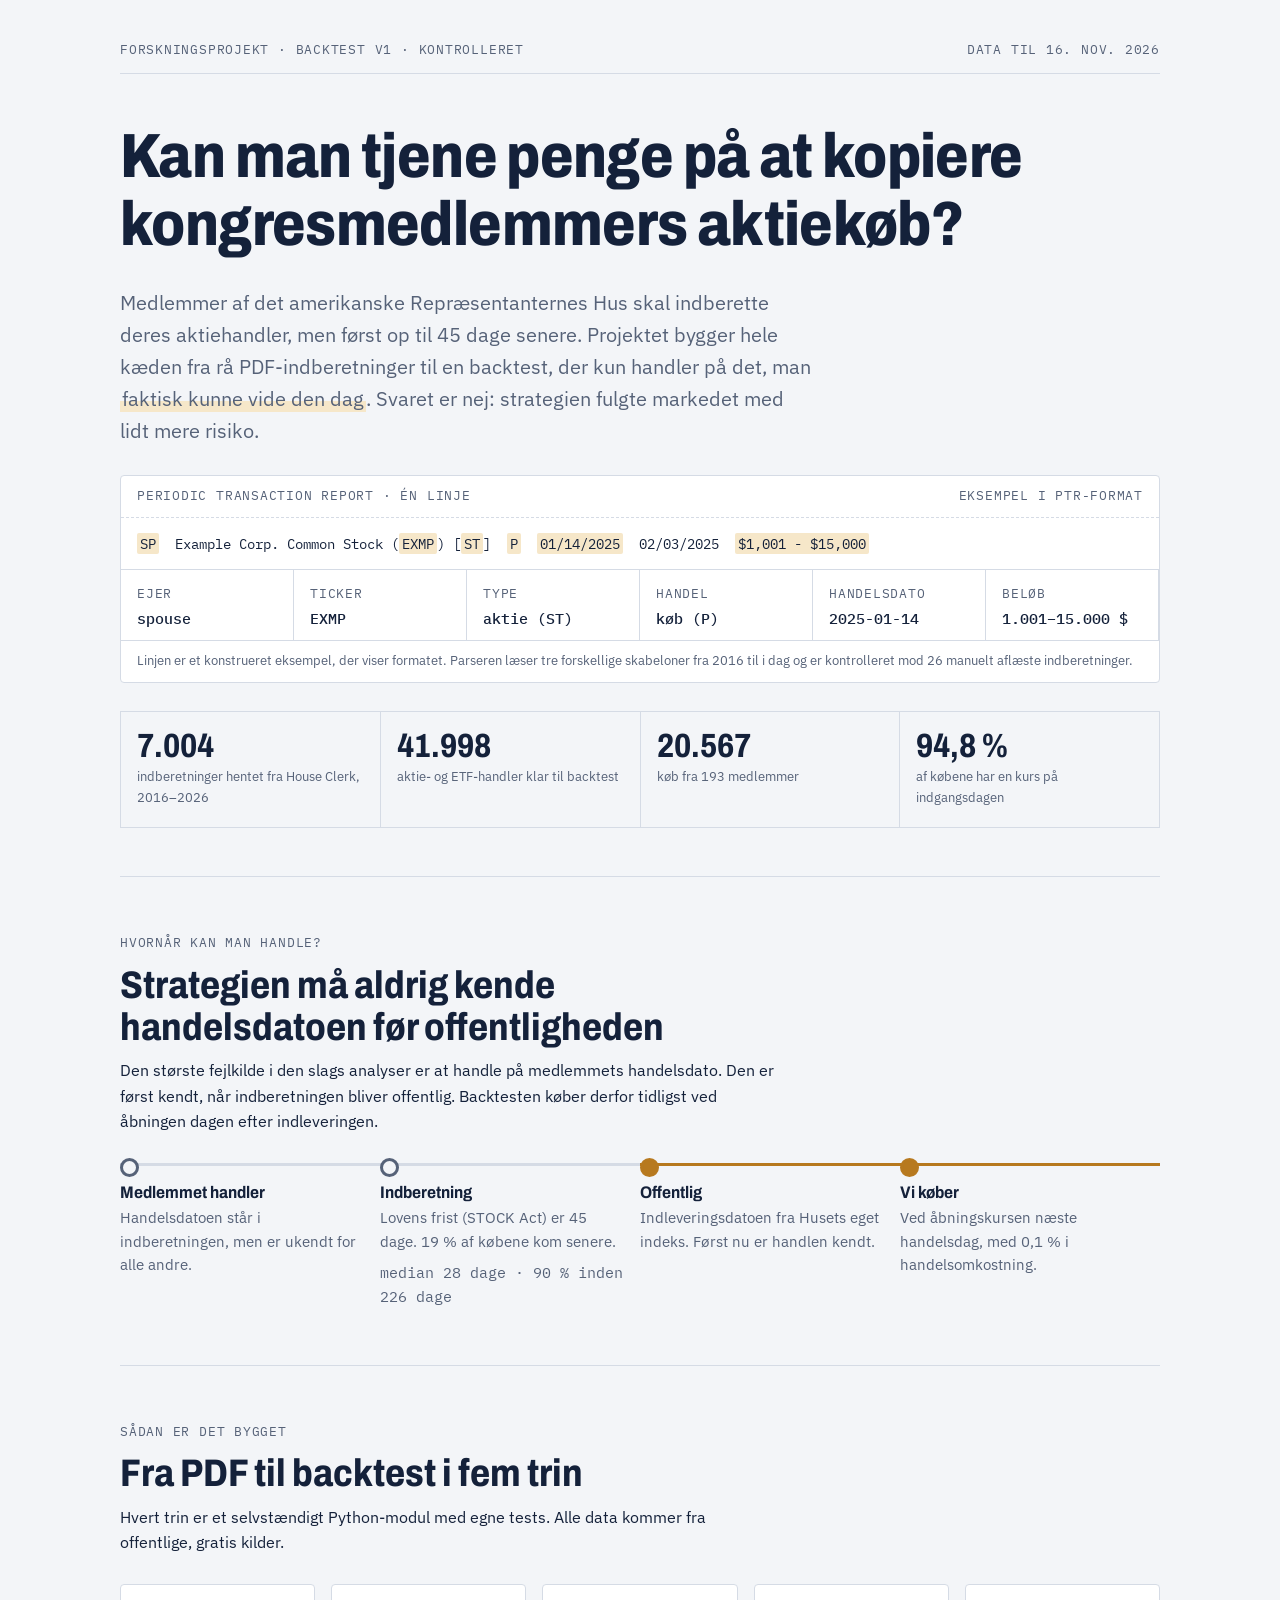
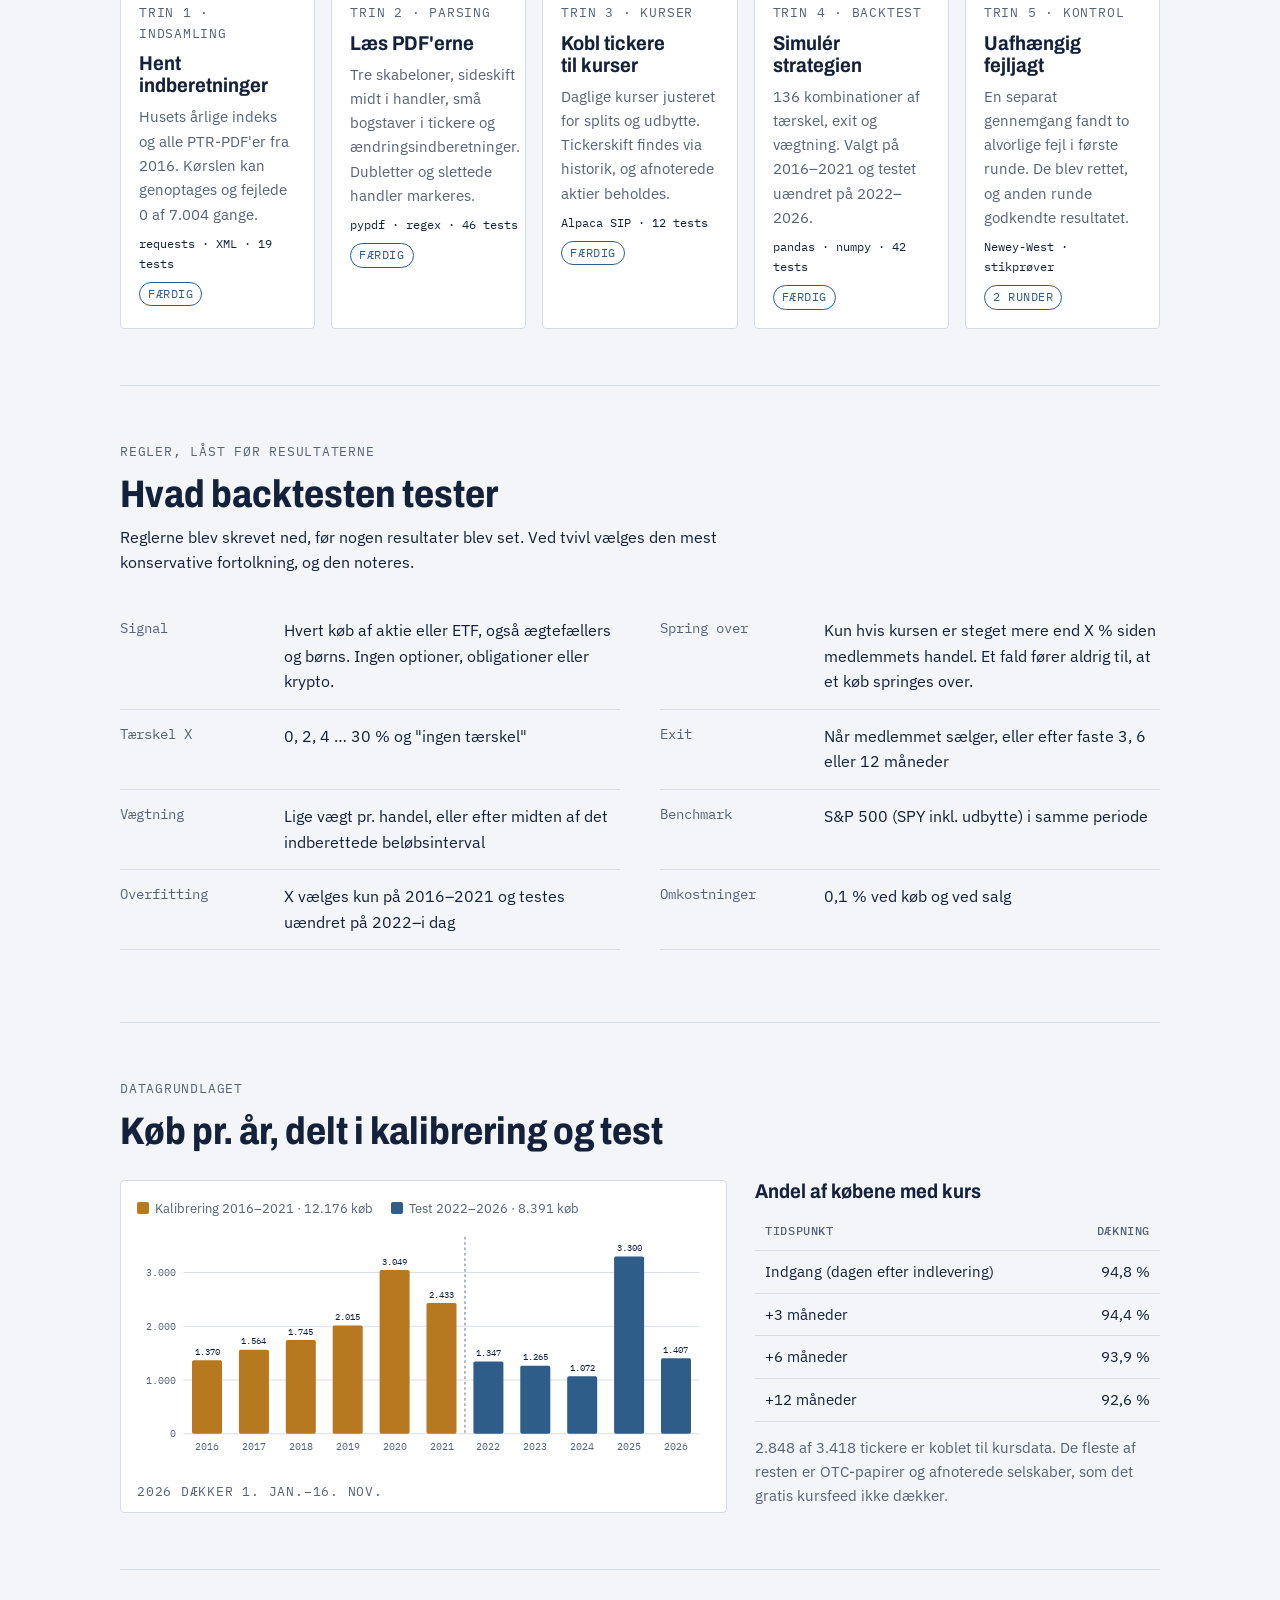
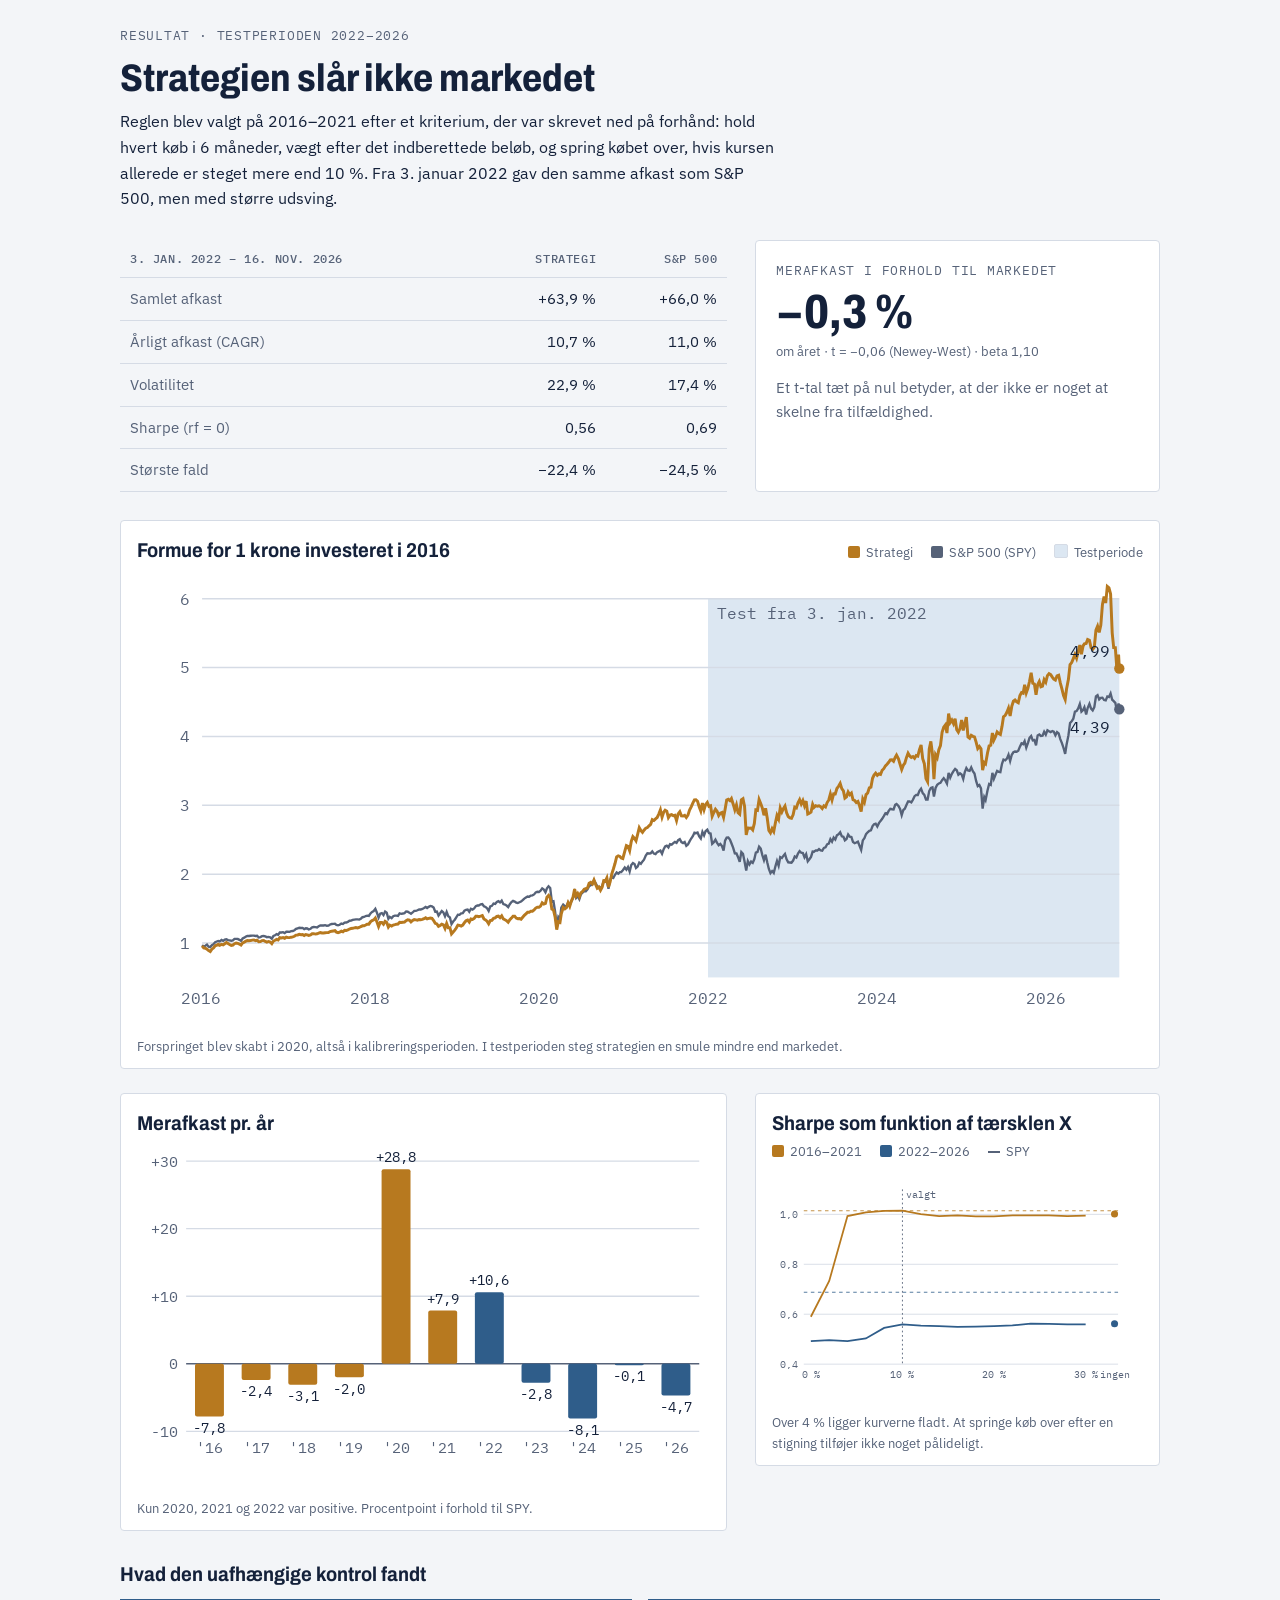
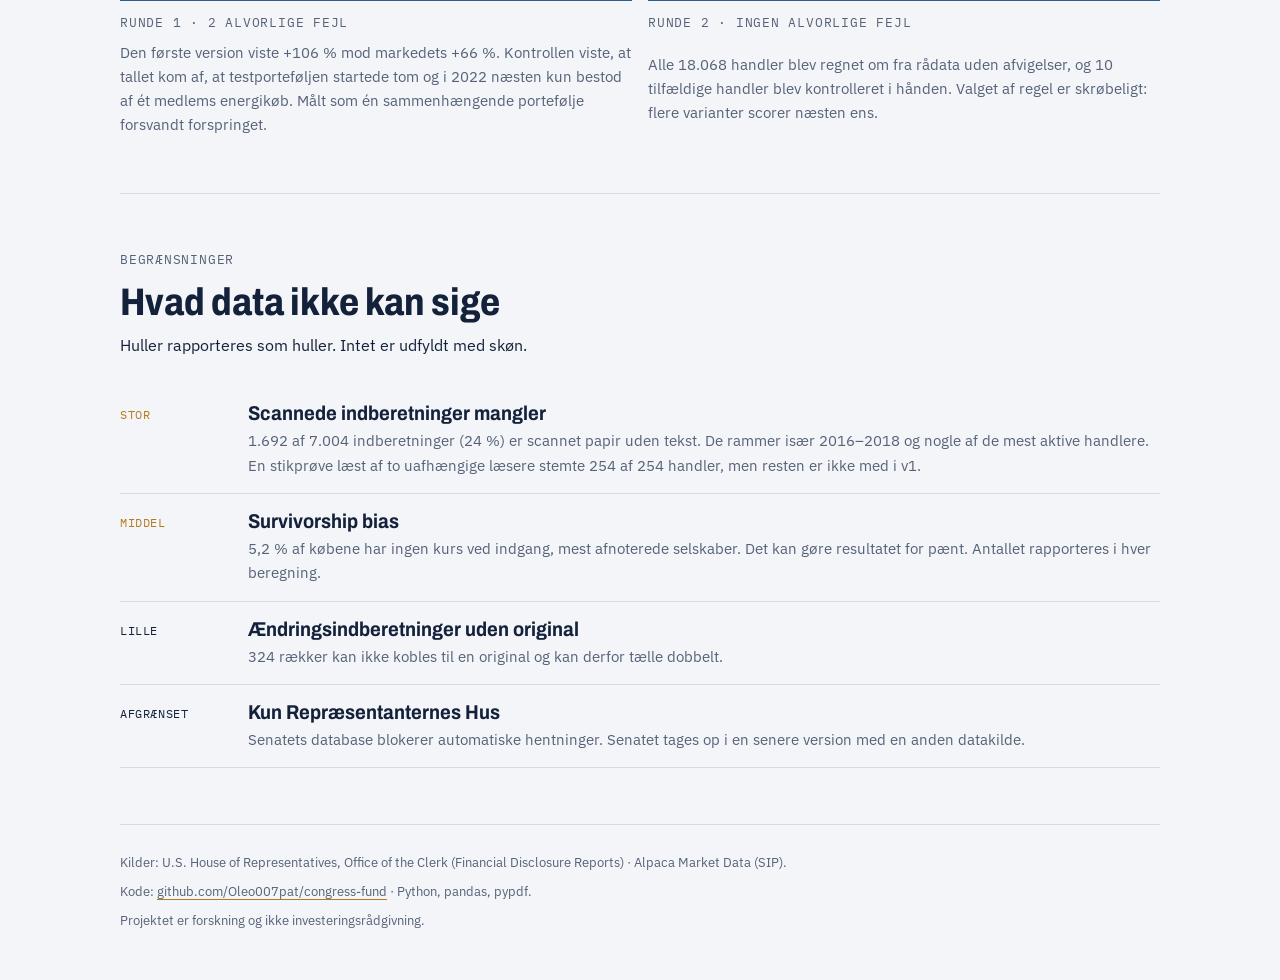
==== docs/index.html @ 3d56e8f2 "Backtest v1 færdig: rapport, figurer, RESUME.md, fejlkontrol runde 2 og hjemmeside - reports/backtes" ====
<!doctype html>
<html lang="da">
<head>
<meta charset="utf-8">
<meta name="viewport" content="width=device-width, initial-scale=1, viewport-fit=cover">
<style>:root{color-scheme:light}body{margin:0;font:14px system-ui,sans-serif}img{max-width:100%}[hidden]{display:none!important}</style>
</head>
<body>
<title>Congress Fund Backtest</title>
<meta name="claude:viewport-fit-sides" content="cover">
<meta name="description" content="Et datadrevet forskningsprojekt: kan man tjene penge ved at kopiere amerikanske kongresmedlemmers offentliggjorte aktiekøb?">
<link rel="preconnect" href="https://fonts.googleapis.com">
<link rel="preconnect" href="https://fonts.gstatic.com" crossorigin>
<link rel="stylesheet" href="https://fonts.googleapis.com/css2?family=Archivo:wdth,wght@75..100,500..800&family=IBM+Plex+Sans:wght@400;500;600&family=IBM+Plex+Mono:wght@400;500&display=swap">
<style>
/* Layout: one reading column on "form paper", with full-width data bands; a PTR record line is the signature element. */
:root{
  --paper:#F3F5F8; --sheet:#FFFFFF; --ink:#14213A; --muted:#566278; --rule:#D5DBE5;
  --accent:#B7791F; --accent-soft:#F6E7C9; --oos:#2F5D8A; --oos-soft:#DCE7F2;
  --display:"Archivo","Arial Narrow",system-ui,sans-serif;
  --body:"IBM Plex Sans",system-ui,-apple-system,"Segoe UI",sans-serif;
  --mono:"IBM Plex Mono",ui-monospace,"SFMono-Regular",Menlo,monospace;
  --step--1:.8125rem; --step0:1rem; --step1:1.25rem; --step2:1.6rem; --step3:2.4rem; --step4:clamp(2.3rem,6vw,3.9rem);
}
@media (prefers-color-scheme: dark){:root:not([data-theme="light"]){
  --paper:#0E1420; --sheet:#151D2C; --ink:#E4E9F2; --muted:#98A3B8; --rule:#2A3549;
  --accent:#E0A845; --accent-soft:#3A2E17; --oos:#7FAEDB; --oos-soft:#1C2C40; color-scheme:dark}}
:root[data-theme="dark"]{
  --paper:#0E1420; --sheet:#151D2C; --ink:#E4E9F2; --muted:#98A3B8; --rule:#2A3549;
  --accent:#E0A845; --accent-soft:#3A2E17; --oos:#7FAEDB; --oos-soft:#1C2C40; color-scheme:dark}

body{background:var(--paper);color:var(--ink);font-family:var(--body);font-size:var(--step0);line-height:1.6}
.wrap{max-width:1040px;margin:0 auto;padding-left:max(16px,env(safe-area-inset-left,0px));padding-right:max(16px,env(safe-area-inset-right,0px))}
.prose{max-width:66ch}
h1,h2,h3{font-family:var(--display);font-stretch:85%;line-height:1.1;text-wrap:balance;margin:0}
h1{font-size:var(--step4);font-weight:800;letter-spacing:-.01em}
h2{font-size:var(--step3);font-weight:750}
h3{font-size:var(--step1);font-weight:700;font-stretch:90%}
p{margin:0}
a{color:inherit;text-decoration-color:var(--accent);text-underline-offset:3px}
a:focus-visible,button:focus-visible{outline:2px solid var(--accent);outline-offset:3px}
.label{font-family:var(--mono);font-size:var(--step--1);letter-spacing:.06em;text-transform:uppercase;color:var(--muted)}
.num{font-variant-numeric:tabular-nums}

/* Header */
header{padding-block:40px 8px}
.topline{display:flex;flex-wrap:wrap;gap:8px 20px;justify-content:space-between;border-bottom:1px solid var(--rule);padding-bottom:12px}
.hero{display:grid;grid-template-columns:minmax(0,1fr);gap:28px;padding-block:40px 48px}
.hero .lede{font-size:var(--step1);color:var(--muted);max-width:58ch}
.hero mark{background:linear-gradient(transparent 58%,var(--accent-soft) 58%);color:inherit;padding:0 2px}

/* PTR record: the signature element */
.record{margin:0;min-width:0;background:var(--sheet);border:1px solid var(--rule);border-radius:4px;overflow:hidden}
.record-head{display:flex;flex-wrap:wrap;justify-content:space-between;gap:6px 16px;padding:10px 16px;border-bottom:1px dashed var(--rule)}
.record-line{overflow-x:auto;padding:14px 16px;font-family:var(--mono);font-size:.9rem;white-space:nowrap}
.record-line span{padding:1px 3px;border-radius:2px}
.hl{background:var(--accent-soft)}
.record-fields{display:grid;grid-template-columns:repeat(auto-fit,minmax(140px,1fr));border-top:1px solid var(--rule)}
.record-fields div{padding:10px 16px;border-right:1px solid var(--rule);border-bottom:1px solid var(--rule);min-width:0}
.record-fields b{display:block;font-family:var(--mono);font-weight:500;font-size:.95rem;overflow-wrap:anywhere}
.record-note{padding:10px 16px;font-size:var(--step--1);color:var(--muted)}

/* Figures */
.figures{display:grid;grid-template-columns:repeat(auto-fit,minmax(180px,1fr));gap:1px;background:var(--rule);border:1px solid var(--rule)}
.figures div{background:var(--paper);padding:18px 16px;display:grid;gap:4px;align-content:start}
.figures b{font-family:var(--display);font-stretch:80%;font-size:2.1rem;font-weight:750;line-height:1}
.figures span{font-size:var(--step--1);color:var(--muted)}

section{padding-block:56px;border-top:1px solid var(--rule)}
.sec-head{display:grid;gap:10px;margin-bottom:28px}

/* Timeline */
.timeline{display:grid;grid-template-columns:repeat(4,minmax(0,1fr));gap:0;margin-top:8px}
.tl-step{position:relative;padding:18px 14px 0 0;border-top:3px solid var(--rule)}
.tl-step::before{content:"";position:absolute;top:-8px;left:0;width:13px;height:13px;border-radius:50%;background:var(--paper);border:3px solid var(--muted)}
.tl-step.key{border-top-color:var(--accent)}
.tl-step.key::before{border-color:var(--accent);background:var(--accent)}
.tl-step h3{font-size:1.05rem;margin-bottom:4px}
.tl-step p{font-size:.92rem;color:var(--muted)}
.tl-gap{font-family:var(--mono);font-size:var(--step--1);color:var(--accent);margin-top:8px}
@media (max-width:720px){.timeline{grid-template-columns:1fr;gap:18px}.tl-step{border-top:0;border-left:3px solid var(--rule);padding:0 0 0 18px}.tl-step.key{border-left-color:var(--accent)}.tl-step::before{top:2px;left:-8px}}

/* Pipeline */
.pipeline{display:grid;grid-template-columns:repeat(auto-fit,minmax(176px,1fr));gap:16px;counter-reset:p}
.stage{background:var(--sheet);border:1px solid var(--rule);border-radius:4px;padding:18px;display:grid;gap:8px;align-content:start;counter-increment:p}
.stage .label::before{content:"Trin " counter(p) " · "}
.stage p{font-size:.95rem;color:var(--muted)}
.stage .tech{font-family:var(--mono);font-size:.78rem;color:var(--ink)}
.status{justify-self:start;font-family:var(--mono);font-size:.72rem;letter-spacing:.05em;text-transform:uppercase;padding:2px 8px;border-radius:99px;border:1px solid currentColor}
.status.done{color:var(--oos)}
.status.run{color:var(--accent)}

/* Rules */
.rules{display:grid;grid-template-columns:repeat(auto-fit,minmax(min(340px,100%),1fr));gap:0 40px}
.rule{display:grid;grid-template-columns:9.5rem 1fr;gap:12px;padding:14px 0;border-bottom:1px solid var(--rule)}
.rule dt{font-family:var(--mono);font-size:.85rem;color:var(--muted)}
.rule dd{margin:0;min-width:0}
@media (max-width:480px){.rule{grid-template-columns:1fr;gap:2px}}

/* Chart */
.chart-box{background:var(--sheet);border:1px solid var(--rule);border-radius:4px;padding:18px 16px 10px}
.chart-legend{display:flex;flex-wrap:wrap;gap:6px 18px;font-size:var(--step--1);color:var(--muted);margin-bottom:6px}
.chart-legend i{display:inline-block;width:12px;height:12px;border-radius:2px;margin-right:6px;vertical-align:-1px}
.chart-scroll{overflow-x:auto}
svg text{font-family:var(--mono);font-size:11px;fill:var(--muted)}
svg .val{fill:var(--ink);font-size:10.5px}
.two{display:grid;grid-template-columns:minmax(0,3fr) minmax(0,2fr);gap:28px;align-items:start}
@media (max-width:820px){.two{grid-template-columns:minmax(0,1fr)}}

table{border-collapse:collapse;width:100%;font-size:.93rem}
.table-scroll{overflow-x:auto}
th,td{text-align:left;padding:9px 10px;border-bottom:1px solid var(--rule)}
th{font-family:var(--mono);font-weight:500;font-size:.76rem;letter-spacing:.05em;text-transform:uppercase;color:var(--muted)}
td.r,th.r{text-align:right}

/* Gaps */
.gaps{display:grid;gap:0}
.gap{display:grid;grid-template-columns:7rem 1fr;gap:16px;padding:16px 0;border-bottom:1px solid var(--rule)}
.sev{font-family:var(--mono);font-size:.75rem;text-transform:uppercase;letter-spacing:.05em;padding-top:3px}
.sev.high{color:var(--accent)}
.gap p{color:var(--muted);font-size:.95rem;margin-top:4px}
@media (max-width:480px){.gap{grid-template-columns:1fr;gap:2px}}

/* Results pending */
.pending{background:var(--sheet);border:1px dashed var(--accent);border-radius:4px;padding:24px;display:grid;gap:14px}
.pending ul{margin:0;padding-left:1.2em;color:var(--muted);columns:2 220px;column-gap:32px}

.verdict{display:grid;grid-template-columns:minmax(0,3fr) minmax(0,2fr);gap:28px;align-items:stretch;margin-bottom:28px}
.alpha{background:var(--sheet);border:1px solid var(--rule);border-radius:4px;padding:20px;display:grid;gap:6px;align-content:start}
.alpha b{font-family:var(--display);font-stretch:80%;font-size:3rem;font-weight:800;line-height:1}
.alpha span:not(.label){color:var(--muted);font-size:var(--step--1)}
.alpha p{font-size:.92rem;color:var(--muted);margin-top:8px}
table.cmp td:first-child{color:var(--muted)}
table.cmp td.r,table.cmp th.r{white-space:nowrap}
.fig{margin:0 0 24px;display:grid;gap:8px}
.fig-head{display:flex;flex-wrap:wrap;justify-content:space-between;gap:8px 20px;align-items:baseline}
.fig figcaption{font-size:var(--step--1);color:var(--muted)}
.chart-legend i.shade{background:var(--oos-soft);border:1px solid var(--rule)}
.chart-legend i.dash{height:0;border-top:2px dashed var(--muted);border-radius:0;vertical-align:3px}
.review{display:grid;gap:14px;margin-top:8px}
.review-grid{display:grid;grid-template-columns:repeat(auto-fit,minmax(min(300px,100%),1fr));gap:16px}
.review-grid div{border-top:2px solid var(--oos);padding-top:12px;display:grid;gap:6px}
.review-grid p{color:var(--muted);font-size:.95rem}
@media (max-width:820px){.verdict{grid-template-columns:minmax(0,1fr)}}
footer{border-top:1px solid var(--rule);padding-block:28px 48px;color:var(--muted);font-size:var(--step--1);display:grid;gap:8px}
@media (prefers-reduced-motion:no-preference){.hl{transition:background .2s}}
</style>

<div class="wrap">
<header>
  <div class="topline">
    <span class="label">Forskningsprojekt · Backtest v1 · Kontrolleret</span>
    <span class="label num">Data til 16. nov. 2026</span>
  </div>
</header>

<div class="hero">
  <h1>Kan man tjene penge på at kopiere kongresmedlemmers aktiekøb?</h1>
  <p class="lede">Medlemmer af det amerikanske Repræsentanternes Hus skal indberette deres aktiehandler, men først op til 45 dage senere. Projektet bygger hele kæden fra rå PDF-indberetninger til en backtest, der kun handler på det, man <mark>faktisk kunne vide den dag</mark>. Svaret er nej: strategien fulgte markedet med lidt mere risiko.</p>

  <figure class="record" aria-label="Eksempel på en indberetningslinje og de felter, parseren udleder">
    <div class="record-head"><span class="label">Periodic Transaction Report · én linje</span><span class="label">Eksempel i PTR-format</span></div>
    <div class="record-line"><span class="hl">SP</span> &nbsp;Example Corp. Common Stock (<span class="hl">EXMP</span>) [<span class="hl">ST</span>] &nbsp;<span class="hl">P</span> &nbsp;<span class="hl">01/14/2025</span> &nbsp;02/03/2025 &nbsp;<span class="hl">$1,001 - $15,000</span></div>
    <div class="record-fields">
      <div><span class="label">Ejer</span><b>spouse</b></div>
      <div><span class="label">Ticker</span><b>EXMP</b></div>
      <div><span class="label">Type</span><b>aktie (ST)</b></div>
      <div><span class="label">Handel</span><b>køb (P)</b></div>
      <div><span class="label">Handelsdato</span><b class="num">2025-01-14</b></div>
      <div><span class="label">Beløb</span><b class="num">1.001–15.000 $</b></div>
    </div>
    <p class="record-note">Linjen er et konstrueret eksempel, der viser formatet. Parseren læser tre forskellige skabeloner fra 2016 til i dag og er kontrolleret mod 26 manuelt aflæste indberetninger.</p>
  </figure>

  <div class="figures">
    <div><b class="num">7.004</b><span>indberetninger hentet fra House Clerk, 2016–2026</span></div>
    <div><b class="num">41.998</b><span>aktie- og ETF-handler klar til backtest</span></div>
    <div><b class="num">20.567</b><span>køb fra 193 medlemmer</span></div>
    <div><b class="num">94,8 %</b><span>af købene har en kurs på indgangsdagen</span></div>
  </div>
</div>

<section aria-labelledby="h-time">
  <div class="sec-head prose">
    <span class="label">Hvornår kan man handle?</span>
    <h2 id="h-time">Strategien må aldrig kende handelsdatoen før offentligheden</h2>
    <p>Den største fejlkilde i den slags analyser er at handle på medlemmets handelsdato. Den er først kendt, når indberetningen bliver offentlig. Backtesten køber derfor tidligst ved åbningen dagen efter indleveringen.</p>
  </div>
  <div class="timeline">
    <div class="tl-step"><h3>Medlemmet handler</h3><p>Handelsdatoen står i indberetningen, men er ukendt for alle andre.</p></div>
    <div class="tl-step"><h3>Indberetning</h3><p>Lovens frist (STOCK Act) er 45 dage. 19 % af købene kom senere.</p><p class="tl-gap num">median 28 dage · 90 % inden 226 dage</p></div>
    <div class="tl-step key"><h3>Offentlig</h3><p>Indleveringsdatoen fra Husets eget indeks. Først nu er handlen kendt.</p></div>
    <div class="tl-step key"><h3>Vi køber</h3><p>Ved åbningskursen næste handelsdag, med 0,1 % i handelsomkostning.</p></div>
  </div>
</section>

<section aria-labelledby="h-pipe">
  <div class="sec-head prose">
    <span class="label">Sådan er det bygget</span>
    <h2 id="h-pipe">Fra PDF til backtest i fem trin</h2>
    <p>Hvert trin er et selvstændigt Python-modul med egne tests. Alle data kommer fra offentlige, gratis kilder.</p>
  </div>
  <div class="pipeline">
    <article class="stage"><span class="label">Indsamling</span><h3>Hent indberetninger</h3><p>Husets årlige indeks og alle PTR-PDF'er fra 2016. Kørslen kan genoptages og fejlede 0 af 7.004 gange.</p><span class="tech">requests · XML · 19 tests</span><span class="status done">Færdig</span></article>
    <article class="stage"><span class="label">Parsing</span><h3>Læs PDF'erne</h3><p>Tre skabeloner, sideskift midt i handler, små bogstaver i tickere og ændringsindberetninger. Dubletter og slettede handler markeres.</p><span class="tech">pypdf · regex · 46 tests</span><span class="status done">Færdig</span></article>
    <article class="stage"><span class="label">Kurser</span><h3>Kobl tickere til kurser</h3><p>Daglige kurser justeret for splits og udbytte. Tickerskift findes via historik, og afnoterede aktier beholdes.</p><span class="tech">Alpaca SIP · 12 tests</span><span class="status done">Færdig</span></article>
    <article class="stage"><span class="label">Backtest</span><h3>Simulér strategien</h3><p>136 kombinationer af tærskel, exit og vægtning. Valgt på 2016–2021 og testet uændret på 2022–2026.</p><span class="tech">pandas · numpy · 42 tests</span><span class="status done">Færdig</span></article>
    <article class="stage"><span class="label">Kontrol</span><h3>Uafhængig fejljagt</h3><p>En separat gennemgang fandt to alvorlige fejl i første runde. De blev rettet, og anden runde godkendte resultatet.</p><span class="tech">Newey-West · stikprøver</span><span class="status done">2 runder</span></article>
  </div>
</section>

<section aria-labelledby="h-rules">
  <div class="sec-head prose">
    <span class="label">Regler, låst før resultaterne</span>
    <h2 id="h-rules">Hvad backtesten tester</h2>
    <p>Reglerne blev skrevet ned, før nogen resultater blev set. Ved tvivl vælges den mest konservative fortolkning, og den noteres.</p>
  </div>
  <dl class="rules">
    <div class="rule"><dt>Signal</dt><dd>Hvert køb af aktie eller ETF, også ægtefællers og børns. Ingen optioner, obligationer eller krypto.</dd></div>
    <div class="rule"><dt>Spring over</dt><dd>Kun hvis kursen er steget mere end X % siden medlemmets handel. Et fald fører aldrig til, at et køb springes over.</dd></div>
    <div class="rule"><dt>Tærskel X</dt><dd class="num">0, 2, 4 … 30 % og "ingen tærskel"</dd></div>
    <div class="rule"><dt>Exit</dt><dd>Når medlemmet sælger, eller efter faste 3, 6 eller 12 måneder</dd></div>
    <div class="rule"><dt>Vægtning</dt><dd>Lige vægt pr. handel, eller efter midten af det indberettede beløbsinterval</dd></div>
    <div class="rule"><dt>Benchmark</dt><dd>S&amp;P 500 (SPY inkl. udbytte) i samme periode</dd></div>
    <div class="rule"><dt>Overfitting</dt><dd>X vælges kun på 2016–2021 og testes uændret på 2022–i dag</dd></div>
    <div class="rule"><dt>Omkostninger</dt><dd class="num">0,1 % ved køb og ved salg</dd></div>
  </dl>
</section>

<section aria-labelledby="h-data">
  <div class="sec-head prose">
    <span class="label">Datagrundlaget</span>
    <h2 id="h-data">Køb pr. år, delt i kalibrering og test</h2>
  </div>
  <div class="two">
    <figure class="chart-box" style="margin:0">
      <div class="chart-legend"><span><i style="background:var(--accent)"></i>Kalibrering 2016–2021 · 12.176 køb</span><span><i style="background:var(--oos)"></i>Test 2022–2026 · 8.391 køb</span></div>
      <div class="chart-scroll"><svg id="buys" viewBox="0 0 640 270" role="img" aria-label="Søjlediagram over antal køb pr. indleveringsår 2016 til 2026" style="width:100%;min-width:520px;height:auto"></svg></div>
      <p class="label" style="margin-top:6px">2026 dækker 1. jan.–16. nov.</p>
    </figure>
    <div>
      <h3 style="margin-bottom:10px">Andel af købene med kurs</h3>
      <div class="table-scroll"><table>
        <thead><tr><th>Tidspunkt</th><th class="r">Dækning</th></tr></thead>
        <tbody class="num">
          <tr><td>Indgang (dagen efter indlevering)</td><td class="r">94,8 %</td></tr>
          <tr><td>+3 måneder</td><td class="r">94,4 %</td></tr>
          <tr><td>+6 måneder</td><td class="r">93,9 %</td></tr>
          <tr><td>+12 måneder</td><td class="r">92,6 %</td></tr>
        </tbody>
      </table></div>
      <p style="margin-top:14px;color:var(--muted);font-size:.93rem">2.848 af 3.418 tickere er koblet til kursdata. De fleste af resten er OTC-papirer og afnoterede selskaber, som det gratis kursfeed ikke dækker.</p>
    </div>
  </div>
</section>

<section aria-labelledby="h-res">
  <div class="sec-head prose">
    <span class="label">Resultat · testperioden 2022–2026</span>
    <h2 id="h-res">Strategien slår ikke markedet</h2>
    <p>Reglen blev valgt på 2016–2021 efter et kriterium, der var skrevet ned på forhånd: hold hvert køb i 6 måneder, vægt efter det indberettede beløb, og spring købet over, hvis kursen allerede er steget mere end 10 %. Fra 3. januar 2022 gav den samme afkast som S&amp;P 500, men med større udsving.</p>
  </div>
  <div class="verdict">
    <div class="table-scroll"><table class="cmp">
      <thead><tr><th>3. jan. 2022 – 16. nov. 2026</th><th class="r">Strategi</th><th class="r">S&amp;P 500</th></tr></thead>
      <tbody class="num">
        <tr><td>Samlet afkast</td><td class="r">+63,9 %</td><td class="r">+66,0 %</td></tr>
        <tr><td>Årligt afkast (CAGR)</td><td class="r">10,7 %</td><td class="r">11,0 %</td></tr>
        <tr><td>Volatilitet</td><td class="r">22,9 %</td><td class="r">17,4 %</td></tr>
        <tr><td>Sharpe (rf = 0)</td><td class="r">0,56</td><td class="r">0,69</td></tr>
        <tr><td>Største fald</td><td class="r">−22,4 %</td><td class="r">−24,5 %</td></tr>
      </tbody>
    </table></div>
    <div class="alpha">
      <span class="label">Merafkast i forhold til markedet</span>
      <b class="num">−0,3 %</b>
      <span>om året · t = −0,06 (Newey-West) · beta 1,10</span>
      <p>Et t-tal tæt på nul betyder, at der ikke er noget at skelne fra tilfældighed.</p>
    </div>
  </div>

  <figure class="chart-box fig">
    <div class="fig-head"><h3>Formue for 1 krone investeret i 2016</h3>
      <div class="chart-legend"><span><i style="background:var(--accent)"></i>Strategi</span><span><i style="background:var(--muted)"></i>S&amp;P 500 (SPY)</span><span><i class="shade"></i>Testperiode</span></div></div>
    <div class="chart-scroll"><svg id="equity" viewBox="0 0 680 300" role="img" aria-label="Formuekurve for strategien og S&amp;P 500 fra 2016 til 2026" style="width:100%;min-width:520px;height:auto"></svg></div>
    <figcaption>Forspringet blev skabt i 2020, altså i kalibreringsperioden. I testperioden steg strategien en smule mindre end markedet.</figcaption>
  </figure>

  <div class="two">
    <figure class="chart-box fig">
      <h3>Merafkast pr. år</h3>
      <div class="chart-scroll"><svg id="yearly" viewBox="0 0 420 250" role="img" aria-label="Søjler med strategiens merafkast i forhold til SPY pr. år 2016 til 2026" style="width:100%;min-width:360px;height:auto"></svg></div>
      <figcaption>Kun 2020, 2021 og 2022 var positive. Procentpoint i forhold til SPY.</figcaption>
    </figure>
    <figure class="chart-box fig">
      <h3>Sharpe som funktion af tærsklen X</h3>
      <div class="chart-legend"><span><i style="background:var(--accent)"></i>2016–2021</span><span><i style="background:var(--oos)"></i>2022–2026</span><span><i class="dash"></i>SPY</span></div>
      <div class="chart-scroll"><svg id="xchart" viewBox="0 0 420 250" role="img" aria-label="Sharpe-ratio for hver tærskel X i begge perioder" style="width:100%;min-width:360px;height:auto"></svg></div>
      <figcaption>Over 4 % ligger kurverne fladt. At springe køb over efter en stigning tilføjer ikke noget pålideligt.</figcaption>
    </figure>
  </div>

  <div class="review">
    <h3>Hvad den uafhængige kontrol fandt</h3>
    <div class="review-grid">
      <div><span class="label">Runde 1 · 2 alvorlige fejl</span><p>Den første version viste +106 % mod markedets +66 %. Kontrollen viste, at tallet kom af, at testporteføljen startede tom og i 2022 næsten kun bestod af ét medlems energikøb. Målt som én sammenhængende portefølje forsvandt forspringet.</p></div>
      <div><span class="label">Runde 2 · ingen alvorlige fejl</span><p>Alle 18.068 handler blev regnet om fra rådata uden afvigelser, og 10 tilfældige handler blev kontrolleret i hånden. Valget af regel er skrøbeligt: flere varianter scorer næsten ens.</p></div>
    </div>
  </div>
</section>

<section aria-labelledby="h-gaps">
  <div class="sec-head prose">
    <span class="label">Begrænsninger</span>
    <h2 id="h-gaps">Hvad data ikke kan sige</h2>
    <p>Huller rapporteres som huller. Intet er udfyldt med skøn.</p>
  </div>
  <div class="gaps">
    <div class="gap"><span class="sev high">Stor</span><div><h3>Scannede indberetninger mangler</h3><p>1.692 af 7.004 indberetninger (24 %) er scannet papir uden tekst. De rammer især 2016–2018 og nogle af de mest aktive handlere. En stikprøve læst af to uafhængige læsere stemte 254 af 254 handler, men resten er ikke med i v1.</p></div></div>
    <div class="gap"><span class="sev high">Middel</span><div><h3>Survivorship bias</h3><p>5,2 % af købene har ingen kurs ved indgang, mest afnoterede selskaber. Det kan gøre resultatet for pænt. Antallet rapporteres i hver beregning.</p></div></div>
    <div class="gap"><span class="sev">Lille</span><div><h3>Ændringsindberetninger uden original</h3><p>324 rækker kan ikke kobles til en original og kan derfor tælle dobbelt.</p></div></div>
    <div class="gap"><span class="sev">Afgrænset</span><div><h3>Kun Repræsentanternes Hus</h3><p>Senatets database blokerer automatiske hentninger. Senatet tages op i en senere version med en anden datakilde.</p></div></div>
  </div>
</section>

<footer>
  <span>Kilder: U.S. House of Representatives, Office of the Clerk (Financial Disclosure Reports) · Alpaca Market Data (SIP).</span>
  <span>Kode: <a href="https://github.com/Oleo007pat/congress-fund">github.com/Oleo007pat/congress-fund</a> · Python, pandas, pypdf.</span>
  <span>Projektet er forskning og ikke investeringsrådgivning.</span>
</footer>
</div>

<script>
(function(){
  var data=[[2016,1370],[2017,1564],[2018,1745],[2019,2015],[2020,3049],[2021,2433],[2022,1347],[2023,1265],[2024,1072],[2025,3300],[2026,1407]];
  var svg=document.getElementById('buys'); if(!svg) return;
  var NS='http://www.w3.org/2000/svg';
  var L=52,R=628,T=22,B=232,max=3500;
  function el(n,a,t){var e=document.createElementNS(NS,n);for(var k in a)e.setAttribute(k,a[k]);if(t!=null)e.textContent=t;svg.appendChild(e);return e;}
  function y(v){return B-(v/max)*(B-T);}
  [0,1000,2000,3000].forEach(function(v){
    el('line',{x1:L,x2:R,y1:y(v),y2:y(v),stroke:'var(--rule)','stroke-width':1});
    el('text',{x:L-8,y:y(v)+4,'text-anchor':'end'},v.toLocaleString('da-DK'));
  });
  var slot=(R-L)/data.length,bw=slot*0.64;
  data.forEach(function(d,i){
    var x=L+i*slot+(slot-bw)/2, oos=d[0]>=2022;
    el('rect',{x:x,y:y(d[1]),width:bw,height:B-y(d[1]),fill:oos?'var(--oos)':'var(--accent)',rx:2});
    el('text',{x:x+bw/2,y:y(d[1])-6,'text-anchor':'middle','class':'val'},d[1].toLocaleString('da-DK'));
    el('text',{x:x+bw/2,y:B+18,'text-anchor':'middle'},d[0]);
  });
  var split=L+6*slot;
  el('line',{x1:split,x2:split,y1:T-10,y2:B,stroke:'var(--muted)','stroke-dasharray':'3 3'});
})();
</script>
<script id="res-data" type="application/json">{"dates":["2016-01-08","2016-01-15","2016-01-22","2016-01-29","2016-02-05","2016-02-12","2016-02-19","2016-02-26","2016-03-04","2016-03-11","2016-03-18","2016-03-24","2016-04-01","2016-04-08","2016-04-15","2016-04-22","2016-04-29","2016-05-06","2016-05-13","2016-05-20","2016-05-27","2016-06-03","2016-06-10","2016-06-17","2016-06-24","2016-07-01","2016-07-08","2016-07-15","2016-07-22","2016-07-29","2016-08-05","2016-08-12","2016-08-19","2016-08-26","2016-09-02","2016-09-09","2016-09-16","2016-09-23","2016-09-30","2016-10-07","2016-10-14","2016-10-21","2016-10-28","2016-11-04","2016-11-11","2016-11-18","2016-11-25","2016-12-02","2016-12-09","2016-12-16","2016-12-23","2016-12-30","2017-01-06","2017-01-13","2017-01-20","2017-01-27","2017-02-03","2017-02-10","2017-02-17","2017-02-24","2017-03-03","2017-03-10","2017-03-17","2017-03-24","2017-03-31","2017-04-07","2017-04-13","2017-04-21","2017-04-28","2017-05-05","2017-05-12","2017-05-19","2017-05-26","2017-06-02","2017-06-09","2017-06-16","2017-06-23","2017-06-30","2017-07-07","2017-07-14","2017-07-21","2017-07-28","2017-08-04","2017-08-11","2017-08-18","2017-08-25","2017-09-01","2017-09-08","2017-09-15","2017-09-22","2017-09-29","2017-10-06","2017-10-13","2017-10-20","2017-10-27","2017-11-03","2017-11-10","2017-11-17","2017-11-24","2017-12-01","2017-12-08","2017-12-15","2017-12-22","2017-12-29","2018-01-05","2018-01-12","2018-01-19","2018-01-26","2018-02-02","2018-02-09","2018-02-16","2018-02-23","2018-03-02","2018-03-09","2018-03-16","2018-03-23","2018-03-29","2018-04-06","2018-04-13","2018-04-20","2018-04-27","2018-05-04","2018-05-11","2018-05-18","2018-05-25","2018-06-01","2018-06-08","2018-06-15","2018-06-22","2018-06-29","2018-07-06","2018-07-13","2018-07-20","2018-07-27","2018-08-03","2018-08-10","2018-08-17","2018-08-24","2018-08-31","2018-09-07","2018-09-14","2018-09-21","2018-09-28","2018-10-05","2018-10-12","2018-10-19","2018-10-26","2018-11-02","2018-11-09","2018-11-16","2018-11-23","2018-11-30","2018-12-07","2018-12-14","2018-12-21","2018-12-28","2019-01-04","2019-01-11","2019-01-18","2019-01-25","2019-02-01","2019-02-08","2019-02-15","2019-02-22","2019-03-01","2019-03-08","2019-03-15","2019-03-22","2019-03-29","2019-04-05","2019-04-12","2019-04-18","2019-04-26","2019-05-03","2019-05-10","2019-05-17","2019-05-24","2019-05-31","2019-06-07","2019-06-14","2019-06-21","2019-06-28","2019-07-05","2019-07-12","2019-07-19","2019-07-26","2019-08-02","2019-08-09","2019-08-16","2019-08-23","2019-08-30","2019-09-06","2019-09-13","2019-09-20","2019-09-27","2019-10-04","2019-10-11","2019-10-18","2019-10-25","2019-11-01","2019-11-08","2019-11-15","2019-11-22","2019-11-29","2019-12-06","2019-12-13","2019-12-20","2019-12-27","2020-01-03","2020-01-10","2020-01-17","2020-01-24","2020-01-31","2020-02-07","2020-02-14","2020-02-21","2020-02-28","2020-03-06","2020-03-13","2020-03-20","2020-03-27","2020-04-03","2020-04-09","2020-04-17","2020-04-24","2020-05-01","2020-05-08","2020-05-15","2020-05-22","2020-05-29","2020-06-05","2020-06-12","2020-06-19","2020-06-26","2020-07-02","2020-07-10","2020-07-17","2020-07-24","2020-07-31","2020-08-07","2020-08-14","2020-08-21","2020-08-28","2020-09-04","2020-09-11","2020-09-18","2020-09-25","2020-10-02","2020-10-09","2020-10-16","2020-10-23","2020-10-30","2020-11-06","2020-11-13","2020-11-20","2020-11-27","2020-12-04","2020-12-11","2020-12-18","2020-12-24","2020-12-31","2021-01-08","2021-01-15","2021-01-22","2021-01-29","2021-02-05","2021-02-12","2021-02-19","2021-02-26","2021-03-05","2021-03-12","2021-03-19","2021-03-26","2021-04-01","2021-04-09","2021-04-16","2021-04-23","2021-04-30","2021-05-07","2021-05-14","2021-05-21","2021-05-28","2021-06-04","2021-06-11","2021-06-18","2021-06-25","2021-07-02","2021-07-09","2021-07-16","2021-07-23","2021-07-30","2021-08-06","2021-08-13","2021-08-20","2021-08-27","2021-09-03","2021-09-10","2021-09-17","2021-09-24","2021-10-01","2021-10-08","2021-10-15","2021-10-22","2021-10-29","2021-11-05","2021-11-12","2021-11-19","2021-11-26","2021-12-03","2021-12-10","2021-12-17","2021-12-23","2021-12-31","2022-01-07","2022-01-14","2022-01-21","2022-01-28","2022-02-04","2022-02-11","2022-02-18","2022-02-25","2022-03-04","2022-03-11","2022-03-18","2022-03-25","2022-04-01","2022-04-08","2022-04-14","2022-04-22","2022-04-29","2022-05-06","2022-05-13","2022-05-20","2022-05-27","2022-06-03","2022-06-10","2022-06-17","2022-06-24","2022-07-01","2022-07-08","2022-07-15","2022-07-22","2022-07-29","2022-08-05","2022-08-12","2022-08-19","2022-08-26","2022-09-02","2022-09-09","2022-09-16","2022-09-23","2022-09-30","2022-10-07","2022-10-14","2022-10-21","2022-10-28","2022-11-04","2022-11-11","2022-11-18","2022-11-25","2022-12-02","2022-12-09","2022-12-16","2022-12-23","2022-12-30","2023-01-06","2023-01-13","2023-01-20","2023-01-27","2023-02-03","2023-02-10","2023-02-17","2023-02-24","2023-03-03","2023-03-10","2023-03-17","2023-03-24","2023-03-31","2023-04-06","2023-04-14","2023-04-21","2023-04-28","2023-05-05","2023-05-12","2023-05-19","2023-05-26","2023-06-02","2023-06-09","2023-06-16","2023-06-23","2023-06-30","2023-07-07","2023-07-14","2023-07-21","2023-07-28","2023-08-04","2023-08-11","2023-08-18","2023-08-25","2023-09-01","2023-09-08","2023-09-15","2023-09-22","2023-09-29","2023-10-06","2023-10-13","2023-10-20","2023-10-27","2023-11-03","2023-11-10","2023-11-17","2023-11-24","2023-12-01","2023-12-08","2023-12-15","2023-12-22","2023-12-29","2024-01-05","2024-01-12","2024-01-19","2024-01-26","2024-02-02","2024-02-09","2024-02-16","2024-02-23","2024-03-01","2024-03-08","2024-03-15","2024-03-22","2024-03-28","2024-04-05","2024-04-12","2024-04-19","2024-04-26","2024-05-03","2024-05-10","2024-05-17","2024-05-24","2024-05-31","2024-06-07","2024-06-14","2024-06-21","2024-06-28","2024-07-05","2024-07-12","2024-07-19","2024-07-26","2024-08-02","2024-08-09","2024-08-16","2024-08-23","2024-08-30","2024-09-06","2024-09-13","2024-09-20","2024-09-27","2024-10-04","2024-10-11","2024-10-18","2024-10-25","2024-11-01","2024-11-08","2024-11-15","2024-11-22","2024-11-29","2024-12-06","2024-12-13","2024-12-20","2024-12-27","2025-01-03","2025-01-10","2025-01-17","2025-01-24","2025-01-31","2025-02-07","2025-02-14","2025-02-21","2025-02-28","2025-03-07","2025-03-14","2025-03-21","2025-03-28","2025-04-04","2025-04-11","2025-04-17","2025-04-25","2025-05-02","2025-05-09","2025-05-16","2025-05-23","2025-05-30","2025-06-06","2025-06-13","2025-06-20","2025-06-27","2025-07-03","2025-07-11","2025-07-18","2025-07-25","2025-08-01","2025-08-08","2025-08-15","2025-08-22","2025-08-29","2025-09-05","2025-09-12","2025-09-19","2025-09-26","2025-10-03","2025-10-10","2025-10-17","2025-10-24","2025-10-31","2025-11-07","2025-11-14","2025-11-21","2025-11-28","2025-12-05","2025-12-12","2025-12-19","2025-12-26","2026-01-02","2026-01-09","2026-01-16","2026-01-23","2026-01-30","2026-02-06","2026-02-13","2026-02-20","2026-02-27","2026-03-06","2026-03-13","2026-03-20","2026-03-27","2026-04-02","2026-04-10","2026-04-17","2026-04-24","2026-05-01","2026-05-08","2026-05-15","2026-05-22","2026-05-29","2026-06-05","2026-06-12","2026-06-18","2026-06-26","2026-07-02","2026-07-10","2026-07-17","2026-07-24","2026-07-31","2026-08-07","2026-08-14","2026-08-21","2026-08-28","2026-09-04","2026-09-11","2026-09-18","2026-09-25","2026-10-02","2026-10-09","2026-10-16","2026-10-23","2026-10-30","2026-11-06","2026-11-13","2026-11-16"],"s":[0.9569,0.9277,0.9233,0.911,0.8882,0.8767,0.91,0.9271,0.9602,0.9691,0.9808,0.9672,0.9782,0.9723,0.9904,1.0076,0.9913,0.9764,0.9648,0.9699,0.9896,0.9976,0.9933,0.9863,0.9715,1.0035,1.0128,1.0273,1.0342,1.0318,1.0346,1.0406,1.0433,1.0332,1.0414,1.0167,1.0197,1.0359,1.0373,1.0226,1.0129,1.0225,1.013,0.99,1.0287,1.0399,1.053,1.0441,1.0773,1.0736,1.0776,1.0675,1.085,1.0771,1.0783,1.0847,1.0878,1.0977,1.1135,1.1176,1.1262,1.1199,1.1235,1.1083,1.1235,1.1186,1.1097,1.1171,1.1342,1.135,1.1302,1.1337,1.143,1.1506,1.1451,1.1446,1.149,1.1516,1.151,1.166,1.17,1.1753,1.1788,1.1577,1.1487,1.1576,1.173,1.1626,1.1823,1.1812,1.1898,1.2032,1.2115,1.2141,1.2204,1.2247,1.2199,1.226,1.2382,1.2498,1.249,1.2606,1.2736,1.2741,1.3068,1.3258,1.336,1.3631,1.305,1.239,1.2979,1.2967,1.2707,1.3132,1.2994,1.2326,1.2597,1.2455,1.2612,1.2664,1.2725,1.2761,1.3006,1.296,1.3022,1.3028,1.3257,1.3387,1.3338,1.3048,1.3266,1.3397,1.3358,1.3314,1.3415,1.3376,1.3418,1.3539,1.3652,1.3498,1.3583,1.3617,1.3572,1.3279,1.2866,1.2771,1.2409,1.2544,1.2745,1.262,1.2114,1.2847,1.2219,1.2217,1.1315,1.1603,1.1869,1.2173,1.2604,1.2552,1.2452,1.2597,1.2952,1.3223,1.3327,1.3039,1.3494,1.342,1.3582,1.3868,1.388,1.382,1.3885,1.3989,1.3494,1.3356,1.3161,1.2808,1.3249,1.33,1.3565,1.3636,1.3844,1.3893,1.369,1.3936,1.3499,1.3373,1.326,1.3016,1.3374,1.3621,1.389,1.3885,1.3608,1.3526,1.3554,1.3461,1.3748,1.4029,1.423,1.4451,1.4457,1.4631,1.4618,1.4799,1.5084,1.5202,1.518,1.5357,1.5859,1.5646,1.575,1.6673,1.6933,1.6563,1.4935,1.4805,1.3792,1.1934,1.3078,1.2991,1.423,1.515,1.4955,1.5146,1.5844,1.5324,1.6083,1.6615,1.7822,1.6848,1.72,1.6701,1.7285,1.7513,1.7806,1.7905,1.7993,1.8668,1.8809,1.8585,1.9134,1.8501,1.7948,1.8126,1.7653,1.8115,1.9045,1.897,1.9466,1.8101,1.8872,2.001,2.0742,2.1546,2.2509,2.2663,2.2573,2.2353,2.2279,2.3299,2.4137,2.4032,2.3412,2.475,2.5444,2.5199,2.4847,2.5776,2.6749,2.6339,2.607,2.637,2.6673,2.6762,2.7032,2.723,2.7933,2.7788,2.8035,2.8228,2.8724,2.9334,2.8257,2.8994,2.928,2.9153,2.8196,2.8565,2.8628,2.8475,2.8538,2.7763,2.8767,2.9055,2.8459,2.8433,2.8537,2.8219,2.8577,2.9297,2.9772,3.0309,3.0775,3.08,3.0581,2.9803,2.9165,3.0308,2.9359,3.0083,3.0422,2.9862,2.9945,2.8425,2.8952,2.9429,2.9123,2.8513,2.8839,2.8958,2.8251,2.9384,3.077,3.0865,3.0681,3.0964,3.0167,2.9322,3.0059,2.8932,2.8724,3.0799,3.0943,2.9816,2.5701,2.6724,2.6687,2.67,2.6412,2.7368,2.9352,2.9276,3.0845,3.0265,2.9597,2.8557,2.9552,2.8154,2.6366,2.5999,2.6599,2.618,2.7431,2.8519,2.8009,2.9617,2.9027,2.9528,2.9888,2.8908,2.8362,2.8152,2.8113,2.8603,2.9728,2.9629,3.0383,3.0832,3.0191,3.0695,2.993,3.0619,2.875,2.8851,2.9008,3.0138,2.9692,2.9943,2.9858,2.9922,2.9793,2.9533,2.992,2.9744,3.039,3.0787,3.1645,3.076,3.1667,3.1636,3.2426,3.2761,3.3174,3.2409,3.2084,3.1043,3.1237,3.193,3.1527,3.1778,3.0792,3.0692,3.0388,3.0554,2.9929,2.9079,3.0938,3.0442,3.1565,3.1782,3.2544,3.2639,3.3921,3.44,3.4671,3.4356,3.4566,3.4486,3.5069,3.5324,3.5721,3.596,3.6231,3.659,3.6595,3.6395,3.6943,3.7287,3.6763,3.595,3.5198,3.5822,3.6109,3.6932,3.7579,3.7167,3.695,3.7075,3.6808,3.722,3.7135,3.8069,3.8759,3.6752,3.6047,3.388,3.3434,3.8155,3.9297,3.7435,3.3787,3.7334,3.6899,3.8075,3.8659,4.061,4.1323,4.1647,4.0487,4.333,4.2009,4.2388,4.1849,4.2581,4.0978,4.063,4.1143,4.2386,4.0851,4.1801,4.2804,3.9922,3.974,4.0173,4.0027,3.9929,3.9184,3.8236,3.8533,3.8191,3.5095,3.6186,3.6027,3.7593,3.8619,3.8735,4.0496,3.9463,3.9955,4.0634,4.0408,4.0271,4.1457,4.2854,4.3079,4.351,4.4104,4.2974,4.4364,4.5113,4.5286,4.503,4.4901,4.5959,4.636,4.6278,4.7511,4.6308,4.6976,4.8007,4.924,4.7724,4.7606,4.6053,4.7504,4.7961,4.7218,4.7296,4.8279,4.7879,4.8823,4.9107,4.8982,4.8623,4.8336,4.8185,4.8798,4.8896,4.7782,4.6899,4.5934,4.5358,4.686,4.83,5.0418,5.0709,5.1291,5.1894,5.1335,5.2312,5.328,5.1937,5.3156,5.3438,5.3522,5.4072,5.3954,5.2871,5.2657,5.2963,5.5418,5.6013,5.5097,5.6172,5.917,6.033,5.9368,6.1787,6.16,6.0695,5.5017,5.291,5.2884,4.9604,5.1911,4.9863],"m":[0.9677,0.947,0.9606,0.9768,0.9477,0.941,0.9681,0.9837,1.0106,1.0223,1.0305,1.0242,1.0434,1.0311,1.0477,1.0537,1.0404,1.0373,1.0324,1.0361,1.0601,1.0603,1.0592,1.0467,1.0301,1.064,1.0778,1.0939,1.1011,1.1005,1.1058,1.1073,1.1077,1.1013,1.1068,1.081,1.0869,1.1004,1.1021,1.0954,1.0853,1.0896,1.0825,1.0624,1.1026,1.113,1.1285,1.1187,1.1539,1.1532,1.1565,1.1453,1.1644,1.1634,1.1618,1.1733,1.1752,1.1862,1.2043,1.2132,1.2217,1.2178,1.2202,1.2036,1.2129,1.2103,1.1969,1.2073,1.2254,1.2335,1.2302,1.2262,1.244,1.2564,1.2532,1.2548,1.2575,1.2504,1.252,1.2697,1.2764,1.2768,1.2794,1.2624,1.2552,1.2645,1.2815,1.275,1.2953,1.2964,1.3053,1.3223,1.3247,1.336,1.3392,1.3432,1.3414,1.3402,1.3532,1.3744,1.3797,1.3922,1.3973,1.3944,1.4282,1.4519,1.4647,1.4969,1.4392,1.3672,1.4269,1.4347,1.4056,1.4561,1.4382,1.3532,1.3816,1.362,1.3904,1.3985,1.3981,1.3946,1.4299,1.4231,1.4276,1.435,1.4592,1.4529,1.441,1.4231,1.4441,1.4662,1.467,1.4762,1.4875,1.4851,1.4948,1.5079,1.5224,1.508,1.5257,1.5386,1.5308,1.5163,1.4541,1.455,1.3973,1.4319,1.4636,1.4421,1.3873,1.4524,1.389,1.3728,1.275,1.3127,1.3374,1.3715,1.4118,1.4084,1.4312,1.4336,1.4699,1.4793,1.4859,1.4545,1.4974,1.4868,1.5034,1.5357,1.5442,1.5434,1.5617,1.5647,1.533,1.5219,1.506,1.4656,1.5306,1.5394,1.5724,1.5676,1.5952,1.608,1.5898,1.615,1.5651,1.5596,1.5446,1.5236,1.5641,1.5941,1.6098,1.6016,1.5873,1.5813,1.5918,1.6016,1.6205,1.645,1.6599,1.6753,1.6711,1.6889,1.6916,1.7048,1.7325,1.7432,1.741,1.7583,1.7927,1.7751,1.7373,1.7939,1.8229,1.8005,1.5996,1.606,1.4589,1.2459,1.3795,1.3466,1.5111,1.5563,1.5364,1.5361,1.5887,1.5549,1.6048,1.6537,1.7347,1.6531,1.6831,1.637,1.703,1.7328,1.7549,1.7506,1.7806,1.8251,1.8375,1.8517,1.9124,1.8676,1.8225,1.8116,1.8004,1.8286,1.899,1.9023,1.8929,1.7892,1.9179,1.9613,1.9462,1.992,2.0252,2.0053,2.0304,2.0298,2.0585,2.0972,2.0663,2.1056,2.0359,2.1321,2.1601,2.1454,2.0901,2.1097,2.1671,2.1498,2.1848,2.2107,2.2707,2.3026,2.2997,2.3028,2.3294,2.2988,2.29,2.3187,2.3311,2.3415,2.2971,2.3618,2.4012,2.4112,2.388,2.4357,2.4278,2.4498,2.4687,2.4546,2.4927,2.5084,2.4661,2.4516,2.4655,2.4118,2.4319,2.4764,2.5167,2.5507,2.6022,2.5952,2.6043,2.5491,2.5183,2.6145,2.5632,2.623,2.6472,2.5978,2.5902,2.4411,2.4633,2.5009,2.455,2.4202,2.4399,2.4088,2.3413,2.4853,2.531,2.5323,2.5023,2.4477,2.382,2.3035,2.2998,2.246,2.1784,2.3217,2.2953,2.1793,2.0543,2.1903,2.1407,2.1824,2.1625,2.2185,2.3134,2.3217,2.3982,2.3703,2.2758,2.2024,2.2831,2.1738,2.0746,2.0138,2.0455,2.0164,2.1103,2.1934,2.1219,2.2469,2.2329,2.2684,2.2942,2.2174,2.1709,2.1688,2.1661,2.1981,2.2571,2.2423,2.2978,2.3356,2.3112,2.3067,2.2451,2.2893,2.1858,2.2174,2.2501,2.3276,2.3265,2.3451,2.3436,2.3649,2.3461,2.3402,2.3801,2.3881,2.433,2.4443,2.5079,2.4722,2.5297,2.5027,2.5639,2.5805,2.6076,2.5499,2.5433,2.491,2.5108,2.5749,2.5425,2.5392,2.465,2.4481,2.4599,2.4712,2.4121,2.3519,2.4895,2.5234,2.5816,2.6075,2.6293,2.6355,2.6987,2.7236,2.7331,2.6906,2.741,2.774,2.8027,2.8426,2.882,2.8723,2.9202,2.949,2.9425,2.9407,3.0064,3.0171,2.9903,2.9466,2.8561,2.9316,2.9491,3.0042,3.0539,3.0538,3.0419,3.0802,3.1308,3.1509,3.1492,3.2095,3.2405,3.1768,3.1505,3.0837,3.0842,3.2076,3.2529,3.2618,3.1268,3.2522,3.2984,3.317,3.3258,3.3641,3.3932,3.3609,3.3145,3.4721,3.3999,3.4566,3.4974,3.5279,3.507,3.4428,3.4653,3.4475,3.3807,3.4803,3.5408,3.505,3.4988,3.5509,3.494,3.4604,3.3541,3.2777,3.2944,3.2459,2.9515,3.1189,3.075,3.2165,3.3107,3.2966,3.471,3.3828,3.4429,3.4999,3.4873,3.4817,3.6026,3.6637,3.6536,3.6768,3.7326,3.6424,3.7331,3.7697,3.7807,3.7791,3.792,3.8515,3.8992,3.8882,3.9316,3.8365,3.9033,3.9788,4.0071,3.9419,3.9476,3.8718,4.0148,4.0284,4.0053,4.0102,4.0675,4.0254,4.0897,4.0755,4.0612,4.0773,4.0694,4.017,4.0624,4.042,3.9619,3.9024,3.8322,3.7466,3.8751,4.0147,4.196,4.2184,4.2581,4.3583,4.3675,4.4057,4.4698,4.3579,4.3827,4.4236,4.3184,4.412,4.4722,4.4032,4.3773,4.4253,4.5807,4.599,4.536,4.5575,4.5625,4.5276,4.5234,4.5807,4.5706,4.6236,4.5326,4.5132,4.4879,4.3666,4.4799,4.3943],"oos":"2022-01-03","yearly":[[2016,-7.8,"in_sample"],[2017,-2.4,"in_sample"],[2018,-3.1,"in_sample"],[2019,-2.0,"in_sample"],[2020,28.8,"in_sample"],[2021,7.9,"in_sample"],[2022,10.6,"oos"],[2023,-2.8,"oos"],[2024,-8.1,"oos"],[2025,-0.1,"oos"],[2026,-4.7,"oos"]],"x_is":[["0",0.59],["2",0.733],["4",0.993],["6",1.008],["8",1.014],["10",1.015],["12",1.001],["14",0.993],["16",0.996],["18",0.992],["20",0.992],["22",0.996],["24",0.996],["26",0.996],["28",0.993],["30",0.995],["none",1.001]],"x_oos":[["0",0.492],["2",0.496],["4",0.492],["6",0.503],["8",0.545],["10",0.559],["12",0.554],["14",0.552],["16",0.549],["18",0.55],["20",0.552],["22",0.555],["24",0.562],["26",0.561],["28",0.559],["30",0.559],["none",0.562]],"spy_is":1.014,"spy_oos":0.688}</script>
<script>
(function(){
  var D=JSON.parse(document.getElementById('res-data').textContent), NS='http://www.w3.org/2000/svg';
  function mk(svg,n,a,t){var e=document.createElementNS(NS,n);for(var k in a)e.setAttribute(k,a[k]);if(t!=null)e.textContent=t;svg.appendChild(e);return e;}
  function fmt(v,d){return v.toLocaleString('da-DK',{minimumFractionDigits:d,maximumFractionDigits:d});}
  // equity
  var sv=document.getElementById('equity');
  if(sv){var L=44,R=664,T=14,B=270,n=D.dates.length,max=6,min=0.5;
    var t0=Date.parse(D.dates[0]),t1=Date.parse(D.dates[n-1]);
    var X=function(d){return L+(Date.parse(d)-t0)/(t1-t0)*(R-L)}, Y=function(v){return B-(v-min)/(max-min)*(B-T)};
    var xo=X(D.oos);mk(sv,'rect',{x:xo,y:T,width:R-xo,height:B-T,fill:'var(--oos-soft)'});
    [1,2,3,4,5,6].forEach(function(v){mk(sv,'line',{x1:L,x2:R,y1:Y(v),y2:Y(v),stroke:'var(--rule)'});mk(sv,'text',{x:L-8,y:Y(v)+4,'text-anchor':'end'},fmt(v,0));});
    for(var yr=2016;yr<=2026;yr+=2){var x=X(yr+'-01-04');mk(sv,'text',{x:x,y:B+18,'text-anchor':'middle'},yr);}
    function path(arr){return arr.map(function(v,i){return (i?'L':'M')+X(D.dates[i]).toFixed(1)+' '+Y(v).toFixed(1)}).join('');}
    mk(sv,'path',{d:path(D.m),fill:'none',stroke:'var(--muted)','stroke-width':1.6});
    mk(sv,'path',{d:path(D.s),fill:'none',stroke:'var(--accent)','stroke-width':2});
    mk(sv,'text',{x:xo+6,y:T+14},'Test fra 3. jan. 2022');
    var ls=D.s[n-1],lm=D.m[n-1];
    mk(sv,'circle',{cx:R,cy:Y(ls),r:3.5,fill:'var(--accent)'});mk(sv,'circle',{cx:R,cy:Y(lm),r:3.5,fill:'var(--muted)'});
    mk(sv,'text',{x:R-6,y:Y(ls)-8,'text-anchor':'end','class':'val'},fmt(ls,2));
    mk(sv,'text',{x:R-6,y:Y(lm)+16,'text-anchor':'end','class':'val'},fmt(lm,2));
  }
  // yearly excess
  var sy=document.getElementById('yearly');
  if(sy){var L=36,R=412,T=14,B=212,lo=-10,hi=30,Y=function(v){return B-(v-lo)/(hi-lo)*(B-T)};
    [-10,0,10,20,30].forEach(function(v){mk(sy,'line',{x1:L,x2:R,y1:Y(v),y2:Y(v),stroke:v===0?'var(--muted)':'var(--rule)'});mk(sy,'text',{x:L-6,y:Y(v)+4,'text-anchor':'end'},(v>0?'+':'')+v);});
    var slot=(R-L)/D.yearly.length,bw=slot*0.62;
    D.yearly.forEach(function(r,i){var x=L+i*slot+(slot-bw)/2,v=r[1],y0=Y(0),y1=Y(v);
      mk(sy,'rect',{x:x,y:Math.min(y0,y1),width:bw,height:Math.max(1,Math.abs(y1-y0)),fill:r[2]==='oos'?'var(--oos)':'var(--accent)',rx:1.5});
      mk(sy,'text',{x:x+bw/2,y:v>=0?y1-5:y1+12,'text-anchor':'middle','class':'val'},(v>0?'+':'')+fmt(v,1));
      mk(sy,'text',{x:x+bw/2,y:B+16,'text-anchor':'middle'},"'"+String(r[0]).slice(2));});
  }
  // sharpe vs X
  var sx=document.getElementById('xchart');
  if(sx){var L=36,R=392,T=14,B=212,lo=0.4,hi=1.1,Y=function(v){return B-(v-lo)/(hi-lo)*(B-T)};
    var labs=D.x_is.map(function(p){return p[0]}),slot=(R-L-24)/(labs.length-1),Xp=function(i){return L+8+i*slot+(i===labs.length-1?12:0)};
    [0.4,0.6,0.8,1.0].forEach(function(v){mk(sx,'line',{x1:L,x2:R,y1:Y(v),y2:Y(v),stroke:'var(--rule)'});mk(sx,'text',{x:L-6,y:Y(v)+4,'text-anchor':'end'},fmt(v,1));});
    [[D.spy_is,'var(--accent)'],[D.spy_oos,'var(--oos)']].forEach(function(r){mk(sx,'line',{x1:L,x2:R,y1:Y(r[0]),y2:Y(r[0]),stroke:r[1],'stroke-dasharray':'4 4','stroke-width':1.2,opacity:.8});});
    [[D.x_is,'var(--accent)'],[D.x_oos,'var(--oos)']].forEach(function(r){
      var pts=r[0].slice(0,-1).map(function(p,i){return (i?'L':'M')+Xp(i).toFixed(1)+' '+Y(p[1]).toFixed(1)}).join('');
      mk(sx,'path',{d:pts,fill:'none',stroke:r[1],'stroke-width':2});
      var last=r[0][r[0].length-1];mk(sx,'circle',{cx:Xp(labs.length-1),cy:Y(last[1]),r:4,fill:r[1]});});
    labs.forEach(function(l,i){if(l==='none'||(+l)%10===0)mk(sx,'text',{x:Xp(i),y:B+16,'text-anchor':'middle'},l==='none'?'ingen':l+' %');});
    var ci=labs.indexOf('10');mk(sx,'line',{x1:Xp(ci),x2:Xp(ci),y1:T,y2:B,stroke:'var(--muted)','stroke-dasharray':'2 3'});
    mk(sx,'text',{x:Xp(ci)+4,y:T+10},'valgt');
  }
})();
</script>

</body>
</html>
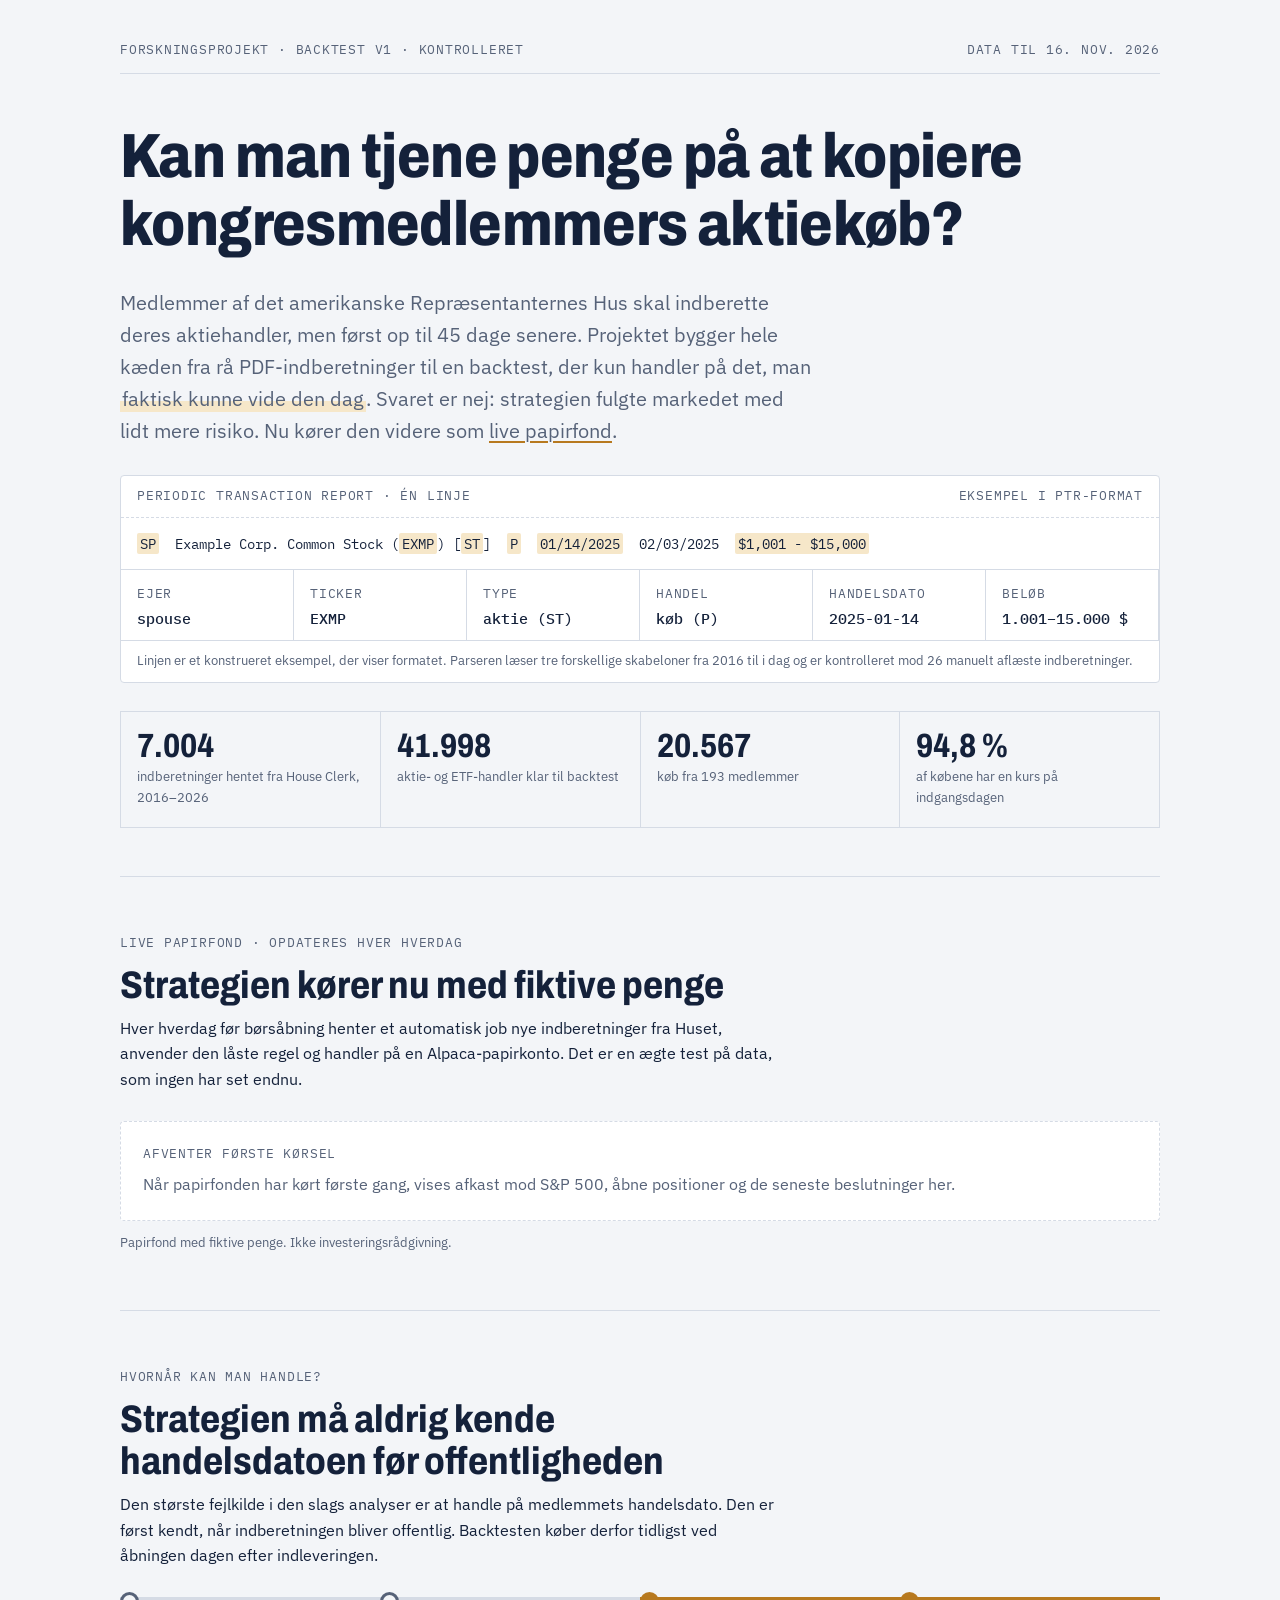
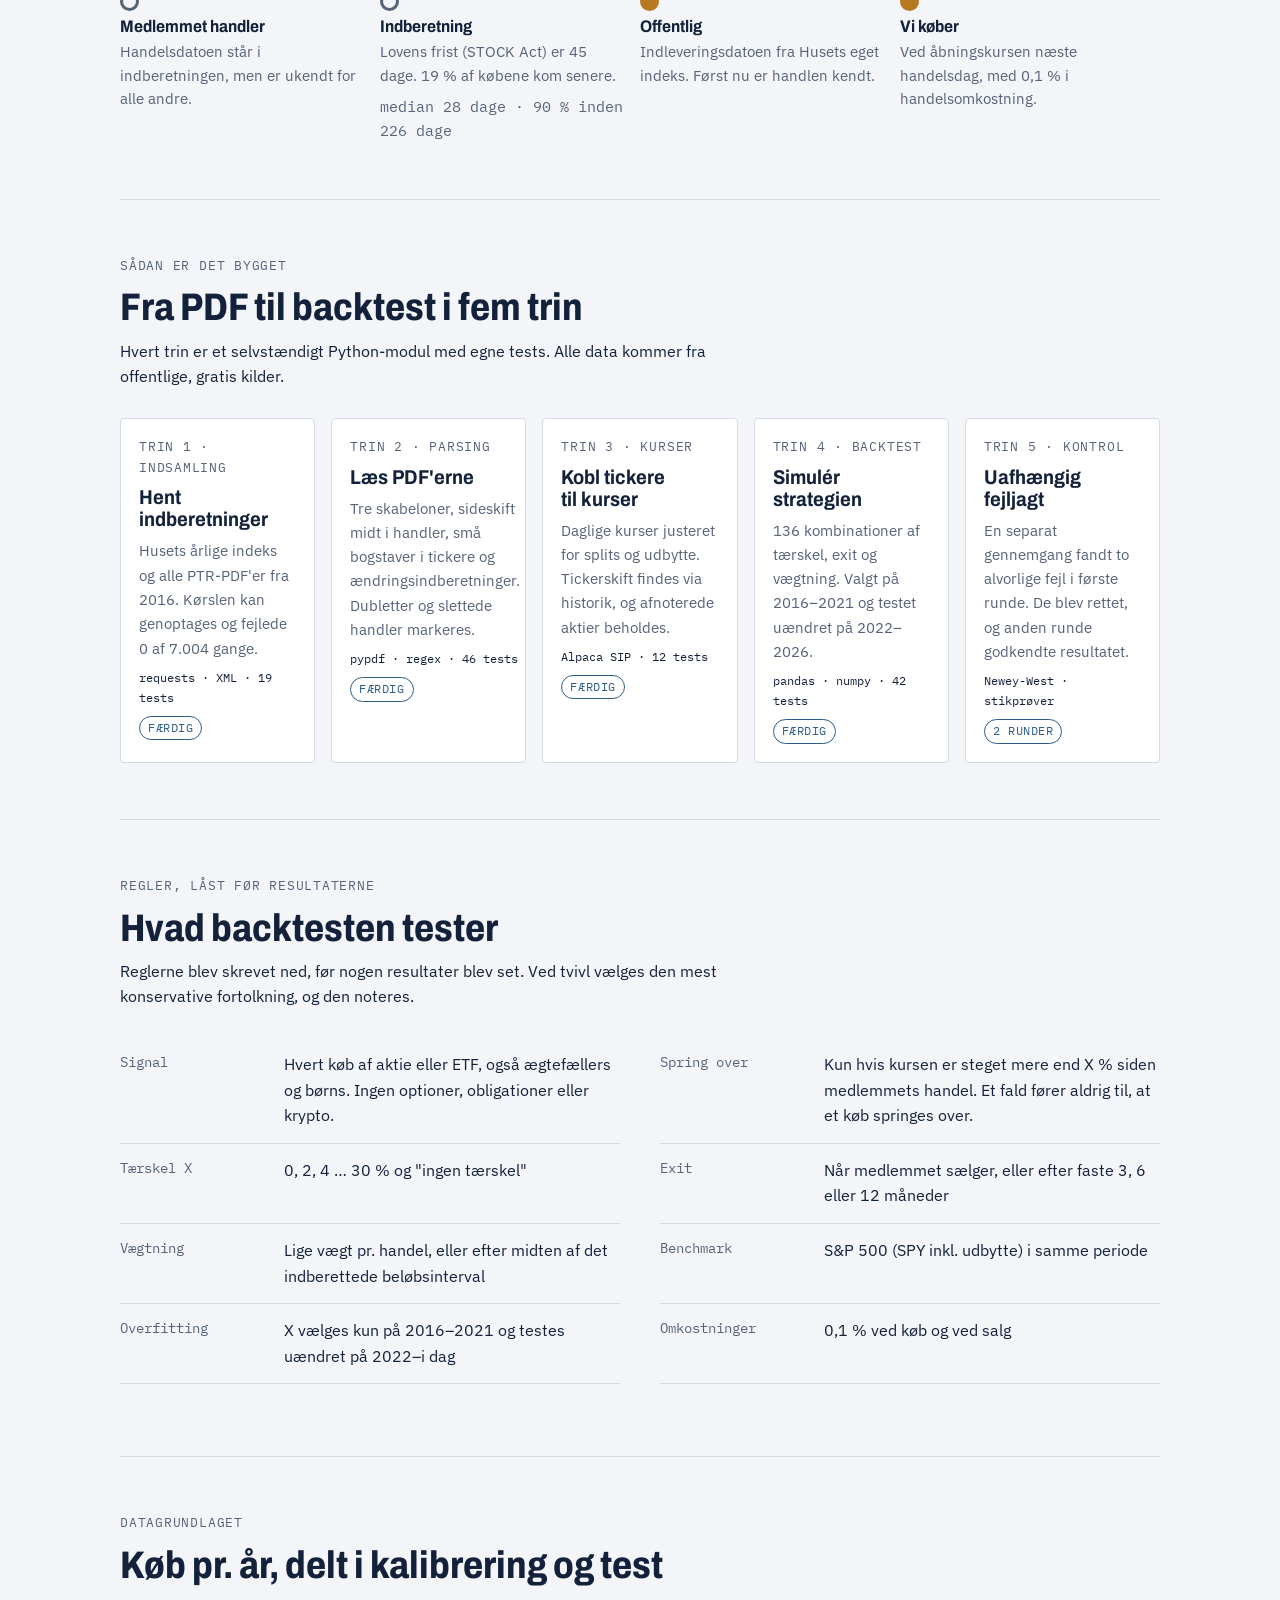
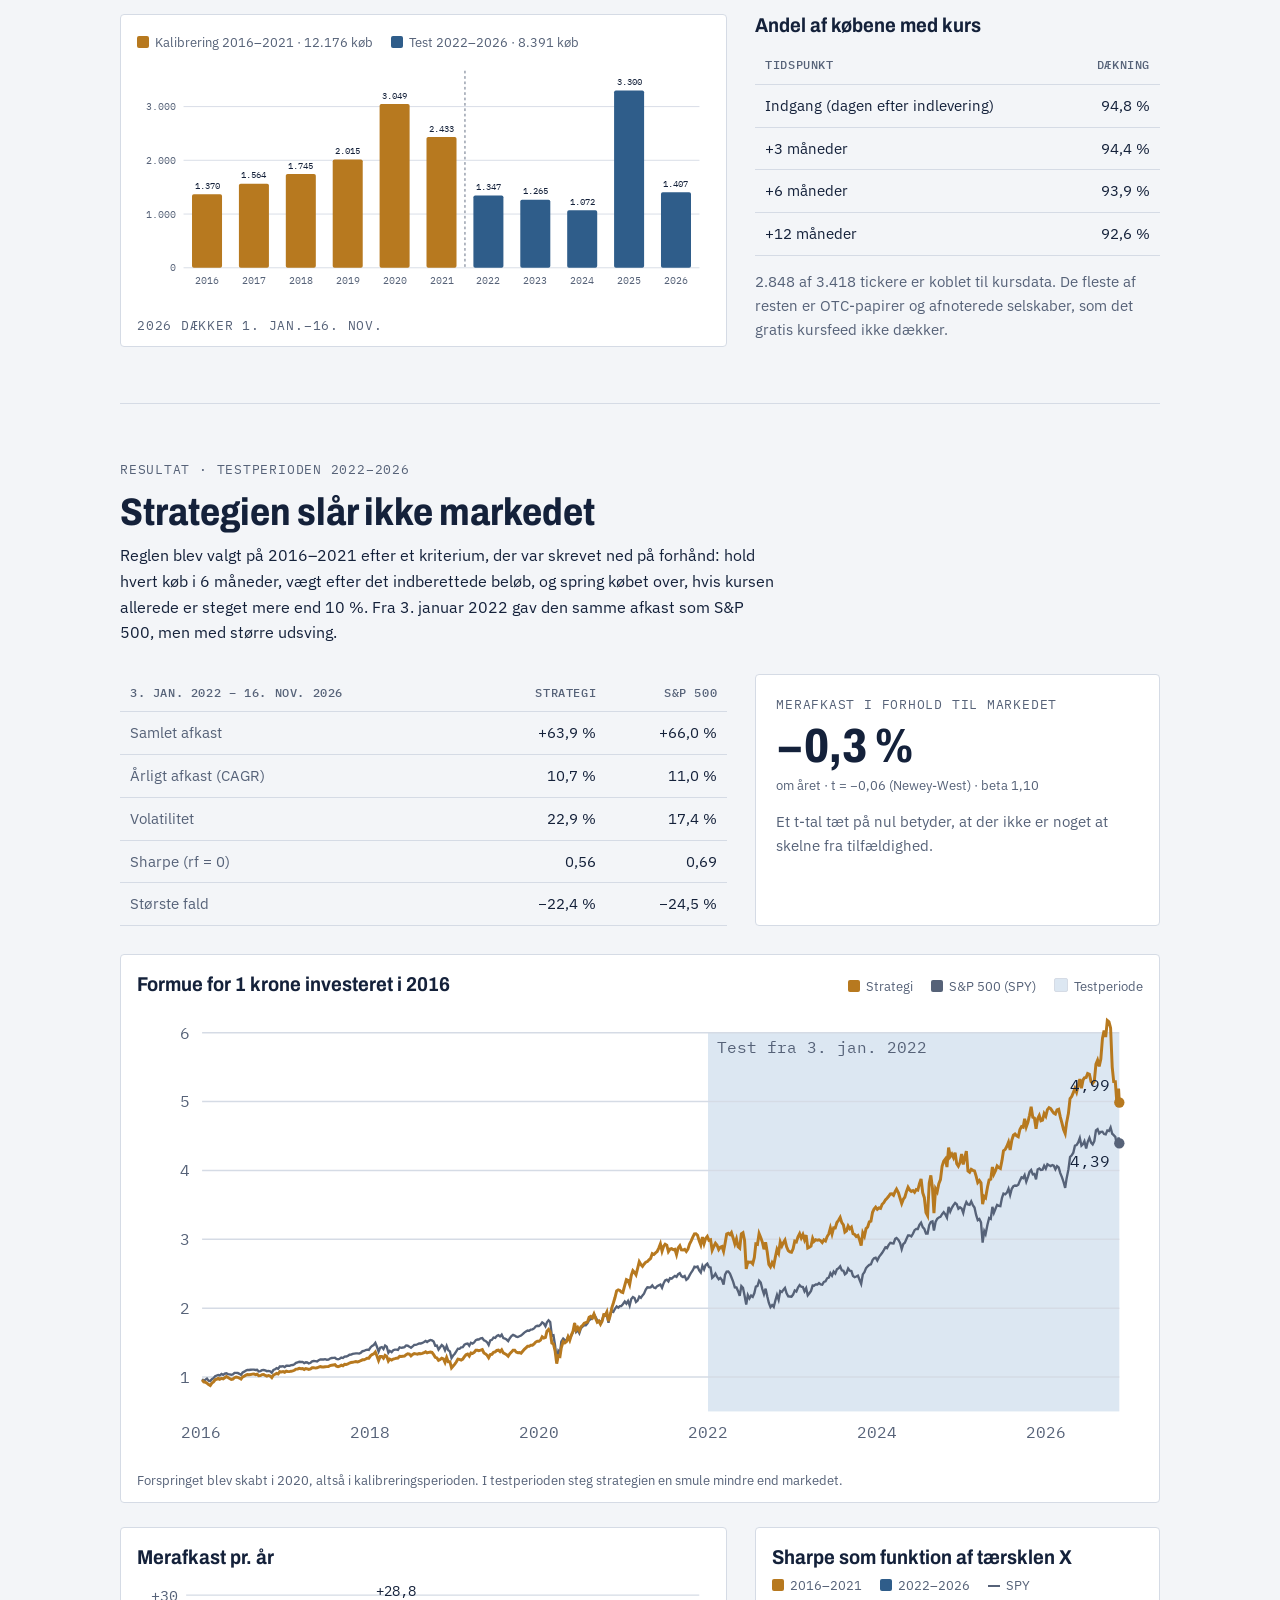
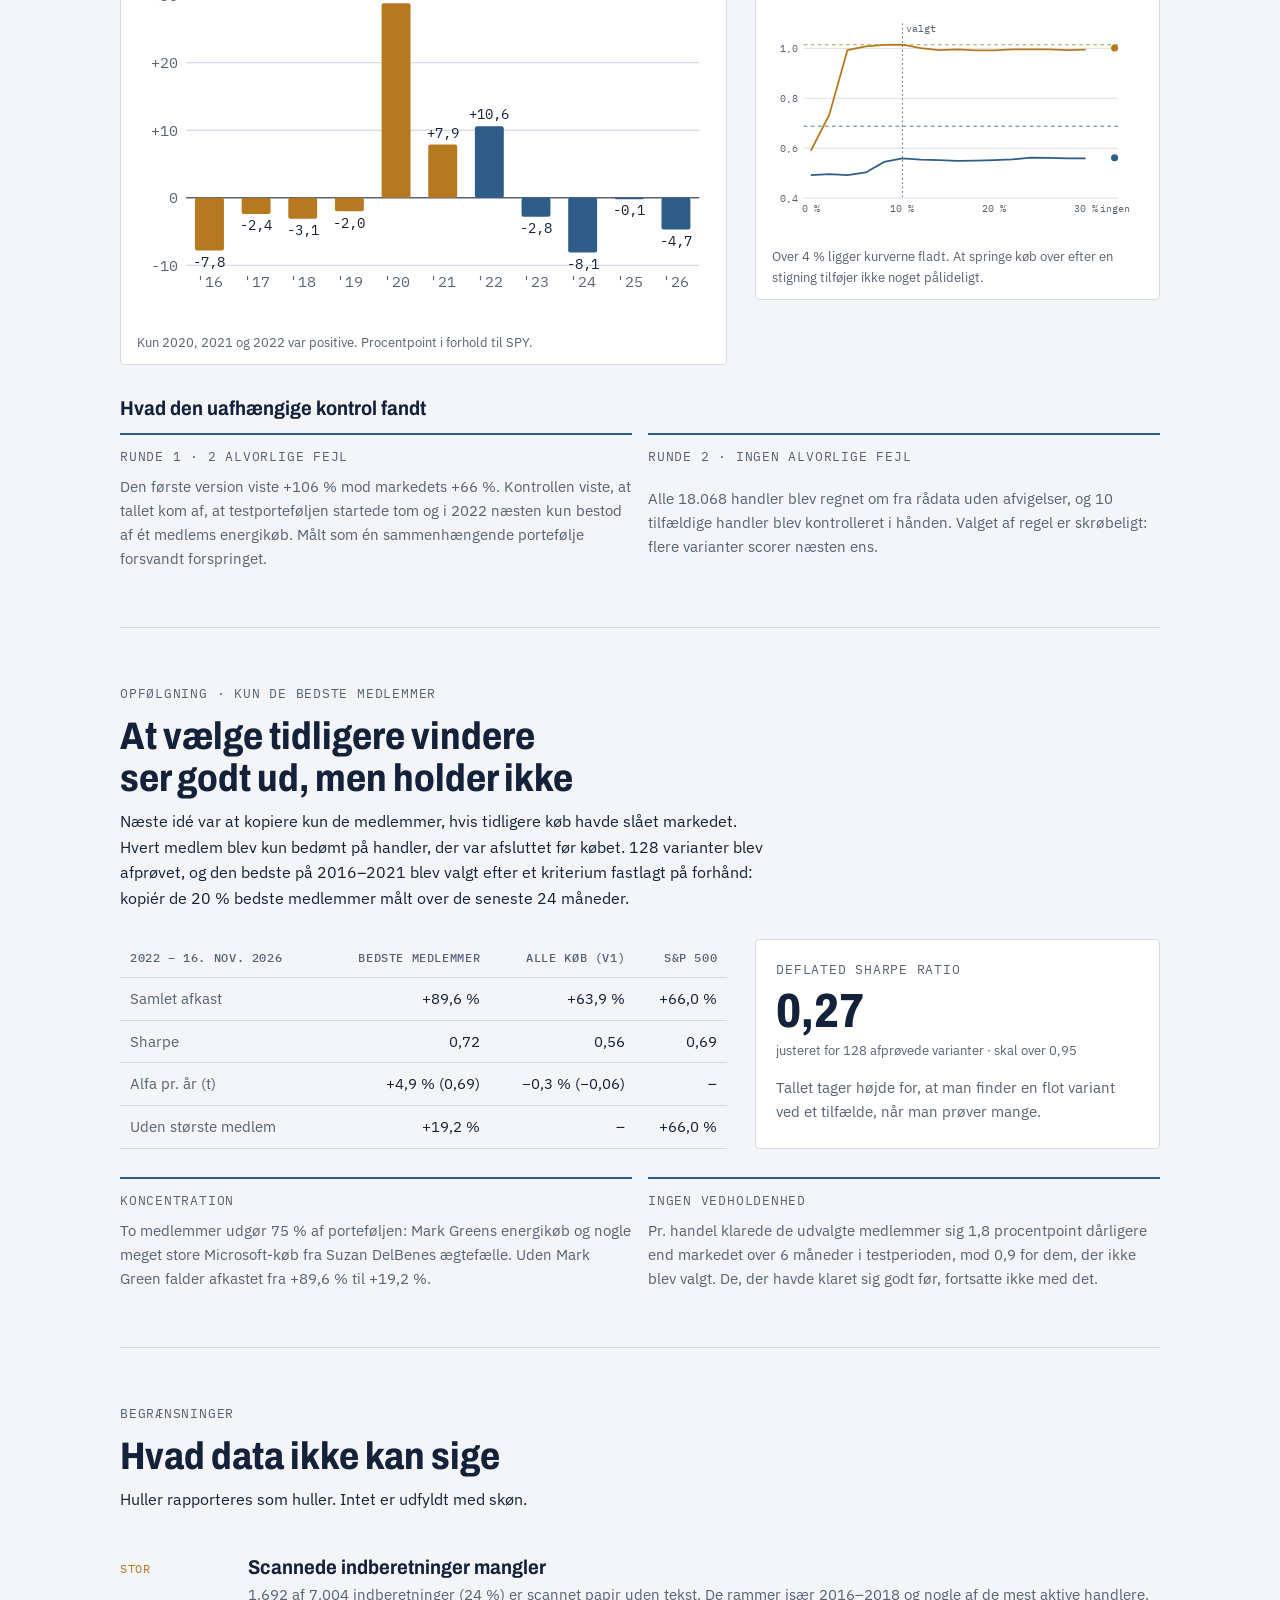
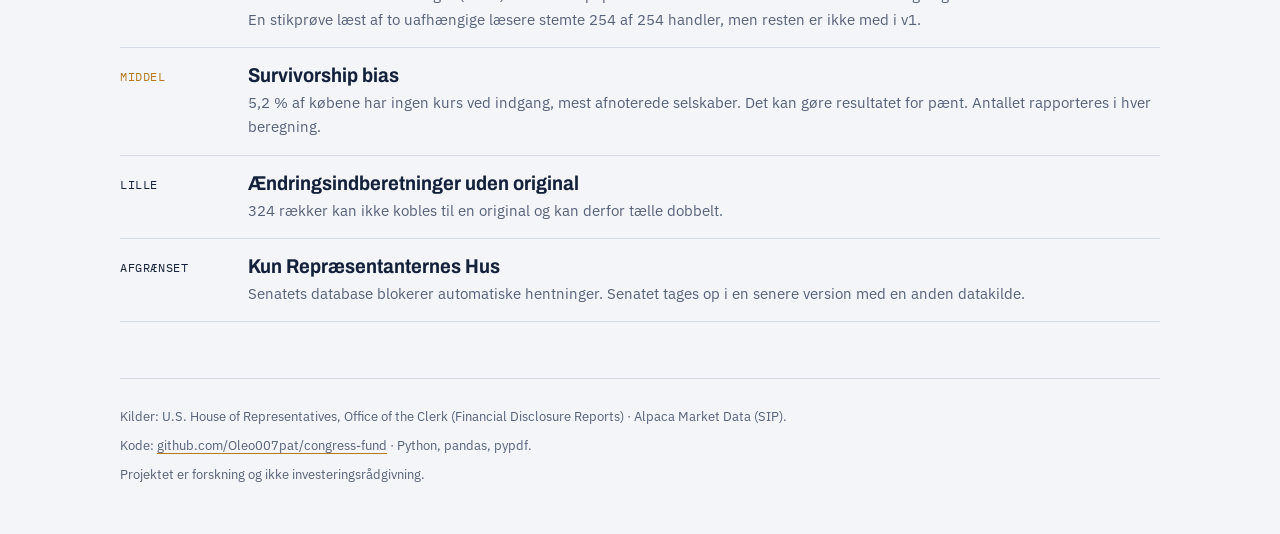
==== commit 42f4293f: "Live papirfond, test af bedste medlemmer og opdateret hjemmeside - live/: daglig papirfond på Alpaca" ====
--- a/docs/index.html
+++ b/docs/index.html
@@ -142,6 +142,16 @@
 .review-grid div{border-top:2px solid var(--oos);padding-top:12px;display:grid;gap:6px}
 .review-grid p{color:var(--muted);font-size:.95rem}
 @media (max-width:820px){.verdict{grid-template-columns:minmax(0,1fr)}}
+.live{display:grid;gap:20px}
+.live-empty{background:var(--sheet);border:1px dashed var(--rule);border-radius:4px;padding:22px;display:grid;gap:8px}
+.live-empty p{color:var(--muted)}
+.live-kpis{display:grid;grid-template-columns:repeat(auto-fit,minmax(160px,1fr));gap:1px;background:var(--rule);border:1px solid var(--rule)}
+.live-kpis div{background:var(--paper);padding:14px 16px;display:grid;gap:4px}
+.live-kpis b{font-family:var(--display);font-stretch:80%;font-size:1.9rem;font-weight:750;line-height:1}
+.live-kpis span{font-size:var(--step--1);color:var(--muted)}
+.pill{display:inline-block;font-family:var(--mono);font-size:.72rem;text-transform:uppercase;letter-spacing:.04em;padding:1px 7px;border-radius:99px;border:1px solid currentColor}
+.pill.taken{color:var(--oos)} .pill.skipped{color:var(--accent)} .pill.ignored{color:var(--muted)}
+.live-note{font-size:var(--step--1);color:var(--muted);margin-top:12px}
 footer{border-top:1px solid var(--rule);padding-block:28px 48px;color:var(--muted);font-size:var(--step--1);display:grid;gap:8px}
 @media (prefers-reduced-motion:no-preference){.hl{transition:background .2s}}
 </style>
@@ -156,7 +166,7 @@
 
 <div class="hero">
   <h1>Kan man tjene penge på at kopiere kongresmedlemmers aktiekøb?</h1>
-  <p class="lede">Medlemmer af det amerikanske Repræsentanternes Hus skal indberette deres aktiehandler, men først op til 45 dage senere. Projektet bygger hele kæden fra rå PDF-indberetninger til en backtest, der kun handler på det, man <mark>faktisk kunne vide den dag</mark>. Svaret er nej: strategien fulgte markedet med lidt mere risiko.</p>
+  <p class="lede">Medlemmer af det amerikanske Repræsentanternes Hus skal indberette deres aktiehandler, men først op til 45 dage senere. Projektet bygger hele kæden fra rå PDF-indberetninger til en backtest, der kun handler på det, man <mark>faktisk kunne vide den dag</mark>. Svaret er nej: strategien fulgte markedet med lidt mere risiko. Nu kører den videre som <a href="#live">live papirfond</a>.</p>
 
   <figure class="record" aria-label="Eksempel på en indberetningslinje og de felter, parseren udleder">
     <div class="record-head"><span class="label">Periodic Transaction Report · én linje</span><span class="label">Eksempel i PTR-format</span></div>
@@ -179,6 +189,18 @@
     <div><b class="num">94,8 %</b><span>af købene har en kurs på indgangsdagen</span></div>
   </div>
 </div>
+
+<section aria-labelledby="h-live" id="live">
+  <div class="sec-head prose">
+    <span class="label">Live papirfond · opdateres hver hverdag</span>
+    <h2 id="h-live">Strategien kører nu med fiktive penge</h2>
+    <p>Hver hverdag før børsåbning henter et automatisk job nye indberetninger fra Huset, anvender den låste regel og handler på en Alpaca-papirkonto. Det er en ægte test på data, som ingen har set endnu.</p>
+  </div>
+  <div id="live-root" class="live">
+    <div class="live-empty"><span class="label">Afventer første kørsel</span><p>Når papirfonden har kørt første gang, vises afkast mod S&amp;P 500, åbne positioner og de seneste beslutninger her.</p></div>
+  </div>
+  <p class="live-note">Papirfond med fiktive penge. Ikke investeringsrådgivning.</p>
+</section>
 
 <section aria-labelledby="h-time">
   <div class="sec-head prose">
@@ -306,6 +328,35 @@
       <div><span class="label">Runde 1 · 2 alvorlige fejl</span><p>Den første version viste +106 % mod markedets +66 %. Kontrollen viste, at tallet kom af, at testporteføljen startede tom og i 2022 næsten kun bestod af ét medlems energikøb. Målt som én sammenhængende portefølje forsvandt forspringet.</p></div>
       <div><span class="label">Runde 2 · ingen alvorlige fejl</span><p>Alle 18.068 handler blev regnet om fra rådata uden afvigelser, og 10 tilfældige handler blev kontrolleret i hånden. Valget af regel er skrøbeligt: flere varianter scorer næsten ens.</p></div>
     </div>
+  </div>
+</section>
+
+<section aria-labelledby="h-ms">
+  <div class="sec-head prose">
+    <span class="label">Opfølgning · kun de bedste medlemmer</span>
+    <h2 id="h-ms">At vælge tidligere vindere ser godt ud, men holder ikke</h2>
+    <p>Næste idé var at kopiere kun de medlemmer, hvis tidligere køb havde slået markedet. Hvert medlem blev kun bedømt på handler, der var afsluttet før købet. 128 varianter blev afprøvet, og den bedste på 2016–2021 blev valgt efter et kriterium fastlagt på forhånd: kopiér de 20 % bedste medlemmer målt over de seneste 24 måneder.</p>
+  </div>
+  <div class="verdict">
+    <div class="table-scroll"><table class="cmp">
+      <thead><tr><th>2022 – 16. nov. 2026</th><th class="r">Bedste medlemmer</th><th class="r">Alle køb (v1)</th><th class="r">S&amp;P 500</th></tr></thead>
+      <tbody class="num">
+        <tr><td>Samlet afkast</td><td class="r">+89,6 %</td><td class="r">+63,9 %</td><td class="r">+66,0 %</td></tr>
+        <tr><td>Sharpe</td><td class="r">0,72</td><td class="r">0,56</td><td class="r">0,69</td></tr>
+        <tr><td>Alfa pr. år (t)</td><td class="r">+4,9 % (0,69)</td><td class="r">−0,3 % (−0,06)</td><td class="r">–</td></tr>
+        <tr><td>Uden største medlem</td><td class="r">+19,2 %</td><td class="r">–</td><td class="r">+66,0 %</td></tr>
+      </tbody>
+    </table></div>
+    <div class="alpha">
+      <span class="label">Deflated Sharpe ratio</span>
+      <b class="num">0,27</b>
+      <span>justeret for 128 afprøvede varianter · skal over 0,95</span>
+      <p>Tallet tager højde for, at man finder en flot variant ved et tilfælde, når man prøver mange.</p>
+    </div>
+  </div>
+  <div class="review-grid">
+    <div><span class="label">Koncentration</span><p>To medlemmer udgør 75 % af porteføljen: Mark Greens energikøb og nogle meget store Microsoft-køb fra Suzan DelBenes ægtefælle. Uden Mark Green falder afkastet fra +89,6 % til +19,2 %.</p></div>
+    <div><span class="label">Ingen vedholdenhed</span><p>Pr. handel klarede de udvalgte medlemmer sig 1,8 procentpoint dårligere end markedet over 6 måneder i testperioden, mod 0,9 for dem, der ikke blev valgt. De, der havde klaret sig godt før, fortsatte ikke med det.</p></div>
   </div>
 </section>
 
@@ -402,6 +453,46 @@
   }
 })();
 </script>
+<script>
+(function(){
+  var root=document.getElementById('live-root'); if(!root||!window.fetch) return;
+  fetch('data/live.json',{cache:'no-store'}).then(function(r){if(!r.ok)throw 0;return r.json();}).then(render).catch(function(){});
+  function esc(t){return String(t==null?'':t).replace(/[&<>"]/g,function(c){return {'&':'&amp;','<':'&lt;','>':'&gt;','"':'&quot;'}[c];});}
+  function pct(v,d){if(v==null||isNaN(v))return '–';return (v>0?'+':'')+Number(v).toLocaleString('da-DK',{minimumFractionDigits:d==null?1:d,maximumFractionDigits:d==null?1:d})+' %';}
+  function render(D){
+    if(!D||!D.curve||!D.curve.dates||!D.curve.dates.length) {
+      if(D&&D.last_run){root.querySelector('.live-empty p').textContent='Seneste kørsel: '+(D.last_run.time_utc||'')+' · status: '+(D.last_run.status||'')+'. '+(D.last_run.message||'');}
+      return;}
+    var tr=D.total_return||{}, lr=D.last_run||{}, h='';
+    h+='<div class="live-kpis">'+
+      '<div><b class="num">'+pct(tr.fund_pct)+'</b><span>papirfonden siden '+esc(D.start_date)+'</span></div>'+
+      '<div><b class="num">'+pct(tr.spy_pct)+'</b><span>S&amp;P 500 (SPY) i samme periode</span></div>'+
+      '<div><b class="num">'+(D.positions?D.positions.length:0)+'</b><span>åbne positioner</span></div>'+
+      '<div><b class="num" style="font-size:1.1rem;font-family:var(--mono);font-stretch:100%">'+esc((lr.time_utc||'').slice(0,16).replace('T',' '))+'</b><span>seneste kørsel (UTC) · '+esc(lr.status)+'</span></div></div>';
+    h+='<figure class="chart-box fig"><div class="fig-head"><h3>Værdi, indeks 100 ved start</h3><div class="chart-legend"><span><i style="background:var(--accent)"></i>Papirfond</span><span><i style="background:var(--muted)"></i>S&amp;P 500</span></div></div><div class="chart-scroll"><svg id="livechart" viewBox="0 0 680 240" role="img" aria-label="Papirfondens værdi mod S&amp;P 500" style="width:100%;min-width:480px;height:auto"></svg></div></figure>';
+    if(D.positions&&D.positions.length){
+      h+='<div><h3 style="margin-bottom:8px">Åbne positioner</h3><div class="table-scroll"><table><thead><tr><th>Ticker</th><th>Medlem</th><th>Indberettet</th><th>Købt</th><th class="r">Afkast</th><th>Planlagt salg</th></tr></thead><tbody class="num">';
+      D.positions.forEach(function(p){h+='<tr><td><b>'+esc(p.ticker)+'</b></td><td>'+esc(p.member)+'</td><td>'+esc(p.filed)+'</td><td>'+esc(p.entered)+'</td><td class="r">'+pct(p.return_pct)+'</td><td>'+esc(p.planned_exit)+'</td></tr>';});
+      h+='</tbody></table></div></div>';}
+    if(D.decisions&&D.decisions.length){
+      var lbl={taken:'købt',skipped:'sprunget over',ignored:'ikke med'};
+      h+='<div><h3 style="margin-bottom:8px">Seneste beslutninger</h3><div class="table-scroll"><table><thead><tr><th>Medlem</th><th>Ticker</th><th>Indberettet</th><th>Beslutning</th><th>Årsag</th></tr></thead><tbody>';
+      D.decisions.slice(0,12).forEach(function(d){h+='<tr><td>'+esc(d.member)+'</td><td><b>'+esc(d.ticker)+'</b></td><td class="num">'+esc(d.filed)+'</td><td><span class="pill '+esc(d.decision)+'">'+esc(lbl[d.decision]||d.decision)+'</span></td><td style="color:var(--muted)">'+esc(d.reason)+'</td></tr>';});
+      h+='</tbody></table></div></div>';}
+    root.innerHTML=h;
+    var sv=document.getElementById('livechart'),NS='http://www.w3.org/2000/svg',c=D.curve;
+    function mk(n,a,t){var e=document.createElementNS(NS,n);for(var k in a)e.setAttribute(k,a[k]);if(t!=null)e.textContent=t;sv.appendChild(e);return e;}
+    var all=c.fund.concat(c.spy).filter(function(v){return v!=null}),lo=Math.min.apply(null,all),hi=Math.max.apply(null,all),pad=Math.max(1,(hi-lo)*0.15);lo-=pad;hi+=pad;
+    var L=44,R=664,T=12,B=212,n=c.dates.length,X=function(i){return n<2?(L+R)/2:L+i*(R-L)/(n-1)},Y=function(v){return B-(v-lo)/(hi-lo)*(B-T)};
+    [lo+pad,100,hi-pad].forEach(function(v){mk('line',{x1:L,x2:R,y1:Y(v),y2:Y(v),stroke:v===100?'var(--muted)':'var(--rule)'});mk('text',{x:L-6,y:Y(v)+4,'text-anchor':'end'},(hi-lo<12?v.toFixed(1):Math.round(v)).toString().replace('.',','));});
+    mk('text',{x:L,y:B+18},c.dates[0]);mk('text',{x:R,y:B+18,'text-anchor':'end'},c.dates[n-1]);
+    function path(a){var d='';a.forEach(function(v,i){if(v==null)return;d+=(d?'L':'M')+X(i).toFixed(1)+' '+Y(v).toFixed(1);});return d;}
+    mk('path',{d:path(c.spy),fill:'none',stroke:'var(--muted)','stroke-width':1.6});
+    mk('path',{d:path(c.fund),fill:'none',stroke:'var(--accent)','stroke-width':2});
+    if(n===1){mk('circle',{cx:X(0),cy:Y(c.fund[0]),r:4,fill:'var(--accent)'});}
+  }
+})();
+</script>
 
 </body>
 </html>
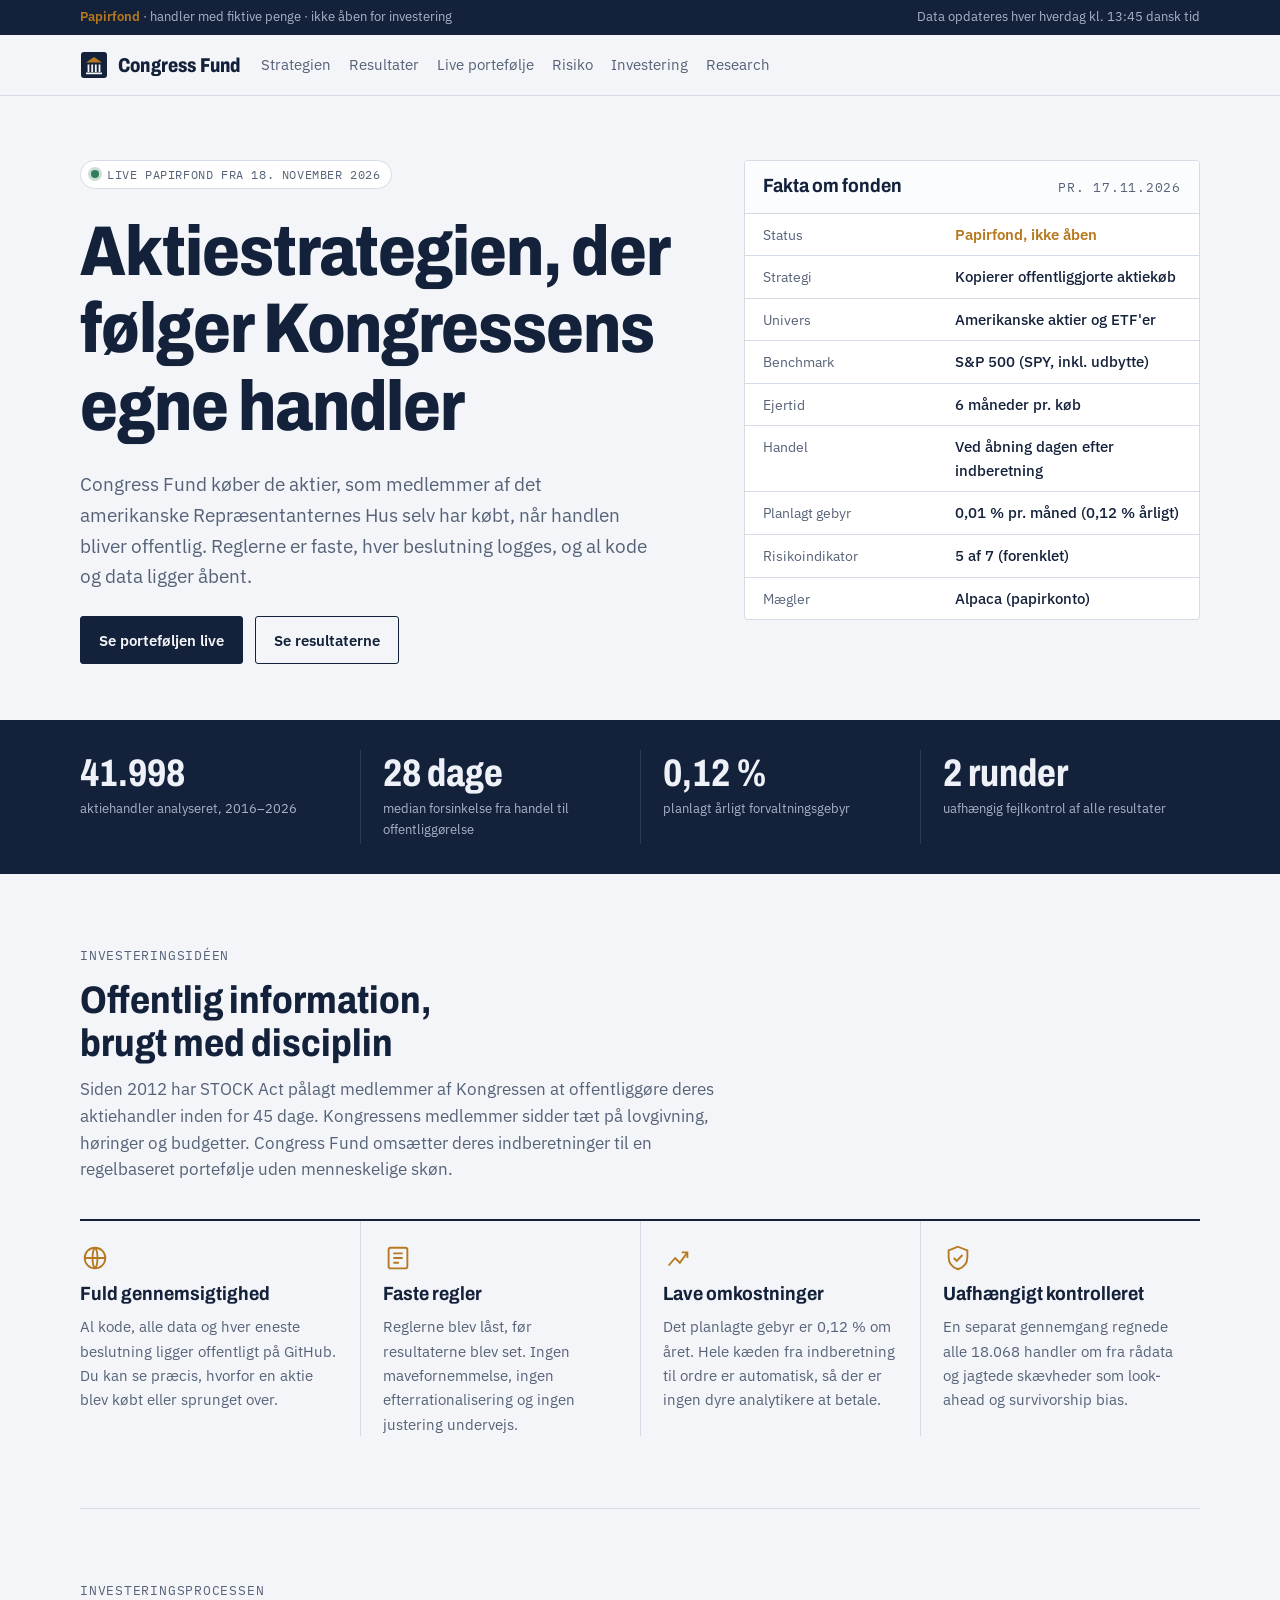
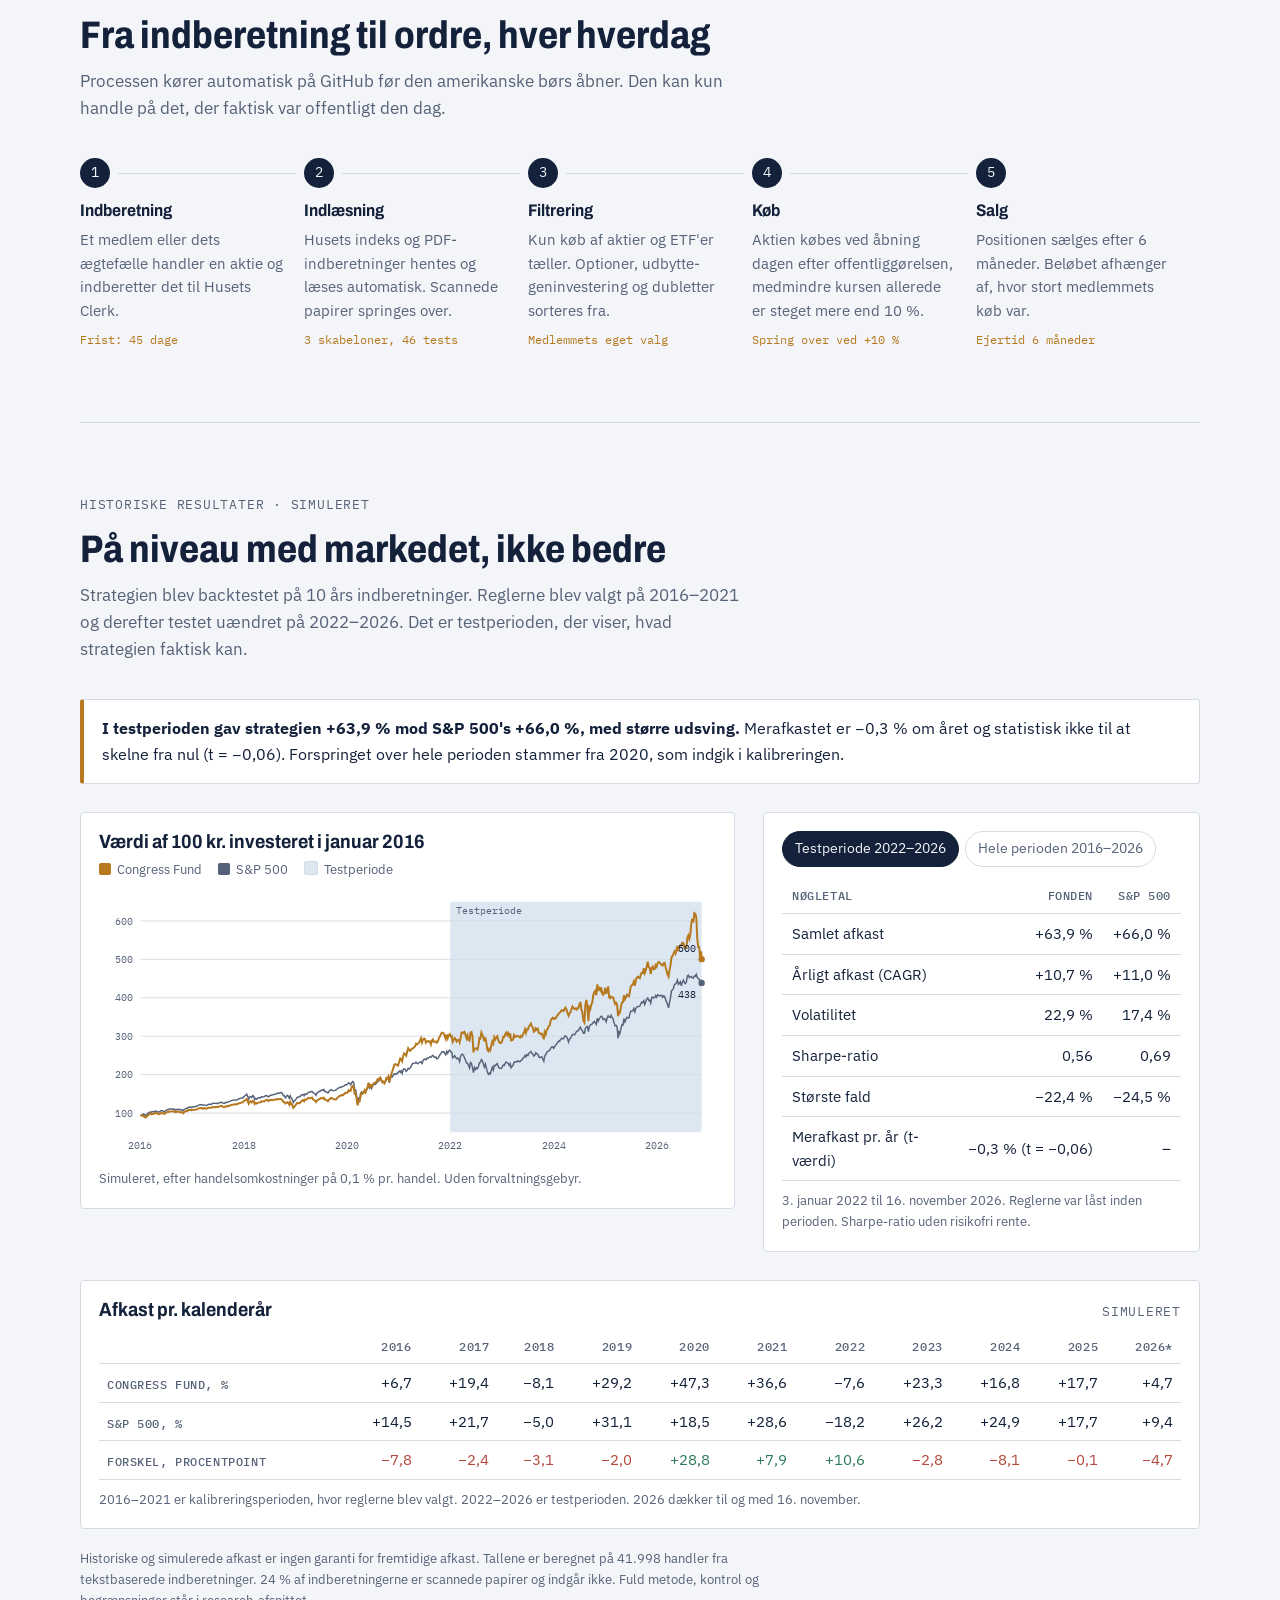
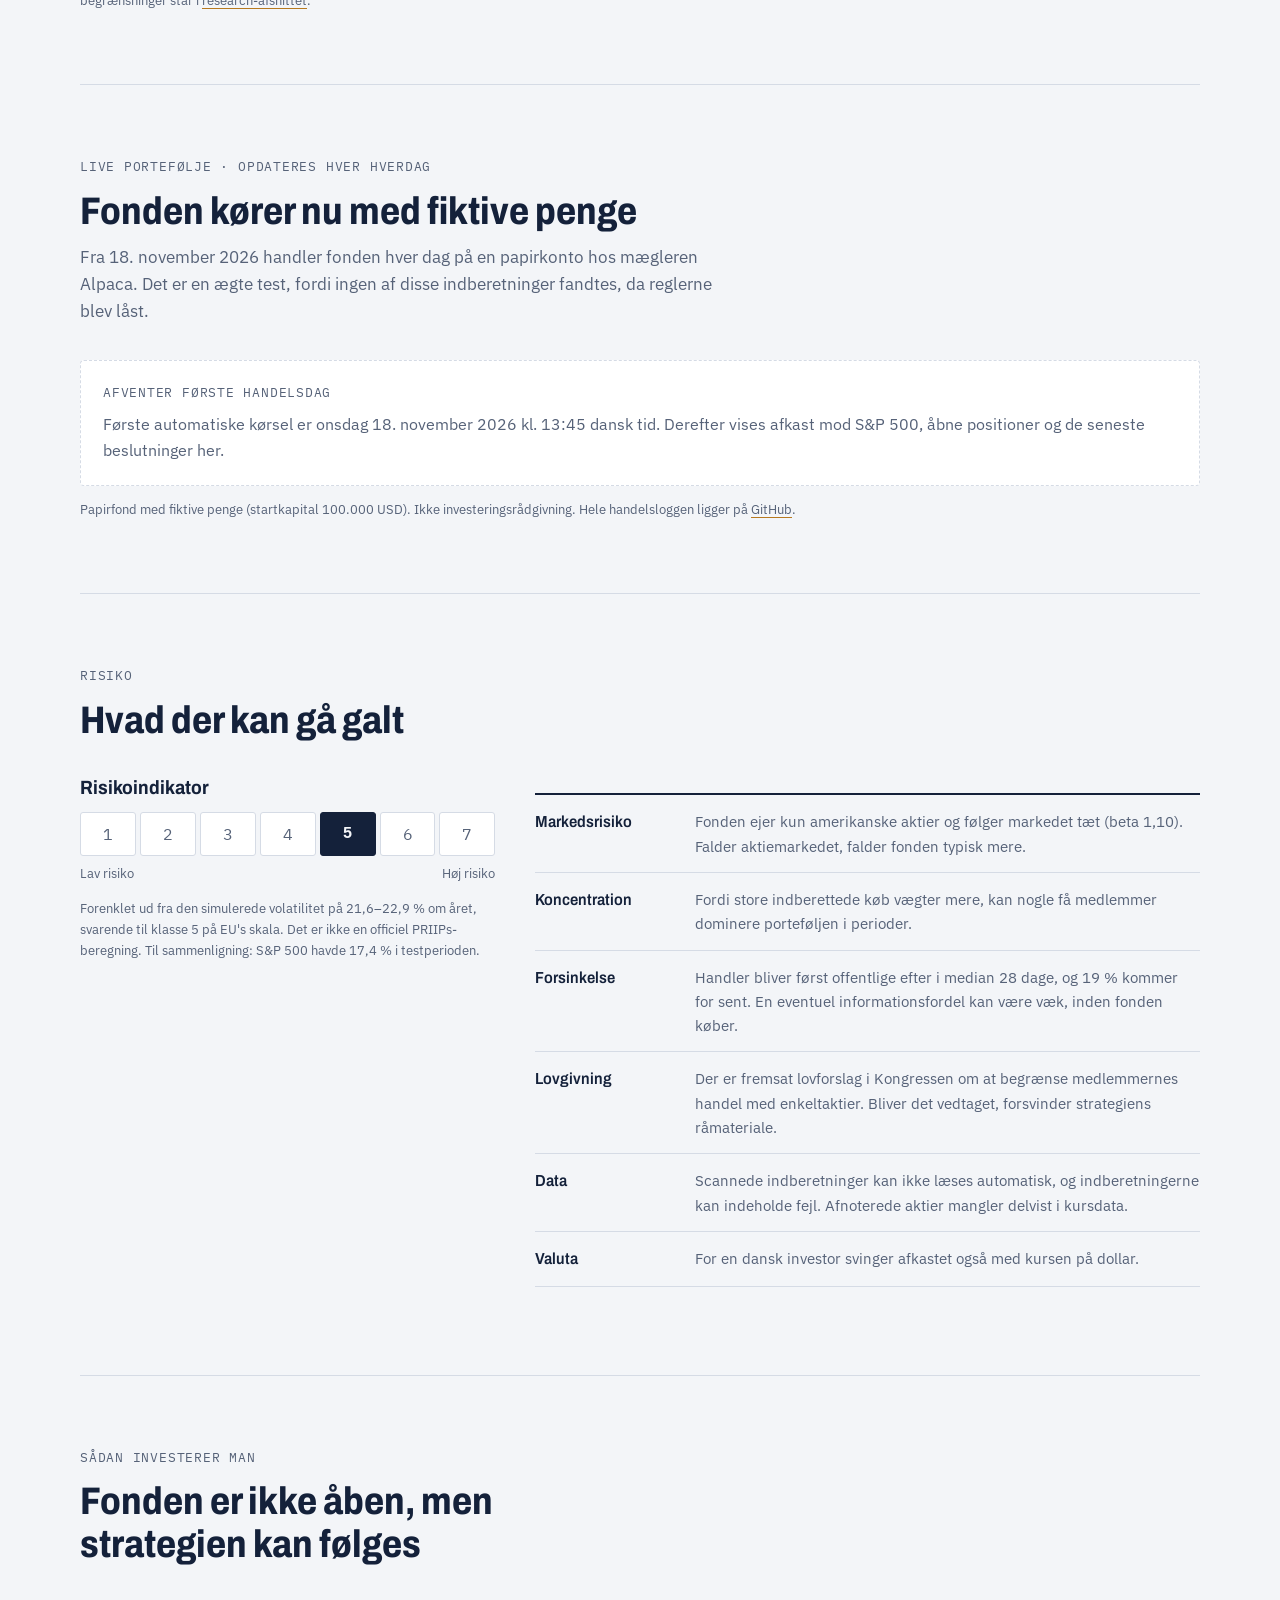
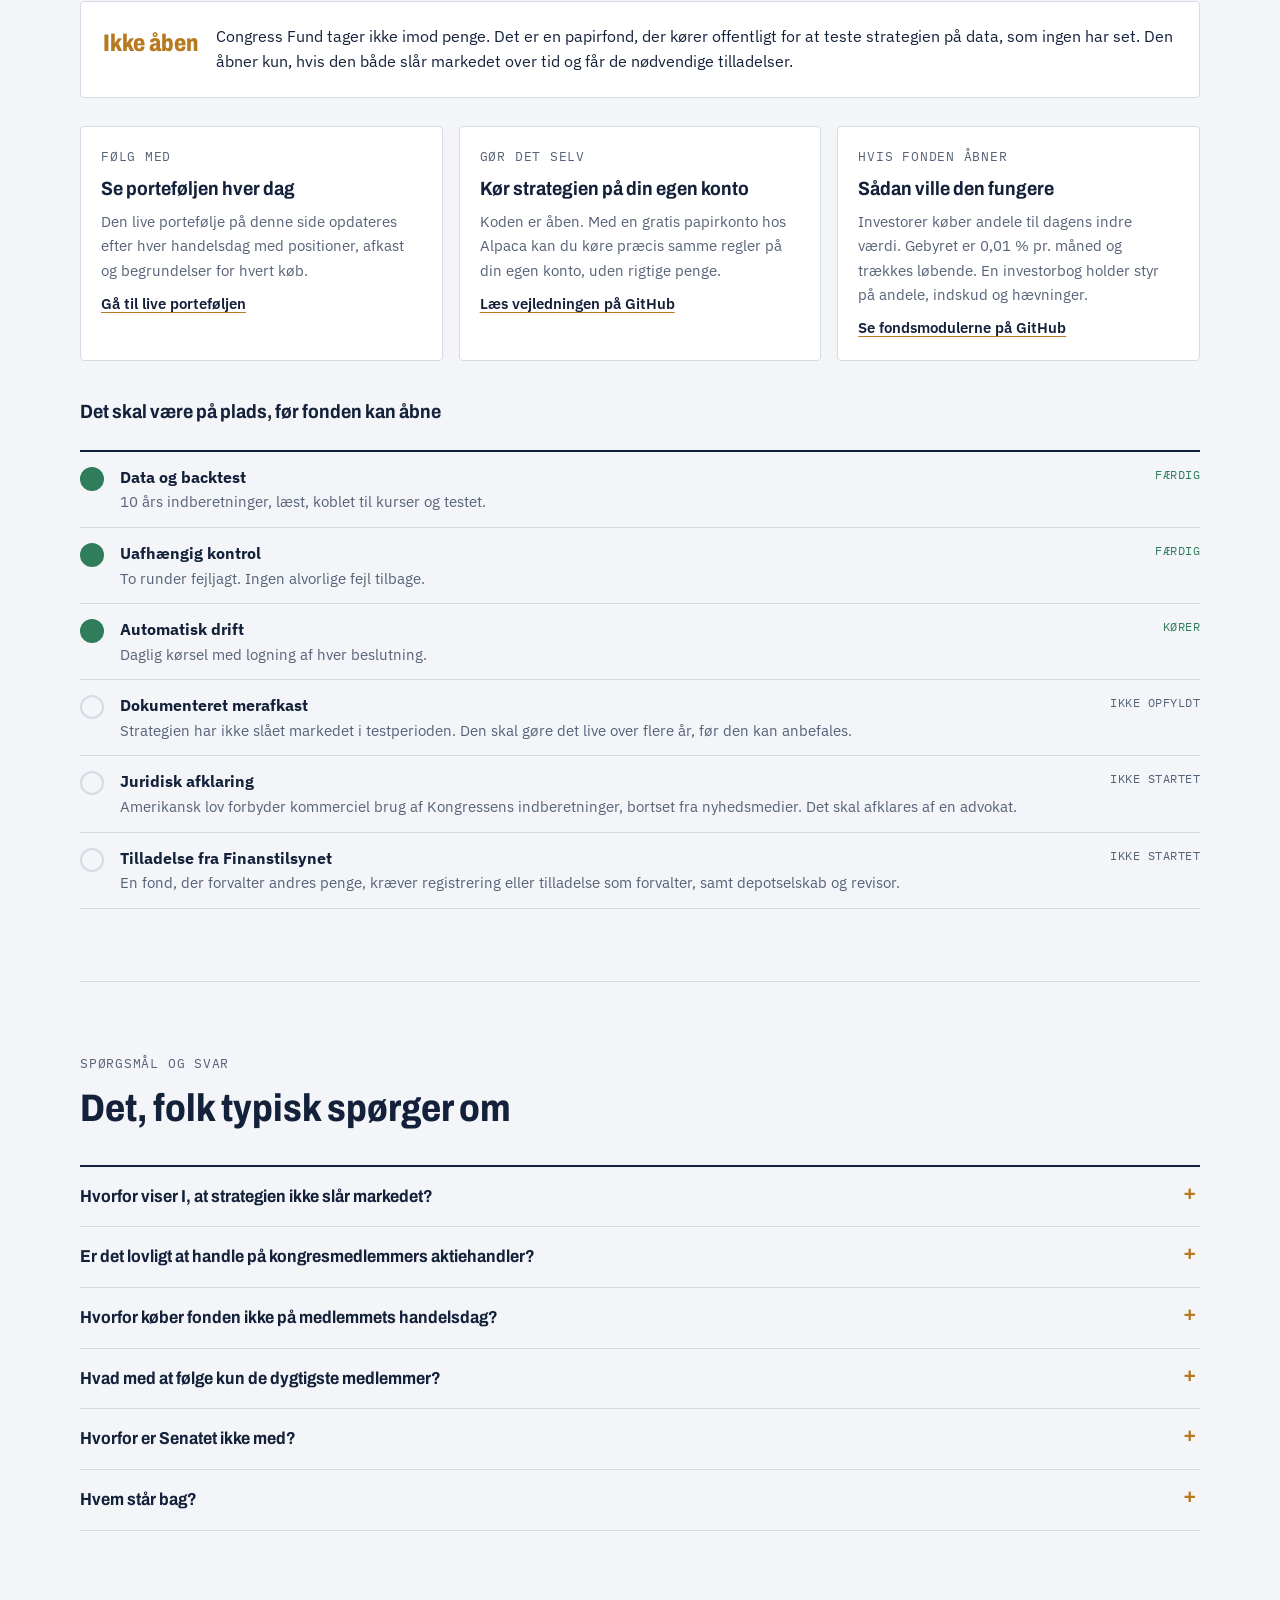
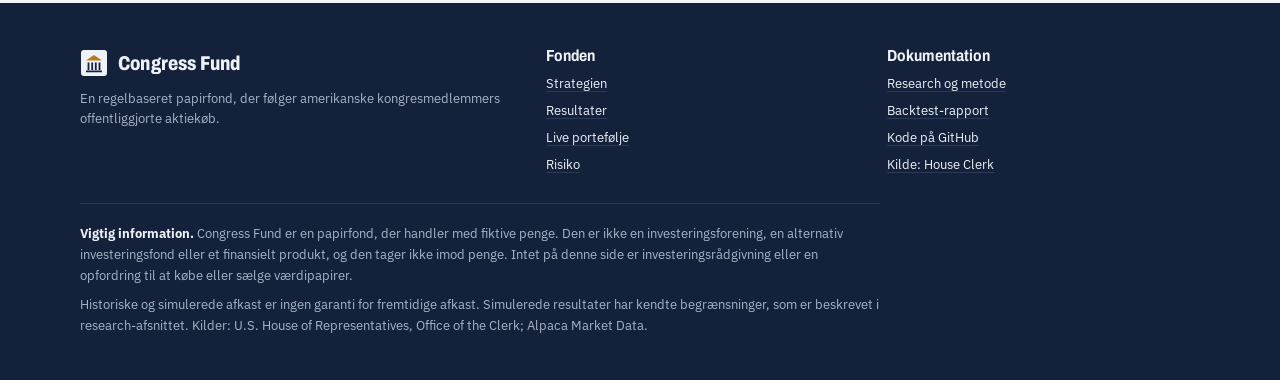
==== commit be467394: "Ny fondshjemmeside: forside i kapitalforvalter-stil og research-side - docs/index.html: strategi, re" ====
--- a/docs/index.html
+++ b/docs/index.html
@@ -3,454 +3,522 @@
 <head>
 <meta charset="utf-8">
 <meta name="viewport" content="width=device-width, initial-scale=1, viewport-fit=cover">
-<style>:root{color-scheme:light}body{margin:0;font:14px system-ui,sans-serif}img{max-width:100%}[hidden]{display:none!important}</style>
-</head>
-<body>
-<title>Congress Fund Backtest</title>
-<meta name="claude:viewport-fit-sides" content="cover">
-<meta name="description" content="Et datadrevet forskningsprojekt: kan man tjene penge ved at kopiere amerikanske kongresmedlemmers offentliggjorte aktiekøb?">
+<title>Congress Fund</title>
+<meta name="description" content="En regelbaseret papirfond, der følger amerikanske kongresmedlemmers offentliggjorte aktiekøb. Ærlige resultater, åben kode og en live portefølje.">
+<meta property="og:type" content="website">
+<meta property="og:title" content="Congress Fund">
+<meta property="og:description" content="En regelbaseret papirfond, der følger amerikanske kongresmedlemmers offentliggjorte aktiekøb. Ærlige resultater, åben kode og en live portefølje.">
+<meta property="og:url" content="https://oleo007pat.github.io/congress-fund/">
+<meta property="og:image" content="https://oleo007pat.github.io/congress-fund/assets/og.png">
+<meta name="twitter:card" content="summary_large_image">
+<link rel="icon" href="data:image/svg+xml,%3Csvg xmlns='http://www.w3.org/2000/svg' viewBox='0 0 28 28'%3E%3Crect x='1' y='1' width='26' height='26' rx='4' fill='%2314213A'/%3E%3Cpath d='M6 11.5 14 6l8 5.5z' fill='%23B7791F'/%3E%3Cpath d='M8.5 13.5v7.5M12.2 13.5v7.5M15.8 13.5v7.5M19.5 13.5v7.5M6 22.4h16' stroke='white' stroke-width='1.8'/%3E%3C/svg%3E">
 <link rel="preconnect" href="https://fonts.googleapis.com">
 <link rel="preconnect" href="https://fonts.gstatic.com" crossorigin>
 <link rel="stylesheet" href="https://fonts.googleapis.com/css2?family=Archivo:wdth,wght@75..100,500..800&family=IBM+Plex+Sans:wght@400;500;600&family=IBM+Plex+Mono:wght@400;500&display=swap">
 <style>
-/* Layout: one reading column on "form paper", with full-width data bands; a PTR record line is the signature element. */
+:root{color-scheme:light}body{margin:0}img{max-width:100%}[hidden]{display:none!important}
+/* Layout: asset-manager front page; a fact-sheet card beside the hero, full-width bands for numbers, a single reading column for prose. */
 :root{
   --paper:#F3F5F8; --sheet:#FFFFFF; --ink:#14213A; --muted:#566278; --rule:#D5DBE5;
+  --band:#14213A; --band-ink:#EEF2F8; --band-muted:#A9B4C8; --band-rule:#2B3A57;
   --accent:#B7791F; --accent-soft:#F6E7C9; --oos:#2F5D8A; --oos-soft:#DCE7F2;
+  --good:#2F7D5B; --warn:#B7791F; --bad:#B4483C;
   --display:"Archivo","Arial Narrow",system-ui,sans-serif;
   --body:"IBM Plex Sans",system-ui,-apple-system,"Segoe UI",sans-serif;
   --mono:"IBM Plex Mono",ui-monospace,"SFMono-Regular",Menlo,monospace;
-  --step--1:.8125rem; --step0:1rem; --step1:1.25rem; --step2:1.6rem; --step3:2.4rem; --step4:clamp(2.3rem,6vw,3.9rem);
+  --step--1:.8125rem; --step0:1rem; --step1:1.2rem; --step2:1.6rem; --step3:clamp(1.8rem,3.6vw,2.4rem); --step4:clamp(2.4rem,6.4vw,4.4rem);
 }
 @media (prefers-color-scheme: dark){:root:not([data-theme="light"]){
   --paper:#0E1420; --sheet:#151D2C; --ink:#E4E9F2; --muted:#98A3B8; --rule:#2A3549;
-  --accent:#E0A845; --accent-soft:#3A2E17; --oos:#7FAEDB; --oos-soft:#1C2C40; color-scheme:dark}}
+  --band:#0A0F18; --band-ink:#E4E9F2; --band-muted:#98A3B8; --band-rule:#243049;
+  --accent:#E0A845; --accent-soft:#3A2E17; --oos:#7FAEDB; --oos-soft:#1C2C40;
+  --good:#5DB58D; --warn:#E0A845; --bad:#E07A6C; color-scheme:dark}}
 :root[data-theme="dark"]{
   --paper:#0E1420; --sheet:#151D2C; --ink:#E4E9F2; --muted:#98A3B8; --rule:#2A3549;
-  --accent:#E0A845; --accent-soft:#3A2E17; --oos:#7FAEDB; --oos-soft:#1C2C40; color-scheme:dark}
-
-body{background:var(--paper);color:var(--ink);font-family:var(--body);font-size:var(--step0);line-height:1.6}
-.wrap{max-width:1040px;margin:0 auto;padding-left:max(16px,env(safe-area-inset-left,0px));padding-right:max(16px,env(safe-area-inset-right,0px))}
+  --band:#0A0F18; --band-ink:#E4E9F2; --band-muted:#98A3B8; --band-rule:#243049;
+  --accent:#E0A845; --accent-soft:#3A2E17; --oos:#7FAEDB; --oos-soft:#1C2C40;
+  --good:#5DB58D; --warn:#E0A845; --bad:#E07A6C; color-scheme:dark}
+
+html{scroll-behavior:smooth;scroll-padding-top:72px}
+@media (prefers-reduced-motion:reduce){html{scroll-behavior:auto}}
+body{background:var(--paper);color:var(--ink);font-family:var(--body);font-size:var(--step0);line-height:1.6;margin:0}
+.wrap{max-width:1120px;margin:0 auto;padding-left:max(20px,env(safe-area-inset-left,0px));padding-right:max(20px,env(safe-area-inset-right,0px))}
 .prose{max-width:66ch}
-h1,h2,h3{font-family:var(--display);font-stretch:85%;line-height:1.1;text-wrap:balance;margin:0}
-h1{font-size:var(--step4);font-weight:800;letter-spacing:-.01em}
+h1,h2,h3,h4{font-family:var(--display);font-stretch:85%;line-height:1.1;text-wrap:balance;margin:0}
+h1{font-size:var(--step4);font-weight:800;letter-spacing:-.015em}
 h2{font-size:var(--step3);font-weight:750}
 h3{font-size:var(--step1);font-weight:700;font-stretch:90%}
 p{margin:0}
 a{color:inherit;text-decoration-color:var(--accent);text-underline-offset:3px}
-a:focus-visible,button:focus-visible{outline:2px solid var(--accent);outline-offset:3px}
+a:focus-visible,button:focus-visible,summary:focus-visible{outline:2px solid var(--accent);outline-offset:3px}
 .label{font-family:var(--mono);font-size:var(--step--1);letter-spacing:.06em;text-transform:uppercase;color:var(--muted)}
 .num{font-variant-numeric:tabular-nums}
-
-/* Header */
-header{padding-block:40px 8px}
-.topline{display:flex;flex-wrap:wrap;gap:8px 20px;justify-content:space-between;border-bottom:1px solid var(--rule);padding-bottom:12px}
-.hero{display:grid;grid-template-columns:minmax(0,1fr);gap:28px;padding-block:40px 48px}
-.hero .lede{font-size:var(--step1);color:var(--muted);max-width:58ch}
-.hero mark{background:linear-gradient(transparent 58%,var(--accent-soft) 58%);color:inherit;padding:0 2px}
-
-/* PTR record: the signature element */
-.record{margin:0;min-width:0;background:var(--sheet);border:1px solid var(--rule);border-radius:4px;overflow:hidden}
-.record-head{display:flex;flex-wrap:wrap;justify-content:space-between;gap:6px 16px;padding:10px 16px;border-bottom:1px dashed var(--rule)}
-.record-line{overflow-x:auto;padding:14px 16px;font-family:var(--mono);font-size:.9rem;white-space:nowrap}
-.record-line span{padding:1px 3px;border-radius:2px}
-.hl{background:var(--accent-soft)}
-.record-fields{display:grid;grid-template-columns:repeat(auto-fit,minmax(140px,1fr));border-top:1px solid var(--rule)}
-.record-fields div{padding:10px 16px;border-right:1px solid var(--rule);border-bottom:1px solid var(--rule);min-width:0}
-.record-fields b{display:block;font-family:var(--mono);font-weight:500;font-size:.95rem;overflow-wrap:anywhere}
-.record-note{padding:10px 16px;font-size:var(--step--1);color:var(--muted)}
-
-/* Figures */
-.figures{display:grid;grid-template-columns:repeat(auto-fit,minmax(180px,1fr));gap:1px;background:var(--rule);border:1px solid var(--rule)}
-.figures div{background:var(--paper);padding:18px 16px;display:grid;gap:4px;align-content:start}
-.figures b{font-family:var(--display);font-stretch:80%;font-size:2.1rem;font-weight:750;line-height:1}
-.figures span{font-size:var(--step--1);color:var(--muted)}
-
-section{padding-block:56px;border-top:1px solid var(--rule)}
-.sec-head{display:grid;gap:10px;margin-bottom:28px}
-
-/* Timeline */
-.timeline{display:grid;grid-template-columns:repeat(4,minmax(0,1fr));gap:0;margin-top:8px}
-.tl-step{position:relative;padding:18px 14px 0 0;border-top:3px solid var(--rule)}
-.tl-step::before{content:"";position:absolute;top:-8px;left:0;width:13px;height:13px;border-radius:50%;background:var(--paper);border:3px solid var(--muted)}
-.tl-step.key{border-top-color:var(--accent)}
-.tl-step.key::before{border-color:var(--accent);background:var(--accent)}
-.tl-step h3{font-size:1.05rem;margin-bottom:4px}
-.tl-step p{font-size:.92rem;color:var(--muted)}
-.tl-gap{font-family:var(--mono);font-size:var(--step--1);color:var(--accent);margin-top:8px}
-@media (max-width:720px){.timeline{grid-template-columns:1fr;gap:18px}.tl-step{border-top:0;border-left:3px solid var(--rule);padding:0 0 0 18px}.tl-step.key{border-left-color:var(--accent)}.tl-step::before{top:2px;left:-8px}}
-
-/* Pipeline */
-.pipeline{display:grid;grid-template-columns:repeat(auto-fit,minmax(176px,1fr));gap:16px;counter-reset:p}
-.stage{background:var(--sheet);border:1px solid var(--rule);border-radius:4px;padding:18px;display:grid;gap:8px;align-content:start;counter-increment:p}
-.stage .label::before{content:"Trin " counter(p) " · "}
-.stage p{font-size:.95rem;color:var(--muted)}
-.stage .tech{font-family:var(--mono);font-size:.78rem;color:var(--ink)}
-.status{justify-self:start;font-family:var(--mono);font-size:.72rem;letter-spacing:.05em;text-transform:uppercase;padding:2px 8px;border-radius:99px;border:1px solid currentColor}
-.status.done{color:var(--oos)}
-.status.run{color:var(--accent)}
-
-/* Rules */
-.rules{display:grid;grid-template-columns:repeat(auto-fit,minmax(min(340px,100%),1fr));gap:0 40px}
-.rule{display:grid;grid-template-columns:9.5rem 1fr;gap:12px;padding:14px 0;border-bottom:1px solid var(--rule)}
-.rule dt{font-family:var(--mono);font-size:.85rem;color:var(--muted)}
-.rule dd{margin:0;min-width:0}
-@media (max-width:480px){.rule{grid-template-columns:1fr;gap:2px}}
-
-/* Chart */
-.chart-box{background:var(--sheet);border:1px solid var(--rule);border-radius:4px;padding:18px 16px 10px}
-.chart-legend{display:flex;flex-wrap:wrap;gap:6px 18px;font-size:var(--step--1);color:var(--muted);margin-bottom:6px}
-.chart-legend i{display:inline-block;width:12px;height:12px;border-radius:2px;margin-right:6px;vertical-align:-1px}
+.muted{color:var(--muted)}
+
+/* Status strip and navigation */
+.strip{background:var(--band);color:var(--band-ink);font-size:var(--step--1)}
+.strip .wrap{display:flex;flex-wrap:wrap;gap:4px 18px;justify-content:space-between;padding-block:7px}
+.strip b{color:var(--accent);font-weight:600}
+.strip span{color:var(--band-muted)}
+body::before{content:"";position:fixed;inset:0 0 auto;height:env(safe-area-inset-top,0px);z-index:30;background:var(--paper)}
+.nav{position:sticky;top:env(safe-area-inset-top,0px);z-index:20;background:color-mix(in srgb,var(--paper) 92%,transparent);backdrop-filter:saturate(1.4) blur(8px);-webkit-backdrop-filter:saturate(1.4) blur(8px);border-bottom:1px solid var(--rule)}
+.nav .wrap{display:flex;align-items:center;gap:20px;min-height:60px}
+.brand{display:flex;align-items:center;gap:10px;text-decoration:none;font-family:var(--display);font-stretch:80%;font-weight:800;font-size:1.25rem;letter-spacing:.01em;white-space:nowrap}
+.brand svg{width:28px;height:28px;flex:none}
+.nav ul{list-style:none;margin:0 0 0 auto;padding:0;display:flex;gap:4px 18px;flex-wrap:wrap;justify-content:flex-end}
+.nav li a{text-decoration:none;font-size:.92rem;color:var(--muted);padding:6px 0;display:inline-block}
+.nav li a:hover,.nav li a[aria-current="page"]{color:var(--ink)}
+.nav .cta{color:var(--ink);font-weight:600}
+@media (max-width:860px){.nav .hide-sm{display:none}}
+@media (max-width:560px){.nav .wrap{flex-wrap:wrap;gap:4px 16px;padding-block:8px}.nav ul{margin:0;justify-content:flex-start;gap:2px 14px}}
+
+/* Buttons */
+.btns{display:flex;flex-wrap:wrap;gap:12px}
+.btn{display:inline-flex;align-items:center;gap:8px;text-decoration:none;font-weight:600;font-size:.95rem;padding:11px 18px;border-radius:3px;border:1px solid var(--ink);transition:background .15s,color .15s}
+.btn.primary{background:var(--ink);color:var(--paper)}
+.btn.primary:hover{background:color-mix(in srgb,var(--ink) 85%,var(--accent))}
+.btn.ghost{color:var(--ink)}
+.btn.ghost:hover{background:var(--sheet)}
+
+/* Hero */
+.hero{display:grid;grid-template-columns:minmax(0,1.35fr) minmax(0,1fr);gap:48px;align-items:start;padding-block:64px 56px}
+.hero-copy{display:grid;gap:24px;align-content:start}
+.hero .lede{font-size:var(--step1);color:var(--muted);max-width:52ch}
+.pill{display:inline-flex;align-items:center;gap:8px;justify-self:start;font-family:var(--mono);font-size:.75rem;letter-spacing:.05em;text-transform:uppercase;padding:4px 10px;border-radius:99px;border:1px solid var(--rule);background:var(--sheet);color:var(--muted)}
+.pill i{width:8px;height:8px;border-radius:50%;background:var(--good);box-shadow:0 0 0 3px color-mix(in srgb,var(--good) 25%,transparent)}
+@media (max-width:900px){.hero{grid-template-columns:minmax(0,1fr);gap:32px;padding-block:44px 40px}}
+
+/* Fact sheet */
+.facts{background:var(--sheet);border:1px solid var(--rule);border-radius:4px;overflow:hidden}
+.facts-head{display:flex;justify-content:space-between;gap:12px;align-items:baseline;padding:14px 18px;border-bottom:1px solid var(--rule);background:color-mix(in srgb,var(--sheet) 70%,var(--paper))}
+.facts dl{margin:0;display:grid}
+.facts dl div{display:grid;grid-template-columns:minmax(0,1fr) minmax(0,1.25fr);gap:12px;padding:9px 18px;border-bottom:1px solid var(--rule)}
+.facts dl div:last-child{border-bottom:0}
+.facts dt{color:var(--muted);font-size:.9rem}
+.facts dd{margin:0;font-size:.92rem;font-weight:500;min-width:0}
+.facts .status{color:var(--warn);font-weight:600}
+
+/* Key-figure band */
+.band{background:var(--band);color:var(--band-ink)}
+.band .wrap{padding-block:30px}
+.kpis{display:grid;grid-template-columns:repeat(4,minmax(0,1fr));gap:0}
+.kpis div{padding:4px 22px;border-left:1px solid var(--band-rule);display:grid;gap:6px;align-content:start}
+.kpis div:first-child{border-left:0;padding-left:0}
+.kpis b{font-family:var(--display);font-stretch:78%;font-weight:750;font-size:2.4rem;line-height:1}
+.kpis span{color:var(--band-muted);font-size:var(--step--1)}
+@media (max-width:820px){.kpis{grid-template-columns:repeat(2,minmax(0,1fr));gap:24px 0}.kpis div:nth-child(3){border-left:0;padding-left:0}}
+@media (max-width:480px){.kpis b{font-size:1.7rem}.kpis div{padding:4px 14px}}
+
+/* Sections */
+section{padding-block:72px;border-top:1px solid var(--rule)}
+section.first{border-top:0}
+.sec-head{display:grid;gap:12px;margin-bottom:36px}
+.sec-head p{color:var(--muted);font-size:1.05rem}
+
+/* Pillars */
+.pillars{display:grid;grid-template-columns:repeat(4,minmax(0,1fr));gap:0;border-top:2px solid var(--ink)}
+.pillar{padding:22px 22px 0 0;display:grid;gap:10px;align-content:start}
+.pillar + .pillar{padding-left:22px;border-left:1px solid var(--rule)}
+.pillar svg{width:30px;height:30px;color:var(--accent)}
+.pillar p{color:var(--muted);font-size:.95rem}
+@media (max-width:900px){.pillars{grid-template-columns:repeat(2,minmax(0,1fr))}.pillar:nth-child(3){padding-left:0;border-left:0}.pillar{padding-bottom:22px}}
+@media (max-width:520px){.pillars{grid-template-columns:minmax(0,1fr)}.pillar + .pillar{padding-left:0;border-left:0;border-top:1px solid var(--rule)}}
+
+/* Process */
+.process{list-style:none;margin:0;padding:0;display:grid;grid-template-columns:repeat(5,minmax(0,1fr));gap:0;counter-reset:s}
+.process li{counter-increment:s;position:relative;padding:44px 18px 0 0;display:grid;gap:8px;align-content:start}
+.process li::before{content:counter(s);position:absolute;top:0;left:0;width:30px;height:30px;border-radius:50%;background:var(--ink);color:var(--paper);font-family:var(--mono);font-size:.85rem;display:grid;place-items:center}
+.process li::after{content:"";position:absolute;top:15px;left:38px;right:8px;height:1px;background:var(--rule)}
+.process li:last-child::after{display:none}
+.process h3{font-size:1.05rem}
+.process p{color:var(--muted);font-size:.92rem}
+.process .rule-tag{font-family:var(--mono);font-size:.78rem;color:var(--accent)}
+@media (max-width:900px){.process{grid-template-columns:minmax(0,1fr);gap:22px}.process li{padding:0 0 0 46px}.process li::after{display:none}}
+
+/* Performance */
+.verdict-line{display:flex;gap:14px;align-items:flex-start;background:var(--sheet);border:1px solid var(--rule);border-left:4px solid var(--warn);border-radius:3px;padding:16px 18px;margin-bottom:28px}
+.verdict-line p{font-size:1rem}
+.perf{display:grid;grid-template-columns:minmax(0,1.5fr) minmax(0,1fr);gap:28px;align-items:start}
+@media (max-width:900px){.perf{grid-template-columns:minmax(0,1fr)}}
+.card{background:var(--sheet);border:1px solid var(--rule);border-radius:4px;padding:18px}
+.card-head{display:flex;flex-wrap:wrap;justify-content:space-between;gap:8px 18px;align-items:baseline;margin-bottom:8px}
+.legend{display:flex;flex-wrap:wrap;gap:6px 16px;font-size:var(--step--1);color:var(--muted)}
+.legend i{display:inline-block;width:12px;height:12px;border-radius:2px;margin-right:6px;vertical-align:-1px}
+.legend i.shade{background:var(--oos-soft);border:1px solid var(--rule)}
 .chart-scroll{overflow-x:auto}
 svg text{font-family:var(--mono);font-size:11px;fill:var(--muted)}
 svg .val{fill:var(--ink);font-size:10.5px}
-.two{display:grid;grid-template-columns:minmax(0,3fr) minmax(0,2fr);gap:28px;align-items:start}
-@media (max-width:820px){.two{grid-template-columns:minmax(0,1fr)}}
-
-table{border-collapse:collapse;width:100%;font-size:.93rem}
+figcaption,.note{font-size:var(--step--1);color:var(--muted)}
 .table-scroll{overflow-x:auto}
-th,td{text-align:left;padding:9px 10px;border-bottom:1px solid var(--rule)}
-th{font-family:var(--mono);font-weight:500;font-size:.76rem;letter-spacing:.05em;text-transform:uppercase;color:var(--muted)}
-td.r,th.r{text-align:right}
-
-/* Gaps */
-.gaps{display:grid;gap:0}
-.gap{display:grid;grid-template-columns:7rem 1fr;gap:16px;padding:16px 0;border-bottom:1px solid var(--rule)}
-.sev{font-family:var(--mono);font-size:.75rem;text-transform:uppercase;letter-spacing:.05em;padding-top:3px}
-.sev.high{color:var(--accent)}
-.gap p{color:var(--muted);font-size:.95rem;margin-top:4px}
-@media (max-width:480px){.gap{grid-template-columns:1fr;gap:2px}}
-
-/* Results pending */
-.pending{background:var(--sheet);border:1px dashed var(--accent);border-radius:4px;padding:24px;display:grid;gap:14px}
-.pending ul{margin:0;padding-left:1.2em;color:var(--muted);columns:2 220px;column-gap:32px}
-
-.verdict{display:grid;grid-template-columns:minmax(0,3fr) minmax(0,2fr);gap:28px;align-items:stretch;margin-bottom:28px}
-.alpha{background:var(--sheet);border:1px solid var(--rule);border-radius:4px;padding:20px;display:grid;gap:6px;align-content:start}
-.alpha b{font-family:var(--display);font-stretch:80%;font-size:3rem;font-weight:800;line-height:1}
-.alpha span:not(.label){color:var(--muted);font-size:var(--step--1)}
-.alpha p{font-size:.92rem;color:var(--muted);margin-top:8px}
-table.cmp td:first-child{color:var(--muted)}
-table.cmp td.r,table.cmp th.r{white-space:nowrap}
-.fig{margin:0 0 24px;display:grid;gap:8px}
-.fig-head{display:flex;flex-wrap:wrap;justify-content:space-between;gap:8px 20px;align-items:baseline}
-.fig figcaption{font-size:var(--step--1);color:var(--muted)}
-.chart-legend i.shade{background:var(--oos-soft);border:1px solid var(--rule)}
-.chart-legend i.dash{height:0;border-top:2px dashed var(--muted);border-radius:0;vertical-align:3px}
-.review{display:grid;gap:14px;margin-top:8px}
-.review-grid{display:grid;grid-template-columns:repeat(auto-fit,minmax(min(300px,100%),1fr));gap:16px}
-.review-grid div{border-top:2px solid var(--oos);padding-top:12px;display:grid;gap:6px}
-.review-grid p{color:var(--muted);font-size:.95rem}
-@media (max-width:820px){.verdict{grid-template-columns:minmax(0,1fr)}}
+table{border-collapse:collapse;width:100%;font-size:.92rem}
+th,td{text-align:left;padding:8px 10px;border-bottom:1px solid var(--rule)}
+th{font-family:var(--mono);font-weight:500;font-size:.72rem;letter-spacing:.05em;text-transform:uppercase;color:var(--muted);vertical-align:bottom}
+td.r,th.r{text-align:right;white-space:nowrap}
+tr.sub th{padding-top:2px}
+th.grp{text-align:center;border-bottom:1px solid var(--rule)}
+td.pos{color:var(--good)} td.neg{color:var(--bad)}
+.years td,.years th{padding:7px 8px}
+.tabs{display:flex;gap:6px;margin-bottom:12px;flex-wrap:wrap}
+.tabs button{font:inherit;font-size:.85rem;padding:6px 12px;border-radius:99px;border:1px solid var(--rule);background:transparent;color:var(--muted);cursor:pointer}
+.tabs button[aria-pressed="true"]{background:var(--ink);border-color:var(--ink);color:var(--paper)}
+.disclaimer{margin-top:20px;font-size:var(--step--1);color:var(--muted);max-width:90ch}
+
+/* Live */
 .live{display:grid;gap:20px}
 .live-empty{background:var(--sheet);border:1px dashed var(--rule);border-radius:4px;padding:22px;display:grid;gap:8px}
-.live-empty p{color:var(--muted)}
-.live-kpis{display:grid;grid-template-columns:repeat(auto-fit,minmax(160px,1fr));gap:1px;background:var(--rule);border:1px solid var(--rule)}
+.live-kpis{display:grid;grid-template-columns:repeat(auto-fit,minmax(170px,1fr));gap:1px;background:var(--rule);border:1px solid var(--rule)}
 .live-kpis div{background:var(--paper);padding:14px 16px;display:grid;gap:4px}
 .live-kpis b{font-family:var(--display);font-stretch:80%;font-size:1.9rem;font-weight:750;line-height:1}
 .live-kpis span{font-size:var(--step--1);color:var(--muted)}
-.pill{display:inline-block;font-family:var(--mono);font-size:.72rem;text-transform:uppercase;letter-spacing:.04em;padding:1px 7px;border-radius:99px;border:1px solid currentColor}
-.pill.taken{color:var(--oos)} .pill.skipped{color:var(--accent)} .pill.ignored{color:var(--muted)}
-.live-note{font-size:var(--step--1);color:var(--muted);margin-top:12px}
-footer{border-top:1px solid var(--rule);padding-block:28px 48px;color:var(--muted);font-size:var(--step--1);display:grid;gap:8px}
-@media (prefers-reduced-motion:no-preference){.hl{transition:background .2s}}
+.tag{display:inline-block;font-family:var(--mono);font-size:.72rem;text-transform:uppercase;letter-spacing:.04em;padding:1px 7px;border-radius:99px;border:1px solid currentColor;white-space:nowrap}
+.tag.taken{color:var(--oos)} .tag.skipped{color:var(--accent)} .tag.ignored{color:var(--muted)}
+
+/* Risk */
+.risk{display:grid;grid-template-columns:minmax(0,1fr) minmax(0,1.6fr);gap:40px;align-items:start}
+@media (max-width:900px){.risk{grid-template-columns:minmax(0,1fr)}}
+.scale{display:grid;grid-template-columns:repeat(7,minmax(0,1fr));gap:4px;margin:14px 0 8px}
+.scale span{display:grid;place-items:center;height:42px;border:1px solid var(--rule);border-radius:3px;font-family:var(--mono);color:var(--muted);background:var(--sheet)}
+.scale span.on{background:var(--ink);border-color:var(--ink);color:var(--paper);font-weight:600}
+.scale-ends{display:flex;justify-content:space-between;font-size:var(--step--1);color:var(--muted)}
+.risks{display:grid;gap:0}
+.risks div{display:grid;grid-template-columns:9rem minmax(0,1fr);gap:16px;padding:14px 0;border-bottom:1px solid var(--rule)}
+.risks div:first-child{border-top:2px solid var(--ink)}
+.risks dt{font-weight:600;font-family:var(--display);font-stretch:90%}
+.risks dd{margin:0;color:var(--muted);font-size:.95rem}
+@media (max-width:520px){.risks div{grid-template-columns:minmax(0,1fr);gap:2px}}
+
+/* Invest */
+.status-box{display:grid;grid-template-columns:auto minmax(0,1fr);gap:18px;align-items:start;background:var(--sheet);border:1px solid var(--rule);border-radius:4px;padding:22px;margin-bottom:28px}
+.status-box .big{font-family:var(--display);font-stretch:80%;font-weight:800;font-size:1.5rem;color:var(--warn);white-space:nowrap}
+@media (max-width:620px){.status-box{grid-template-columns:minmax(0,1fr)}}
+.ways{display:grid;grid-template-columns:repeat(3,minmax(0,1fr));gap:16px}
+@media (max-width:900px){.ways{grid-template-columns:minmax(0,1fr)}}
+.way{background:var(--sheet);border:1px solid var(--rule);border-radius:4px;padding:20px;display:grid;gap:10px;align-content:start}
+.way p{color:var(--muted);font-size:.95rem}
+.way a.more{font-weight:600;font-size:.92rem;text-decoration-thickness:1px}
+.checklist{list-style:none;margin:28px 0 0;padding:0;display:grid;gap:0;border-top:2px solid var(--ink)}
+.checklist li{display:grid;grid-template-columns:28px minmax(0,1fr) auto;gap:12px;align-items:start;padding:13px 0;border-bottom:1px solid var(--rule)}
+.checklist .mark{width:20px;height:20px;border-radius:50%;border:2px solid var(--rule);margin-top:2px}
+.checklist .mark.done{background:var(--good);border-color:var(--good)}
+.checklist .st{font-family:var(--mono);font-size:.75rem;text-transform:uppercase;letter-spacing:.04em;color:var(--muted);white-space:nowrap}
+.checklist .st.done{color:var(--good)}
+.checklist p{color:var(--muted);font-size:.92rem}
+@media (max-width:520px){.checklist li{grid-template-columns:28px minmax(0,1fr)}.checklist .st{grid-column:2}}
+
+/* FAQ */
+.faq{display:grid;gap:0;border-top:2px solid var(--ink)}
+.faq details{border-bottom:1px solid var(--rule)}
+.faq summary{cursor:pointer;list-style:none;padding:16px 36px 16px 0;position:relative;font-family:var(--display);font-stretch:90%;font-weight:700;font-size:1.08rem}
+.faq summary::-webkit-details-marker{display:none}
+.faq summary::after{content:"+";position:absolute;right:4px;top:12px;font-family:var(--mono);font-size:1.3rem;color:var(--accent)}
+.faq details[open] summary::after{content:"–"}
+.faq .ans{padding:0 0 18px;color:var(--muted);max-width:72ch;display:grid;gap:10px}
+
+/* Footer */
+footer{background:var(--band);color:var(--band-muted);font-size:var(--step--1)}
+footer .wrap{padding-block:44px;display:grid;gap:28px}
+.foot-grid{display:grid;grid-template-columns:minmax(0,1.4fr) repeat(2,minmax(0,1fr));gap:28px}
+@media (max-width:760px){.foot-grid{grid-template-columns:minmax(0,1fr)}}
+footer h4{color:var(--band-ink);font-size:1rem;margin-bottom:10px}
+footer ul{list-style:none;margin:0;padding:0;display:grid;gap:6px}
+footer a{color:var(--band-ink);text-decoration-color:var(--band-rule)}
+footer .brand{color:var(--band-ink)}
+.legal{border-top:1px solid var(--band-rule);padding-top:20px;display:grid;gap:8px;max-width:100ch}
+
+.mk-bg{fill:var(--ink)}.mk-roof{fill:var(--accent)}.mk-col{stroke:var(--paper);stroke-width:1.8;fill:none}footer .mk-bg{fill:var(--band-ink)}footer .mk-col{stroke:var(--band)}
 </style>
-
+</head>
+<body>
+<div class="strip"><div class="wrap"><span><b>Papirfond</b> · handler med fiktive penge · ikke åben for investering</span><span>Data opdateres hver hverdag kl. 13:45 dansk tid</span></div></div>
+
+<header class="nav">
+  <div class="wrap">
+    <a class="brand" href="index.html" aria-label="Congress Fund, forside"><svg viewBox="0 0 28 28" aria-hidden="true"><rect class="mk-bg" x="1" y="1" width="26" height="26" rx="3"/><path class="mk-roof" d="M6 11.5 14 6l8 5.5z"/><path class="mk-col" d="M8.5 13.5v7.5M12.2 13.5v7.5M15.8 13.5v7.5M19.5 13.5v7.5M6 22.4h16"/></svg>Congress Fund</a>
+    <nav aria-label="Hovedmenu"><ul>
+      <li><a href="#strategi">Strategien</a></li>
+      <li><a href="#resultater">Resultater</a></li>
+      <li><a href="#live">Live portefølje</a></li>
+      <li class="hide-sm"><a href="#risiko">Risiko</a></li>
+      <li><a href="#investering">Investering</a></li>
+      <li class="hide-sm"><a href="research.html">Research</a></li>
+    </ul></nav>
+  </div>
+</header>
+
+<main>
 <div class="wrap">
-<header>
-  <div class="topline">
-    <span class="label">Forskningsprojekt · Backtest v1 · Kontrolleret</span>
-    <span class="label num">Data til 16. nov. 2026</span>
-  </div>
-</header>
-
-<div class="hero">
-  <h1>Kan man tjene penge på at kopiere kongresmedlemmers aktiekøb?</h1>
-  <p class="lede">Medlemmer af det amerikanske Repræsentanternes Hus skal indberette deres aktiehandler, men først op til 45 dage senere. Projektet bygger hele kæden fra rå PDF-indberetninger til en backtest, der kun handler på det, man <mark>faktisk kunne vide den dag</mark>. Svaret er nej: strategien fulgte markedet med lidt mere risiko. Nu kører den videre som <a href="#live">live papirfond</a>.</p>
-
-  <figure class="record" aria-label="Eksempel på en indberetningslinje og de felter, parseren udleder">
-    <div class="record-head"><span class="label">Periodic Transaction Report · én linje</span><span class="label">Eksempel i PTR-format</span></div>
-    <div class="record-line"><span class="hl">SP</span> &nbsp;Example Corp. Common Stock (<span class="hl">EXMP</span>) [<span class="hl">ST</span>] &nbsp;<span class="hl">P</span> &nbsp;<span class="hl">01/14/2025</span> &nbsp;02/03/2025 &nbsp;<span class="hl">$1,001 - $15,000</span></div>
-    <div class="record-fields">
-      <div><span class="label">Ejer</span><b>spouse</b></div>
-      <div><span class="label">Ticker</span><b>EXMP</b></div>
-      <div><span class="label">Type</span><b>aktie (ST)</b></div>
-      <div><span class="label">Handel</span><b>køb (P)</b></div>
-      <div><span class="label">Handelsdato</span><b class="num">2025-01-14</b></div>
-      <div><span class="label">Beløb</span><b class="num">1.001–15.000 $</b></div>
-    </div>
-    <p class="record-note">Linjen er et konstrueret eksempel, der viser formatet. Parseren læser tre forskellige skabeloner fra 2016 til i dag og er kontrolleret mod 26 manuelt aflæste indberetninger.</p>
-  </figure>
-
-  <div class="figures">
-    <div><b class="num">7.004</b><span>indberetninger hentet fra House Clerk, 2016–2026</span></div>
-    <div><b class="num">41.998</b><span>aktie- og ETF-handler klar til backtest</span></div>
-    <div><b class="num">20.567</b><span>køb fra 193 medlemmer</span></div>
-    <div><b class="num">94,8 %</b><span>af købene har en kurs på indgangsdagen</span></div>
+  <div class="hero">
+    <div class="hero-copy">
+      <span class="pill"><i></i>Live papirfond fra 18. november 2026</span>
+      <h1>Aktiestrategien, der følger Kongressens egne handler</h1>
+      <p class="lede">Congress Fund køber de aktier, som medlemmer af det amerikanske Repræsentanternes Hus selv har købt, når handlen bliver offentlig. Reglerne er faste, hver beslutning logges, og al kode og data ligger åbent.</p>
+      <div class="btns">
+        <a class="btn primary" href="#live">Se porteføljen live</a>
+        <a class="btn ghost" href="#resultater">Se resultaterne</a>
+      </div>
+    </div>
+    <aside class="facts" aria-label="Nøgletal for fonden">
+      <div class="facts-head"><h3>Fakta om fonden</h3><span class="label">Pr. 17.11.2026</span></div>
+      <dl>
+        <div><dt>Status</dt><dd class="status">Papirfond, ikke åben</dd></div>
+        <div><dt>Strategi</dt><dd>Kopierer offentliggjorte aktiekøb</dd></div>
+        <div><dt>Univers</dt><dd>Amerikanske aktier og ETF'er</dd></div>
+        <div><dt>Benchmark</dt><dd>S&amp;P 500 (SPY, inkl. udbytte)</dd></div>
+        <div><dt>Ejertid</dt><dd>6 måneder pr. køb</dd></div>
+        <div><dt>Handel</dt><dd>Ved åbning dagen efter indberetning</dd></div>
+        <div><dt>Planlagt gebyr</dt><dd class="num">0,01 % pr. måned (0,12 % årligt)</dd></div>
+        <div><dt>Risikoindikator</dt><dd class="num">5 af 7 (forenklet)</dd></div>
+        <div><dt>Mægler</dt><dd>Alpaca (papirkonto)</dd></div>
+      </dl>
+    </aside>
   </div>
 </div>
 
-<section aria-labelledby="h-live" id="live">
-  <div class="sec-head prose">
-    <span class="label">Live papirfond · opdateres hver hverdag</span>
-    <h2 id="h-live">Strategien kører nu med fiktive penge</h2>
-    <p>Hver hverdag før børsåbning henter et automatisk job nye indberetninger fra Huset, anvender den låste regel og handler på en Alpaca-papirkonto. Det er en ægte test på data, som ingen har set endnu.</p>
+<div class="band" aria-label="Fonden i tal">
+  <div class="wrap">
+    <div class="kpis">
+      <div><b class="num">41.998</b><span>aktiehandler analyseret, 2016–2026</span></div>
+      <div><b class="num">28 dage</b><span>median forsinkelse fra handel til offentliggørelse</span></div>
+      <div><b class="num">0,12 %</b><span>planlagt årligt forvaltningsgebyr</span></div>
+      <div><b class="num">2 runder</b><span>uafhængig fejlkontrol af alle resultater</span></div>
+    </div>
+  </div>
+</div>
+
+<div class="wrap">
+<section class="first" id="ide" aria-labelledby="h-ide">
+  <div class="sec-head prose">
+    <span class="label">Investeringsidéen</span>
+    <h2 id="h-ide">Offentlig information, brugt med disciplin</h2>
+    <p>Siden 2012 har STOCK Act pålagt medlemmer af Kongressen at offentliggøre deres aktiehandler inden for 45 dage. Kongressens medlemmer sidder tæt på lovgivning, høringer og budgetter. Congress Fund omsætter deres indberetninger til en regelbaseret portefølje uden menneskelige skøn.</p>
+  </div>
+  <div class="pillars">
+    <div class="pillar">
+      <svg viewBox="0 0 32 32" fill="none" stroke="currentColor" stroke-width="2" aria-hidden="true"><circle cx="16" cy="16" r="11"/><path d="M5 16h22M16 5c3.5 3.2 3.5 18.8 0 22M16 5c-3.5 3.2-3.5 18.8 0 22"/></svg>
+      <h3>Fuld gennemsigtighed</h3>
+      <p>Al kode, alle data og hver eneste beslutning ligger offentligt på GitHub. Du kan se præcis, hvorfor en aktie blev købt eller sprunget over.</p>
+    </div>
+    <div class="pillar">
+      <svg viewBox="0 0 32 32" fill="none" stroke="currentColor" stroke-width="2" aria-hidden="true"><rect x="6" y="5" width="20" height="22" rx="2"/><path d="M11 11h10M11 16h10M11 21h6"/></svg>
+      <h3>Faste regler</h3>
+      <p>Reglerne blev låst, før resultaterne blev set. Ingen mavefornemmelse, ingen efterrationalisering og ingen justering undervejs.</p>
+    </div>
+    <div class="pillar">
+      <svg viewBox="0 0 32 32" fill="none" stroke="currentColor" stroke-width="2" aria-hidden="true"><path d="M6 24l7-8 5 5 8-11"/><path d="M20 10h6v6"/></svg>
+      <h3>Lave omkostninger</h3>
+      <p>Det planlagte gebyr er 0,12 % om året. Hele kæden fra indberetning til ordre er automatisk, så der er ingen dyre analytikere at betale.</p>
+    </div>
+    <div class="pillar">
+      <svg viewBox="0 0 32 32" fill="none" stroke="currentColor" stroke-width="2" aria-hidden="true"><path d="M16 4l10 4v7c0 6.5-4.3 11.2-10 13-5.7-1.8-10-6.5-10-13V8z"/><path d="M11.5 16l3.2 3.2 6-6.4"/></svg>
+      <h3>Uafhængigt kontrolleret</h3>
+      <p>En separat gennemgang regnede alle 18.068 handler om fra rådata og jagtede skævheder som look-ahead og survivorship bias.</p>
+    </div>
+  </div>
+</section>
+
+<section id="strategi" aria-labelledby="h-strategi">
+  <div class="sec-head prose">
+    <span class="label">Investeringsprocessen</span>
+    <h2 id="h-strategi">Fra indberetning til ordre, hver hverdag</h2>
+    <p>Processen kører automatisk på GitHub før den amerikanske børs åbner. Den kan kun handle på det, der faktisk var offentligt den dag.</p>
+  </div>
+  <ol class="process">
+    <li><h3>Indberetning</h3><p>Et medlem eller dets ægtefælle handler en aktie og indberetter det til Husets Clerk.</p><span class="rule-tag">Frist: 45 dage</span></li>
+    <li><h3>Indlæsning</h3><p>Husets indeks og PDF-indberetninger hentes og læses automatisk. Scannede papirer springes over.</p><span class="rule-tag">3 skabeloner, 46 tests</span></li>
+    <li><h3>Filtrering</h3><p>Kun køb af aktier og ETF'er tæller. Optioner, udbytte-geninvestering og dubletter sorteres fra.</p><span class="rule-tag">Medlemmets eget valg</span></li>
+    <li><h3>Køb</h3><p>Aktien købes ved åbning dagen efter offentliggørelsen, medmindre kursen allerede er steget mere end 10 %.</p><span class="rule-tag">Spring over ved +10 %</span></li>
+    <li><h3>Salg</h3><p>Positionen sælges efter 6 måneder. Beløbet afhænger af, hvor stort medlemmets køb var.</p><span class="rule-tag">Ejertid 6 måneder</span></li>
+  </ol>
+</section>
+
+<section id="resultater" aria-labelledby="h-res">
+  <div class="sec-head prose">
+    <span class="label">Historiske resultater · simuleret</span>
+    <h2 id="h-res">På niveau med markedet, ikke bedre</h2>
+    <p>Strategien blev backtestet på 10 års indberetninger. Reglerne blev valgt på 2016–2021 og derefter testet uændret på 2022–2026. Det er testperioden, der viser, hvad strategien faktisk kan.</p>
+  </div>
+  <div class="verdict-line"><p><b>I testperioden gav strategien +63,9 % mod S&amp;P 500's +66,0 %, med større udsving.</b> Merafkastet er −0,3 % om året og statistisk ikke til at skelne fra nul (t = −0,06). Forspringet over hele perioden stammer fra 2020, som indgik i kalibreringen.</p></div>
+
+  <div class="perf">
+    <figure class="card" style="margin:0">
+      <div class="card-head"><h3>Værdi af 100 kr. investeret i januar 2016</h3>
+        <div class="legend"><span><i style="background:var(--accent)"></i>Congress Fund</span><span><i style="background:var(--muted)"></i>S&amp;P 500</span><span><i class="shade"></i>Testperiode</span></div></div>
+      <div class="chart-scroll"><svg id="eq" viewBox="0 0 680 300" role="img" aria-label="Simuleret værdi af Congress Fund og S&amp;P 500 fra 2016 til 2026" style="width:100%;min-width:520px;height:auto"></svg></div>
+      <figcaption>Simuleret, efter handelsomkostninger på 0,1 % pr. handel. Uden forvaltningsgebyr.</figcaption>
+    </figure>
+    <div class="card">
+      <div class="tabs" role="group" aria-label="Vælg periode">
+        <button type="button" id="tab-oos" aria-pressed="true">Testperiode 2022–2026</button>
+        <button type="button" id="tab-all" aria-pressed="false">Hele perioden 2016–2026</button>
+      </div>
+      <div class="table-scroll"><table id="metrics">
+        <thead><tr><th>Nøgletal</th><th class="r">Fonden</th><th class="r">S&amp;P 500</th></tr></thead>
+        <tbody class="num"></tbody>
+      </table></div>
+      <p class="note" id="metrics-note" style="margin-top:10px"></p>
+    </div>
+  </div>
+
+  <div class="card" style="margin-top:28px">
+    <div class="card-head"><h3>Afkast pr. kalenderår</h3><span class="label">Simuleret</span></div>
+    <div class="table-scroll"><table class="years">
+      <thead><tr><th></th><th class="r">2016</th><th class="r">2017</th><th class="r">2018</th><th class="r">2019</th><th class="r">2020</th><th class="r">2021</th><th class="r">2022</th><th class="r">2023</th><th class="r">2024</th><th class="r">2025</th><th class="r">2026*</th></tr></thead>
+      <tbody class="num"><tr><th>Congress Fund, %</th><td class="r">+6,7</td><td class="r">+19,4</td><td class="r">−8,1</td><td class="r">+29,2</td><td class="r">+47,3</td><td class="r">+36,6</td><td class="r">−7,6</td><td class="r">+23,3</td><td class="r">+16,8</td><td class="r">+17,7</td><td class="r">+4,7</td></tr><tr><th>S&amp;P 500, %</th><td class="r">+14,5</td><td class="r">+21,7</td><td class="r">−5,0</td><td class="r">+31,1</td><td class="r">+18,5</td><td class="r">+28,6</td><td class="r">−18,2</td><td class="r">+26,2</td><td class="r">+24,9</td><td class="r">+17,7</td><td class="r">+9,4</td></tr><tr><th>Forskel, procentpoint</th><td class="r neg">−7,8</td><td class="r neg">−2,4</td><td class="r neg">−3,1</td><td class="r neg">−2,0</td><td class="r pos">+28,8</td><td class="r pos">+7,9</td><td class="r pos">+10,6</td><td class="r neg">−2,8</td><td class="r neg">−8,1</td><td class="r neg">−0,1</td><td class="r neg">−4,7</td></tr></tbody>
+    </table></div>
+    <p class="note" style="margin-top:10px">2016–2021 er kalibreringsperioden, hvor reglerne blev valgt. 2022–2026 er testperioden. 2026 dækker til og med 16. november.</p>
+  </div>
+  <p class="disclaimer">Historiske og simulerede afkast er ingen garanti for fremtidige afkast. Tallene er beregnet på 41.998 handler fra tekstbaserede indberetninger. 24 % af indberetningerne er scannede papirer og indgår ikke. Fuld metode, kontrol og begrænsninger står i <a href="research.html">research-afsnittet</a>.</p>
+</section>
+
+<section id="live" aria-labelledby="h-live">
+  <div class="sec-head prose">
+    <span class="label">Live portefølje · opdateres hver hverdag</span>
+    <h2 id="h-live">Fonden kører nu med fiktive penge</h2>
+    <p>Fra 18. november 2026 handler fonden hver dag på en papirkonto hos mægleren Alpaca. Det er en ægte test, fordi ingen af disse indberetninger fandtes, da reglerne blev låst.</p>
   </div>
   <div id="live-root" class="live">
-    <div class="live-empty"><span class="label">Afventer første kørsel</span><p>Når papirfonden har kørt første gang, vises afkast mod S&amp;P 500, åbne positioner og de seneste beslutninger her.</p></div>
-  </div>
-  <p class="live-note">Papirfond med fiktive penge. Ikke investeringsrådgivning.</p>
-</section>
-
-<section aria-labelledby="h-time">
-  <div class="sec-head prose">
-    <span class="label">Hvornår kan man handle?</span>
-    <h2 id="h-time">Strategien må aldrig kende handelsdatoen før offentligheden</h2>
-    <p>Den største fejlkilde i den slags analyser er at handle på medlemmets handelsdato. Den er først kendt, når indberetningen bliver offentlig. Backtesten køber derfor tidligst ved åbningen dagen efter indleveringen.</p>
-  </div>
-  <div class="timeline">
-    <div class="tl-step"><h3>Medlemmet handler</h3><p>Handelsdatoen står i indberetningen, men er ukendt for alle andre.</p></div>
-    <div class="tl-step"><h3>Indberetning</h3><p>Lovens frist (STOCK Act) er 45 dage. 19 % af købene kom senere.</p><p class="tl-gap num">median 28 dage · 90 % inden 226 dage</p></div>
-    <div class="tl-step key"><h3>Offentlig</h3><p>Indleveringsdatoen fra Husets eget indeks. Først nu er handlen kendt.</p></div>
-    <div class="tl-step key"><h3>Vi køber</h3><p>Ved åbningskursen næste handelsdag, med 0,1 % i handelsomkostning.</p></div>
-  </div>
-</section>
-
-<section aria-labelledby="h-pipe">
-  <div class="sec-head prose">
-    <span class="label">Sådan er det bygget</span>
-    <h2 id="h-pipe">Fra PDF til backtest i fem trin</h2>
-    <p>Hvert trin er et selvstændigt Python-modul med egne tests. Alle data kommer fra offentlige, gratis kilder.</p>
-  </div>
-  <div class="pipeline">
-    <article class="stage"><span class="label">Indsamling</span><h3>Hent indberetninger</h3><p>Husets årlige indeks og alle PTR-PDF'er fra 2016. Kørslen kan genoptages og fejlede 0 af 7.004 gange.</p><span class="tech">requests · XML · 19 tests</span><span class="status done">Færdig</span></article>
-    <article class="stage"><span class="label">Parsing</span><h3>Læs PDF'erne</h3><p>Tre skabeloner, sideskift midt i handler, små bogstaver i tickere og ændringsindberetninger. Dubletter og slettede handler markeres.</p><span class="tech">pypdf · regex · 46 tests</span><span class="status done">Færdig</span></article>
-    <article class="stage"><span class="label">Kurser</span><h3>Kobl tickere til kurser</h3><p>Daglige kurser justeret for splits og udbytte. Tickerskift findes via historik, og afnoterede aktier beholdes.</p><span class="tech">Alpaca SIP · 12 tests</span><span class="status done">Færdig</span></article>
-    <article class="stage"><span class="label">Backtest</span><h3>Simulér strategien</h3><p>136 kombinationer af tærskel, exit og vægtning. Valgt på 2016–2021 og testet uændret på 2022–2026.</p><span class="tech">pandas · numpy · 42 tests</span><span class="status done">Færdig</span></article>
-    <article class="stage"><span class="label">Kontrol</span><h3>Uafhængig fejljagt</h3><p>En separat gennemgang fandt to alvorlige fejl i første runde. De blev rettet, og anden runde godkendte resultatet.</p><span class="tech">Newey-West · stikprøver</span><span class="status done">2 runder</span></article>
-  </div>
-</section>
-
-<section aria-labelledby="h-rules">
-  <div class="sec-head prose">
-    <span class="label">Regler, låst før resultaterne</span>
-    <h2 id="h-rules">Hvad backtesten tester</h2>
-    <p>Reglerne blev skrevet ned, før nogen resultater blev set. Ved tvivl vælges den mest konservative fortolkning, og den noteres.</p>
-  </div>
-  <dl class="rules">
-    <div class="rule"><dt>Signal</dt><dd>Hvert køb af aktie eller ETF, også ægtefællers og børns. Ingen optioner, obligationer eller krypto.</dd></div>
-    <div class="rule"><dt>Spring over</dt><dd>Kun hvis kursen er steget mere end X % siden medlemmets handel. Et fald fører aldrig til, at et køb springes over.</dd></div>
-    <div class="rule"><dt>Tærskel X</dt><dd class="num">0, 2, 4 … 30 % og "ingen tærskel"</dd></div>
-    <div class="rule"><dt>Exit</dt><dd>Når medlemmet sælger, eller efter faste 3, 6 eller 12 måneder</dd></div>
-    <div class="rule"><dt>Vægtning</dt><dd>Lige vægt pr. handel, eller efter midten af det indberettede beløbsinterval</dd></div>
-    <div class="rule"><dt>Benchmark</dt><dd>S&amp;P 500 (SPY inkl. udbytte) i samme periode</dd></div>
-    <div class="rule"><dt>Overfitting</dt><dd>X vælges kun på 2016–2021 og testes uændret på 2022–i dag</dd></div>
-    <div class="rule"><dt>Omkostninger</dt><dd class="num">0,1 % ved køb og ved salg</dd></div>
-  </dl>
-</section>
-
-<section aria-labelledby="h-data">
-  <div class="sec-head prose">
-    <span class="label">Datagrundlaget</span>
-    <h2 id="h-data">Køb pr. år, delt i kalibrering og test</h2>
-  </div>
-  <div class="two">
-    <figure class="chart-box" style="margin:0">
-      <div class="chart-legend"><span><i style="background:var(--accent)"></i>Kalibrering 2016–2021 · 12.176 køb</span><span><i style="background:var(--oos)"></i>Test 2022–2026 · 8.391 køb</span></div>
-      <div class="chart-scroll"><svg id="buys" viewBox="0 0 640 270" role="img" aria-label="Søjlediagram over antal køb pr. indleveringsår 2016 til 2026" style="width:100%;min-width:520px;height:auto"></svg></div>
-      <p class="label" style="margin-top:6px">2026 dækker 1. jan.–16. nov.</p>
-    </figure>
+    <div class="live-empty"><span class="label">Afventer første handelsdag</span><p class="muted">Første automatiske kørsel er onsdag 18. november 2026 kl. 13:45 dansk tid. Derefter vises afkast mod S&amp;P 500, åbne positioner og de seneste beslutninger her.</p></div>
+  </div>
+  <p class="note" style="margin-top:14px">Papirfond med fiktive penge (startkapital 100.000 USD). Ikke investeringsrådgivning. Hele handelsloggen ligger på <a href="https://github.com/Oleo007pat/congress-fund/tree/main/data/live">GitHub</a>.</p>
+</section>
+
+<section id="risiko" aria-labelledby="h-risk">
+  <div class="sec-head prose">
+    <span class="label">Risiko</span>
+    <h2 id="h-risk">Hvad der kan gå galt</h2>
+  </div>
+  <div class="risk">
     <div>
-      <h3 style="margin-bottom:10px">Andel af købene med kurs</h3>
-      <div class="table-scroll"><table>
-        <thead><tr><th>Tidspunkt</th><th class="r">Dækning</th></tr></thead>
-        <tbody class="num">
-          <tr><td>Indgang (dagen efter indlevering)</td><td class="r">94,8 %</td></tr>
-          <tr><td>+3 måneder</td><td class="r">94,4 %</td></tr>
-          <tr><td>+6 måneder</td><td class="r">93,9 %</td></tr>
-          <tr><td>+12 måneder</td><td class="r">92,6 %</td></tr>
-        </tbody>
-      </table></div>
-      <p style="margin-top:14px;color:var(--muted);font-size:.93rem">2.848 af 3.418 tickere er koblet til kursdata. De fleste af resten er OTC-papirer og afnoterede selskaber, som det gratis kursfeed ikke dækker.</p>
-    </div>
-  </div>
-</section>
-
-<section aria-labelledby="h-res">
-  <div class="sec-head prose">
-    <span class="label">Resultat · testperioden 2022–2026</span>
-    <h2 id="h-res">Strategien slår ikke markedet</h2>
-    <p>Reglen blev valgt på 2016–2021 efter et kriterium, der var skrevet ned på forhånd: hold hvert køb i 6 måneder, vægt efter det indberettede beløb, og spring købet over, hvis kursen allerede er steget mere end 10 %. Fra 3. januar 2022 gav den samme afkast som S&amp;P 500, men med større udsving.</p>
-  </div>
-  <div class="verdict">
-    <div class="table-scroll"><table class="cmp">
-      <thead><tr><th>3. jan. 2022 – 16. nov. 2026</th><th class="r">Strategi</th><th class="r">S&amp;P 500</th></tr></thead>
-      <tbody class="num">
-        <tr><td>Samlet afkast</td><td class="r">+63,9 %</td><td class="r">+66,0 %</td></tr>
-        <tr><td>Årligt afkast (CAGR)</td><td class="r">10,7 %</td><td class="r">11,0 %</td></tr>
-        <tr><td>Volatilitet</td><td class="r">22,9 %</td><td class="r">17,4 %</td></tr>
-        <tr><td>Sharpe (rf = 0)</td><td class="r">0,56</td><td class="r">0,69</td></tr>
-        <tr><td>Største fald</td><td class="r">−22,4 %</td><td class="r">−24,5 %</td></tr>
-      </tbody>
-    </table></div>
-    <div class="alpha">
-      <span class="label">Merafkast i forhold til markedet</span>
-      <b class="num">−0,3 %</b>
-      <span>om året · t = −0,06 (Newey-West) · beta 1,10</span>
-      <p>Et t-tal tæt på nul betyder, at der ikke er noget at skelne fra tilfældighed.</p>
-    </div>
-  </div>
-
-  <figure class="chart-box fig">
-    <div class="fig-head"><h3>Formue for 1 krone investeret i 2016</h3>
-      <div class="chart-legend"><span><i style="background:var(--accent)"></i>Strategi</span><span><i style="background:var(--muted)"></i>S&amp;P 500 (SPY)</span><span><i class="shade"></i>Testperiode</span></div></div>
-    <div class="chart-scroll"><svg id="equity" viewBox="0 0 680 300" role="img" aria-label="Formuekurve for strategien og S&amp;P 500 fra 2016 til 2026" style="width:100%;min-width:520px;height:auto"></svg></div>
-    <figcaption>Forspringet blev skabt i 2020, altså i kalibreringsperioden. I testperioden steg strategien en smule mindre end markedet.</figcaption>
-  </figure>
-
-  <div class="two">
-    <figure class="chart-box fig">
-      <h3>Merafkast pr. år</h3>
-      <div class="chart-scroll"><svg id="yearly" viewBox="0 0 420 250" role="img" aria-label="Søjler med strategiens merafkast i forhold til SPY pr. år 2016 til 2026" style="width:100%;min-width:360px;height:auto"></svg></div>
-      <figcaption>Kun 2020, 2021 og 2022 var positive. Procentpoint i forhold til SPY.</figcaption>
-    </figure>
-    <figure class="chart-box fig">
-      <h3>Sharpe som funktion af tærsklen X</h3>
-      <div class="chart-legend"><span><i style="background:var(--accent)"></i>2016–2021</span><span><i style="background:var(--oos)"></i>2022–2026</span><span><i class="dash"></i>SPY</span></div>
-      <div class="chart-scroll"><svg id="xchart" viewBox="0 0 420 250" role="img" aria-label="Sharpe-ratio for hver tærskel X i begge perioder" style="width:100%;min-width:360px;height:auto"></svg></div>
-      <figcaption>Over 4 % ligger kurverne fladt. At springe køb over efter en stigning tilføjer ikke noget pålideligt.</figcaption>
-    </figure>
-  </div>
-
-  <div class="review">
-    <h3>Hvad den uafhængige kontrol fandt</h3>
-    <div class="review-grid">
-      <div><span class="label">Runde 1 · 2 alvorlige fejl</span><p>Den første version viste +106 % mod markedets +66 %. Kontrollen viste, at tallet kom af, at testporteføljen startede tom og i 2022 næsten kun bestod af ét medlems energikøb. Målt som én sammenhængende portefølje forsvandt forspringet.</p></div>
-      <div><span class="label">Runde 2 · ingen alvorlige fejl</span><p>Alle 18.068 handler blev regnet om fra rådata uden afvigelser, og 10 tilfældige handler blev kontrolleret i hånden. Valget af regel er skrøbeligt: flere varianter scorer næsten ens.</p></div>
-    </div>
-  </div>
-</section>
-
-<section aria-labelledby="h-ms">
-  <div class="sec-head prose">
-    <span class="label">Opfølgning · kun de bedste medlemmer</span>
-    <h2 id="h-ms">At vælge tidligere vindere ser godt ud, men holder ikke</h2>
-    <p>Næste idé var at kopiere kun de medlemmer, hvis tidligere køb havde slået markedet. Hvert medlem blev kun bedømt på handler, der var afsluttet før købet. 128 varianter blev afprøvet, og den bedste på 2016–2021 blev valgt efter et kriterium fastlagt på forhånd: kopiér de 20 % bedste medlemmer målt over de seneste 24 måneder.</p>
-  </div>
-  <div class="verdict">
-    <div class="table-scroll"><table class="cmp">
-      <thead><tr><th>2022 – 16. nov. 2026</th><th class="r">Bedste medlemmer</th><th class="r">Alle køb (v1)</th><th class="r">S&amp;P 500</th></tr></thead>
-      <tbody class="num">
-        <tr><td>Samlet afkast</td><td class="r">+89,6 %</td><td class="r">+63,9 %</td><td class="r">+66,0 %</td></tr>
-        <tr><td>Sharpe</td><td class="r">0,72</td><td class="r">0,56</td><td class="r">0,69</td></tr>
-        <tr><td>Alfa pr. år (t)</td><td class="r">+4,9 % (0,69)</td><td class="r">−0,3 % (−0,06)</td><td class="r">–</td></tr>
-        <tr><td>Uden største medlem</td><td class="r">+19,2 %</td><td class="r">–</td><td class="r">+66,0 %</td></tr>
-      </tbody>
-    </table></div>
-    <div class="alpha">
-      <span class="label">Deflated Sharpe ratio</span>
-      <b class="num">0,27</b>
-      <span>justeret for 128 afprøvede varianter · skal over 0,95</span>
-      <p>Tallet tager højde for, at man finder en flot variant ved et tilfælde, når man prøver mange.</p>
-    </div>
-  </div>
-  <div class="review-grid">
-    <div><span class="label">Koncentration</span><p>To medlemmer udgør 75 % af porteføljen: Mark Greens energikøb og nogle meget store Microsoft-køb fra Suzan DelBenes ægtefælle. Uden Mark Green falder afkastet fra +89,6 % til +19,2 %.</p></div>
-    <div><span class="label">Ingen vedholdenhed</span><p>Pr. handel klarede de udvalgte medlemmer sig 1,8 procentpoint dårligere end markedet over 6 måneder i testperioden, mod 0,9 for dem, der ikke blev valgt. De, der havde klaret sig godt før, fortsatte ikke med det.</p></div>
-  </div>
-</section>
-
-<section aria-labelledby="h-gaps">
-  <div class="sec-head prose">
-    <span class="label">Begrænsninger</span>
-    <h2 id="h-gaps">Hvad data ikke kan sige</h2>
-    <p>Huller rapporteres som huller. Intet er udfyldt med skøn.</p>
-  </div>
-  <div class="gaps">
-    <div class="gap"><span class="sev high">Stor</span><div><h3>Scannede indberetninger mangler</h3><p>1.692 af 7.004 indberetninger (24 %) er scannet papir uden tekst. De rammer især 2016–2018 og nogle af de mest aktive handlere. En stikprøve læst af to uafhængige læsere stemte 254 af 254 handler, men resten er ikke med i v1.</p></div></div>
-    <div class="gap"><span class="sev high">Middel</span><div><h3>Survivorship bias</h3><p>5,2 % af købene har ingen kurs ved indgang, mest afnoterede selskaber. Det kan gøre resultatet for pænt. Antallet rapporteres i hver beregning.</p></div></div>
-    <div class="gap"><span class="sev">Lille</span><div><h3>Ændringsindberetninger uden original</h3><p>324 rækker kan ikke kobles til en original og kan derfor tælle dobbelt.</p></div></div>
-    <div class="gap"><span class="sev">Afgrænset</span><div><h3>Kun Repræsentanternes Hus</h3><p>Senatets database blokerer automatiske hentninger. Senatet tages op i en senere version med en anden datakilde.</p></div></div>
-  </div>
-</section>
+      <h3>Risikoindikator</h3>
+      <div class="scale" role="img" aria-label="Risikoindikator 5 på en skala fra 1 til 7"><span>1</span><span>2</span><span>3</span><span>4</span><span class="on">5</span><span>6</span><span>7</span></div>
+      <div class="scale-ends"><span>Lav risiko</span><span>Høj risiko</span></div>
+      <p class="note" style="margin-top:14px">Forenklet ud fra den simulerede volatilitet på 21,6–22,9 % om året, svarende til klasse 5 på EU's skala. Det er ikke en officiel PRIIPs-beregning. Til sammenligning: S&amp;P 500 havde 17,4 % i testperioden.</p>
+    </div>
+    <dl class="risks">
+      <div><dt>Markedsrisiko</dt><dd>Fonden ejer kun amerikanske aktier og følger markedet tæt (beta 1,10). Falder aktiemarkedet, falder fonden typisk mere.</dd></div>
+      <div><dt>Koncentration</dt><dd>Fordi store indberettede køb vægter mere, kan nogle få medlemmer dominere porteføljen i perioder.</dd></div>
+      <div><dt>Forsinkelse</dt><dd>Handler bliver først offentlige efter i median 28 dage, og 19 % kommer for sent. En eventuel informationsfordel kan være væk, inden fonden køber.</dd></div>
+      <div><dt>Lovgivning</dt><dd>Der er fremsat lovforslag i Kongressen om at begrænse medlemmernes handel med enkeltaktier. Bliver det vedtaget, forsvinder strategiens råmateriale.</dd></div>
+      <div><dt>Data</dt><dd>Scannede indberetninger kan ikke læses automatisk, og indberetningerne kan indeholde fejl. Afnoterede aktier mangler delvist i kursdata.</dd></div>
+      <div><dt>Valuta</dt><dd>For en dansk investor svinger afkastet også med kursen på dollar.</dd></div>
+    </dl>
+  </div>
+</section>
+
+<section id="investering" aria-labelledby="h-inv">
+  <div class="sec-head prose">
+    <span class="label">Sådan investerer man</span>
+    <h2 id="h-inv">Fonden er ikke åben, men strategien kan følges</h2>
+  </div>
+  <div class="status-box">
+    <span class="big">Ikke åben</span>
+    <p>Congress Fund tager ikke imod penge. Det er en papirfond, der kører offentligt for at teste strategien på data, som ingen har set. Den åbner kun, hvis den både slår markedet over tid og får de nødvendige tilladelser.</p>
+  </div>
+  <div class="ways">
+    <article class="way">
+      <span class="label">Følg med</span>
+      <h3>Se porteføljen hver dag</h3>
+      <p>Den live portefølje på denne side opdateres efter hver handelsdag med positioner, afkast og begrundelser for hvert køb.</p>
+      <a class="more" href="#live">Gå til live porteføljen</a>
+    </article>
+    <article class="way">
+      <span class="label">Gør det selv</span>
+      <h3>Kør strategien på din egen konto</h3>
+      <p>Koden er åben. Med en gratis papirkonto hos Alpaca kan du køre præcis samme regler på din egen konto, uden rigtige penge.</p>
+      <a class="more" href="https://github.com/Oleo007pat/congress-fund/blob/main/live/README.md">Læs vejledningen på GitHub</a>
+    </article>
+    <article class="way">
+      <span class="label">Hvis fonden åbner</span>
+      <h3>Sådan ville den fungere</h3>
+      <p>Investorer køber andele til dagens indre værdi. Gebyret er 0,01 % pr. måned og trækkes løbende. En investorbog holder styr på andele, indskud og hævninger.</p>
+      <a class="more" href="https://github.com/Oleo007pat/congress-fund/tree/main/fund">Se fondsmodulerne på GitHub</a>
+    </article>
+  </div>
+  <h3 style="margin-top:40px">Det skal være på plads, før fonden kan åbne</h3>
+  <ol class="checklist">
+    <li><span class="mark done" aria-hidden="true"></span><div><b>Data og backtest</b><p>10 års indberetninger, læst, koblet til kurser og testet.</p></div><span class="st done">Færdig</span></li>
+    <li><span class="mark done" aria-hidden="true"></span><div><b>Uafhængig kontrol</b><p>To runder fejljagt. Ingen alvorlige fejl tilbage.</p></div><span class="st done">Færdig</span></li>
+    <li><span class="mark done" aria-hidden="true"></span><div><b>Automatisk drift</b><p>Daglig kørsel med logning af hver beslutning.</p></div><span class="st done">Kører</span></li>
+    <li><span class="mark" aria-hidden="true"></span><div><b>Dokumenteret merafkast</b><p>Strategien har ikke slået markedet i testperioden. Den skal gøre det live over flere år, før den kan anbefales.</p></div><span class="st">Ikke opfyldt</span></li>
+    <li><span class="mark" aria-hidden="true"></span><div><b>Juridisk afklaring</b><p>Amerikansk lov forbyder kommerciel brug af Kongressens indberetninger, bortset fra nyhedsmedier. Det skal afklares af en advokat.</p></div><span class="st">Ikke startet</span></li>
+    <li><span class="mark" aria-hidden="true"></span><div><b>Tilladelse fra Finanstilsynet</b><p>En fond, der forvalter andres penge, kræver registrering eller tilladelse som forvalter, samt depotselskab og revisor.</p></div><span class="st">Ikke startet</span></li>
+  </ol>
+</section>
+
+<section id="faq" aria-labelledby="h-faq">
+  <div class="sec-head prose">
+    <span class="label">Spørgsmål og svar</span>
+    <h2 id="h-faq">Det, folk typisk spørger om</h2>
+  </div>
+  <div class="faq">
+    <details><summary>Hvorfor viser I, at strategien ikke slår markedet?</summary><div class="ans"><p>Fordi det er resultatet. Første version af backtesten viste +106 % mod markedets +66 %. Den uafhængige kontrol fandt, at tallet skyldtes en målefejl: testporteføljen startede tom. Rettet gav strategien det samme som markedet. En fond, der skjuler den slags, fortjener ingen tillid.</p></div></details>
+    <details><summary>Er det lovligt at handle på kongresmedlemmers aktiehandler?</summary><div class="ans"><p>Indberetningerne er offentlige, og enhver kan læse dem og handle på dem for egen regning. Amerikansk lov forbyder dog at bruge selve indberetningerne til kommercielle formål, bortset fra nyhedsmedier. Derfor er Congress Fund en papirfond og ikke et kommercielt produkt. Dette er ikke juridisk rådgivning.</p></div></details>
+    <details><summary>Hvorfor køber fonden ikke på medlemmets handelsdag?</summary><div class="ans"><p>Fordi handlen først er kendt, når indberetningen bliver offentlig, i median 28 dage senere. At bruge handelsdatoen i en backtest ville give et kunstigt godt resultat, som ingen kunne have opnået.</p></div></details>
+    <details><summary>Hvad med at følge kun de dygtigste medlemmer?</summary><div class="ans"><p>Det er testet. Hvis man kun kopierer de 20 % af medlemmerne med de bedste tidligere resultater, får man +89,6 % i testperioden. Men 75 % af porteføljen kom fra to medlemmer, og uden det største af dem faldt afkastet til +19,2 %. Justeret for de 128 varianter, der blev prøvet, forsvinder fordelen. Tidligere vindere fortsatte ikke med at vinde.</p></div></details>
+    <details><summary>Hvorfor er Senatet ikke med?</summary><div class="ans"><p>Senatets database blokerer automatiske hentninger. Senatet kommer med i en senere version, hvis der findes en lovlig datakilde.</p></div></details>
+    <details><summary>Hvem står bag?</summary><div class="ans"><p>Congress Fund er et uafhængigt forskningsprojekt. Det er bygget i Python med offentlige data fra Repræsentanternes Hus og kurser fra Alpaca. Det har ingen tilknytning til Kongressen eller til nogen kapitalforvalter.</p></div></details>
+  </div>
+</section>
+</div>
+</main>
 
 <footer>
-  <span>Kilder: U.S. House of Representatives, Office of the Clerk (Financial Disclosure Reports) · Alpaca Market Data (SIP).</span>
-  <span>Kode: <a href="https://github.com/Oleo007pat/congress-fund">github.com/Oleo007pat/congress-fund</a> · Python, pandas, pypdf.</span>
-  <span>Projektet er forskning og ikke investeringsrådgivning.</span>
+  <div class="wrap">
+    <div class="foot-grid">
+      <div style="display:grid;gap:10px;align-content:start">
+        <a class="brand" href="index.html"><svg viewBox="0 0 28 28" aria-hidden="true"><rect class="mk-bg" x="1" y="1" width="26" height="26" rx="3"/><path class="mk-roof" d="M6 11.5 14 6l8 5.5z"/><path class="mk-col" d="M8.5 13.5v7.5M12.2 13.5v7.5M15.8 13.5v7.5M19.5 13.5v7.5M6 22.4h16"/></svg>Congress Fund</a>
+        <p>En regelbaseret papirfond, der følger amerikanske kongresmedlemmers offentliggjorte aktiekøb.</p>
+      </div>
+      <div><h4>Fonden</h4><ul><li><a href="#strategi">Strategien</a></li><li><a href="#resultater">Resultater</a></li><li><a href="#live">Live portefølje</a></li><li><a href="#risiko">Risiko</a></li></ul></div>
+      <div><h4>Dokumentation</h4><ul><li><a href="research.html">Research og metode</a></li><li><a href="https://github.com/Oleo007pat/congress-fund/blob/main/reports/backtest_v1.md">Backtest-rapport</a></li><li><a href="https://github.com/Oleo007pat/congress-fund">Kode på GitHub</a></li><li><a href="https://disclosures-clerk.house.gov/FinancialDisclosure">Kilde: House Clerk</a></li></ul></div>
+    </div>
+    <div class="legal">
+      <p><b style="color:var(--band-ink)">Vigtig information.</b> Congress Fund er en papirfond, der handler med fiktive penge. Den er ikke en investeringsforening, en alternativ investeringsfond eller et finansielt produkt, og den tager ikke imod penge. Intet på denne side er investeringsrådgivning eller en opfordring til at købe eller sælge værdipapirer.</p>
+      <p>Historiske og simulerede afkast er ingen garanti for fremtidige afkast. Simulerede resultater har kendte begrænsninger, som er beskrevet i research-afsnittet. Kilder: U.S. House of Representatives, Office of the Clerk; Alpaca Market Data.</p>
+    </div>
+  </div>
 </footer>
-</div>
-
+
+<script id="fund-data" type="application/json">{"dates":["2016-01-08","2016-01-15","2016-01-22","2016-01-29","2016-02-05","2016-02-12","2016-02-19","2016-02-26","2016-03-04","2016-03-11","2016-03-18","2016-03-24","2016-04-01","2016-04-08","2016-04-15","2016-04-22","2016-04-29","2016-05-06","2016-05-13","2016-05-20","2016-05-27","2016-06-03","2016-06-10","2016-06-17","2016-06-24","2016-07-01","2016-07-08","2016-07-15","2016-07-22","2016-07-29","2016-08-05","2016-08-12","2016-08-19","2016-08-26","2016-09-02","2016-09-09","2016-09-16","2016-09-23","2016-09-30","2016-10-07","2016-10-14","2016-10-21","2016-10-28","2016-11-04","2016-11-11","2016-11-18","2016-11-25","2016-12-02","2016-12-09","2016-12-16","2016-12-23","2016-12-30","2017-01-06","2017-01-13","2017-01-20","2017-01-27","2017-02-03","2017-02-10","2017-02-17","2017-02-24","2017-03-03","2017-03-10","2017-03-17","2017-03-24","2017-03-31","2017-04-07","2017-04-13","2017-04-21","2017-04-28","2017-05-05","2017-05-12","2017-05-19","2017-05-26","2017-06-02","2017-06-09","2017-06-16","2017-06-23","2017-06-30","2017-07-07","2017-07-14","2017-07-21","2017-07-28","2017-08-04","2017-08-11","2017-08-18","2017-08-25","2017-09-01","2017-09-08","2017-09-15","2017-09-22","2017-09-29","2017-10-06","2017-10-13","2017-10-20","2017-10-27","2017-11-03","2017-11-10","2017-11-17","2017-11-24","2017-12-01","2017-12-08","2017-12-15","2017-12-22","2017-12-29","2018-01-05","2018-01-12","2018-01-19","2018-01-26","2018-02-02","2018-02-09","2018-02-16","2018-02-23","2018-03-02","2018-03-09","2018-03-16","2018-03-23","2018-03-29","2018-04-06","2018-04-13","2018-04-20","2018-04-27","2018-05-04","2018-05-11","2018-05-18","2018-05-25","2018-06-01","2018-06-08","2018-06-15","2018-06-22","2018-06-29","2018-07-06","2018-07-13","2018-07-20","2018-07-27","2018-08-03","2018-08-10","2018-08-17","2018-08-24","2018-08-31","2018-09-07","2018-09-14","2018-09-21","2018-09-28","2018-10-05","2018-10-12","2018-10-19","2018-10-26","2018-11-02","2018-11-09","2018-11-16","2018-11-23","2018-11-30","2018-12-07","2018-12-14","2018-12-21","2018-12-28","2019-01-04","2019-01-11","2019-01-18","2019-01-25","2019-02-01","2019-02-08","2019-02-15","2019-02-22","2019-03-01","2019-03-08","2019-03-15","2019-03-22","2019-03-29","2019-04-05","2019-04-12","2019-04-18","2019-04-26","2019-05-03","2019-05-10","2019-05-17","2019-05-24","2019-05-31","2019-06-07","2019-06-14","2019-06-21","2019-06-28","2019-07-05","2019-07-12","2019-07-19","2019-07-26","2019-08-02","2019-08-09","2019-08-16","2019-08-23","2019-08-30","2019-09-06","2019-09-13","2019-09-20","2019-09-27","2019-10-04","2019-10-11","2019-10-18","2019-10-25","2019-11-01","2019-11-08","2019-11-15","2019-11-22","2019-11-29","2019-12-06","2019-12-13","2019-12-20","2019-12-27","2020-01-03","2020-01-10","2020-01-17","2020-01-24","2020-01-31","2020-02-07","2020-02-14","2020-02-21","2020-02-28","2020-03-06","2020-03-13","2020-03-20","2020-03-27","2020-04-03","2020-04-09","2020-04-17","2020-04-24","2020-05-01","2020-05-08","2020-05-15","2020-05-22","2020-05-29","2020-06-05","2020-06-12","2020-06-19","2020-06-26","2020-07-02","2020-07-10","2020-07-17","2020-07-24","2020-07-31","2020-08-07","2020-08-14","2020-08-21","2020-08-28","2020-09-04","2020-09-11","2020-09-18","2020-09-25","2020-10-02","2020-10-09","2020-10-16","2020-10-23","2020-10-30","2020-11-06","2020-11-13","2020-11-20","2020-11-27","2020-12-04","2020-12-11","2020-12-18","2020-12-24","2020-12-31","2021-01-08","2021-01-15","2021-01-22","2021-01-29","2021-02-05","2021-02-12","2021-02-19","2021-02-26","2021-03-05","2021-03-12","2021-03-19","2021-03-26","2021-04-01","2021-04-09","2021-04-16","2021-04-23","2021-04-30","2021-05-07","2021-05-14","2021-05-21","2021-05-28","2021-06-04","2021-06-11","2021-06-18","2021-06-25","2021-07-02","2021-07-09","2021-07-16","2021-07-23","2021-07-30","2021-08-06","2021-08-13","2021-08-20","2021-08-27","2021-09-03","2021-09-10","2021-09-17","2021-09-24","2021-10-01","2021-10-08","2021-10-15","2021-10-22","2021-10-29","2021-11-05","2021-11-12","2021-11-19","2021-11-26","2021-12-03","2021-12-10","2021-12-17","2021-12-23","2021-12-31","2022-01-07","2022-01-14","2022-01-21","2022-01-28","2022-02-04","2022-02-11","2022-02-18","2022-02-25","2022-03-04","2022-03-11","2022-03-18","2022-03-25","2022-04-01","2022-04-08","2022-04-14","2022-04-22","2022-04-29","2022-05-06","2022-05-13","2022-05-20","2022-05-27","2022-06-03","2022-06-10","2022-06-17","2022-06-24","2022-07-01","2022-07-08","2022-07-15","2022-07-22","2022-07-29","2022-08-05","2022-08-12","2022-08-19","2022-08-26","2022-09-02","2022-09-09","2022-09-16","2022-09-23","2022-09-30","2022-10-07","2022-10-14","2022-10-21","2022-10-28","2022-11-04","2022-11-11","2022-11-18","2022-11-25","2022-12-02","2022-12-09","2022-12-16","2022-12-23","2022-12-30","2023-01-06","2023-01-13","2023-01-20","2023-01-27","2023-02-03","2023-02-10","2023-02-17","2023-02-24","2023-03-03","2023-03-10","2023-03-17","2023-03-24","2023-03-31","2023-04-06","2023-04-14","2023-04-21","2023-04-28","2023-05-05","2023-05-12","2023-05-19","2023-05-26","2023-06-02","2023-06-09","2023-06-16","2023-06-23","2023-06-30","2023-07-07","2023-07-14","2023-07-21","2023-07-28","2023-08-04","2023-08-11","2023-08-18","2023-08-25","2023-09-01","2023-09-08","2023-09-15","2023-09-22","2023-09-29","2023-10-06","2023-10-13","2023-10-20","2023-10-27","2023-11-03","2023-11-10","2023-11-17","2023-11-24","2023-12-01","2023-12-08","2023-12-15","2023-12-22","2023-12-29","2024-01-05","2024-01-12","2024-01-19","2024-01-26","2024-02-02","2024-02-09","2024-02-16","2024-02-23","2024-03-01","2024-03-08","2024-03-15","2024-03-22","2024-03-28","2024-04-05","2024-04-12","2024-04-19","2024-04-26","2024-05-03","2024-05-10","2024-05-17","2024-05-24","2024-05-31","2024-06-07","2024-06-14","2024-06-21","2024-06-28","2024-07-05","2024-07-12","2024-07-19","2024-07-26","2024-08-02","2024-08-09","2024-08-16","2024-08-23","2024-08-30","2024-09-06","2024-09-13","2024-09-20","2024-09-27","2024-10-04","2024-10-11","2024-10-18","2024-10-25","2024-11-01","2024-11-08","2024-11-15","2024-11-22","2024-11-29","2024-12-06","2024-12-13","2024-12-20","2024-12-27","2025-01-03","2025-01-10","2025-01-17","2025-01-24","2025-01-31","2025-02-07","2025-02-14","2025-02-21","2025-02-28","2025-03-07","2025-03-14","2025-03-21","2025-03-28","2025-04-04","2025-04-11","2025-04-17","2025-04-25","2025-05-02","2025-05-09","2025-05-16","2025-05-23","2025-05-30","2025-06-06","2025-06-13","2025-06-20","2025-06-27","2025-07-03","2025-07-11","2025-07-18","2025-07-25","2025-08-01","2025-08-08","2025-08-15","2025-08-22","2025-08-29","2025-09-05","2025-09-12","2025-09-19","2025-09-26","2025-10-03","2025-10-10","2025-10-17","2025-10-24","2025-10-31","2025-11-07","2025-11-14","2025-11-21","2025-11-28","2025-12-05","2025-12-12","2025-12-19","2025-12-26","2026-01-02","2026-01-09","2026-01-16","2026-01-23","2026-01-30","2026-02-06","2026-02-13","2026-02-20","2026-02-27","2026-03-06","2026-03-13","2026-03-20","2026-03-27","2026-04-02","2026-04-10","2026-04-17","2026-04-24","2026-05-01","2026-05-08","2026-05-15","2026-05-22","2026-05-29","2026-06-05","2026-06-12","2026-06-18","2026-06-26","2026-07-02","2026-07-10","2026-07-17","2026-07-24","2026-07-31","2026-08-07","2026-08-14","2026-08-21","2026-08-28","2026-09-04","2026-09-11","2026-09-18","2026-09-25","2026-10-02","2026-10-09","2026-10-16","2026-10-23","2026-10-30","2026-11-06","2026-11-13","2026-11-16"],"s":[0.9604,0.9311,0.9267,0.9143,0.8915,0.8799,0.9133,0.9304,0.9637,0.9726,0.9844,0.9707,0.9818,0.9759,0.994,1.0112,0.9949,0.9799,0.9683,0.9735,0.9932,1.0012,0.9969,0.9899,0.9751,1.0071,1.0165,1.0311,1.038,1.0356,1.0383,1.0444,1.0471,1.0369,1.0452,1.0204,1.0234,1.0397,1.0411,1.0263,1.0166,1.0262,1.0167,0.9936,1.0325,1.0437,1.0568,1.0479,1.0812,1.0775,1.0815,1.0713,1.089,1.081,1.0822,1.0886,1.0917,1.1017,1.1175,1.1217,1.1303,1.124,1.1276,1.1123,1.1276,1.1227,1.1138,1.1212,1.1384,1.1392,1.1344,1.1378,1.1472,1.1548,1.1493,1.1488,1.1532,1.1558,1.1552,1.1702,1.1743,1.1796,1.1831,1.162,1.1529,1.1618,1.1773,1.1669,1.1866,1.1855,1.1941,1.2076,1.2159,1.2185,1.2249,1.2292,1.2243,1.2305,1.2427,1.2543,1.2536,1.2652,1.2783,1.2787,1.3116,1.3306,1.3409,1.368,1.3098,1.2435,1.3027,1.3014,1.2753,1.318,1.3042,1.2371,1.2642,1.25,1.2658,1.271,1.2772,1.2808,1.3053,1.3007,1.307,1.3076,1.3306,1.3436,1.3386,1.3095,1.3314,1.3446,1.3407,1.3363,1.3464,1.3425,1.3467,1.3588,1.3702,1.3548,1.3632,1.3666,1.3621,1.3328,1.2913,1.2818,1.2454,1.259,1.2792,1.2666,1.2159,1.2893,1.2263,1.2261,1.1356,1.1645,1.1912,1.2218,1.265,1.2598,1.2498,1.2643,1.2999,1.3271,1.3376,1.3087,1.3544,1.3468,1.3632,1.3919,1.393,1.387,1.3936,1.404,1.3543,1.3405,1.3209,1.2855,1.3297,1.3348,1.3614,1.3686,1.3894,1.3944,1.374,1.3987,1.3548,1.3421,1.3308,1.3063,1.3423,1.3671,1.394,1.3936,1.3658,1.3575,1.3603,1.351,1.3798,1.4081,1.4282,1.4504,1.451,1.4685,1.4672,1.4853,1.5139,1.5257,1.5235,1.5413,1.5917,1.5704,1.5808,1.6734,1.6995,1.6624,1.499,1.4859,1.3842,1.1977,1.3126,1.3038,1.4282,1.5205,1.5009,1.5201,1.5902,1.538,1.6142,1.6676,1.7887,1.6909,1.7262,1.6762,1.7349,1.7577,1.7871,1.7971,1.8059,1.8736,1.8878,1.8653,1.9204,1.8569,1.8014,1.8192,1.7718,1.8181,1.9115,1.9039,1.9537,1.8167,1.8941,2.0083,2.0818,2.1625,2.2591,2.2745,2.2655,2.2434,2.236,2.3384,2.4225,2.412,2.3498,2.4841,2.5537,2.5291,2.4938,2.587,2.6846,2.6435,2.6165,2.6466,2.677,2.686,2.7131,2.7329,2.8035,2.7889,2.8137,2.8331,2.8829,2.9441,2.836,2.9099,2.9386,2.926,2.8299,2.8669,2.8733,2.8578,2.8642,2.7865,2.8872,2.9161,2.8562,2.8537,2.8642,2.8322,2.8681,2.9404,2.9881,3.0419,3.0888,3.0913,3.0693,2.9912,2.9272,3.0419,2.9466,3.0192,3.0533,2.9971,3.0055,2.8529,2.9058,2.9537,2.9229,2.8617,2.8944,2.9064,2.8354,2.9491,3.0882,3.0978,3.0793,3.1077,3.0277,2.9429,3.0168,2.9037,2.8828,3.0911,3.1056,2.9924,2.5794,2.6822,2.6784,2.6797,2.6508,2.7468,2.946,2.9382,3.0958,3.0376,2.9705,2.8662,2.966,2.8257,2.6462,2.6094,2.6696,2.6276,2.7531,2.8623,2.8111,2.9725,2.9133,2.9636,2.9997,2.9014,2.8466,2.8254,2.8216,2.8707,2.9837,2.9737,3.0494,3.0944,3.0301,3.0807,3.0039,3.073,2.8854,2.8957,2.9113,3.0248,2.98,3.0052,2.9967,3.0031,2.9902,2.9641,3.003,2.9852,3.0501,3.09,3.1761,3.0872,3.1783,3.1752,3.2544,3.288,3.3295,3.2527,3.2201,3.1156,3.1351,3.2047,3.1642,3.1894,3.0904,3.0804,3.0499,3.0665,3.0038,2.9185,3.1051,3.0553,3.168,3.1898,3.2663,3.2758,3.4044,3.4525,3.4798,3.4481,3.4692,3.4612,3.5197,3.5453,3.5851,3.6091,3.6363,3.6724,3.6729,3.6527,3.7078,3.7423,3.6897,3.6081,3.5327,3.5953,3.624,3.7067,3.7716,3.7303,3.7084,3.721,3.6942,3.7355,3.727,3.8208,3.8901,3.6886,3.6179,3.4004,3.3556,3.8295,3.9441,3.7572,3.3911,3.747,3.7034,3.8214,3.88,4.0758,4.1473,4.1798,4.0634,4.3488,4.2162,4.2543,4.2002,4.2736,4.1128,4.0778,4.1293,4.2541,4.1,4.1953,4.296,4.0068,3.9885,4.0319,4.0173,4.0075,3.9327,3.8375,3.8674,3.833,3.5223,3.6318,3.6159,3.773,3.876,3.8876,4.0644,3.9607,4.0101,4.0783,4.0556,4.0417,4.1608,4.301,4.3236,4.3668,4.4265,4.3131,4.4526,4.5277,4.5451,4.5194,4.5065,4.6127,4.6529,4.6447,4.7684,4.6477,4.7147,4.8182,4.942,4.7898,4.7779,4.6221,4.7678,4.8136,4.739,4.7468,4.8455,4.8053,4.9001,4.9286,4.9161,4.8801,4.8512,4.8361,4.8976,4.9075,4.7956,4.707,4.6101,4.5523,4.7031,4.8477,5.0602,5.0894,5.1478,5.2083,5.1523,5.2503,5.3474,5.2126,5.335,5.3632,5.3717,5.427,5.415,5.3063,5.2849,5.3156,5.5621,5.6217,5.5298,5.6377,5.9386,6.055,5.9585,6.2013,6.1825,6.0916,5.5218,5.3103,5.3077,4.9784,5.2101,5.0044],"m":[0.9653,0.9446,0.9582,0.9743,0.9453,0.9387,0.9657,0.9812,1.0081,1.0198,1.028,1.0216,1.0408,1.0286,1.0451,1.0511,1.0378,1.0347,1.0299,1.0335,1.0575,1.0576,1.0566,1.0441,1.0275,1.0613,1.0751,1.0912,1.0983,1.0977,1.1031,1.1045,1.1049,1.0986,1.104,1.0783,1.0842,1.0977,1.0993,1.0926,1.0826,1.0868,1.0798,1.0598,1.0999,1.1102,1.1256,1.1159,1.1511,1.1503,1.1536,1.1425,1.1615,1.1605,1.1589,1.1704,1.1723,1.1832,1.2014,1.2102,1.2187,1.2147,1.2172,1.2006,1.2099,1.2073,1.1939,1.2043,1.2224,1.2304,1.2272,1.2232,1.2409,1.2533,1.2501,1.2517,1.2544,1.2473,1.2489,1.2665,1.2733,1.2736,1.2762,1.2593,1.2521,1.2614,1.2784,1.2718,1.292,1.2932,1.3021,1.319,1.3214,1.3327,1.3359,1.3398,1.338,1.3368,1.3498,1.371,1.3763,1.3888,1.3938,1.3909,1.4246,1.4483,1.4611,1.4932,1.4356,1.3638,1.4234,1.4311,1.4021,1.4525,1.4346,1.3498,1.3781,1.3586,1.3869,1.3951,1.3946,1.3911,1.4263,1.4195,1.4241,1.4314,1.4555,1.4493,1.4374,1.4195,1.4406,1.4625,1.4634,1.4725,1.4838,1.4814,1.4911,1.5042,1.5186,1.5042,1.5219,1.5347,1.527,1.5125,1.4505,1.4514,1.3938,1.4284,1.46,1.4385,1.3838,1.4488,1.3856,1.3694,1.2718,1.3095,1.3341,1.368,1.4083,1.4049,1.4276,1.4301,1.4662,1.4756,1.4822,1.4509,1.4937,1.4831,1.4996,1.5318,1.5404,1.5396,1.5578,1.5608,1.5292,1.5181,1.5022,1.462,1.5268,1.5356,1.5685,1.5637,1.5913,1.604,1.5859,1.611,1.5612,1.5557,1.5408,1.5198,1.5602,1.5901,1.6058,1.5976,1.5833,1.5773,1.5878,1.5977,1.6164,1.641,1.6558,1.6712,1.667,1.6847,1.6874,1.7006,1.7282,1.7389,1.7366,1.7539,1.7882,1.7707,1.733,1.7895,1.8183,1.796,1.5956,1.602,1.4553,1.2428,1.3761,1.3433,1.5073,1.5524,1.5326,1.5323,1.5847,1.551,1.6008,1.6496,1.7304,1.649,1.6789,1.633,1.6988,1.7285,1.7505,1.7462,1.7761,1.8206,1.8329,1.8471,1.9076,1.8629,1.818,1.8071,1.7959,1.8241,1.8943,1.8975,1.8882,1.7848,1.9132,1.9564,1.9414,1.987,2.0202,2.0004,2.0254,2.0247,2.0534,2.092,2.0611,2.1003,2.0308,2.1268,2.1547,2.14,2.0849,2.1044,2.1617,2.1444,2.1793,2.2052,2.2651,2.2968,2.2939,2.2971,2.3236,2.2931,2.2843,2.313,2.3253,2.3356,2.2914,2.356,2.3952,2.4052,2.3821,2.4296,2.4217,2.4437,2.4626,2.4485,2.4865,2.5022,2.46,2.4455,2.4594,2.4058,2.4259,2.4702,2.5104,2.5443,2.5958,2.5888,2.5978,2.5428,2.5121,2.608,2.5568,2.6164,2.6407,2.5914,2.5837,2.435,2.4571,2.4946,2.4488,2.4142,2.4338,2.4028,2.3355,2.4791,2.5247,2.526,2.4961,2.4416,2.376,2.2977,2.2941,2.2404,2.173,2.3159,2.2896,2.1739,2.0492,2.1849,2.1354,2.177,2.1572,2.213,2.3076,2.3159,2.3922,2.3644,2.2702,2.197,2.2774,2.1684,2.0694,2.0088,2.0404,2.0114,2.105,2.1879,2.1166,2.2413,2.2273,2.2628,2.2885,2.2118,2.1655,2.1634,2.1607,2.1926,2.2515,2.2367,2.2921,2.3298,2.3054,2.301,2.2396,2.2836,2.1804,2.2118,2.2445,2.3218,2.3207,2.3393,2.3378,2.359,2.3403,2.3343,2.3742,2.3821,2.427,2.4382,2.5017,2.4661,2.5234,2.4965,2.5575,2.5741,2.6011,2.5435,2.5369,2.4848,2.5046,2.5684,2.5362,2.5328,2.4589,2.442,2.4538,2.465,2.4061,2.3461,2.4833,2.5171,2.5752,2.601,2.6227,2.629,2.692,2.7168,2.7263,2.6839,2.7341,2.7671,2.7957,2.8355,2.8748,2.8651,2.913,2.9417,2.9351,2.9334,2.9989,3.0096,2.9829,2.9393,2.849,2.9244,2.9418,2.9967,3.0463,3.0462,3.0343,3.0725,3.123,3.1431,3.1413,3.2015,3.2324,3.1689,3.1426,3.076,3.0765,3.1996,3.2448,3.2537,3.1191,3.2441,3.2901,3.3087,3.3175,3.3557,3.3848,3.3526,3.3063,3.4635,3.3914,3.448,3.4887,3.5192,3.4983,3.4342,3.4567,3.4389,3.3723,3.4716,3.532,3.4962,3.4901,3.542,3.4853,3.4518,3.3458,3.2696,3.2862,3.2378,2.9442,3.1112,3.0674,3.2085,3.3025,3.2884,3.4624,3.3744,3.4343,3.4911,3.4786,3.473,3.5936,3.6546,3.6445,3.6677,3.7233,3.6334,3.7238,3.7603,3.7713,3.7697,3.7825,3.842,3.8895,3.8785,3.9218,3.8269,3.8935,3.9689,3.9971,3.9321,3.9377,3.8622,4.0049,4.0184,3.9953,4.0002,4.0574,4.0154,4.0795,4.0653,4.0511,4.0672,4.0592,4.007,4.0522,4.032,3.952,3.8927,3.8226,3.7373,3.8654,4.0047,4.1855,4.2079,4.2475,4.3475,4.3566,4.3948,4.4587,4.3471,4.3718,4.4126,4.3077,4.401,4.4611,4.3922,4.3664,4.4143,4.5693,4.5875,4.5247,4.5462,4.5512,4.5163,4.5121,4.5693,4.5592,4.6121,4.5214,4.5019,4.4767,4.3557,4.4688,4.3833],"oos":"2022-01-03","metrics":{"oos":{"fund":{"total":0.6390348168487134,"cagr":0.10677036633268222,"vol":0.2294624123763801,"sharpe":0.5587196863166036,"mdd":-0.223554578854677},"spy":{"total":0.6599367386768966,"cagr":0.10965360324550821,"vol":0.1736512816171211,"sharpe":0.6880473765793591,"mdd":-0.24496487119437893},"extra":"\u22120,3 % (t = \u22120,06)","note":"3. januar 2022 til 16. november 2026. Reglerne var l\u00e5st inden perioden. Sharpe-ratio uden risikofri rente."},"all":{"fund":{"total":4.004443375866527,"cagr":0.15982149060735407,"vol":0.21551145448380016,"sharpe":0.7977987220571335,"mdd":-0.3095554315328013},"spy":{"total":3.383330371423483,"cagr":0.14575630962283004,"vol":0.17476751835905383,"sharpe":0.8680748084099633,"mdd":-0.3379388816644995},"note":"6. januar 2016 til 16. november 2026. Perioden indeholder 2016\u20132021, hvor reglerne blev valgt, og tallene er derfor for optimistiske."}}}</script>
 <script>
 (function(){
-  var data=[[2016,1370],[2017,1564],[2018,1745],[2019,2015],[2020,3049],[2021,2433],[2022,1347],[2023,1265],[2024,1072],[2025,3300],[2026,1407]];
-  var svg=document.getElementById('buys'); if(!svg) return;
-  var NS='http://www.w3.org/2000/svg';
-  var L=52,R=628,T=22,B=232,max=3500;
-  function el(n,a,t){var e=document.createElementNS(NS,n);for(var k in a)e.setAttribute(k,a[k]);if(t!=null)e.textContent=t;svg.appendChild(e);return e;}
-  function y(v){return B-(v/max)*(B-T);}
-  [0,1000,2000,3000].forEach(function(v){
-    el('line',{x1:L,x2:R,y1:y(v),y2:y(v),stroke:'var(--rule)','stroke-width':1});
-    el('text',{x:L-8,y:y(v)+4,'text-anchor':'end'},v.toLocaleString('da-DK'));
-  });
-  var slot=(R-L)/data.length,bw=slot*0.64;
-  data.forEach(function(d,i){
-    var x=L+i*slot+(slot-bw)/2, oos=d[0]>=2022;
-    el('rect',{x:x,y:y(d[1]),width:bw,height:B-y(d[1]),fill:oos?'var(--oos)':'var(--accent)',rx:2});
-    el('text',{x:x+bw/2,y:y(d[1])-6,'text-anchor':'middle','class':'val'},d[1].toLocaleString('da-DK'));
-    el('text',{x:x+bw/2,y:B+18,'text-anchor':'middle'},d[0]);
-  });
-  var split=L+6*slot;
-  el('line',{x1:split,x2:split,y1:T-10,y2:B,stroke:'var(--muted)','stroke-dasharray':'3 3'});
-})();
-</script>
-<script id="res-data" type="application/json">{"dates":["2016-01-08","2016-01-15","2016-01-22","2016-01-29","2016-02-05","2016-02-12","2016-02-19","2016-02-26","2016-03-04","2016-03-11","2016-03-18","2016-03-24","2016-04-01","2016-04-08","2016-04-15","2016-04-22","2016-04-29","2016-05-06","2016-05-13","2016-05-20","2016-05-27","2016-06-03","2016-06-10","2016-06-17","2016-06-24","2016-07-01","2016-07-08","2016-07-15","2016-07-22","2016-07-29","2016-08-05","2016-08-12","2016-08-19","2016-08-26","2016-09-02","2016-09-09","2016-09-16","2016-09-23","2016-09-30","2016-10-07","2016-10-14","2016-10-21","2016-10-28","2016-11-04","2016-11-11","2016-11-18","2016-11-25","2016-12-02","2016-12-09","2016-12-16","2016-12-23","2016-12-30","2017-01-06","2017-01-13","2017-01-20","2017-01-27","2017-02-03","2017-02-10","2017-02-17","2017-02-24","2017-03-03","2017-03-10","2017-03-17","2017-03-24","2017-03-31","2017-04-07","2017-04-13","2017-04-21","2017-04-28","2017-05-05","2017-05-12","2017-05-19","2017-05-26","2017-06-02","2017-06-09","2017-06-16","2017-06-23","2017-06-30","2017-07-07","2017-07-14","2017-07-21","2017-07-28","2017-08-04","2017-08-11","2017-08-18","2017-08-25","2017-09-01","2017-09-08","2017-09-15","2017-09-22","2017-09-29","2017-10-06","2017-10-13","2017-10-20","2017-10-27","2017-11-03","2017-11-10","2017-11-17","2017-11-24","2017-12-01","2017-12-08","2017-12-15","2017-12-22","2017-12-29","2018-01-05","2018-01-12","2018-01-19","2018-01-26","2018-02-02","2018-02-09","2018-02-16","2018-02-23","2018-03-02","2018-03-09","2018-03-16","2018-03-23","2018-03-29","2018-04-06","2018-04-13","2018-04-20","2018-04-27","2018-05-04","2018-05-11","2018-05-18","2018-05-25","2018-06-01","2018-06-08","2018-06-15","2018-06-22","2018-06-29","2018-07-06","2018-07-13","2018-07-20","2018-07-27","2018-08-03","2018-08-10","2018-08-17","2018-08-24","2018-08-31","2018-09-07","2018-09-14","2018-09-21","2018-09-28","2018-10-05","2018-10-12","2018-10-19","2018-10-26","2018-11-02","2018-11-09","2018-11-16","2018-11-23","2018-11-30","2018-12-07","2018-12-14","2018-12-21","2018-12-28","2019-01-04","2019-01-11","2019-01-18","2019-01-25","2019-02-01","2019-02-08","2019-02-15","2019-02-22","2019-03-01","2019-03-08","2019-03-15","2019-03-22","2019-03-29","2019-04-05","2019-04-12","2019-04-18","2019-04-26","2019-05-03","2019-05-10","2019-05-17","2019-05-24","2019-05-31","2019-06-07","2019-06-14","2019-06-21","2019-06-28","2019-07-05","2019-07-12","2019-07-19","2019-07-26","2019-08-02","2019-08-09","2019-08-16","2019-08-23","2019-08-30","2019-09-06","2019-09-13","2019-09-20","2019-09-27","2019-10-04","2019-10-11","2019-10-18","2019-10-25","2019-11-01","2019-11-08","2019-11-15","2019-11-22","2019-11-29","2019-12-06","2019-12-13","2019-12-20","2019-12-27","2020-01-03","2020-01-10","2020-01-17","2020-01-24","2020-01-31","2020-02-07","2020-02-14","2020-02-21","2020-02-28","2020-03-06","2020-03-13","2020-03-20","2020-03-27","2020-04-03","2020-04-09","2020-04-17","2020-04-24","2020-05-01","2020-05-08","2020-05-15","2020-05-22","2020-05-29","2020-06-05","2020-06-12","2020-06-19","2020-06-26","2020-07-02","2020-07-10","2020-07-17","2020-07-24","2020-07-31","2020-08-07","2020-08-14","2020-08-21","2020-08-28","2020-09-04","2020-09-11","2020-09-18","2020-09-25","2020-10-02","2020-10-09","2020-10-16","2020-10-23","2020-10-30","2020-11-06","2020-11-13","2020-11-20","2020-11-27","2020-12-04","2020-12-11","2020-12-18","2020-12-24","2020-12-31","2021-01-08","2021-01-15","2021-01-22","2021-01-29","2021-02-05","2021-02-12","2021-02-19","2021-02-26","2021-03-05","2021-03-12","2021-03-19","2021-03-26","2021-04-01","2021-04-09","2021-04-16","2021-04-23","2021-04-30","2021-05-07","2021-05-14","2021-05-21","2021-05-28","2021-06-04","2021-06-11","2021-06-18","2021-06-25","2021-07-02","2021-07-09","2021-07-16","2021-07-23","2021-07-30","2021-08-06","2021-08-13","2021-08-20","2021-08-27","2021-09-03","2021-09-10","2021-09-17","2021-09-24","2021-10-01","2021-10-08","2021-10-15","2021-10-22","2021-10-29","2021-11-05","2021-11-12","2021-11-19","2021-11-26","2021-12-03","2021-12-10","2021-12-17","2021-12-23","2021-12-31","2022-01-07","2022-01-14","2022-01-21","2022-01-28","2022-02-04","2022-02-11","2022-02-18","2022-02-25","2022-03-04","2022-03-11","2022-03-18","2022-03-25","2022-04-01","2022-04-08","2022-04-14","2022-04-22","2022-04-29","2022-05-06","2022-05-13","2022-05-20","2022-05-27","2022-06-03","2022-06-10","2022-06-17","2022-06-24","2022-07-01","2022-07-08","2022-07-15","2022-07-22","2022-07-29","2022-08-05","2022-08-12","2022-08-19","2022-08-26","2022-09-02","2022-09-09","2022-09-16","2022-09-23","2022-09-30","2022-10-07","2022-10-14","2022-10-21","2022-10-28","2022-11-04","2022-11-11","2022-11-18","2022-11-25","2022-12-02","2022-12-09","2022-12-16","2022-12-23","2022-12-30","2023-01-06","2023-01-13","2023-01-20","2023-01-27","2023-02-03","2023-02-10","2023-02-17","2023-02-24","2023-03-03","2023-03-10","2023-03-17","2023-03-24","2023-03-31","2023-04-06","2023-04-14","2023-04-21","2023-04-28","2023-05-05","2023-05-12","2023-05-19","2023-05-26","2023-06-02","2023-06-09","2023-06-16","2023-06-23","2023-06-30","2023-07-07","2023-07-14","2023-07-21","2023-07-28","2023-08-04","2023-08-11","2023-08-18","2023-08-25","2023-09-01","2023-09-08","2023-09-15","2023-09-22","2023-09-29","2023-10-06","2023-10-13","2023-10-20","2023-10-27","2023-11-03","2023-11-10","2023-11-17","2023-11-24","2023-12-01","2023-12-08","2023-12-15","2023-12-22","2023-12-29","2024-01-05","2024-01-12","2024-01-19","2024-01-26","2024-02-02","2024-02-09","2024-02-16","2024-02-23","2024-03-01","2024-03-08","2024-03-15","2024-03-22","2024-03-28","2024-04-05","2024-04-12","2024-04-19","2024-04-26","2024-05-03","2024-05-10","2024-05-17","2024-05-24","2024-05-31","2024-06-07","2024-06-14","2024-06-21","2024-06-28","2024-07-05","2024-07-12","2024-07-19","2024-07-26","2024-08-02","2024-08-09","2024-08-16","2024-08-23","2024-08-30","2024-09-06","2024-09-13","2024-09-20","2024-09-27","2024-10-04","2024-10-11","2024-10-18","2024-10-25","2024-11-01","2024-11-08","2024-11-15","2024-11-22","2024-11-29","2024-12-06","2024-12-13","2024-12-20","2024-12-27","2025-01-03","2025-01-10","2025-01-17","2025-01-24","2025-01-31","2025-02-07","2025-02-14","2025-02-21","2025-02-28","2025-03-07","2025-03-14","2025-03-21","2025-03-28","2025-04-04","2025-04-11","2025-04-17","2025-04-25","2025-05-02","2025-05-09","2025-05-16","2025-05-23","2025-05-30","2025-06-06","2025-06-13","2025-06-20","2025-06-27","2025-07-03","2025-07-11","2025-07-18","2025-07-25","2025-08-01","2025-08-08","2025-08-15","2025-08-22","2025-08-29","2025-09-05","2025-09-12","2025-09-19","2025-09-26","2025-10-03","2025-10-10","2025-10-17","2025-10-24","2025-10-31","2025-11-07","2025-11-14","2025-11-21","2025-11-28","2025-12-05","2025-12-12","2025-12-19","2025-12-26","2026-01-02","2026-01-09","2026-01-16","2026-01-23","2026-01-30","2026-02-06","2026-02-13","2026-02-20","2026-02-27","2026-03-06","2026-03-13","2026-03-20","2026-03-27","2026-04-02","2026-04-10","2026-04-17","2026-04-24","2026-05-01","2026-05-08","2026-05-15","2026-05-22","2026-05-29","2026-06-05","2026-06-12","2026-06-18","2026-06-26","2026-07-02","2026-07-10","2026-07-17","2026-07-24","2026-07-31","2026-08-07","2026-08-14","2026-08-21","2026-08-28","2026-09-04","2026-09-11","2026-09-18","2026-09-25","2026-10-02","2026-10-09","2026-10-16","2026-10-23","2026-10-30","2026-11-06","2026-11-13","2026-11-16"],"s":[0.9569,0.9277,0.9233,0.911,0.8882,0.8767,0.91,0.9271,0.9602,0.9691,0.9808,0.9672,0.9782,0.9723,0.9904,1.0076,0.9913,0.9764,0.9648,0.9699,0.9896,0.9976,0.9933,0.9863,0.9715,1.0035,1.0128,1.0273,1.0342,1.0318,1.0346,1.0406,1.0433,1.0332,1.0414,1.0167,1.0197,1.0359,1.0373,1.0226,1.0129,1.0225,1.013,0.99,1.0287,1.0399,1.053,1.0441,1.0773,1.0736,1.0776,1.0675,1.085,1.0771,1.0783,1.0847,1.0878,1.0977,1.1135,1.1176,1.1262,1.1199,1.1235,1.1083,1.1235,1.1186,1.1097,1.1171,1.1342,1.135,1.1302,1.1337,1.143,1.1506,1.1451,1.1446,1.149,1.1516,1.151,1.166,1.17,1.1753,1.1788,1.1577,1.1487,1.1576,1.173,1.1626,1.1823,1.1812,1.1898,1.2032,1.2115,1.2141,1.2204,1.2247,1.2199,1.226,1.2382,1.2498,1.249,1.2606,1.2736,1.2741,1.3068,1.3258,1.336,1.3631,1.305,1.239,1.2979,1.2967,1.2707,1.3132,1.2994,1.2326,1.2597,1.2455,1.2612,1.2664,1.2725,1.2761,1.3006,1.296,1.3022,1.3028,1.3257,1.3387,1.3338,1.3048,1.3266,1.3397,1.3358,1.3314,1.3415,1.3376,1.3418,1.3539,1.3652,1.3498,1.3583,1.3617,1.3572,1.3279,1.2866,1.2771,1.2409,1.2544,1.2745,1.262,1.2114,1.2847,1.2219,1.2217,1.1315,1.1603,1.1869,1.2173,1.2604,1.2552,1.2452,1.2597,1.2952,1.3223,1.3327,1.3039,1.3494,1.342,1.3582,1.3868,1.388,1.382,1.3885,1.3989,1.3494,1.3356,1.3161,1.2808,1.3249,1.33,1.3565,1.3636,1.3844,1.3893,1.369,1.3936,1.3499,1.3373,1.326,1.3016,1.3374,1.3621,1.389,1.3885,1.3608,1.3526,1.3554,1.3461,1.3748,1.4029,1.423,1.4451,1.4457,1.4631,1.4618,1.4799,1.5084,1.5202,1.518,1.5357,1.5859,1.5646,1.575,1.6673,1.6933,1.6563,1.4935,1.4805,1.3792,1.1934,1.3078,1.2991,1.423,1.515,1.4955,1.5146,1.5844,1.5324,1.6083,1.6615,1.7822,1.6848,1.72,1.6701,1.7285,1.7513,1.7806,1.7905,1.7993,1.8668,1.8809,1.8585,1.9134,1.8501,1.7948,1.8126,1.7653,1.8115,1.9045,1.897,1.9466,1.8101,1.8872,2.001,2.0742,2.1546,2.2509,2.2663,2.2573,2.2353,2.2279,2.3299,2.4137,2.4032,2.3412,2.475,2.5444,2.5199,2.4847,2.5776,2.6749,2.6339,2.607,2.637,2.6673,2.6762,2.7032,2.723,2.7933,2.7788,2.8035,2.8228,2.8724,2.9334,2.8257,2.8994,2.928,2.9153,2.8196,2.8565,2.8628,2.8475,2.8538,2.7763,2.8767,2.9055,2.8459,2.8433,2.8537,2.8219,2.8577,2.9297,2.9772,3.0309,3.0775,3.08,3.0581,2.9803,2.9165,3.0308,2.9359,3.0083,3.0422,2.9862,2.9945,2.8425,2.8952,2.9429,2.9123,2.8513,2.8839,2.8958,2.8251,2.9384,3.077,3.0865,3.0681,3.0964,3.0167,2.9322,3.0059,2.8932,2.8724,3.0799,3.0943,2.9816,2.5701,2.6724,2.6687,2.67,2.6412,2.7368,2.9352,2.9276,3.0845,3.0265,2.9597,2.8557,2.9552,2.8154,2.6366,2.5999,2.6599,2.618,2.7431,2.8519,2.8009,2.9617,2.9027,2.9528,2.9888,2.8908,2.8362,2.8152,2.8113,2.8603,2.9728,2.9629,3.0383,3.0832,3.0191,3.0695,2.993,3.0619,2.875,2.8851,2.9008,3.0138,2.9692,2.9943,2.9858,2.9922,2.9793,2.9533,2.992,2.9744,3.039,3.0787,3.1645,3.076,3.1667,3.1636,3.2426,3.2761,3.3174,3.2409,3.2084,3.1043,3.1237,3.193,3.1527,3.1778,3.0792,3.0692,3.0388,3.0554,2.9929,2.9079,3.0938,3.0442,3.1565,3.1782,3.2544,3.2639,3.3921,3.44,3.4671,3.4356,3.4566,3.4486,3.5069,3.5324,3.5721,3.596,3.6231,3.659,3.6595,3.6395,3.6943,3.7287,3.6763,3.595,3.5198,3.5822,3.6109,3.6932,3.7579,3.7167,3.695,3.7075,3.6808,3.722,3.7135,3.8069,3.8759,3.6752,3.6047,3.388,3.3434,3.8155,3.9297,3.7435,3.3787,3.7334,3.6899,3.8075,3.8659,4.061,4.1323,4.1647,4.0487,4.333,4.2009,4.2388,4.1849,4.2581,4.0978,4.063,4.1143,4.2386,4.0851,4.1801,4.2804,3.9922,3.974,4.0173,4.0027,3.9929,3.9184,3.8236,3.8533,3.8191,3.5095,3.6186,3.6027,3.7593,3.8619,3.8735,4.0496,3.9463,3.9955,4.0634,4.0408,4.0271,4.1457,4.2854,4.3079,4.351,4.4104,4.2974,4.4364,4.5113,4.5286,4.503,4.4901,4.5959,4.636,4.6278,4.7511,4.6308,4.6976,4.8007,4.924,4.7724,4.7606,4.6053,4.7504,4.7961,4.7218,4.7296,4.8279,4.7879,4.8823,4.9107,4.8982,4.8623,4.8336,4.8185,4.8798,4.8896,4.7782,4.6899,4.5934,4.5358,4.686,4.83,5.0418,5.0709,5.1291,5.1894,5.1335,5.2312,5.328,5.1937,5.3156,5.3438,5.3522,5.4072,5.3954,5.2871,5.2657,5.2963,5.5418,5.6013,5.5097,5.6172,5.917,6.033,5.9368,6.1787,6.16,6.0695,5.5017,5.291,5.2884,4.9604,5.1911,4.9863],"m":[0.9677,0.947,0.9606,0.9768,0.9477,0.941,0.9681,0.9837,1.0106,1.0223,1.0305,1.0242,1.0434,1.0311,1.0477,1.0537,1.0404,1.0373,1.0324,1.0361,1.0601,1.0603,1.0592,1.0467,1.0301,1.064,1.0778,1.0939,1.1011,1.1005,1.1058,1.1073,1.1077,1.1013,1.1068,1.081,1.0869,1.1004,1.1021,1.0954,1.0853,1.0896,1.0825,1.0624,1.1026,1.113,1.1285,1.1187,1.1539,1.1532,1.1565,1.1453,1.1644,1.1634,1.1618,1.1733,1.1752,1.1862,1.2043,1.2132,1.2217,1.2178,1.2202,1.2036,1.2129,1.2103,1.1969,1.2073,1.2254,1.2335,1.2302,1.2262,1.244,1.2564,1.2532,1.2548,1.2575,1.2504,1.252,1.2697,1.2764,1.2768,1.2794,1.2624,1.2552,1.2645,1.2815,1.275,1.2953,1.2964,1.3053,1.3223,1.3247,1.336,1.3392,1.3432,1.3414,1.3402,1.3532,1.3744,1.3797,1.3922,1.3973,1.3944,1.4282,1.4519,1.4647,1.4969,1.4392,1.3672,1.4269,1.4347,1.4056,1.4561,1.4382,1.3532,1.3816,1.362,1.3904,1.3985,1.3981,1.3946,1.4299,1.4231,1.4276,1.435,1.4592,1.4529,1.441,1.4231,1.4441,1.4662,1.467,1.4762,1.4875,1.4851,1.4948,1.5079,1.5224,1.508,1.5257,1.5386,1.5308,1.5163,1.4541,1.455,1.3973,1.4319,1.4636,1.4421,1.3873,1.4524,1.389,1.3728,1.275,1.3127,1.3374,1.3715,1.4118,1.4084,1.4312,1.4336,1.4699,1.4793,1.4859,1.4545,1.4974,1.4868,1.5034,1.5357,1.5442,1.5434,1.5617,1.5647,1.533,1.5219,1.506,1.4656,1.5306,1.5394,1.5724,1.5676,1.5952,1.608,1.5898,1.615,1.5651,1.5596,1.5446,1.5236,1.5641,1.5941,1.6098,1.6016,1.5873,1.5813,1.5918,1.6016,1.6205,1.645,1.6599,1.6753,1.6711,1.6889,1.6916,1.7048,1.7325,1.7432,1.741,1.7583,1.7927,1.7751,1.7373,1.7939,1.8229,1.8005,1.5996,1.606,1.4589,1.2459,1.3795,1.3466,1.5111,1.5563,1.5364,1.5361,1.5887,1.5549,1.6048,1.6537,1.7347,1.6531,1.6831,1.637,1.703,1.7328,1.7549,1.7506,1.7806,1.8251,1.8375,1.8517,1.9124,1.8676,1.8225,1.8116,1.8004,1.8286,1.899,1.9023,1.8929,1.7892,1.9179,1.9613,1.9462,1.992,2.0252,2.0053,2.0304,2.0298,2.0585,2.0972,2.0663,2.1056,2.0359,2.1321,2.1601,2.1454,2.0901,2.1097,2.1671,2.1498,2.1848,2.2107,2.2707,2.3026,2.2997,2.3028,2.3294,2.2988,2.29,2.3187,2.3311,2.3415,2.2971,2.3618,2.4012,2.4112,2.388,2.4357,2.4278,2.4498,2.4687,2.4546,2.4927,2.5084,2.4661,2.4516,2.4655,2.4118,2.4319,2.4764,2.5167,2.5507,2.6022,2.5952,2.6043,2.5491,2.5183,2.6145,2.5632,2.623,2.6472,2.5978,2.5902,2.4411,2.4633,2.5009,2.455,2.4202,2.4399,2.4088,2.3413,2.4853,2.531,2.5323,2.5023,2.4477,2.382,2.3035,2.2998,2.246,2.1784,2.3217,2.2953,2.1793,2.0543,2.1903,2.1407,2.1824,2.1625,2.2185,2.3134,2.3217,2.3982,2.3703,2.2758,2.2024,2.2831,2.1738,2.0746,2.0138,2.0455,2.0164,2.1103,2.1934,2.1219,2.2469,2.2329,2.2684,2.2942,2.2174,2.1709,2.1688,2.1661,2.1981,2.2571,2.2423,2.2978,2.3356,2.3112,2.3067,2.2451,2.2893,2.1858,2.2174,2.2501,2.3276,2.3265,2.3451,2.3436,2.3649,2.3461,2.3402,2.3801,2.3881,2.433,2.4443,2.5079,2.4722,2.5297,2.5027,2.5639,2.5805,2.6076,2.5499,2.5433,2.491,2.5108,2.5749,2.5425,2.5392,2.465,2.4481,2.4599,2.4712,2.4121,2.3519,2.4895,2.5234,2.5816,2.6075,2.6293,2.6355,2.6987,2.7236,2.7331,2.6906,2.741,2.774,2.8027,2.8426,2.882,2.8723,2.9202,2.949,2.9425,2.9407,3.0064,3.0171,2.9903,2.9466,2.8561,2.9316,2.9491,3.0042,3.0539,3.0538,3.0419,3.0802,3.1308,3.1509,3.1492,3.2095,3.2405,3.1768,3.1505,3.0837,3.0842,3.2076,3.2529,3.2618,3.1268,3.2522,3.2984,3.317,3.3258,3.3641,3.3932,3.3609,3.3145,3.4721,3.3999,3.4566,3.4974,3.5279,3.507,3.4428,3.4653,3.4475,3.3807,3.4803,3.5408,3.505,3.4988,3.5509,3.494,3.4604,3.3541,3.2777,3.2944,3.2459,2.9515,3.1189,3.075,3.2165,3.3107,3.2966,3.471,3.3828,3.4429,3.4999,3.4873,3.4817,3.6026,3.6637,3.6536,3.6768,3.7326,3.6424,3.7331,3.7697,3.7807,3.7791,3.792,3.8515,3.8992,3.8882,3.9316,3.8365,3.9033,3.9788,4.0071,3.9419,3.9476,3.8718,4.0148,4.0284,4.0053,4.0102,4.0675,4.0254,4.0897,4.0755,4.0612,4.0773,4.0694,4.017,4.0624,4.042,3.9619,3.9024,3.8322,3.7466,3.8751,4.0147,4.196,4.2184,4.2581,4.3583,4.3675,4.4057,4.4698,4.3579,4.3827,4.4236,4.3184,4.412,4.4722,4.4032,4.3773,4.4253,4.5807,4.599,4.536,4.5575,4.5625,4.5276,4.5234,4.5807,4.5706,4.6236,4.5326,4.5132,4.4879,4.3666,4.4799,4.3943],"oos":"2022-01-03","yearly":[[2016,-7.8,"in_sample"],[2017,-2.4,"in_sample"],[2018,-3.1,"in_sample"],[2019,-2.0,"in_sample"],[2020,28.8,"in_sample"],[2021,7.9,"in_sample"],[2022,10.6,"oos"],[2023,-2.8,"oos"],[2024,-8.1,"oos"],[2025,-0.1,"oos"],[2026,-4.7,"oos"]],"x_is":[["0",0.59],["2",0.733],["4",0.993],["6",1.008],["8",1.014],["10",1.015],["12",1.001],["14",0.993],["16",0.996],["18",0.992],["20",0.992],["22",0.996],["24",0.996],["26",0.996],["28",0.993],["30",0.995],["none",1.001]],"x_oos":[["0",0.492],["2",0.496],["4",0.492],["6",0.503],["8",0.545],["10",0.559],["12",0.554],["14",0.552],["16",0.549],["18",0.55],["20",0.552],["22",0.555],["24",0.562],["26",0.561],["28",0.559],["30",0.559],["none",0.562]],"spy_is":1.014,"spy_oos":0.688}</script>
-<script>
-(function(){
-  var D=JSON.parse(document.getElementById('res-data').textContent), NS='http://www.w3.org/2000/svg';
-  function mk(svg,n,a,t){var e=document.createElementNS(NS,n);for(var k in a)e.setAttribute(k,a[k]);if(t!=null)e.textContent=t;svg.appendChild(e);return e;}
-  function fmt(v,d){return v.toLocaleString('da-DK',{minimumFractionDigits:d,maximumFractionDigits:d});}
-  // equity
-  var sv=document.getElementById('equity');
-  if(sv){var L=44,R=664,T=14,B=270,n=D.dates.length,max=6,min=0.5;
+  var D=JSON.parse(document.getElementById('fund-data').textContent),NS='http://www.w3.org/2000/svg';
+  function fmt(v,d){return Number(v).toLocaleString('da-DK',{minimumFractionDigits:d,maximumFractionDigits:d});}
+  function sgn(v,d){return (v>0?'+':v<0?'−':'')+fmt(Math.abs(v),d);}
+  // Equity chart
+  var sv=document.getElementById('eq');
+  if(sv){
+    var mk=function(n,a,t){var e=document.createElementNS(NS,n);for(var k in a)e.setAttribute(k,a[k]);if(t!=null)e.textContent=t;sv.appendChild(e);return e;};
+    var L=46,R=664,T=14,B=268,n=D.dates.length,min=50,max=650;
     var t0=Date.parse(D.dates[0]),t1=Date.parse(D.dates[n-1]);
-    var X=function(d){return L+(Date.parse(d)-t0)/(t1-t0)*(R-L)}, Y=function(v){return B-(v-min)/(max-min)*(B-T)};
-    var xo=X(D.oos);mk(sv,'rect',{x:xo,y:T,width:R-xo,height:B-T,fill:'var(--oos-soft)'});
-    [1,2,3,4,5,6].forEach(function(v){mk(sv,'line',{x1:L,x2:R,y1:Y(v),y2:Y(v),stroke:'var(--rule)'});mk(sv,'text',{x:L-8,y:Y(v)+4,'text-anchor':'end'},fmt(v,0));});
-    for(var yr=2016;yr<=2026;yr+=2){var x=X(yr+'-01-04');mk(sv,'text',{x:x,y:B+18,'text-anchor':'middle'},yr);}
-    function path(arr){return arr.map(function(v,i){return (i?'L':'M')+X(D.dates[i]).toFixed(1)+' '+Y(v).toFixed(1)}).join('');}
-    mk(sv,'path',{d:path(D.m),fill:'none',stroke:'var(--muted)','stroke-width':1.6});
-    mk(sv,'path',{d:path(D.s),fill:'none',stroke:'var(--accent)','stroke-width':2});
-    mk(sv,'text',{x:xo+6,y:T+14},'Test fra 3. jan. 2022');
-    var ls=D.s[n-1],lm=D.m[n-1];
-    mk(sv,'circle',{cx:R,cy:Y(ls),r:3.5,fill:'var(--accent)'});mk(sv,'circle',{cx:R,cy:Y(lm),r:3.5,fill:'var(--muted)'});
-    mk(sv,'text',{x:R-6,y:Y(ls)-8,'text-anchor':'end','class':'val'},fmt(ls,2));
-    mk(sv,'text',{x:R-6,y:Y(lm)+16,'text-anchor':'end','class':'val'},fmt(lm,2));
+    var X=function(d){return L+(Date.parse(d)-t0)/(t1-t0)*(R-L)},Y=function(v){return B-(v-min)/(max-min)*(B-T)};
+    var xo=X(D.oos);mk('rect',{x:xo,y:T,width:R-xo,height:B-T,fill:'var(--oos-soft)'});
+    [100,200,300,400,500,600].forEach(function(v){mk('line',{x1:L,x2:R,y1:Y(v),y2:Y(v),stroke:'var(--rule)'});mk('text',{x:L-8,y:Y(v)+4,'text-anchor':'end'},v);});
+    for(var yr=2016;yr<=2026;yr+=2){mk('text',{x:X(yr+'-01-04'),y:B+18,'text-anchor':'middle'},yr);}
+    var path=function(a){return a.map(function(v,i){return (i?'L':'M')+X(D.dates[i]).toFixed(1)+' '+Y(v*100).toFixed(1)}).join('')};
+    mk('path',{d:path(D.m),fill:'none',stroke:'var(--muted)','stroke-width':1.6});
+    mk('path',{d:path(D.s),fill:'none',stroke:'var(--accent)','stroke-width':2.2});
+    mk('text',{x:xo+6,y:T+14},'Testperiode');
+    var ls=D.s[n-1]*100,lm=D.m[n-1]*100;
+    mk('circle',{cx:R,cy:Y(ls),r:3.5,fill:'var(--accent)'});mk('circle',{cx:R,cy:Y(lm),r:3.5,fill:'var(--muted)'});
+    mk('text',{x:R-6,y:Y(ls)-8,'text-anchor':'end','class':'val'},fmt(ls,0));
+    mk('text',{x:R-6,y:Y(lm)+16,'text-anchor':'end','class':'val'},fmt(lm,0));
   }
-  // yearly excess
-  var sy=document.getElementById('yearly');
-  if(sy){var L=36,R=412,T=14,B=212,lo=-10,hi=30,Y=function(v){return B-(v-lo)/(hi-lo)*(B-T)};
-    [-10,0,10,20,30].forEach(function(v){mk(sy,'line',{x1:L,x2:R,y1:Y(v),y2:Y(v),stroke:v===0?'var(--muted)':'var(--rule)'});mk(sy,'text',{x:L-6,y:Y(v)+4,'text-anchor':'end'},(v>0?'+':'')+v);});
-    var slot=(R-L)/D.yearly.length,bw=slot*0.62;
-    D.yearly.forEach(function(r,i){var x=L+i*slot+(slot-bw)/2,v=r[1],y0=Y(0),y1=Y(v);
-      mk(sy,'rect',{x:x,y:Math.min(y0,y1),width:bw,height:Math.max(1,Math.abs(y1-y0)),fill:r[2]==='oos'?'var(--oos)':'var(--accent)',rx:1.5});
-      mk(sy,'text',{x:x+bw/2,y:v>=0?y1-5:y1+12,'text-anchor':'middle','class':'val'},(v>0?'+':'')+fmt(v,1));
-      mk(sy,'text',{x:x+bw/2,y:B+16,'text-anchor':'middle'},"'"+String(r[0]).slice(2));});
+  // Metrics table with period toggle
+  var M=D.metrics, tb=document.querySelector('#metrics tbody'), note=document.getElementById('metrics-note');
+  var rows=[['Samlet afkast','total','pct'],['Årligt afkast (CAGR)','cagr','pct'],['Volatilitet','vol','pct0'],['Sharpe-ratio','sharpe','dec'],['Største fald','mdd','pct0']];
+  function show(k){
+    var p=M[k];tb.innerHTML='';
+    rows.forEach(function(r){var a=p.fund[r[1]],b=p.spy[r[1]];
+      var f=r[2]==='dec'?function(v){return fmt(v,2)}:r[2]==='pct'?function(v){return sgn(v*100,1)+' %'}:function(v){return (v<0?'−':'')+fmt(Math.abs(v*100),1)+' %'};
+      var tr=document.createElement('tr');tr.innerHTML='<td>'+r[0]+'</td><td class="r">'+f(a)+'</td><td class="r">'+f(b)+'</td>';tb.appendChild(tr);});
+    if(p.extra){var tr=document.createElement('tr');tr.innerHTML='<td>Merafkast pr. år (t-værdi)</td><td class="r">'+p.extra+'</td><td class="r">–</td>';tb.appendChild(tr);}
+    note.textContent=p.note;
+    document.getElementById('tab-oos').setAttribute('aria-pressed',k==='oos');document.getElementById('tab-all').setAttribute('aria-pressed',k==='all');
   }
-  // sharpe vs X
-  var sx=document.getElementById('xchart');
-  if(sx){var L=36,R=392,T=14,B=212,lo=0.4,hi=1.1,Y=function(v){return B-(v-lo)/(hi-lo)*(B-T)};
-    var labs=D.x_is.map(function(p){return p[0]}),slot=(R-L-24)/(labs.length-1),Xp=function(i){return L+8+i*slot+(i===labs.length-1?12:0)};
-    [0.4,0.6,0.8,1.0].forEach(function(v){mk(sx,'line',{x1:L,x2:R,y1:Y(v),y2:Y(v),stroke:'var(--rule)'});mk(sx,'text',{x:L-6,y:Y(v)+4,'text-anchor':'end'},fmt(v,1));});
-    [[D.spy_is,'var(--accent)'],[D.spy_oos,'var(--oos)']].forEach(function(r){mk(sx,'line',{x1:L,x2:R,y1:Y(r[0]),y2:Y(r[0]),stroke:r[1],'stroke-dasharray':'4 4','stroke-width':1.2,opacity:.8});});
-    [[D.x_is,'var(--accent)'],[D.x_oos,'var(--oos)']].forEach(function(r){
-      var pts=r[0].slice(0,-1).map(function(p,i){return (i?'L':'M')+Xp(i).toFixed(1)+' '+Y(p[1]).toFixed(1)}).join('');
-      mk(sx,'path',{d:pts,fill:'none',stroke:r[1],'stroke-width':2});
-      var last=r[0][r[0].length-1];mk(sx,'circle',{cx:Xp(labs.length-1),cy:Y(last[1]),r:4,fill:r[1]});});
-    labs.forEach(function(l,i){if(l==='none'||(+l)%10===0)mk(sx,'text',{x:Xp(i),y:B+16,'text-anchor':'middle'},l==='none'?'ingen':l+' %');});
-    var ci=labs.indexOf('10');mk(sx,'line',{x1:Xp(ci),x2:Xp(ci),y1:T,y2:B,stroke:'var(--muted)','stroke-dasharray':'2 3'});
-    mk(sx,'text',{x:Xp(ci)+4,y:T+10},'valgt');
-  }
+  document.getElementById('tab-oos').addEventListener('click',function(){show('oos')});
+  document.getElementById('tab-all').addEventListener('click',function(){show('all')});
+  show('oos');
 })();
 </script>
 <script>
@@ -458,34 +526,34 @@
   var root=document.getElementById('live-root'); if(!root||!window.fetch) return;
   fetch('data/live.json',{cache:'no-store'}).then(function(r){if(!r.ok)throw 0;return r.json();}).then(render).catch(function(){});
   function esc(t){return String(t==null?'':t).replace(/[&<>"]/g,function(c){return {'&':'&amp;','<':'&lt;','>':'&gt;','"':'&quot;'}[c];});}
-  function pct(v,d){if(v==null||isNaN(v))return '–';return (v>0?'+':'')+Number(v).toLocaleString('da-DK',{minimumFractionDigits:d==null?1:d,maximumFractionDigits:d==null?1:d})+' %';}
+  function pct(v){if(v==null||isNaN(v))return '–';return (v>0?'+':v<0?'−':'')+Math.abs(Number(v)).toLocaleString('da-DK',{minimumFractionDigits:1,maximumFractionDigits:1})+' %';}
   function render(D){
-    if(!D||!D.curve||!D.curve.dates||!D.curve.dates.length) {
-      if(D&&D.last_run){root.querySelector('.live-empty p').textContent='Seneste kørsel: '+(D.last_run.time_utc||'')+' · status: '+(D.last_run.status||'')+'. '+(D.last_run.message||'');}
+    if(!D||!D.curve||!D.curve.dates||!D.curve.dates.length){
+      if(D&&D.last_run){root.querySelector('.live-empty p').textContent='Seneste kørsel: '+String(D.last_run.time_utc||'').slice(0,16).replace('T',' ')+' UTC · status: '+(D.last_run.status||'')+'. '+(D.last_run.message||'');}
       return;}
-    var tr=D.total_return||{}, lr=D.last_run||{}, h='';
+    var tr=D.total_return||{},lr=D.last_run||{},h='';
     h+='<div class="live-kpis">'+
-      '<div><b class="num">'+pct(tr.fund_pct)+'</b><span>papirfonden siden '+esc(D.start_date)+'</span></div>'+
-      '<div><b class="num">'+pct(tr.spy_pct)+'</b><span>S&amp;P 500 (SPY) i samme periode</span></div>'+
+      '<div><b class="num">'+pct(tr.fund_pct)+'</b><span>Congress Fund siden '+esc(D.start_date)+'</span></div>'+
+      '<div><b class="num">'+pct(tr.spy_pct)+'</b><span>S&amp;P 500 i samme periode</span></div>'+
       '<div><b class="num">'+(D.positions?D.positions.length:0)+'</b><span>åbne positioner</span></div>'+
-      '<div><b class="num" style="font-size:1.1rem;font-family:var(--mono);font-stretch:100%">'+esc((lr.time_utc||'').slice(0,16).replace('T',' '))+'</b><span>seneste kørsel (UTC) · '+esc(lr.status)+'</span></div></div>';
-    h+='<figure class="chart-box fig"><div class="fig-head"><h3>Værdi, indeks 100 ved start</h3><div class="chart-legend"><span><i style="background:var(--accent)"></i>Papirfond</span><span><i style="background:var(--muted)"></i>S&amp;P 500</span></div></div><div class="chart-scroll"><svg id="livechart" viewBox="0 0 680 240" role="img" aria-label="Papirfondens værdi mod S&amp;P 500" style="width:100%;min-width:480px;height:auto"></svg></div></figure>';
+      '<div><b class="num" style="font-size:1.05rem;font-family:var(--mono);font-stretch:100%">'+esc(String(lr.time_utc||'').slice(0,16).replace('T',' '))+'</b><span>seneste kørsel (UTC) · '+esc(lr.status)+'</span></div></div>';
+    h+='<figure class="card" style="margin:0"><div class="card-head"><h3>Værdi, indeks 100 ved start</h3><div class="legend"><span><i style="background:var(--accent)"></i>Congress Fund</span><span><i style="background:var(--muted)"></i>S&amp;P 500</span></div></div><div class="chart-scroll"><svg id="livechart" viewBox="0 0 680 240" role="img" aria-label="Papirfondens værdi mod S&amp;P 500" style="width:100%;min-width:480px;height:auto"></svg></div></figure>';
     if(D.positions&&D.positions.length){
-      h+='<div><h3 style="margin-bottom:8px">Åbne positioner</h3><div class="table-scroll"><table><thead><tr><th>Ticker</th><th>Medlem</th><th>Indberettet</th><th>Købt</th><th class="r">Afkast</th><th>Planlagt salg</th></tr></thead><tbody class="num">';
+      h+='<div><h3 style="margin-bottom:8px">Åbne positioner</h3><div class="table-scroll"><table><thead><tr><th>Aktie</th><th>Medlem</th><th>Indberettet</th><th>Købt</th><th class="r">Afkast</th><th>Planlagt salg</th></tr></thead><tbody class="num">';
       D.positions.forEach(function(p){h+='<tr><td><b>'+esc(p.ticker)+'</b></td><td>'+esc(p.member)+'</td><td>'+esc(p.filed)+'</td><td>'+esc(p.entered)+'</td><td class="r">'+pct(p.return_pct)+'</td><td>'+esc(p.planned_exit)+'</td></tr>';});
       h+='</tbody></table></div></div>';}
     if(D.decisions&&D.decisions.length){
       var lbl={taken:'købt',skipped:'sprunget over',ignored:'ikke med'};
-      h+='<div><h3 style="margin-bottom:8px">Seneste beslutninger</h3><div class="table-scroll"><table><thead><tr><th>Medlem</th><th>Ticker</th><th>Indberettet</th><th>Beslutning</th><th>Årsag</th></tr></thead><tbody>';
-      D.decisions.slice(0,12).forEach(function(d){h+='<tr><td>'+esc(d.member)+'</td><td><b>'+esc(d.ticker)+'</b></td><td class="num">'+esc(d.filed)+'</td><td><span class="pill '+esc(d.decision)+'">'+esc(lbl[d.decision]||d.decision)+'</span></td><td style="color:var(--muted)">'+esc(d.reason)+'</td></tr>';});
+      h+='<div><h3 style="margin-bottom:8px">Seneste beslutninger</h3><div class="table-scroll"><table><thead><tr><th>Medlem</th><th>Aktie</th><th>Indberettet</th><th>Beslutning</th><th>Begrundelse</th></tr></thead><tbody>';
+      D.decisions.slice(0,12).forEach(function(d){h+='<tr><td>'+esc(d.member)+'</td><td><b>'+esc(d.ticker)+'</b></td><td class="num">'+esc(d.filed)+'</td><td><span class="tag '+esc(d.decision)+'">'+esc(lbl[d.decision]||d.decision)+'</span></td><td class="muted">'+esc(d.reason)+'</td></tr>';});
       h+='</tbody></table></div></div>';}
     root.innerHTML=h;
     var sv=document.getElementById('livechart'),NS='http://www.w3.org/2000/svg',c=D.curve;
     function mk(n,a,t){var e=document.createElementNS(NS,n);for(var k in a)e.setAttribute(k,a[k]);if(t!=null)e.textContent=t;sv.appendChild(e);return e;}
     var all=c.fund.concat(c.spy).filter(function(v){return v!=null}),lo=Math.min.apply(null,all),hi=Math.max.apply(null,all),pad=Math.max(1,(hi-lo)*0.15);lo-=pad;hi+=pad;
-    var L=44,R=664,T=12,B=212,n=c.dates.length,X=function(i){return n<2?(L+R)/2:L+i*(R-L)/(n-1)},Y=function(v){return B-(v-lo)/(hi-lo)*(B-T)};
-    [lo+pad,100,hi-pad].forEach(function(v){mk('line',{x1:L,x2:R,y1:Y(v),y2:Y(v),stroke:v===100?'var(--muted)':'var(--rule)'});mk('text',{x:L-6,y:Y(v)+4,'text-anchor':'end'},(hi-lo<12?v.toFixed(1):Math.round(v)).toString().replace('.',','));});
-    mk('text',{x:L,y:B+18},c.dates[0]);mk('text',{x:R,y:B+18,'text-anchor':'end'},c.dates[n-1]);
+    var L=48,R=664,T=12,B=212,n=c.dates.length,X=function(i){return n<2?(L+R)/2:L+i*(R-L)/(n-1)},Y=function(v){return B-(v-lo)/(hi-lo)*(B-T)};
+    [lo+pad,100,hi-pad].forEach(function(v){mk('line',{x1:L,x2:R,y1:Y(v),y2:Y(v),stroke:v===100?'var(--muted)':'var(--rule)'});mk('text',{x:L-6,y:Y(v)+4,'text-anchor':'end'},(hi-lo<12?v.toFixed(1):String(Math.round(v))).replace('.',','));});
+    mk('text',{x:L,y:B+18},c.dates[0]);if(n>1)mk('text',{x:R,y:B+18,'text-anchor':'end'},c.dates[n-1]);
     function path(a){var d='';a.forEach(function(v,i){if(v==null)return;d+=(d?'L':'M')+X(i).toFixed(1)+' '+Y(v).toFixed(1);});return d;}
     mk('path',{d:path(c.spy),fill:'none',stroke:'var(--muted)','stroke-width':1.6});
     mk('path',{d:path(c.fund),fill:'none',stroke:'var(--accent)','stroke-width':2});
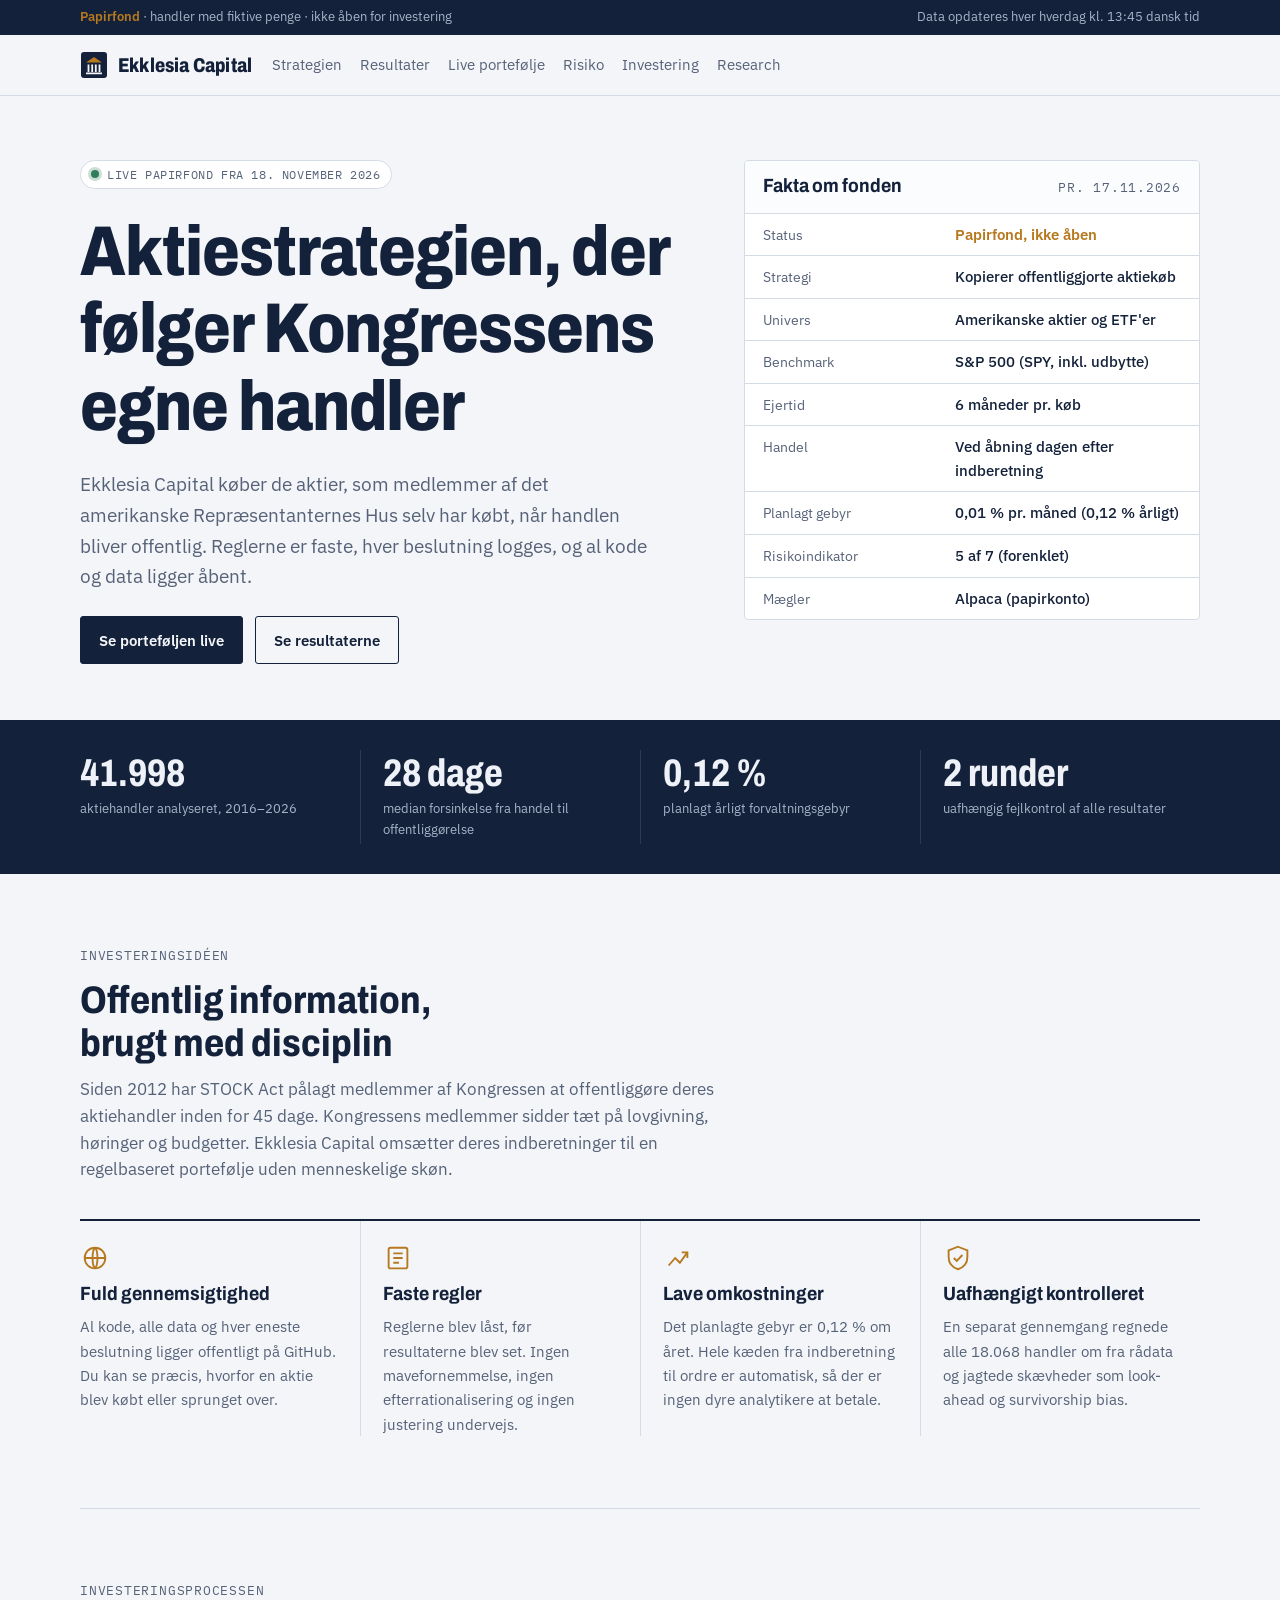
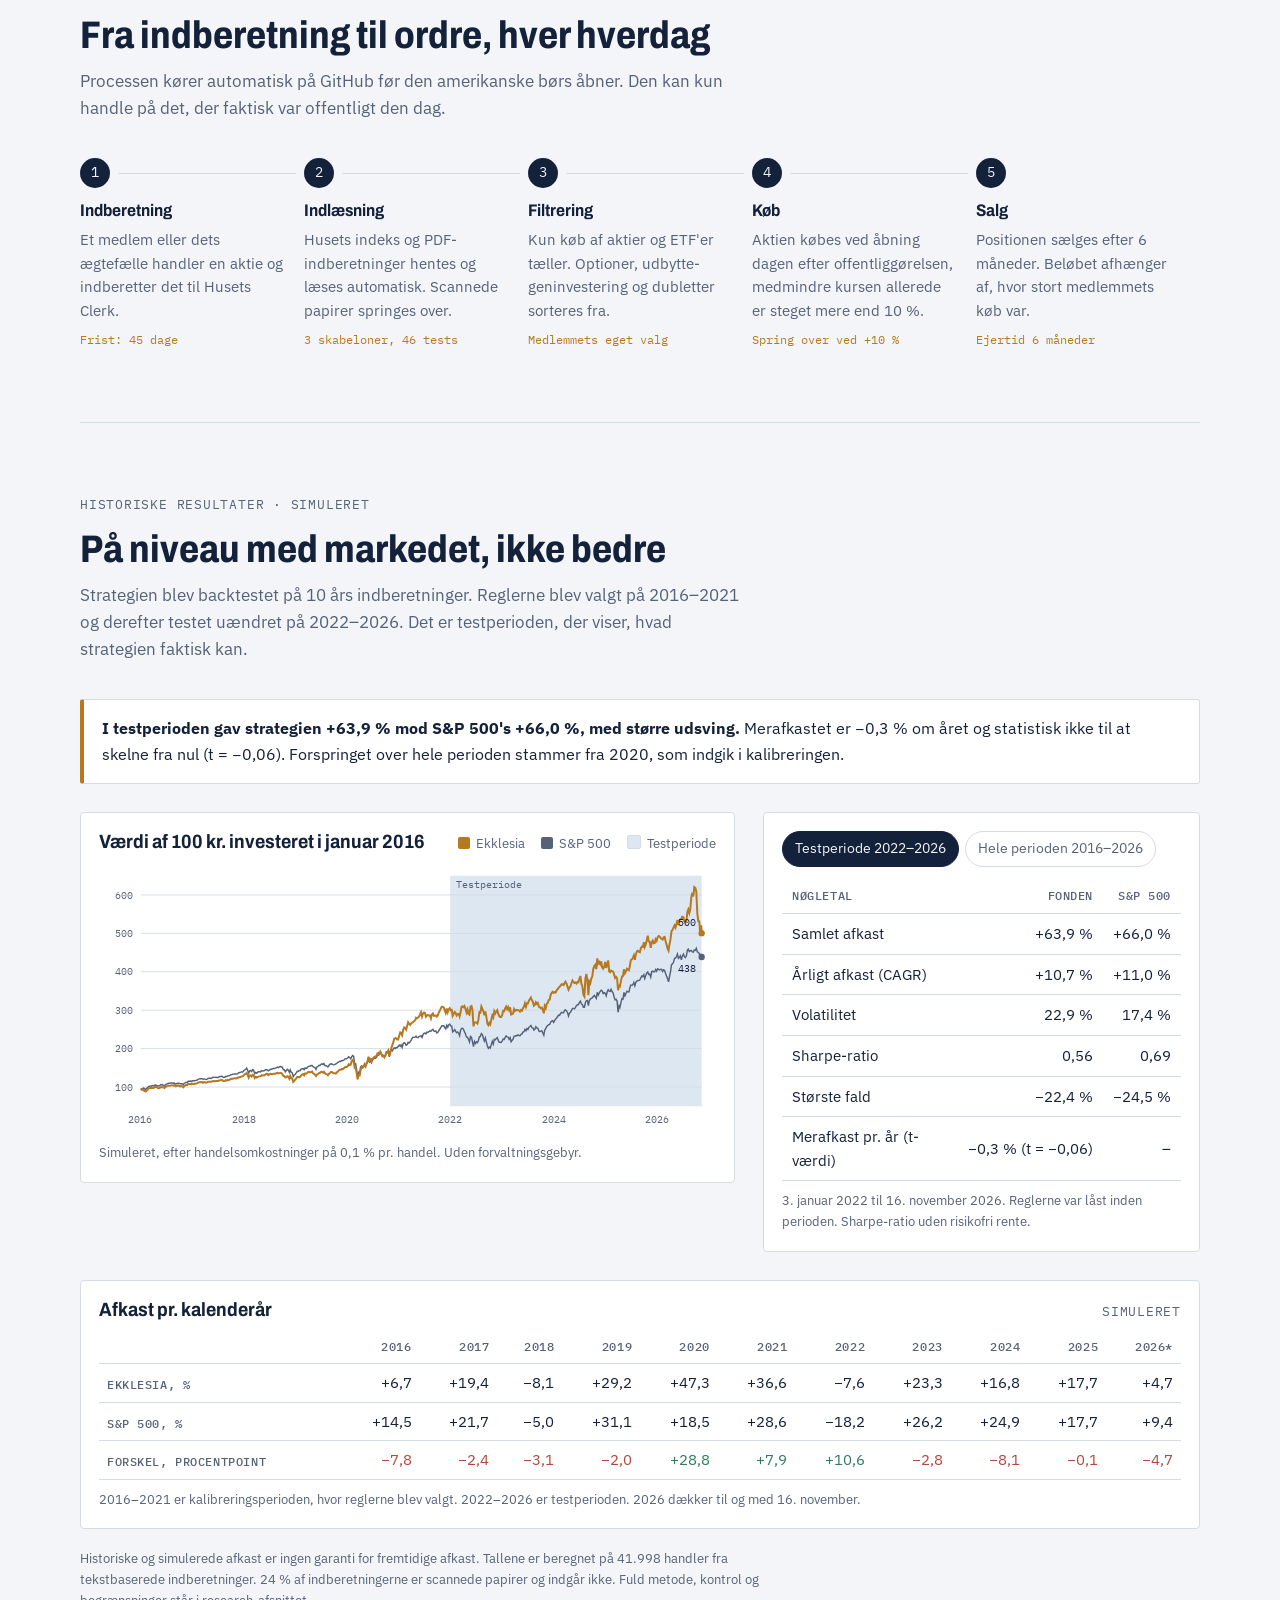
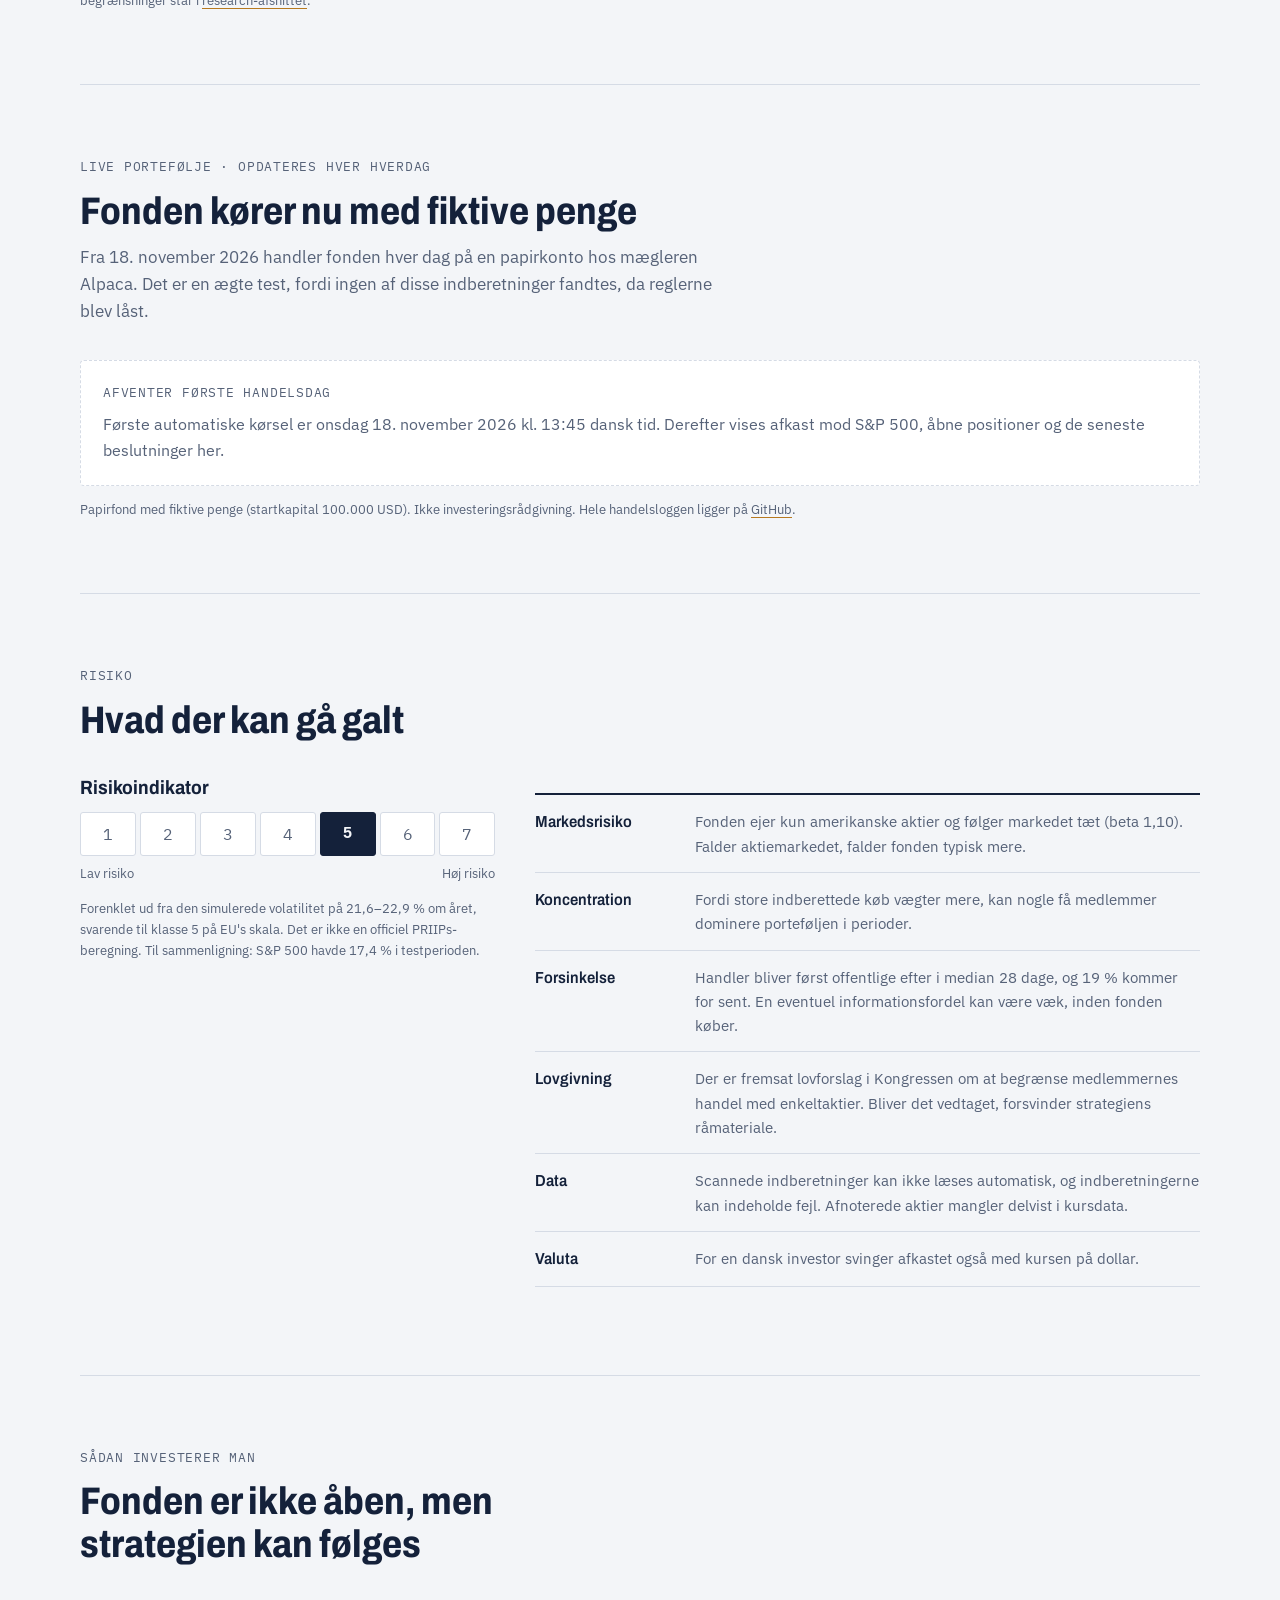
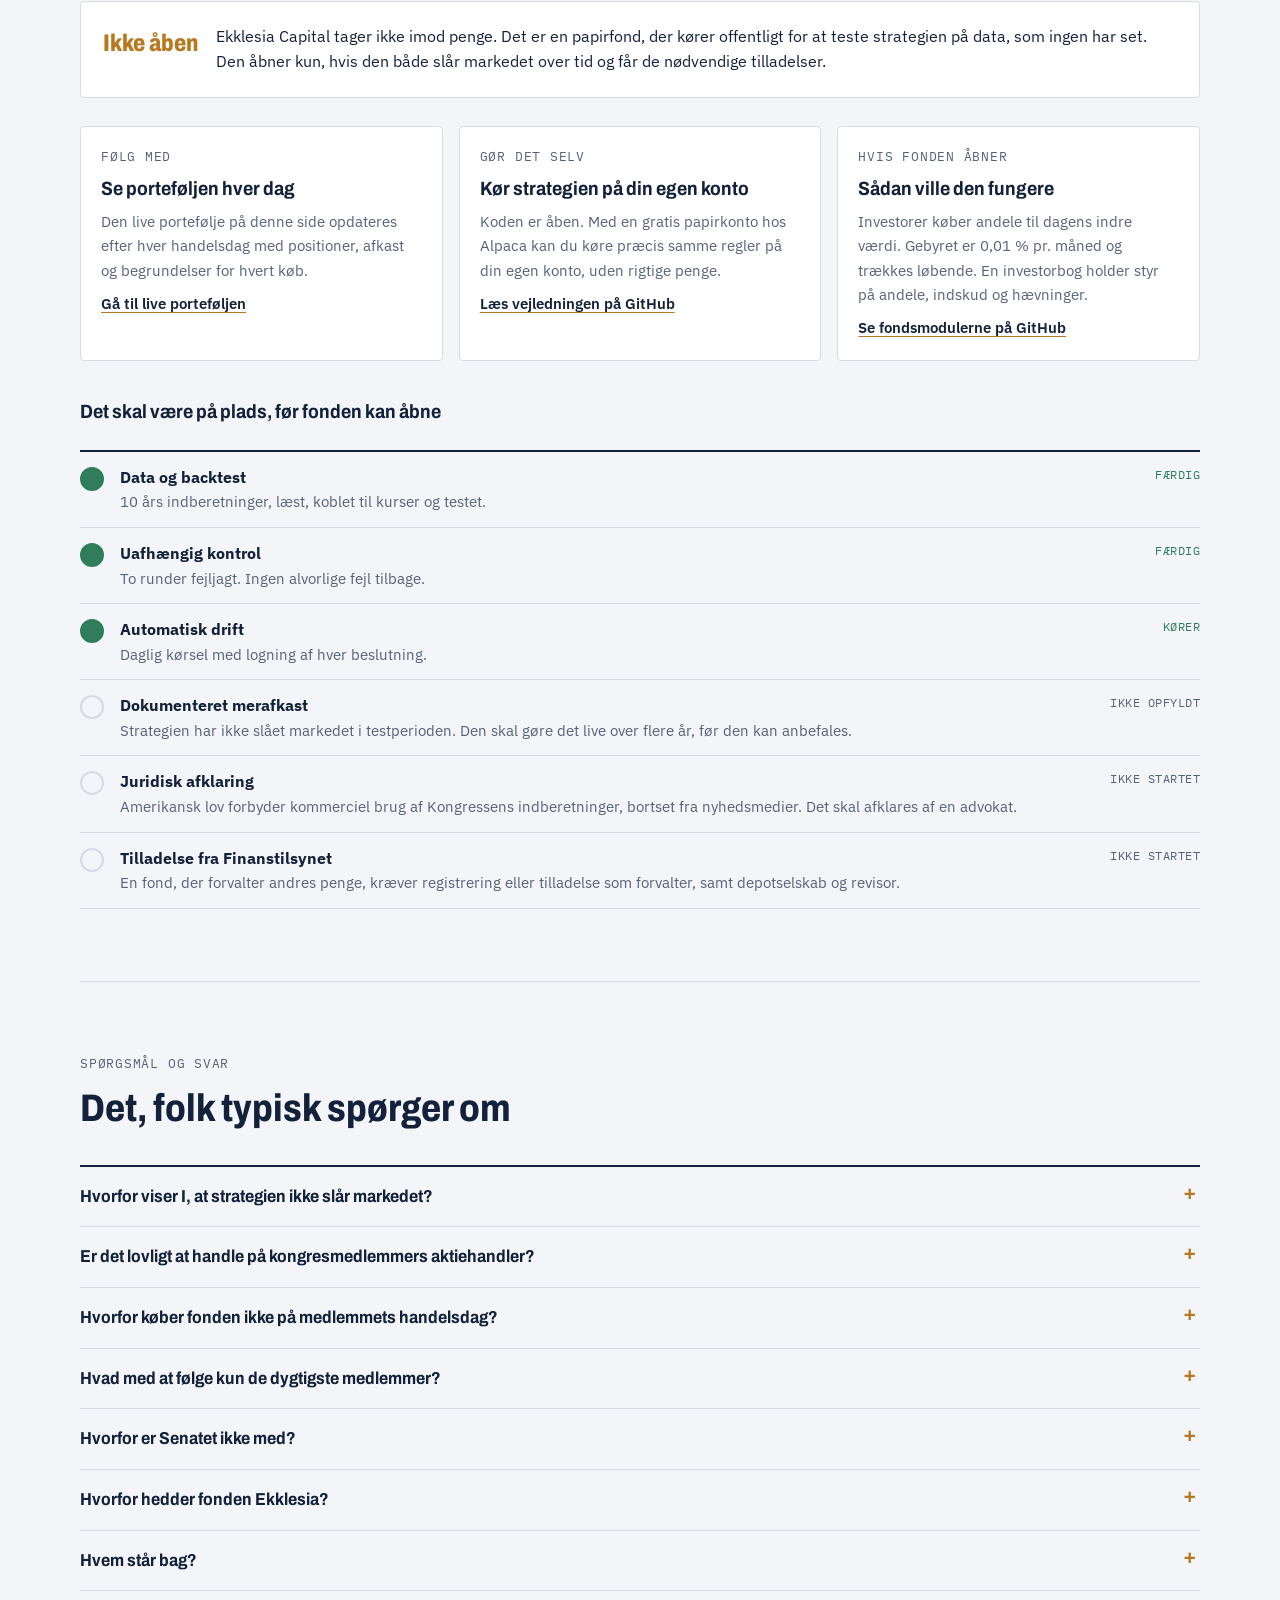
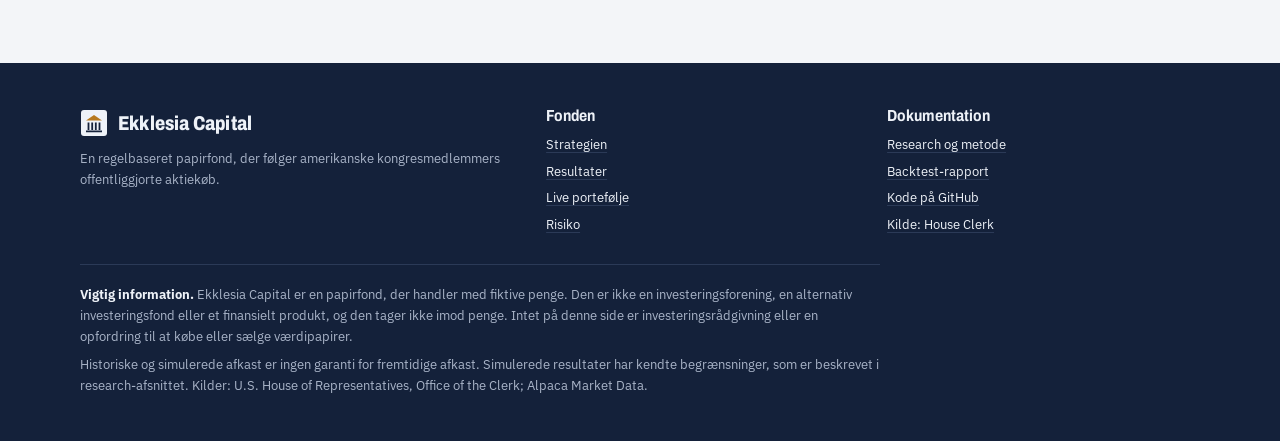
==== commit e9076fcf: "Hjemmeside: fonden hedder nu Ekklesia Capital Navnet efter Athens folkeforsamling. Nyt delingsbilled" ====
--- a/docs/index.html
+++ b/docs/index.html
@@ -3,10 +3,10 @@
 <head>
 <meta charset="utf-8">
 <meta name="viewport" content="width=device-width, initial-scale=1, viewport-fit=cover">
-<title>Congress Fund</title>
+<title>Ekklesia Capital</title>
 <meta name="description" content="En regelbaseret papirfond, der følger amerikanske kongresmedlemmers offentliggjorte aktiekøb. Ærlige resultater, åben kode og en live portefølje.">
 <meta property="og:type" content="website">
-<meta property="og:title" content="Congress Fund">
+<meta property="og:title" content="Ekklesia Capital">
 <meta property="og:description" content="En regelbaseret papirfond, der følger amerikanske kongresmedlemmers offentliggjorte aktiekøb. Ærlige resultater, åben kode og en live portefølje.">
 <meta property="og:url" content="https://oleo007pat.github.io/congress-fund/">
 <meta property="og:image" content="https://oleo007pat.github.io/congress-fund/assets/og.png">
@@ -233,7 +233,7 @@
 
 <header class="nav">
   <div class="wrap">
-    <a class="brand" href="index.html" aria-label="Congress Fund, forside"><svg viewBox="0 0 28 28" aria-hidden="true"><rect class="mk-bg" x="1" y="1" width="26" height="26" rx="3"/><path class="mk-roof" d="M6 11.5 14 6l8 5.5z"/><path class="mk-col" d="M8.5 13.5v7.5M12.2 13.5v7.5M15.8 13.5v7.5M19.5 13.5v7.5M6 22.4h16"/></svg>Congress Fund</a>
+    <a class="brand" href="index.html" aria-label="Ekklesia Capital, forside"><svg viewBox="0 0 28 28" aria-hidden="true"><rect class="mk-bg" x="1" y="1" width="26" height="26" rx="3"/><path class="mk-roof" d="M6 11.5 14 6l8 5.5z"/><path class="mk-col" d="M8.5 13.5v7.5M12.2 13.5v7.5M15.8 13.5v7.5M19.5 13.5v7.5M6 22.4h16"/></svg>Ekklesia Capital</a>
     <nav aria-label="Hovedmenu"><ul>
       <li><a href="#strategi">Strategien</a></li>
       <li><a href="#resultater">Resultater</a></li>
@@ -251,7 +251,7 @@
     <div class="hero-copy">
       <span class="pill"><i></i>Live papirfond fra 18. november 2026</span>
       <h1>Aktiestrategien, der følger Kongressens egne handler</h1>
-      <p class="lede">Congress Fund køber de aktier, som medlemmer af det amerikanske Repræsentanternes Hus selv har købt, når handlen bliver offentlig. Reglerne er faste, hver beslutning logges, og al kode og data ligger åbent.</p>
+      <p class="lede">Ekklesia Capital køber de aktier, som medlemmer af det amerikanske Repræsentanternes Hus selv har købt, når handlen bliver offentlig. Reglerne er faste, hver beslutning logges, og al kode og data ligger åbent.</p>
       <div class="btns">
         <a class="btn primary" href="#live">Se porteføljen live</a>
         <a class="btn ghost" href="#resultater">Se resultaterne</a>
@@ -290,7 +290,7 @@
   <div class="sec-head prose">
     <span class="label">Investeringsidéen</span>
     <h2 id="h-ide">Offentlig information, brugt med disciplin</h2>
-    <p>Siden 2012 har STOCK Act pålagt medlemmer af Kongressen at offentliggøre deres aktiehandler inden for 45 dage. Kongressens medlemmer sidder tæt på lovgivning, høringer og budgetter. Congress Fund omsætter deres indberetninger til en regelbaseret portefølje uden menneskelige skøn.</p>
+    <p>Siden 2012 har STOCK Act pålagt medlemmer af Kongressen at offentliggøre deres aktiehandler inden for 45 dage. Kongressens medlemmer sidder tæt på lovgivning, høringer og budgetter. Ekklesia Capital omsætter deres indberetninger til en regelbaseret portefølje uden menneskelige skøn.</p>
   </div>
   <div class="pillars">
     <div class="pillar">
@@ -342,8 +342,8 @@
   <div class="perf">
     <figure class="card" style="margin:0">
       <div class="card-head"><h3>Værdi af 100 kr. investeret i januar 2016</h3>
-        <div class="legend"><span><i style="background:var(--accent)"></i>Congress Fund</span><span><i style="background:var(--muted)"></i>S&amp;P 500</span><span><i class="shade"></i>Testperiode</span></div></div>
-      <div class="chart-scroll"><svg id="eq" viewBox="0 0 680 300" role="img" aria-label="Simuleret værdi af Congress Fund og S&amp;P 500 fra 2016 til 2026" style="width:100%;min-width:520px;height:auto"></svg></div>
+        <div class="legend"><span><i style="background:var(--accent)"></i>Ekklesia</span><span><i style="background:var(--muted)"></i>S&amp;P 500</span><span><i class="shade"></i>Testperiode</span></div></div>
+      <div class="chart-scroll"><svg id="eq" viewBox="0 0 680 300" role="img" aria-label="Simuleret værdi af Ekklesia Capital og S&amp;P 500 fra 2016 til 2026" style="width:100%;min-width:520px;height:auto"></svg></div>
       <figcaption>Simuleret, efter handelsomkostninger på 0,1 % pr. handel. Uden forvaltningsgebyr.</figcaption>
     </figure>
     <div class="card">
@@ -363,7 +363,7 @@
     <div class="card-head"><h3>Afkast pr. kalenderår</h3><span class="label">Simuleret</span></div>
     <div class="table-scroll"><table class="years">
       <thead><tr><th></th><th class="r">2016</th><th class="r">2017</th><th class="r">2018</th><th class="r">2019</th><th class="r">2020</th><th class="r">2021</th><th class="r">2022</th><th class="r">2023</th><th class="r">2024</th><th class="r">2025</th><th class="r">2026*</th></tr></thead>
-      <tbody class="num"><tr><th>Congress Fund, %</th><td class="r">+6,7</td><td class="r">+19,4</td><td class="r">−8,1</td><td class="r">+29,2</td><td class="r">+47,3</td><td class="r">+36,6</td><td class="r">−7,6</td><td class="r">+23,3</td><td class="r">+16,8</td><td class="r">+17,7</td><td class="r">+4,7</td></tr><tr><th>S&amp;P 500, %</th><td class="r">+14,5</td><td class="r">+21,7</td><td class="r">−5,0</td><td class="r">+31,1</td><td class="r">+18,5</td><td class="r">+28,6</td><td class="r">−18,2</td><td class="r">+26,2</td><td class="r">+24,9</td><td class="r">+17,7</td><td class="r">+9,4</td></tr><tr><th>Forskel, procentpoint</th><td class="r neg">−7,8</td><td class="r neg">−2,4</td><td class="r neg">−3,1</td><td class="r neg">−2,0</td><td class="r pos">+28,8</td><td class="r pos">+7,9</td><td class="r pos">+10,6</td><td class="r neg">−2,8</td><td class="r neg">−8,1</td><td class="r neg">−0,1</td><td class="r neg">−4,7</td></tr></tbody>
+      <tbody class="num"><tr><th>Ekklesia, %</th><td class="r">+6,7</td><td class="r">+19,4</td><td class="r">−8,1</td><td class="r">+29,2</td><td class="r">+47,3</td><td class="r">+36,6</td><td class="r">−7,6</td><td class="r">+23,3</td><td class="r">+16,8</td><td class="r">+17,7</td><td class="r">+4,7</td></tr><tr><th>S&amp;P 500, %</th><td class="r">+14,5</td><td class="r">+21,7</td><td class="r">−5,0</td><td class="r">+31,1</td><td class="r">+18,5</td><td class="r">+28,6</td><td class="r">−18,2</td><td class="r">+26,2</td><td class="r">+24,9</td><td class="r">+17,7</td><td class="r">+9,4</td></tr><tr><th>Forskel, procentpoint</th><td class="r neg">−7,8</td><td class="r neg">−2,4</td><td class="r neg">−3,1</td><td class="r neg">−2,0</td><td class="r pos">+28,8</td><td class="r pos">+7,9</td><td class="r pos">+10,6</td><td class="r neg">−2,8</td><td class="r neg">−8,1</td><td class="r neg">−0,1</td><td class="r neg">−4,7</td></tr></tbody>
     </table></div>
     <p class="note" style="margin-top:10px">2016–2021 er kalibreringsperioden, hvor reglerne blev valgt. 2022–2026 er testperioden. 2026 dækker til og med 16. november.</p>
   </div>
@@ -412,7 +412,7 @@
   </div>
   <div class="status-box">
     <span class="big">Ikke åben</span>
-    <p>Congress Fund tager ikke imod penge. Det er en papirfond, der kører offentligt for at teste strategien på data, som ingen har set. Den åbner kun, hvis den både slår markedet over tid og får de nødvendige tilladelser.</p>
+    <p>Ekklesia Capital tager ikke imod penge. Det er en papirfond, der kører offentligt for at teste strategien på data, som ingen har set. Den åbner kun, hvis den både slår markedet over tid og får de nødvendige tilladelser.</p>
   </div>
   <div class="ways">
     <article class="way">
@@ -452,11 +452,12 @@
   </div>
   <div class="faq">
     <details><summary>Hvorfor viser I, at strategien ikke slår markedet?</summary><div class="ans"><p>Fordi det er resultatet. Første version af backtesten viste +106 % mod markedets +66 %. Den uafhængige kontrol fandt, at tallet skyldtes en målefejl: testporteføljen startede tom. Rettet gav strategien det samme som markedet. En fond, der skjuler den slags, fortjener ingen tillid.</p></div></details>
-    <details><summary>Er det lovligt at handle på kongresmedlemmers aktiehandler?</summary><div class="ans"><p>Indberetningerne er offentlige, og enhver kan læse dem og handle på dem for egen regning. Amerikansk lov forbyder dog at bruge selve indberetningerne til kommercielle formål, bortset fra nyhedsmedier. Derfor er Congress Fund en papirfond og ikke et kommercielt produkt. Dette er ikke juridisk rådgivning.</p></div></details>
+    <details><summary>Er det lovligt at handle på kongresmedlemmers aktiehandler?</summary><div class="ans"><p>Indberetningerne er offentlige, og enhver kan læse dem og handle på dem for egen regning. Amerikansk lov forbyder dog at bruge selve indberetningerne til kommercielle formål, bortset fra nyhedsmedier. Derfor er Ekklesia Capital en papirfond og ikke et kommercielt produkt. Dette er ikke juridisk rådgivning.</p></div></details>
     <details><summary>Hvorfor køber fonden ikke på medlemmets handelsdag?</summary><div class="ans"><p>Fordi handlen først er kendt, når indberetningen bliver offentlig, i median 28 dage senere. At bruge handelsdatoen i en backtest ville give et kunstigt godt resultat, som ingen kunne have opnået.</p></div></details>
     <details><summary>Hvad med at følge kun de dygtigste medlemmer?</summary><div class="ans"><p>Det er testet. Hvis man kun kopierer de 20 % af medlemmerne med de bedste tidligere resultater, får man +89,6 % i testperioden. Men 75 % af porteføljen kom fra to medlemmer, og uden det største af dem faldt afkastet til +19,2 %. Justeret for de 128 varianter, der blev prøvet, forsvinder fordelen. Tidligere vindere fortsatte ikke med at vinde.</p></div></details>
     <details><summary>Hvorfor er Senatet ikke med?</summary><div class="ans"><p>Senatets database blokerer automatiske hentninger. Senatet kommer med i en senere version, hvis der findes en lovlig datakilde.</p></div></details>
-    <details><summary>Hvem står bag?</summary><div class="ans"><p>Congress Fund er et uafhængigt forskningsprojekt. Det er bygget i Python med offentlige data fra Repræsentanternes Hus og kurser fra Alpaca. Det har ingen tilknytning til Kongressen eller til nogen kapitalforvalter.</p></div></details>
+    <details><summary>Hvorfor hedder fonden Ekklesia?</summary><div class="ans"><p>Ekklesia var folkeforsamlingen i det antikke Athen, hvor borgerne mødtes og traf beslutninger i fællesskab. Fonden følger det moderne modstykke, Kongressen, og bygger på samme idé: at de folkevalgtes handlinger skal være synlige for alle.</p></div></details>
+    <details><summary>Hvem står bag?</summary><div class="ans"><p>Ekklesia Capital er et uafhængigt forskningsprojekt. Det er bygget i Python med offentlige data fra Repræsentanternes Hus og kurser fra Alpaca. Det har ingen tilknytning til Kongressen eller til nogen kapitalforvalter.</p></div></details>
   </div>
 </section>
 </div>
@@ -466,14 +467,14 @@
   <div class="wrap">
     <div class="foot-grid">
       <div style="display:grid;gap:10px;align-content:start">
-        <a class="brand" href="index.html"><svg viewBox="0 0 28 28" aria-hidden="true"><rect class="mk-bg" x="1" y="1" width="26" height="26" rx="3"/><path class="mk-roof" d="M6 11.5 14 6l8 5.5z"/><path class="mk-col" d="M8.5 13.5v7.5M12.2 13.5v7.5M15.8 13.5v7.5M19.5 13.5v7.5M6 22.4h16"/></svg>Congress Fund</a>
+        <a class="brand" href="index.html"><svg viewBox="0 0 28 28" aria-hidden="true"><rect class="mk-bg" x="1" y="1" width="26" height="26" rx="3"/><path class="mk-roof" d="M6 11.5 14 6l8 5.5z"/><path class="mk-col" d="M8.5 13.5v7.5M12.2 13.5v7.5M15.8 13.5v7.5M19.5 13.5v7.5M6 22.4h16"/></svg>Ekklesia Capital</a>
         <p>En regelbaseret papirfond, der følger amerikanske kongresmedlemmers offentliggjorte aktiekøb.</p>
       </div>
       <div><h4>Fonden</h4><ul><li><a href="#strategi">Strategien</a></li><li><a href="#resultater">Resultater</a></li><li><a href="#live">Live portefølje</a></li><li><a href="#risiko">Risiko</a></li></ul></div>
       <div><h4>Dokumentation</h4><ul><li><a href="research.html">Research og metode</a></li><li><a href="https://github.com/Oleo007pat/congress-fund/blob/main/reports/backtest_v1.md">Backtest-rapport</a></li><li><a href="https://github.com/Oleo007pat/congress-fund">Kode på GitHub</a></li><li><a href="https://disclosures-clerk.house.gov/FinancialDisclosure">Kilde: House Clerk</a></li></ul></div>
     </div>
     <div class="legal">
-      <p><b style="color:var(--band-ink)">Vigtig information.</b> Congress Fund er en papirfond, der handler med fiktive penge. Den er ikke en investeringsforening, en alternativ investeringsfond eller et finansielt produkt, og den tager ikke imod penge. Intet på denne side er investeringsrådgivning eller en opfordring til at købe eller sælge værdipapirer.</p>
+      <p><b style="color:var(--band-ink)">Vigtig information.</b> Ekklesia Capital er en papirfond, der handler med fiktive penge. Den er ikke en investeringsforening, en alternativ investeringsfond eller et finansielt produkt, og den tager ikke imod penge. Intet på denne side er investeringsrådgivning eller en opfordring til at købe eller sælge værdipapirer.</p>
       <p>Historiske og simulerede afkast er ingen garanti for fremtidige afkast. Simulerede resultater har kendte begrænsninger, som er beskrevet i research-afsnittet. Kilder: U.S. House of Representatives, Office of the Clerk; Alpaca Market Data.</p>
     </div>
   </div>
@@ -533,11 +534,11 @@
       return;}
     var tr=D.total_return||{},lr=D.last_run||{},h='';
     h+='<div class="live-kpis">'+
-      '<div><b class="num">'+pct(tr.fund_pct)+'</b><span>Congress Fund siden '+esc(D.start_date)+'</span></div>'+
+      '<div><b class="num">'+pct(tr.fund_pct)+'</b><span>Ekklesia siden '+esc(D.start_date)+'</span></div>'+
       '<div><b class="num">'+pct(tr.spy_pct)+'</b><span>S&amp;P 500 i samme periode</span></div>'+
       '<div><b class="num">'+(D.positions?D.positions.length:0)+'</b><span>åbne positioner</span></div>'+
       '<div><b class="num" style="font-size:1.05rem;font-family:var(--mono);font-stretch:100%">'+esc(String(lr.time_utc||'').slice(0,16).replace('T',' '))+'</b><span>seneste kørsel (UTC) · '+esc(lr.status)+'</span></div></div>';
-    h+='<figure class="card" style="margin:0"><div class="card-head"><h3>Værdi, indeks 100 ved start</h3><div class="legend"><span><i style="background:var(--accent)"></i>Congress Fund</span><span><i style="background:var(--muted)"></i>S&amp;P 500</span></div></div><div class="chart-scroll"><svg id="livechart" viewBox="0 0 680 240" role="img" aria-label="Papirfondens værdi mod S&amp;P 500" style="width:100%;min-width:480px;height:auto"></svg></div></figure>';
+    h+='<figure class="card" style="margin:0"><div class="card-head"><h3>Værdi, indeks 100 ved start</h3><div class="legend"><span><i style="background:var(--accent)"></i>Ekklesia</span><span><i style="background:var(--muted)"></i>S&amp;P 500</span></div></div><div class="chart-scroll"><svg id="livechart" viewBox="0 0 680 240" role="img" aria-label="Papirfondens værdi mod S&amp;P 500" style="width:100%;min-width:480px;height:auto"></svg></div></figure>';
     if(D.positions&&D.positions.length){
       h+='<div><h3 style="margin-bottom:8px">Åbne positioner</h3><div class="table-scroll"><table><thead><tr><th>Aktie</th><th>Medlem</th><th>Indberettet</th><th>Købt</th><th class="r">Afkast</th><th>Planlagt salg</th></tr></thead><tbody class="num">';
       D.positions.forEach(function(p){h+='<tr><td><b>'+esc(p.ticker)+'</b></td><td>'+esc(p.member)+'</td><td>'+esc(p.filed)+'</td><td>'+esc(p.entered)+'</td><td class="r">'+pct(p.return_pct)+'</td><td>'+esc(p.planned_exit)+'</td></tr>';});
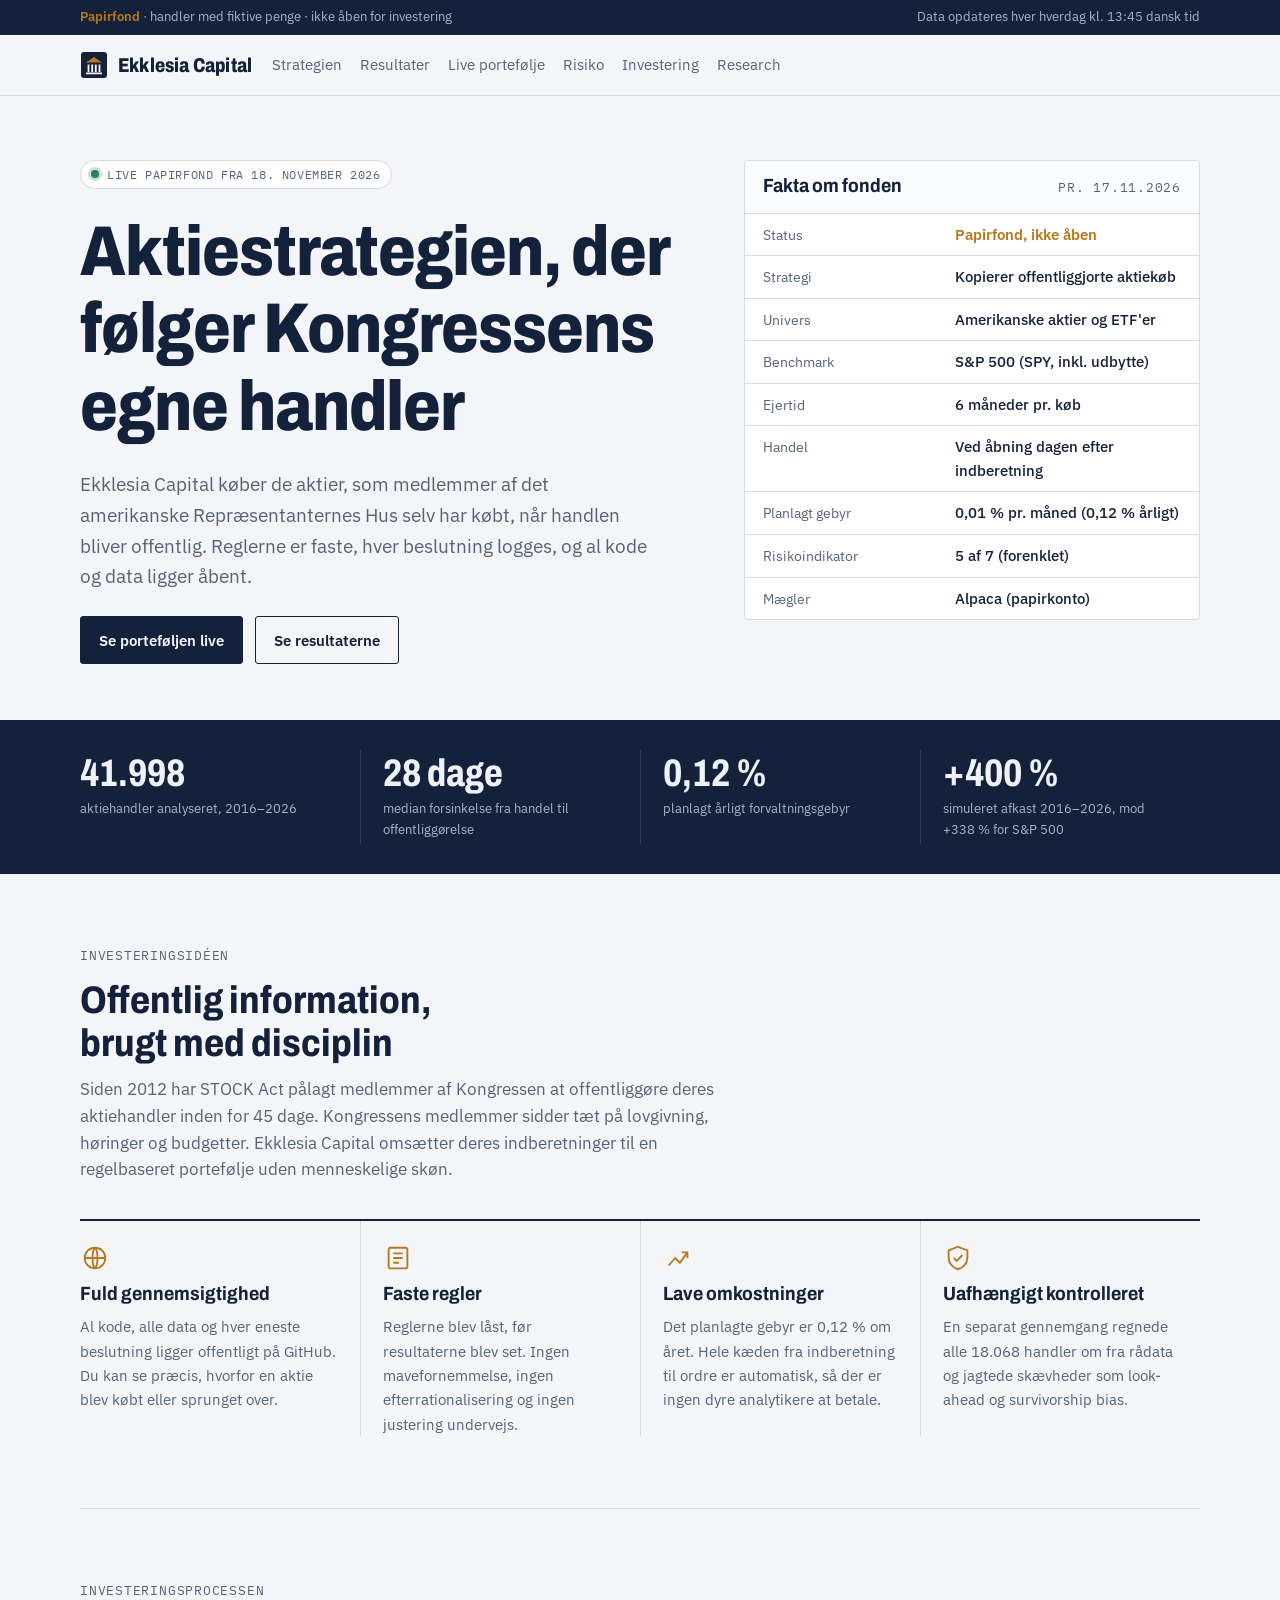
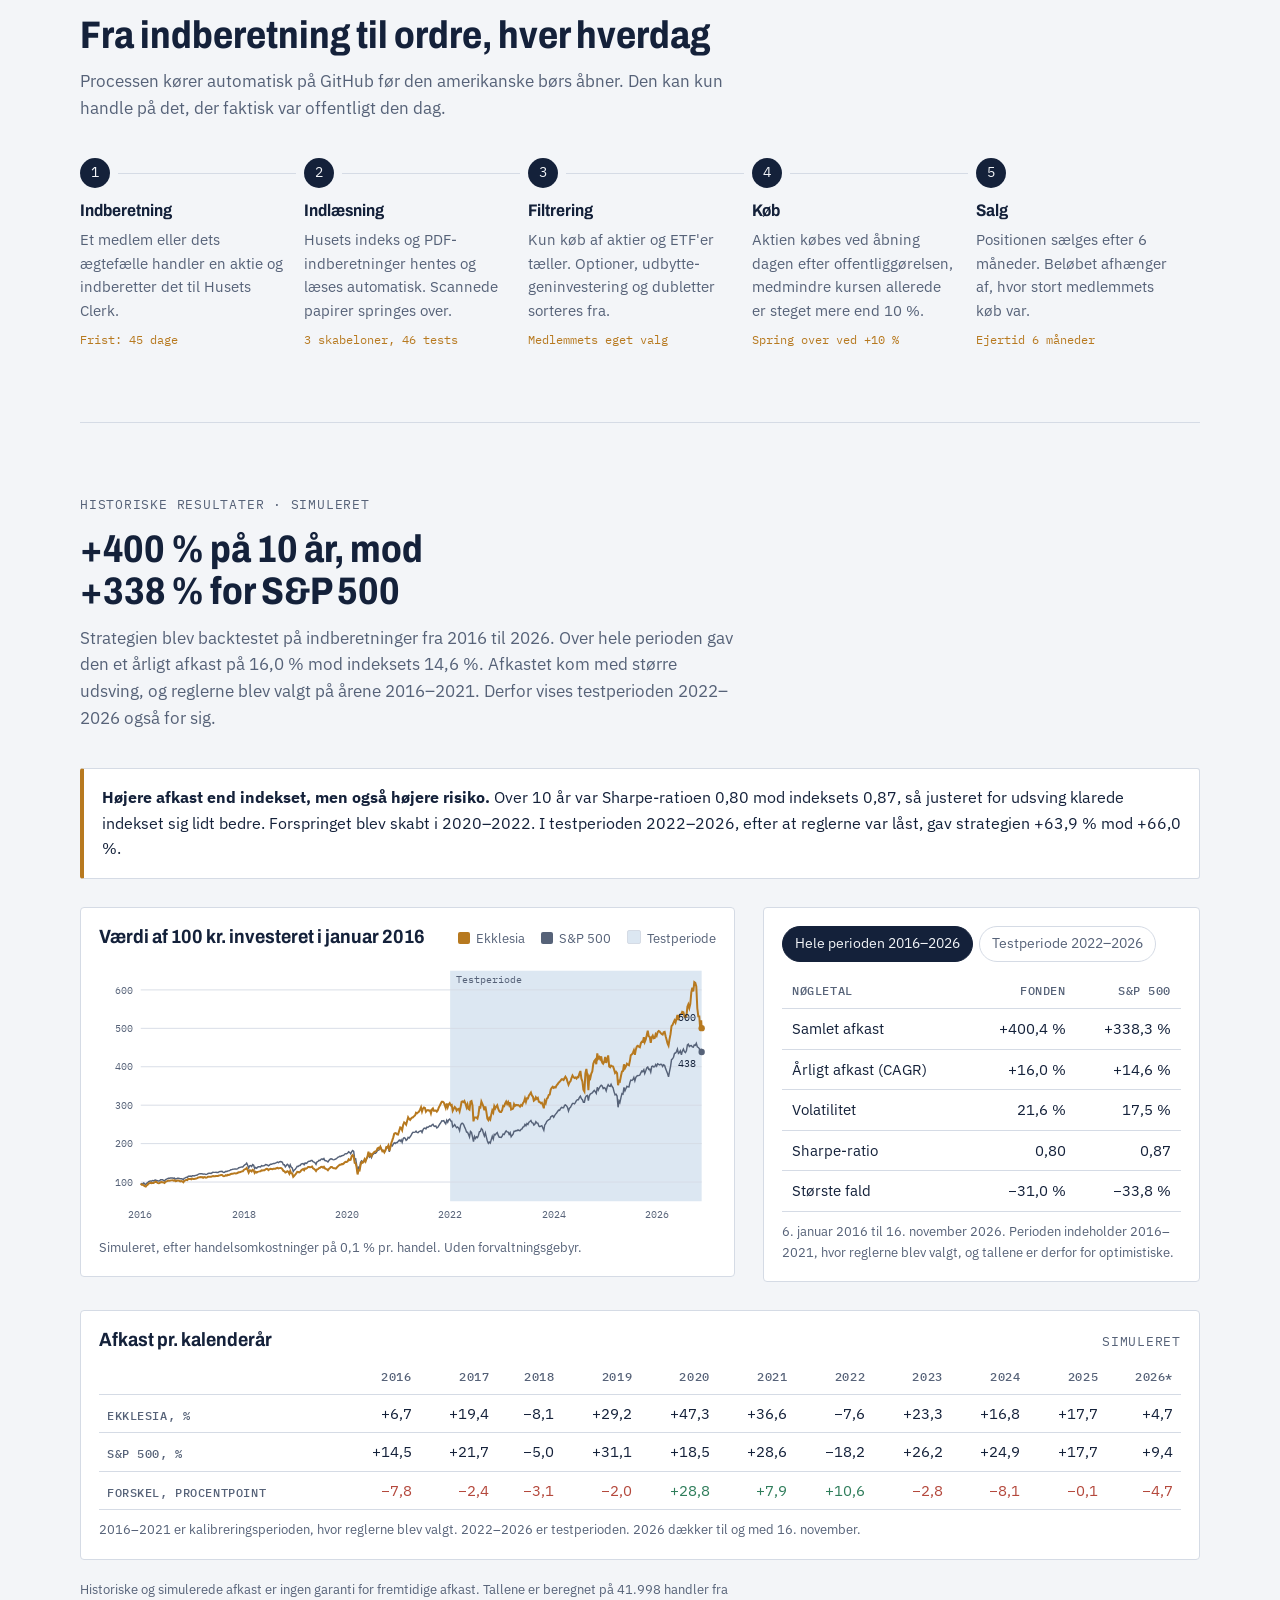
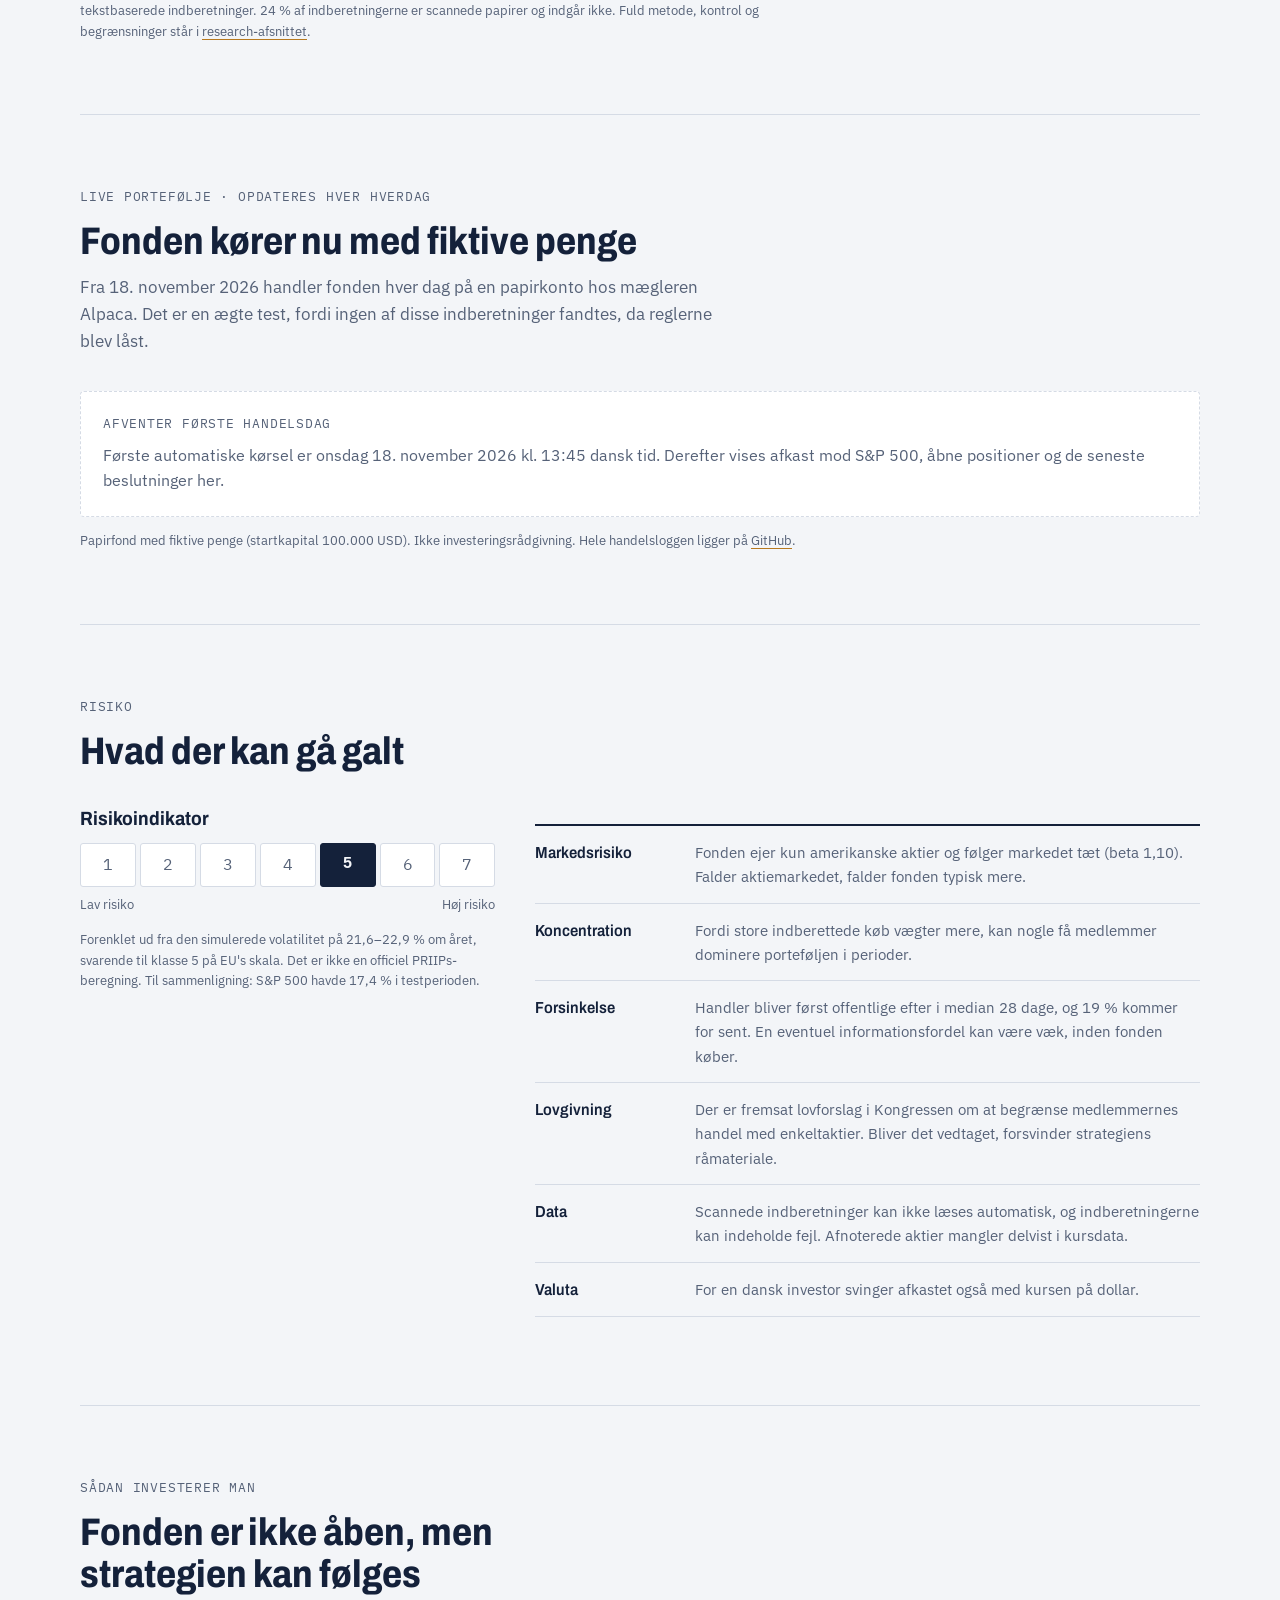
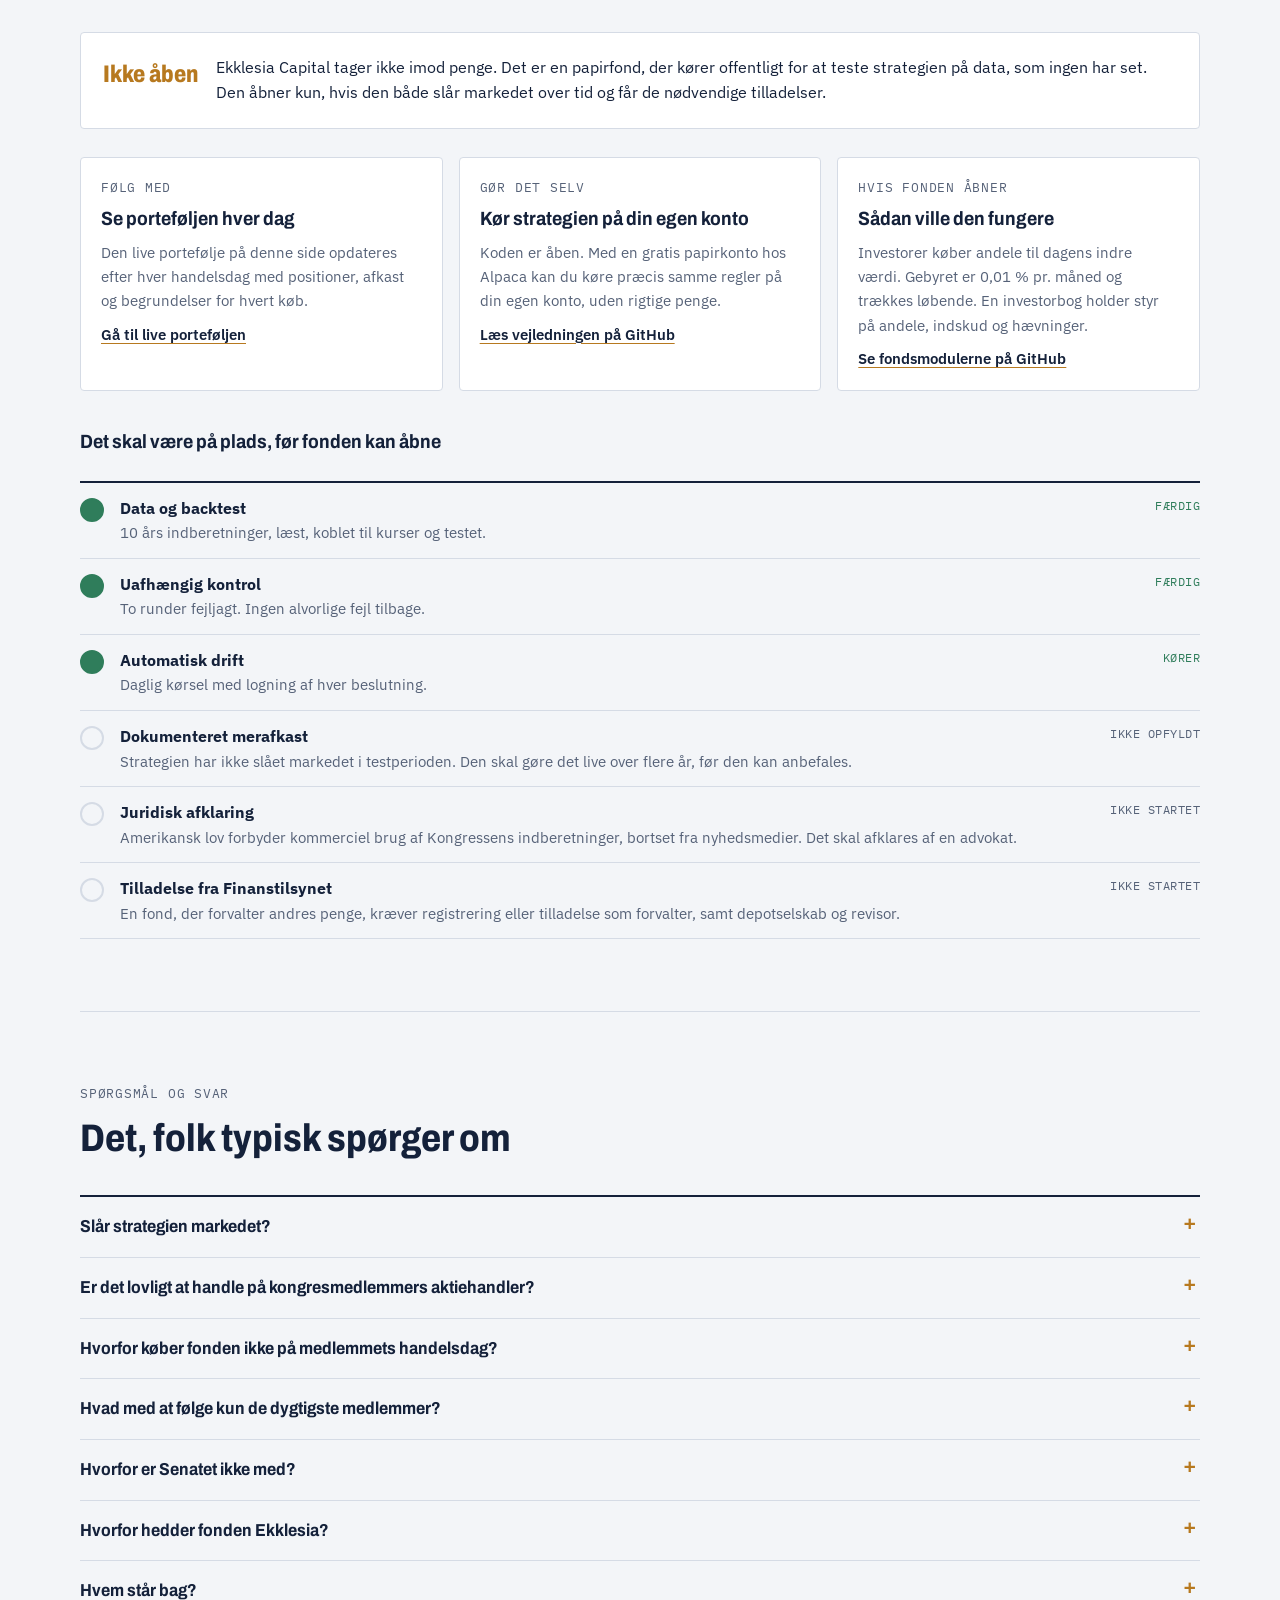
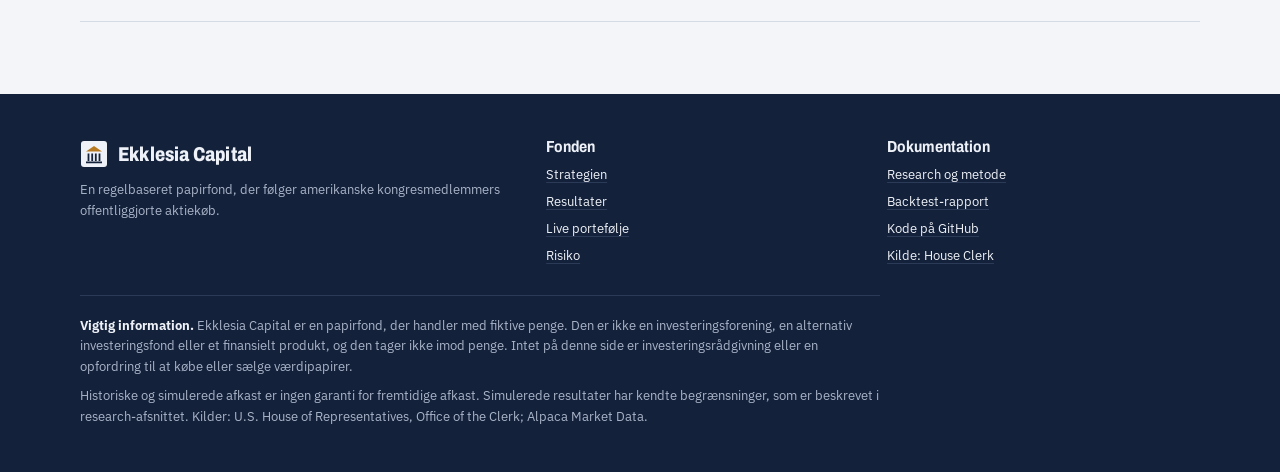
==== commit c1812aae: "Hjemmeside: resultater leder med 10-årsafkastet (+400 % mod +338 %) Med tydelig risiko-forbehold: la" ====
--- a/docs/index.html
+++ b/docs/index.html
@@ -280,7 +280,7 @@
       <div><b class="num">41.998</b><span>aktiehandler analyseret, 2016–2026</span></div>
       <div><b class="num">28 dage</b><span>median forsinkelse fra handel til offentliggørelse</span></div>
       <div><b class="num">0,12 %</b><span>planlagt årligt forvaltningsgebyr</span></div>
-      <div><b class="num">2 runder</b><span>uafhængig fejlkontrol af alle resultater</span></div>
+      <div><b class="num">+400 %</b><span>simuleret afkast 2016–2026, mod +338 % for S&amp;P 500</span></div>
     </div>
   </div>
 </div>
@@ -334,10 +334,10 @@
 <section id="resultater" aria-labelledby="h-res">
   <div class="sec-head prose">
     <span class="label">Historiske resultater · simuleret</span>
-    <h2 id="h-res">På niveau med markedet, ikke bedre</h2>
-    <p>Strategien blev backtestet på 10 års indberetninger. Reglerne blev valgt på 2016–2021 og derefter testet uændret på 2022–2026. Det er testperioden, der viser, hvad strategien faktisk kan.</p>
-  </div>
-  <div class="verdict-line"><p><b>I testperioden gav strategien +63,9 % mod S&amp;P 500's +66,0 %, med større udsving.</b> Merafkastet er −0,3 % om året og statistisk ikke til at skelne fra nul (t = −0,06). Forspringet over hele perioden stammer fra 2020, som indgik i kalibreringen.</p></div>
+    <h2 id="h-res">+400 % på 10 år, mod +338 % for S&amp;P 500</h2>
+    <p>Strategien blev backtestet på indberetninger fra 2016 til 2026. Over hele perioden gav den et årligt afkast på 16,0 % mod indeksets 14,6 %. Afkastet kom med større udsving, og reglerne blev valgt på årene 2016–2021. Derfor vises testperioden 2022–2026 også for sig.</p>
+  </div>
+  <div class="verdict-line"><p><b>Højere afkast end indekset, men også højere risiko.</b> Over 10 år var Sharpe-ratioen 0,80 mod indeksets 0,87, så justeret for udsving klarede indekset sig lidt bedre. Forspringet blev skabt i 2020–2022. I testperioden 2022–2026, efter at reglerne var låst, gav strategien +63,9 % mod +66,0 %.</p></div>
 
   <div class="perf">
     <figure class="card" style="margin:0">
@@ -348,8 +348,8 @@
     </figure>
     <div class="card">
       <div class="tabs" role="group" aria-label="Vælg periode">
-        <button type="button" id="tab-oos" aria-pressed="true">Testperiode 2022–2026</button>
-        <button type="button" id="tab-all" aria-pressed="false">Hele perioden 2016–2026</button>
+        <button type="button" id="tab-all" aria-pressed="true">Hele perioden 2016–2026</button>
+        <button type="button" id="tab-oos" aria-pressed="false">Testperiode 2022–2026</button>
       </div>
       <div class="table-scroll"><table id="metrics">
         <thead><tr><th>Nøgletal</th><th class="r">Fonden</th><th class="r">S&amp;P 500</th></tr></thead>
@@ -451,7 +451,7 @@
     <h2 id="h-faq">Det, folk typisk spørger om</h2>
   </div>
   <div class="faq">
-    <details><summary>Hvorfor viser I, at strategien ikke slår markedet?</summary><div class="ans"><p>Fordi det er resultatet. Første version af backtesten viste +106 % mod markedets +66 %. Den uafhængige kontrol fandt, at tallet skyldtes en målefejl: testporteføljen startede tom. Rettet gav strategien det samme som markedet. En fond, der skjuler den slags, fortjener ingen tillid.</p></div></details>
+    <details><summary>Slår strategien markedet?</summary><div class="ans"><p>Over hele perioden 2016–2026 gav den +400 % mod indeksets +338 %, men med større udsving og en lavere Sharpe-ratio. I testperioden 2022–2026, efter at reglerne var låst, gav den +63,9 % mod +66,0 %. Forskellen er statistisk ikke til at skelne fra nul.</p><p>Første version af testen viste +106 % mod +66 % i testperioden. Den uafhængige kontrol fandt, at tallet skyldtes en målefejl: testporteføljen startede tom. Fonden viser de rettede tal, fordi en fond, der skjuler den slags, ikke fortjener tillid. Den live papirfond afgør spørgsmålet over de kommende år.</p></div></details>
     <details><summary>Er det lovligt at handle på kongresmedlemmers aktiehandler?</summary><div class="ans"><p>Indberetningerne er offentlige, og enhver kan læse dem og handle på dem for egen regning. Amerikansk lov forbyder dog at bruge selve indberetningerne til kommercielle formål, bortset fra nyhedsmedier. Derfor er Ekklesia Capital en papirfond og ikke et kommercielt produkt. Dette er ikke juridisk rådgivning.</p></div></details>
     <details><summary>Hvorfor køber fonden ikke på medlemmets handelsdag?</summary><div class="ans"><p>Fordi handlen først er kendt, når indberetningen bliver offentlig, i median 28 dage senere. At bruge handelsdatoen i en backtest ville give et kunstigt godt resultat, som ingen kunne have opnået.</p></div></details>
     <details><summary>Hvad med at følge kun de dygtigste medlemmer?</summary><div class="ans"><p>Det er testet. Hvis man kun kopierer de 20 % af medlemmerne med de bedste tidligere resultater, får man +89,6 % i testperioden. Men 75 % af porteføljen kom fra to medlemmer, og uden det største af dem faldt afkastet til +19,2 %. Justeret for de 128 varianter, der blev prøvet, forsvinder fordelen. Tidligere vindere fortsatte ikke med at vinde.</p></div></details>
@@ -519,7 +519,7 @@
   }
   document.getElementById('tab-oos').addEventListener('click',function(){show('oos')});
   document.getElementById('tab-all').addEventListener('click',function(){show('all')});
-  show('oos');
+  show('all');
 })();
 </script>
 <script>
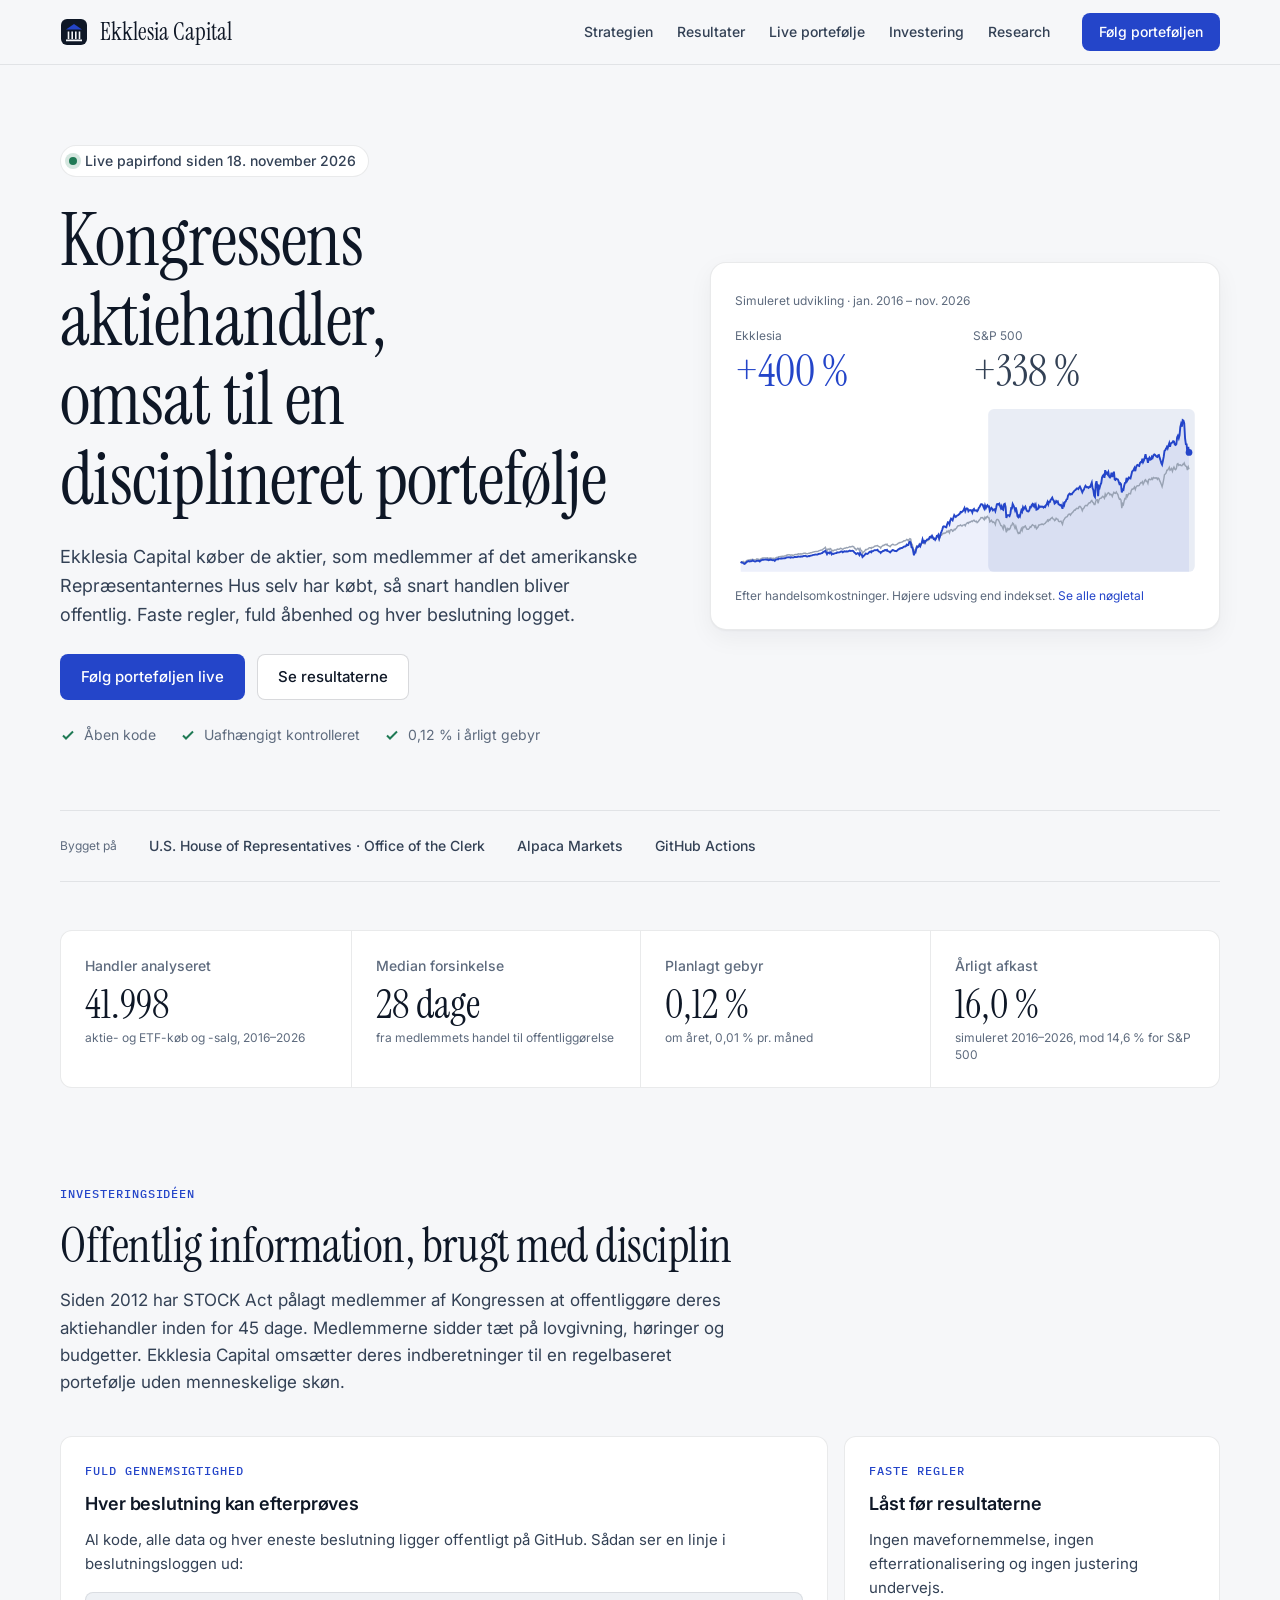
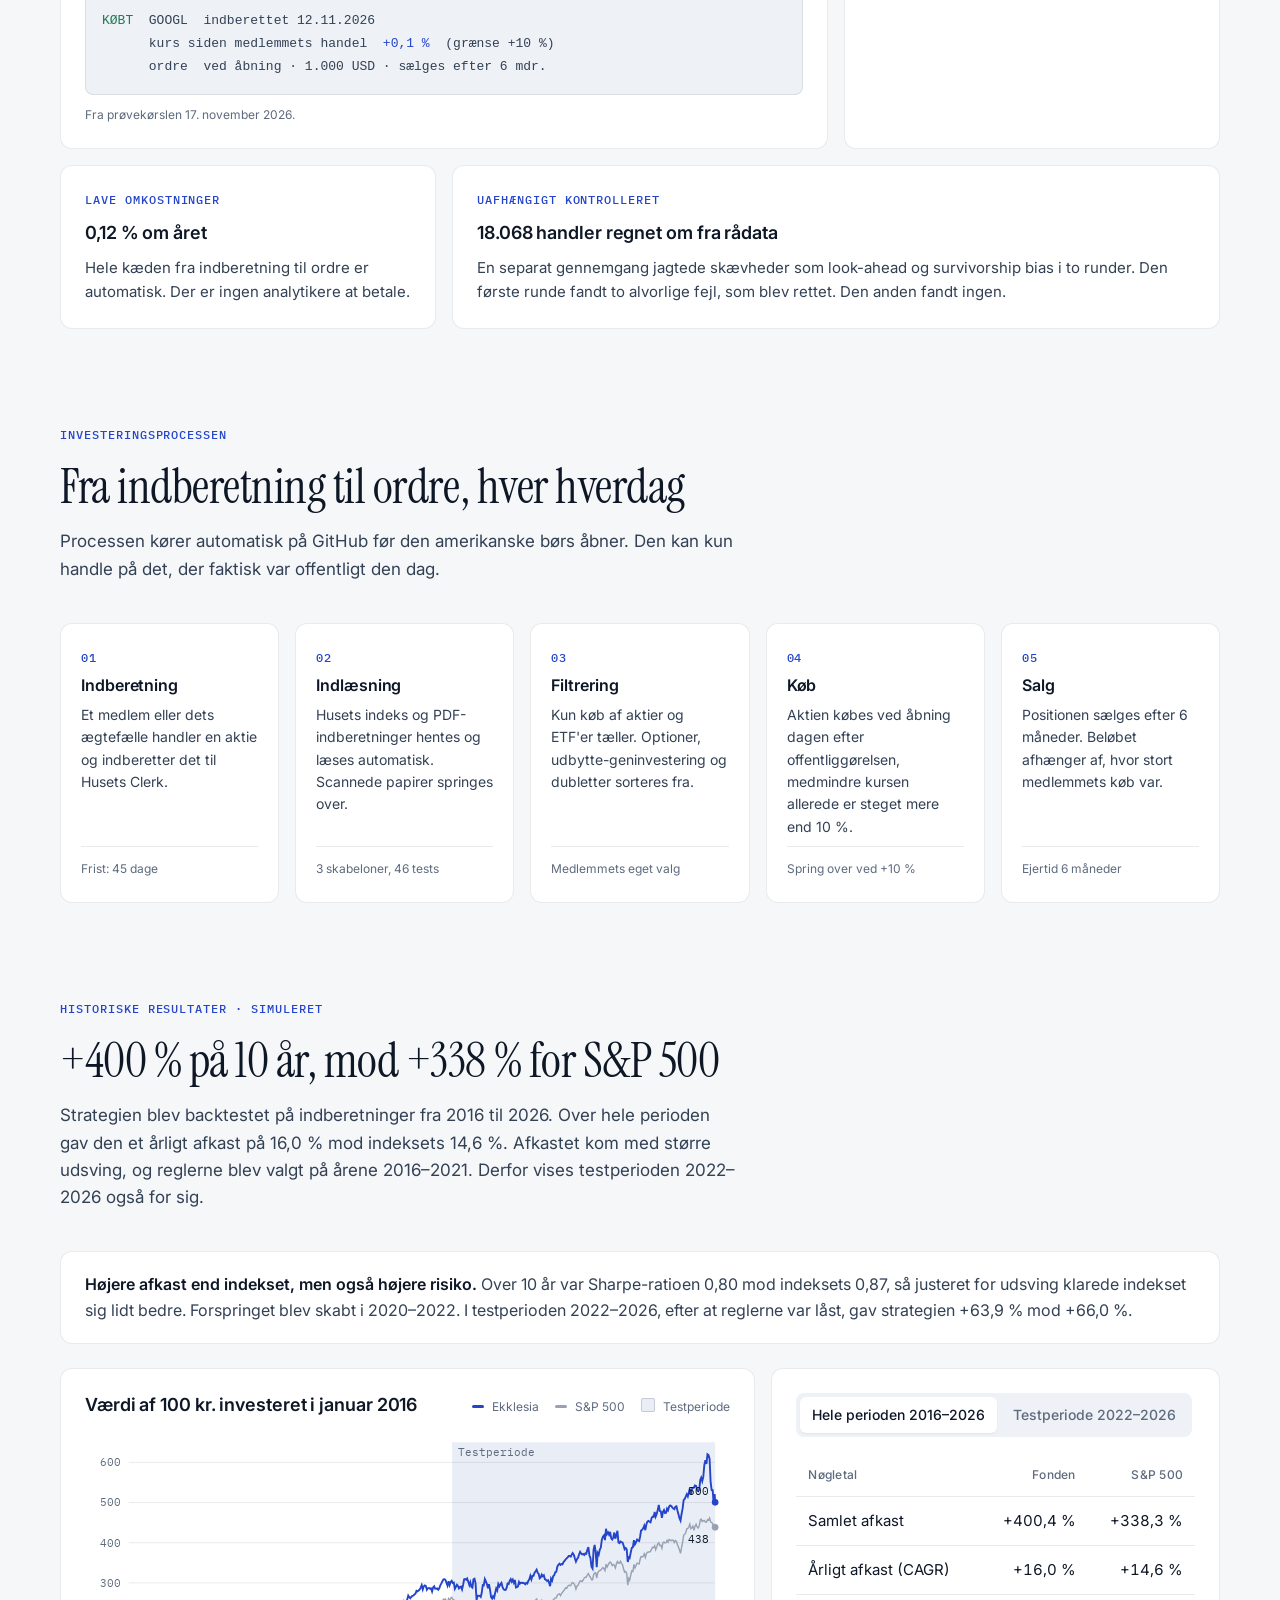
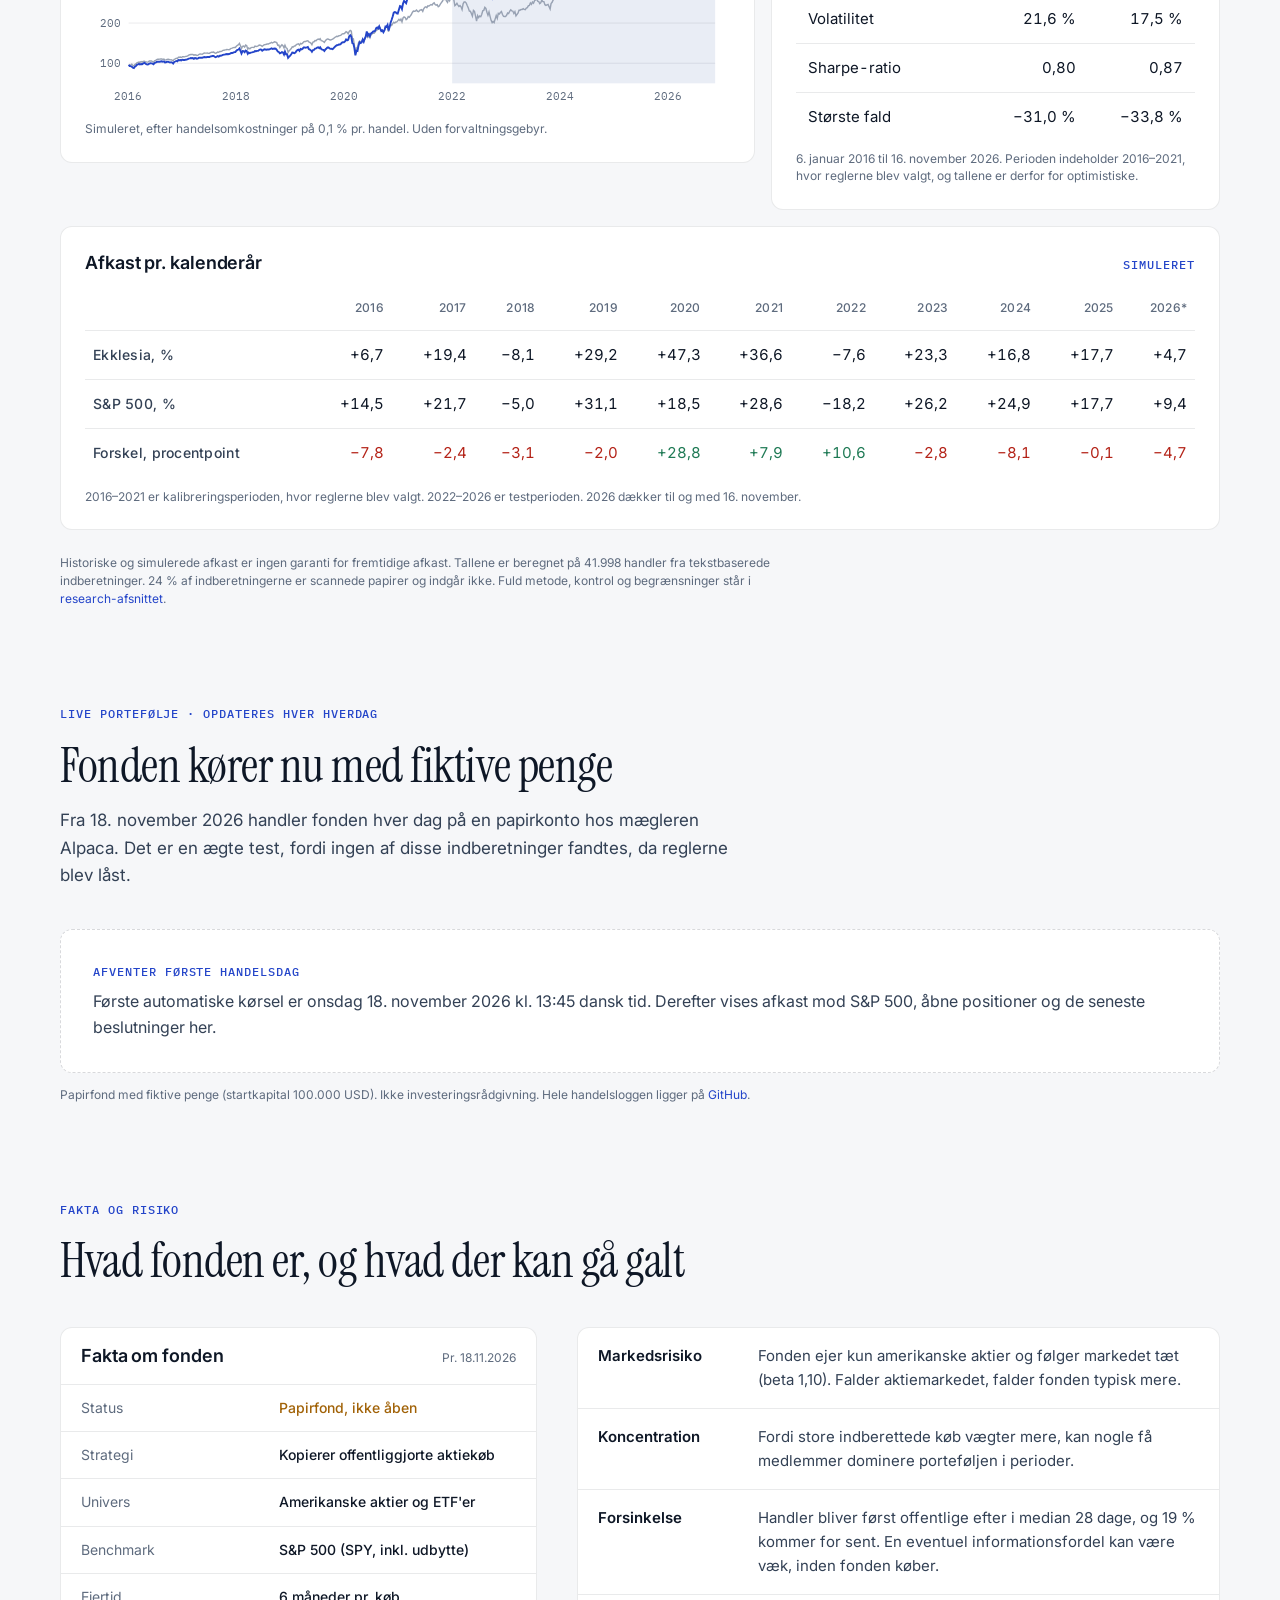
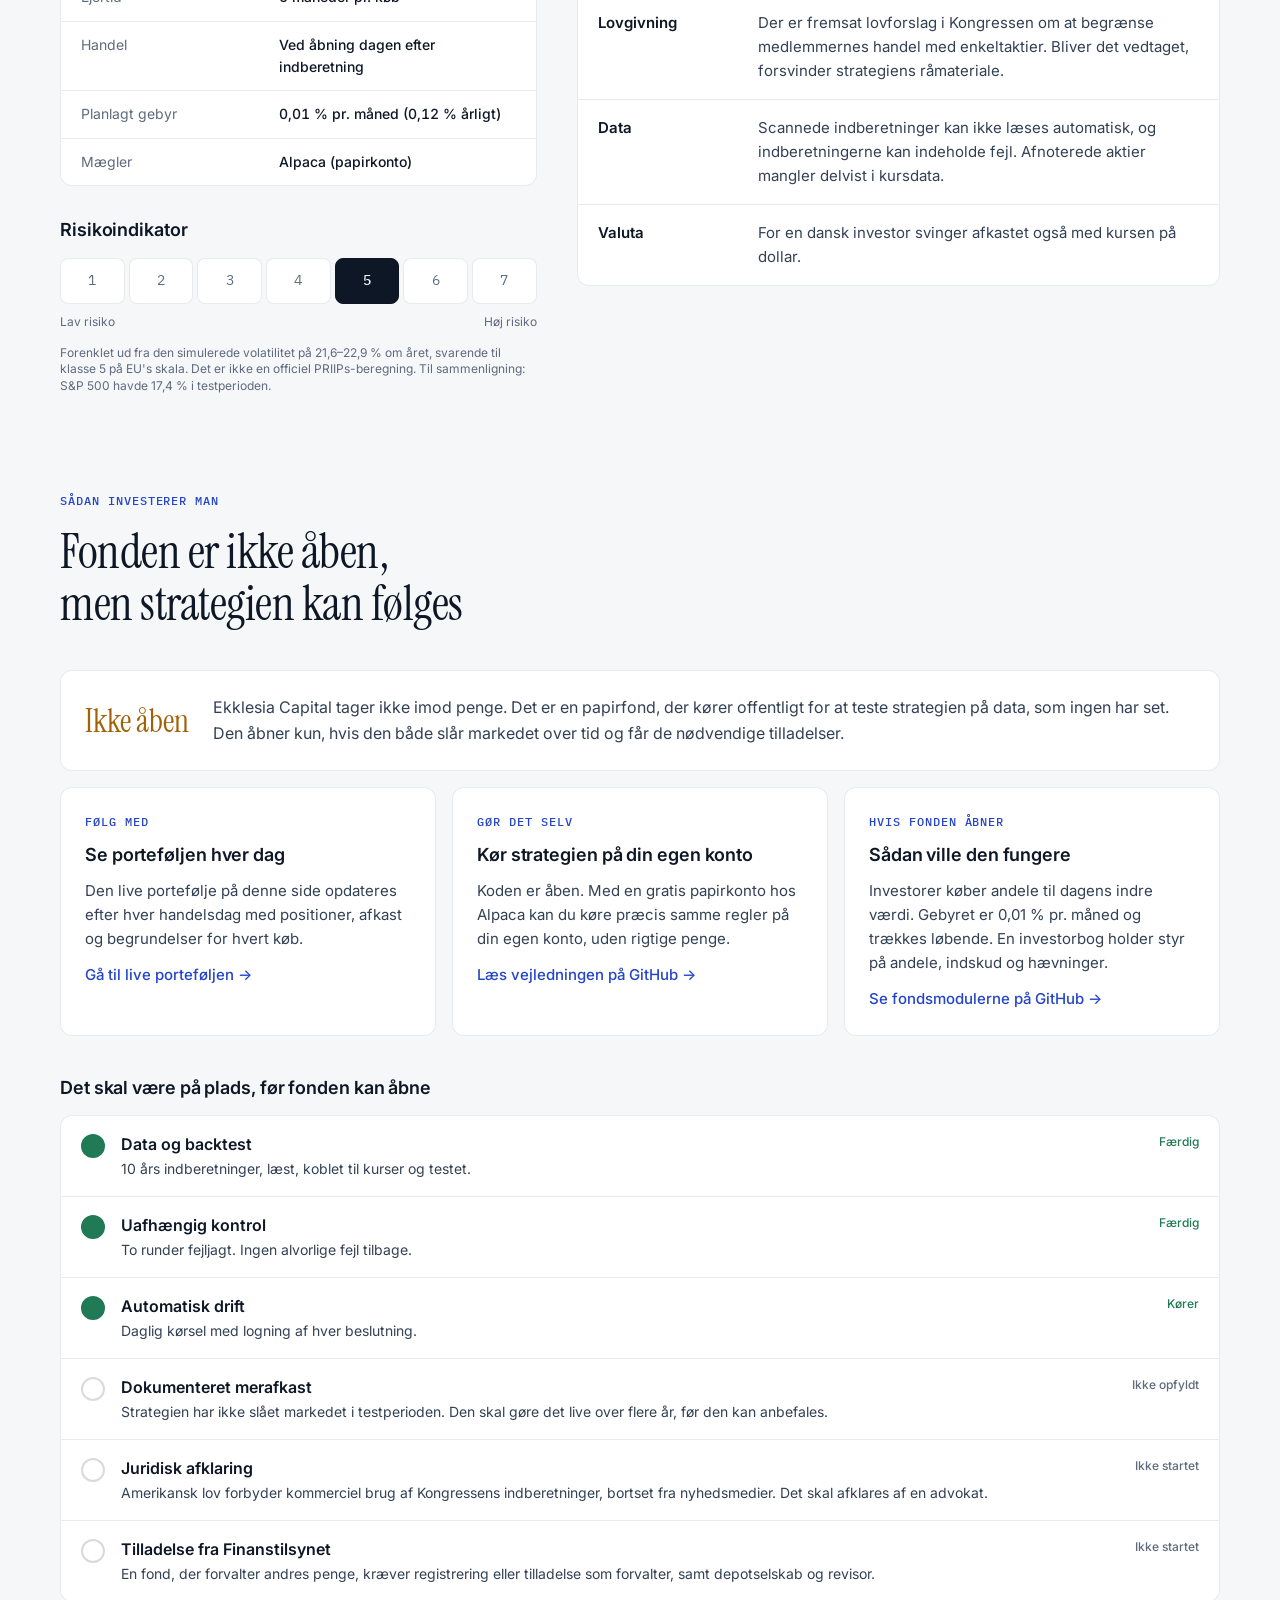
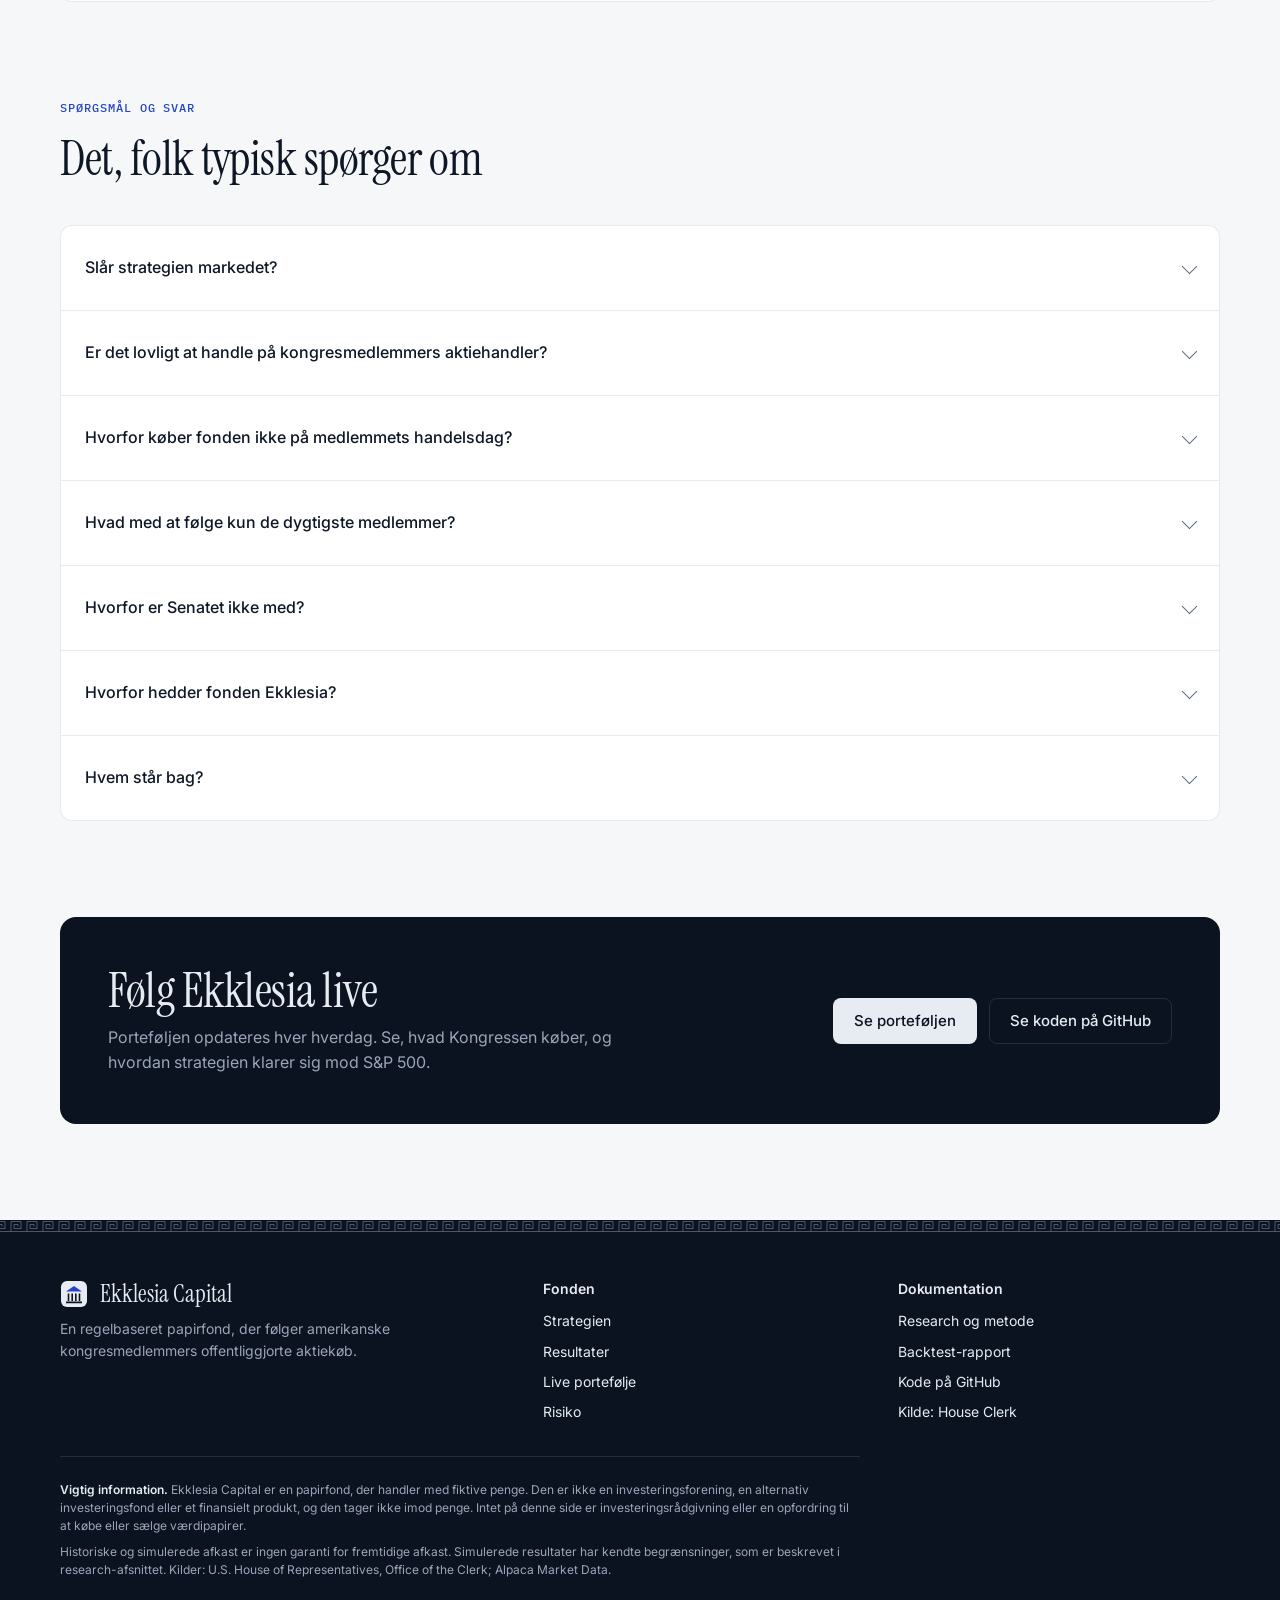
==== commit eaea66ae: "Nyt moderne design, Vercel-opsætning, SEO og anonym besøgsstatistik - Nyt design: Instrument Serif +" ====
--- a/docs/index.html
+++ b/docs/index.html
@@ -4,315 +4,393 @@
 <meta charset="utf-8">
 <meta name="viewport" content="width=device-width, initial-scale=1, viewport-fit=cover">
 <title>Ekklesia Capital</title>
-<meta name="description" content="En regelbaseret papirfond, der følger amerikanske kongresmedlemmers offentliggjorte aktiekøb. Ærlige resultater, åben kode og en live portefølje.">
+<meta name="description" content="Ekklesia Capital er en regelbaseret papirfond, der følger amerikanske kongresmedlemmers offentliggjorte aktiekøb. Ærlige resultater, åben kode og en live portefølje.">
 <meta property="og:type" content="website">
 <meta property="og:title" content="Ekklesia Capital">
-<meta property="og:description" content="En regelbaseret papirfond, der følger amerikanske kongresmedlemmers offentliggjorte aktiekøb. Ærlige resultater, åben kode og en live portefølje.">
-<meta property="og:url" content="https://oleo007pat.github.io/congress-fund/">
-<meta property="og:image" content="https://oleo007pat.github.io/congress-fund/assets/og.png">
+<meta property="og:description" content="Ekklesia Capital er en regelbaseret papirfond, der følger amerikanske kongresmedlemmers offentliggjorte aktiekøb. Ærlige resultater, åben kode og en live portefølje.">
+<meta property="og:url" content="https://ekklesia-capital.vercel.app/">
+<meta property="og:image" content="https://ekklesia-capital.vercel.app/assets/og.png">
 <meta name="twitter:card" content="summary_large_image">
-<link rel="icon" href="data:image/svg+xml,%3Csvg xmlns='http://www.w3.org/2000/svg' viewBox='0 0 28 28'%3E%3Crect x='1' y='1' width='26' height='26' rx='4' fill='%2314213A'/%3E%3Cpath d='M6 11.5 14 6l8 5.5z' fill='%23B7791F'/%3E%3Cpath d='M8.5 13.5v7.5M12.2 13.5v7.5M15.8 13.5v7.5M19.5 13.5v7.5M6 22.4h16' stroke='white' stroke-width='1.8'/%3E%3C/svg%3E">
+<link rel="canonical" href="https://ekklesia-capital.vercel.app/">
+<link rel="icon" href="data:image/svg+xml,%3Csvg xmlns='http://www.w3.org/2000/svg' viewBox='0 0 28 28'%3E%3Crect x='1' y='1' width='26' height='26' rx='6' fill='%230E1726'/%3E%3Cpath d='M6 11.5 14 6l8 5.5z' fill='%238EA6FF'/%3E%3Cpath d='M8.5 13.5v7.5M12.2 13.5v7.5M15.8 13.5v7.5M19.5 13.5v7.5M6 22.4h16' stroke='white' stroke-width='1.8'/%3E%3C/svg%3E">
+<meta name="theme-color" content="#F6F7F9">
 <link rel="preconnect" href="https://fonts.googleapis.com">
 <link rel="preconnect" href="https://fonts.gstatic.com" crossorigin>
-<link rel="stylesheet" href="https://fonts.googleapis.com/css2?family=Archivo:wdth,wght@75..100,500..800&family=IBM+Plex+Sans:wght@400;500;600&family=IBM+Plex+Mono:wght@400;500&display=swap">
+<link rel="stylesheet" href="https://fonts.googleapis.com/css2?family=Instrument+Serif&family=Inter:wght@400;500;600&family=IBM+Plex+Mono:wght@400;500&display=swap">
+<script>
+/* Anonymous, cookieless page statistics (PostHog EU). Runs only on the public site, not on local copies. */
+if (/(vercel\.app|github\.io)$/.test(location.hostname)) {
+!function(t,e){var o,n,p,r;e.__SV||(window.posthog=e,e._i=[],e.init=function(i,s,a){function g(t,e){var o=e.split(".");2==o.length&&(t=t[o[0]],e=o[1]),t[e]=function(){t.push([e].concat(Array.prototype.slice.call(arguments,0)))}}(p=t.createElement("script")).type="text/javascript",p.crossOrigin="anonymous",p.async=!0,p.src=s.api_host.replace(".i.posthog.com","-assets.i.posthog.com")+"/static/array.js",(r=t.getElementsByTagName("script")[0]).parentNode.insertBefore(p,r);var u=e;for(void 0!==a?u=e[a]=[]:a="posthog",u.people=u.people||[],u.toString=function(t){var e="posthog";return"posthog"!==a&&(e+="."+a),t||(e+=" (stub)"),e},u.people.toString=function(){return u.toString(1)+".people (stub)"},o="capture identify alias people.set people.set_once set_config register register_once unregister opt_out_capturing has_opted_out_capturing opt_in_capturing reset isFeatureEnabled onFeatureFlags getFeatureFlag getFeatureFlagPayload reloadFeatureFlags group".split(" "),n=0;n<o.length;n++)g(u,o[n]);e._i.push([i,s,a])},e.__SV=1)}(document,window.posthog||[]);
+posthog.init("phc_AK2oxvEZ4qMo3GcPnu7RjbgbFF8aaM4QZd82L7NS9mtA",{api_host:"https://eu.i.posthog.com",cookieless_mode:"always",person_profiles:"identified_only",autocapture:false,capture_pageview:true,capture_pageleave:true,disable_session_recording:true});
+}
+</script>
 <style>
 :root{color-scheme:light}body{margin:0}img{max-width:100%}[hidden]{display:none!important}
-/* Layout: asset-manager front page; a fact-sheet card beside the hero, full-width bands for numbers, a single reading column for prose. */
+/* Layout: marketing home route — nav, hero with chart card, sources, stats, bento, process, results, live, facts+risk, invest, FAQ, CTA, footer.
+   Type: Instrument Serif (display, 400) + Inter (400/500/600) + IBM Plex Mono (meta). Max 3 UI weights, nothing above 600.
+   Colour: 60 canvas / 30 white surfaces with hairlines / 10 Aegean-blue accent for actions, links, focus and the fund line. */
 :root{
-  --paper:#F3F5F8; --sheet:#FFFFFF; --ink:#14213A; --muted:#566278; --rule:#D5DBE5;
-  --band:#14213A; --band-ink:#EEF2F8; --band-muted:#A9B4C8; --band-rule:#2B3A57;
-  --accent:#B7791F; --accent-soft:#F6E7C9; --oos:#2F5D8A; --oos-soft:#DCE7F2;
-  --good:#2F7D5B; --warn:#B7791F; --bad:#B4483C;
-  --display:"Archivo","Arial Narrow",system-ui,sans-serif;
-  --body:"IBM Plex Sans",system-ui,-apple-system,"Segoe UI",sans-serif;
+  --canvas:#F6F7F9; --surface:#FFFFFF; --surface-2:#EEF1F5;
+  --ink:#0E1726; --ink-2:#334155; --muted:#5E6B7E; --faint:#8A95A6;
+  --line:rgba(14,23,38,.09); --line-strong:rgba(14,23,38,.16);
+  --accent:#2445C9; --accent-ink:#FFFFFF; --accent-soft:#E7ECFB;
+  --spy:#98A2B3; --oos:#E9EDF5;
+  --good:#1F7A55; --warn:#A16207; --bad:#B42318;
+  --band:#0B1220; --band-ink:#E7ECF3; --band-muted:#9AA6B8; --band-line:rgba(231,236,243,.12);
+  --shadow:0 1px 2px rgba(14,23,38,.04),0 8px 24px rgba(14,23,38,.05);
+  --display:"Instrument Serif","Iowan Old Style","Palatino Linotype",Georgia,serif;
+  --body:"Inter",system-ui,-apple-system,"Segoe UI",Roboto,sans-serif;
   --mono:"IBM Plex Mono",ui-monospace,"SFMono-Regular",Menlo,monospace;
-  --step--1:.8125rem; --step0:1rem; --step1:1.2rem; --step2:1.6rem; --step3:clamp(1.8rem,3.6vw,2.4rem); --step4:clamp(2.4rem,6.4vw,4.4rem);
+  --r:12px; --r-sm:8px;
 }
 @media (prefers-color-scheme: dark){:root:not([data-theme="light"]){
-  --paper:#0E1420; --sheet:#151D2C; --ink:#E4E9F2; --muted:#98A3B8; --rule:#2A3549;
-  --band:#0A0F18; --band-ink:#E4E9F2; --band-muted:#98A3B8; --band-rule:#243049;
-  --accent:#E0A845; --accent-soft:#3A2E17; --oos:#7FAEDB; --oos-soft:#1C2C40;
-  --good:#5DB58D; --warn:#E0A845; --bad:#E07A6C; color-scheme:dark}}
+  --canvas:#0A0F17; --surface:#111826; --surface-2:#172033;
+  --ink:#E8ECF2; --ink-2:#C3CBD7; --muted:#97A2B4; --faint:#6F7B8F;
+  --line:rgba(232,236,242,.09); --line-strong:rgba(232,236,242,.16);
+  --accent:#8EA6FF; --accent-ink:#0A0F17; --accent-soft:#1A2547;
+  --spy:#6B7689; --oos:#141D2E;
+  --good:#4CC38A; --warn:#E3A93B; --bad:#F07A6A;
+  --band:#060A11; --band-ink:#E8ECF2; --band-muted:#97A2B4; --band-line:rgba(232,236,242,.10);
+  --shadow:inset 0 1px 0 rgba(255,255,255,.04); color-scheme:dark}}
 :root[data-theme="dark"]{
-  --paper:#0E1420; --sheet:#151D2C; --ink:#E4E9F2; --muted:#98A3B8; --rule:#2A3549;
-  --band:#0A0F18; --band-ink:#E4E9F2; --band-muted:#98A3B8; --band-rule:#243049;
-  --accent:#E0A845; --accent-soft:#3A2E17; --oos:#7FAEDB; --oos-soft:#1C2C40;
-  --good:#5DB58D; --warn:#E0A845; --bad:#E07A6C; color-scheme:dark}
-
-html{scroll-behavior:smooth;scroll-padding-top:72px}
-@media (prefers-reduced-motion:reduce){html{scroll-behavior:auto}}
-body{background:var(--paper);color:var(--ink);font-family:var(--body);font-size:var(--step0);line-height:1.6;margin:0}
-.wrap{max-width:1120px;margin:0 auto;padding-left:max(20px,env(safe-area-inset-left,0px));padding-right:max(20px,env(safe-area-inset-right,0px))}
-.prose{max-width:66ch}
-h1,h2,h3,h4{font-family:var(--display);font-stretch:85%;line-height:1.1;text-wrap:balance;margin:0}
-h1{font-size:var(--step4);font-weight:800;letter-spacing:-.015em}
-h2{font-size:var(--step3);font-weight:750}
-h3{font-size:var(--step1);font-weight:700;font-stretch:90%}
+  --canvas:#0A0F17; --surface:#111826; --surface-2:#172033;
+  --ink:#E8ECF2; --ink-2:#C3CBD7; --muted:#97A2B4; --faint:#6F7B8F;
+  --line:rgba(232,236,242,.09); --line-strong:rgba(232,236,242,.16);
+  --accent:#8EA6FF; --accent-ink:#0A0F17; --accent-soft:#1A2547;
+  --spy:#6B7689; --oos:#141D2E;
+  --good:#4CC38A; --warn:#E3A93B; --bad:#F07A6A;
+  --band:#060A11; --band-ink:#E8ECF2; --band-muted:#97A2B4; --band-line:rgba(232,236,242,.10);
+  --shadow:inset 0 1px 0 rgba(255,255,255,.04); color-scheme:dark}
+
+html{scroll-behavior:smooth;scroll-padding-top:80px;-webkit-text-size-adjust:100%}
+@media (prefers-reduced-motion:reduce){html{scroll-behavior:auto}*{transition:none!important}}
+body{background:var(--canvas);color:var(--ink);font-family:var(--body);font-size:1rem;line-height:1.6;margin:0;-webkit-font-smoothing:antialiased}
+.wrap{max-width:1160px;margin:0 auto;padding-left:max(24px,env(safe-area-inset-left,0px));padding-right:max(24px,env(safe-area-inset-right,0px))}
+@media (max-width:480px){.wrap{padding-left:max(16px,env(safe-area-inset-left,0px));padding-right:max(16px,env(safe-area-inset-right,0px))}}
+.prose{max-width:68ch}
+h1,h2{font-family:var(--display);font-weight:400;line-height:1.08;letter-spacing:-.01em;text-wrap:balance;margin:0;color:var(--ink)}
+h1{font-size:clamp(2.6rem,6vw,4.6rem)}
+h2{font-size:clamp(2rem,3.8vw,3rem)}
+h3,h4{font-family:var(--body);font-weight:600;font-size:1.125rem;line-height:1.3;letter-spacing:-.005em;margin:0}
 p{margin:0}
-a{color:inherit;text-decoration-color:var(--accent);text-underline-offset:3px}
-a:focus-visible,button:focus-visible,summary:focus-visible{outline:2px solid var(--accent);outline-offset:3px}
-.label{font-family:var(--mono);font-size:var(--step--1);letter-spacing:.06em;text-transform:uppercase;color:var(--muted)}
+a{color:var(--accent);text-decoration:none}
+a:hover{text-decoration:underline;text-underline-offset:3px}
+:focus-visible{outline:2px solid var(--accent);outline-offset:3px;border-radius:4px}
+.label{font-family:var(--mono);font-size:.75rem;font-weight:500;letter-spacing:.08em;text-transform:uppercase;color:var(--accent)}
+.meta{font-size:.75rem;line-height:1.4;color:var(--muted)}
+.muted{color:var(--muted)}
 .num{font-variant-numeric:tabular-nums}
-.muted{color:var(--muted)}
-
-/* Status strip and navigation */
-.strip{background:var(--band);color:var(--band-ink);font-size:var(--step--1)}
-.strip .wrap{display:flex;flex-wrap:wrap;gap:4px 18px;justify-content:space-between;padding-block:7px}
-.strip b{color:var(--accent);font-weight:600}
-.strip span{color:var(--band-muted)}
-body::before{content:"";position:fixed;inset:0 0 auto;height:env(safe-area-inset-top,0px);z-index:30;background:var(--paper)}
-.nav{position:sticky;top:env(safe-area-inset-top,0px);z-index:20;background:color-mix(in srgb,var(--paper) 92%,transparent);backdrop-filter:saturate(1.4) blur(8px);-webkit-backdrop-filter:saturate(1.4) blur(8px);border-bottom:1px solid var(--rule)}
-.nav .wrap{display:flex;align-items:center;gap:20px;min-height:60px}
-.brand{display:flex;align-items:center;gap:10px;text-decoration:none;font-family:var(--display);font-stretch:80%;font-weight:800;font-size:1.25rem;letter-spacing:.01em;white-space:nowrap}
+.skip{position:absolute;left:-9999px;top:8px;z-index:50;background:var(--surface);padding:8px 16px;border-radius:var(--r-sm)}
+.skip:focus{left:16px}
+
+/* Navigation (opaque, hairline; no blur) */
+body::before{content:"";position:fixed;inset:0 0 auto;height:env(safe-area-inset-top,0px);z-index:30;background:var(--canvas)}
+.nav{position:sticky;top:env(safe-area-inset-top,0px);z-index:20;background:var(--canvas);border-bottom:1px solid var(--line)}
+.nav-inner{display:flex;align-items:center;gap:32px;min-height:64px}
+.brand{display:inline-flex;align-items:center;gap:12px;color:var(--ink);font-family:var(--display);font-size:1.5rem;line-height:1;white-space:nowrap}
+.brand:hover{text-decoration:none}
 .brand svg{width:28px;height:28px;flex:none}
-.nav ul{list-style:none;margin:0 0 0 auto;padding:0;display:flex;gap:4px 18px;flex-wrap:wrap;justify-content:flex-end}
-.nav li a{text-decoration:none;font-size:.92rem;color:var(--muted);padding:6px 0;display:inline-block}
-.nav li a:hover,.nav li a[aria-current="page"]{color:var(--ink)}
-.nav .cta{color:var(--ink);font-weight:600}
-@media (max-width:860px){.nav .hide-sm{display:none}}
-@media (max-width:560px){.nav .wrap{flex-wrap:wrap;gap:4px 16px;padding-block:8px}.nav ul{margin:0;justify-content:flex-start;gap:2px 14px}}
+.nav-links{margin-left:auto}
+.nav-links ul{list-style:none;margin:0;padding:0;display:flex;gap:24px}
+.nav-links a{color:var(--ink-2);font-size:.875rem;font-weight:500}
+.nav-links a:hover{color:var(--ink);text-decoration:none}
+.menu{display:none;margin-left:auto;position:relative}
+.menu summary{list-style:none;cursor:pointer;width:44px;height:44px;display:grid;place-items:center;border:1px solid var(--line-strong);border-radius:var(--r-sm);color:var(--ink)}
+.menu summary::-webkit-details-marker{display:none}
+.menu ul{list-style:none;margin:0;padding:8px;position:absolute;right:0;top:52px;min-width:220px;background:var(--surface);border:1px solid var(--line-strong);border-radius:var(--r);box-shadow:var(--shadow);display:grid}
+.menu li a{display:block;padding:12px 16px;border-radius:var(--r-sm);color:var(--ink);font-weight:500}
+.menu li a:hover{background:var(--surface-2);text-decoration:none}
+@media (max-width:920px){.nav .nav-links,.nav .nav-cta{display:none}.nav .menu{display:block}}
 
 /* Buttons */
 .btns{display:flex;flex-wrap:wrap;gap:12px}
-.btn{display:inline-flex;align-items:center;gap:8px;text-decoration:none;font-weight:600;font-size:.95rem;padding:11px 18px;border-radius:3px;border:1px solid var(--ink);transition:background .15s,color .15s}
-.btn.primary{background:var(--ink);color:var(--paper)}
-.btn.primary:hover{background:color-mix(in srgb,var(--ink) 85%,var(--accent))}
-.btn.ghost{color:var(--ink)}
-.btn.ghost:hover{background:var(--sheet)}
+.btn{display:inline-flex;align-items:center;justify-content:center;gap:8px;min-height:44px;padding:0 20px;border-radius:var(--r-sm);font-size:.9375rem;font-weight:500;border:1px solid transparent;transition:background-color .15s ease,border-color .15s ease}
+.btn:hover{text-decoration:none}
+.btn.primary{background:var(--accent);color:var(--accent-ink)}
+.btn.primary:hover{background:color-mix(in srgb,var(--accent) 88%,var(--ink))}
+.btn.ghost{background:var(--surface);color:var(--ink);border-color:var(--line-strong)}
+.btn.ghost:hover{border-color:var(--ink-2)}
+.btn.sm{min-height:36px;padding:0 16px;font-size:.875rem}
 
 /* Hero */
-.hero{display:grid;grid-template-columns:minmax(0,1.35fr) minmax(0,1fr);gap:48px;align-items:start;padding-block:64px 56px}
+.hero{display:grid;grid-template-columns:minmax(0,1.15fr) minmax(0,1fr);gap:64px;align-items:center;padding-block:80px 64px}
 .hero-copy{display:grid;gap:24px;align-content:start}
-.hero .lede{font-size:var(--step1);color:var(--muted);max-width:52ch}
-.pill{display:inline-flex;align-items:center;gap:8px;justify-self:start;font-family:var(--mono);font-size:.75rem;letter-spacing:.05em;text-transform:uppercase;padding:4px 10px;border-radius:99px;border:1px solid var(--rule);background:var(--sheet);color:var(--muted)}
-.pill i{width:8px;height:8px;border-radius:50%;background:var(--good);box-shadow:0 0 0 3px color-mix(in srgb,var(--good) 25%,transparent)}
-@media (max-width:900px){.hero{grid-template-columns:minmax(0,1fr);gap:32px;padding-block:44px 40px}}
-
-/* Fact sheet */
-.facts{background:var(--sheet);border:1px solid var(--rule);border-radius:4px;overflow:hidden}
-.facts-head{display:flex;justify-content:space-between;gap:12px;align-items:baseline;padding:14px 18px;border-bottom:1px solid var(--rule);background:color-mix(in srgb,var(--sheet) 70%,var(--paper))}
+.eyebrow{display:inline-flex;align-items:center;gap:8px;justify-self:start;font-size:.875rem;font-weight:500;color:var(--ink-2);background:var(--surface);border:1px solid var(--line);padding:4px 12px 4px 8px;border-radius:999px}
+.dot{width:8px;height:8px;border-radius:50%;background:var(--good);box-shadow:0 0 0 4px color-mix(in srgb,var(--good) 18%,transparent)}
+.lede{font-size:1.125rem;line-height:1.6;color:var(--ink-2);max-width:56ch}
+.trust{list-style:none;margin:0;padding:0;display:flex;flex-wrap:wrap;gap:8px 24px;font-size:.875rem;color:var(--muted)}
+.trust li{display:inline-flex;align-items:center;gap:8px}
+.trust li::before{content:"";width:16px;height:16px;flex:none;background:var(--good);-webkit-mask:url("data:image/svg+xml,%3Csvg xmlns='http://www.w3.org/2000/svg' viewBox='0 0 16 16'%3E%3Cpath d='M3 8.5l3 3 7-7' fill='none' stroke='black' stroke-width='2'/%3E%3C/svg%3E") center/contain no-repeat;mask:url("data:image/svg+xml,%3Csvg xmlns='http://www.w3.org/2000/svg' viewBox='0 0 16 16'%3E%3Cpath d='M3 8.5l3 3 7-7' fill='none' stroke='black' stroke-width='2'/%3E%3C/svg%3E") center/contain no-repeat}
+.hero-card{margin:0;background:var(--surface);border:1px solid var(--line);border-radius:16px;box-shadow:var(--shadow);padding:24px;display:grid;gap:16px}
+.hero-stats{display:grid;grid-template-columns:1fr 1fr;gap:16px}
+.hero-stats div{display:grid;gap:4px}
+.hero-stats b{font-family:var(--display);font-weight:400;font-size:2.75rem;line-height:1;color:var(--accent)}
+.hero-stats b.muted-num{color:var(--ink-2)}
+@media (max-width:920px){.hero{grid-template-columns:minmax(0,1fr);gap:40px;padding-block:48px 40px}}
+
+/* Sources strip */
+.sources{display:flex;flex-wrap:wrap;align-items:center;gap:8px 32px;padding-block:24px;border-top:1px solid var(--line);border-bottom:1px solid var(--line)}
+.sources .src{font-size:.875rem;font-weight:500;color:var(--ink-2)}
+
+/* Stats */
+.stats{margin:48px 0 0;display:grid;grid-template-columns:repeat(4,minmax(0,1fr));gap:0;background:var(--surface);border:1px solid var(--line);border-radius:var(--r)}
+.stats div{padding:24px;display:grid;gap:4px;align-content:start;border-left:1px solid var(--line)}
+.stats div:first-child{border-left:0}
+.stats dt{font-size:.875rem;color:var(--muted);font-weight:500}
+.stats dd{margin:0;font-family:var(--display);font-size:2.5rem;line-height:1.1;color:var(--ink)}
+@media (max-width:860px){.stats{grid-template-columns:repeat(2,minmax(0,1fr))}.stats div:nth-child(3){border-left:0}.stats div:nth-child(n+3){border-top:1px solid var(--line)}}
+@media (max-width:420px){.stats dd{font-size:2rem}.stats div{padding:16px}}
+
+/* Sections */
+section{padding-block:96px 0}
+.sec-head{display:grid;gap:16px;margin-bottom:40px}
+.sec-head p{color:var(--ink-2);font-size:1.0625rem}
+@media (max-width:640px){section{padding-block:64px 0}}
+
+/* Bento */
+.bento{display:grid;grid-template-columns:repeat(3,minmax(0,1fr));gap:16px}
+.tile{background:var(--surface);border:1px solid var(--line);border-radius:var(--r);padding:24px;display:grid;gap:12px;align-content:start}
+.tile p{color:var(--ink-2);font-size:.9375rem}
+.tile-wide{grid-column:span 2}
+.log{margin:4px 0 0;padding:16px;background:var(--surface-2);border:1px solid var(--line);border-radius:var(--r-sm);font-family:var(--mono);font-size:.8125rem;line-height:1.7;color:var(--ink-2);overflow-x:auto;white-space:pre}
+.log .k{color:var(--good);font-weight:500}.log .v{color:var(--accent)}
+@media (max-width:860px){.bento{grid-template-columns:minmax(0,1fr)}.tile-wide{grid-column:auto}}
+
+/* Process */
+.process{list-style:none;margin:0;padding:0;display:grid;grid-template-columns:repeat(5,minmax(0,1fr));gap:16px;counter-reset:s}
+.process li{counter-increment:s;background:var(--surface);border:1px solid var(--line);border-radius:var(--r);padding:24px 20px;display:flex;flex-direction:column;gap:8px}
+.process li::before{content:counter(s,decimal-leading-zero);font-family:var(--mono);font-size:.75rem;color:var(--accent);font-weight:500;letter-spacing:.06em}
+.process h3{font-size:1rem}
+.process p{color:var(--ink-2);font-size:.875rem}
+.process .rule-tag{margin-top:auto;font-size:.75rem;color:var(--muted);border-top:1px solid var(--line);padding-top:12px}
+@media (max-width:1000px){.process{grid-template-columns:repeat(2,minmax(0,1fr))}}
+@media (max-width:560px){.process{grid-template-columns:minmax(0,1fr)}}
+
+/* Results */
+.verdict-line{background:var(--surface);border:1px solid var(--line);border-radius:var(--r);padding:20px 24px;margin-bottom:24px;color:var(--ink-2)}
+.verdict-line b{color:var(--ink);font-weight:600}
+.perf{display:grid;grid-template-columns:minmax(0,1.55fr) minmax(0,1fr);gap:16px;align-items:start}
+@media (max-width:960px){.perf{grid-template-columns:minmax(0,1fr)}}
+.card{background:var(--surface);border:1px solid var(--line);border-radius:var(--r);padding:24px}
+.card-head{display:flex;flex-wrap:wrap;justify-content:space-between;gap:8px 24px;align-items:baseline;margin-bottom:12px}
+.legend{display:flex;flex-wrap:wrap;gap:8px 16px;font-size:.75rem;color:var(--muted)}
+.legend i{display:inline-block;width:12px;height:3px;border-radius:2px;margin-right:8px;vertical-align:3px}
+.legend i.shade{height:12px;vertical-align:-1px;background:var(--oos);border:1px solid var(--line-strong)}
+.chart-scroll{overflow-x:auto}
+svg text{font-family:var(--mono);font-size:12px;fill:var(--muted)}
+svg .val{fill:var(--ink);font-size:12px}
+figcaption,.note{font-size:.75rem;line-height:1.4;color:var(--muted)}
+.table-scroll{overflow-x:auto}
+table{border-collapse:collapse;width:100%;font-size:.9375rem}
+th,td{text-align:left;padding:12px;border-bottom:1px solid var(--line)}
+tbody tr:last-child td,tbody tr:last-child th{border-bottom:0}
+th{font-size:.75rem;font-weight:500;color:var(--muted);vertical-align:bottom;letter-spacing:.02em}
+tbody th{font-size:.875rem;color:var(--ink-2);font-weight:500}
+td.r,th.r{text-align:right;white-space:nowrap}
+td.pos{color:var(--good)} td.neg{color:var(--bad)}
+.years td,.years th{padding:12px 8px}
+.tabs{display:inline-flex;gap:4px;padding:4px;margin-bottom:16px;background:var(--surface-2);border-radius:var(--r-sm);flex-wrap:wrap}
+.tabs button{font:inherit;font-size:.875rem;font-weight:500;min-height:36px;padding:0 12px;border-radius:6px;border:0;background:transparent;color:var(--muted);cursor:pointer}
+.tabs button[aria-pressed="true"]{background:var(--surface);color:var(--ink);box-shadow:0 1px 2px rgba(14,23,38,.06)}
+.disclaimer{margin-top:24px;font-size:.75rem;line-height:1.5;color:var(--muted);max-width:90ch}
+.stack-16{margin-top:16px}
+
+/* Live */
+.live{display:grid;gap:16px}
+.live-empty{background:var(--surface);border:1px dashed var(--line-strong);border-radius:var(--r);padding:32px;display:grid;gap:8px;justify-items:start}
+.live-empty p{color:var(--ink-2)}
+.live-kpis{display:grid;grid-template-columns:repeat(auto-fit,minmax(180px,1fr));gap:0;background:var(--surface);border:1px solid var(--line);border-radius:var(--r);overflow:hidden}
+.live-kpis div{padding:20px 24px;display:grid;gap:4px;border-left:1px solid var(--line)}
+.live-kpis div:first-child{border-left:0}
+.live-kpis b{font-family:var(--display);font-weight:400;font-size:2rem;line-height:1.1}
+.live-kpis span{font-size:.75rem;color:var(--muted)}
+.tag{font-size:.75rem;font-weight:500;white-space:nowrap}
+.tag.taken{color:var(--good)} .tag.skipped{color:var(--warn)} .tag.ignored{color:var(--muted)}
+
+/* Facts + risk */
+.risk{display:grid;grid-template-columns:minmax(0,1fr) minmax(0,1.35fr);gap:40px;align-items:start}
+.risk-side{display:grid;gap:32px}
+@media (max-width:960px){.risk{grid-template-columns:minmax(0,1fr)}}
+.facts{background:var(--surface);border:1px solid var(--line);border-radius:var(--r);overflow:hidden}
+.facts-head{display:flex;justify-content:space-between;gap:12px;align-items:baseline;padding:16px 20px;border-bottom:1px solid var(--line)}
 .facts dl{margin:0;display:grid}
-.facts dl div{display:grid;grid-template-columns:minmax(0,1fr) minmax(0,1.25fr);gap:12px;padding:9px 18px;border-bottom:1px solid var(--rule)}
+.facts dl div{display:grid;grid-template-columns:minmax(0,1fr) minmax(0,1.3fr);gap:16px;padding:12px 20px;border-bottom:1px solid var(--line)}
 .facts dl div:last-child{border-bottom:0}
-.facts dt{color:var(--muted);font-size:.9rem}
-.facts dd{margin:0;font-size:.92rem;font-weight:500;min-width:0}
-.facts .status{color:var(--warn);font-weight:600}
-
-/* Key-figure band */
-.band{background:var(--band);color:var(--band-ink)}
-.band .wrap{padding-block:30px}
-.kpis{display:grid;grid-template-columns:repeat(4,minmax(0,1fr));gap:0}
-.kpis div{padding:4px 22px;border-left:1px solid var(--band-rule);display:grid;gap:6px;align-content:start}
-.kpis div:first-child{border-left:0;padding-left:0}
-.kpis b{font-family:var(--display);font-stretch:78%;font-weight:750;font-size:2.4rem;line-height:1}
-.kpis span{color:var(--band-muted);font-size:var(--step--1)}
-@media (max-width:820px){.kpis{grid-template-columns:repeat(2,minmax(0,1fr));gap:24px 0}.kpis div:nth-child(3){border-left:0;padding-left:0}}
-@media (max-width:480px){.kpis b{font-size:1.7rem}.kpis div{padding:4px 14px}}
-
-/* Sections */
-section{padding-block:72px;border-top:1px solid var(--rule)}
-section.first{border-top:0}
-.sec-head{display:grid;gap:12px;margin-bottom:36px}
-.sec-head p{color:var(--muted);font-size:1.05rem}
-
-/* Pillars */
-.pillars{display:grid;grid-template-columns:repeat(4,minmax(0,1fr));gap:0;border-top:2px solid var(--ink)}
-.pillar{padding:22px 22px 0 0;display:grid;gap:10px;align-content:start}
-.pillar + .pillar{padding-left:22px;border-left:1px solid var(--rule)}
-.pillar svg{width:30px;height:30px;color:var(--accent)}
-.pillar p{color:var(--muted);font-size:.95rem}
-@media (max-width:900px){.pillars{grid-template-columns:repeat(2,minmax(0,1fr))}.pillar:nth-child(3){padding-left:0;border-left:0}.pillar{padding-bottom:22px}}
-@media (max-width:520px){.pillars{grid-template-columns:minmax(0,1fr)}.pillar + .pillar{padding-left:0;border-left:0;border-top:1px solid var(--rule)}}
-
-/* Process */
-.process{list-style:none;margin:0;padding:0;display:grid;grid-template-columns:repeat(5,minmax(0,1fr));gap:0;counter-reset:s}
-.process li{counter-increment:s;position:relative;padding:44px 18px 0 0;display:grid;gap:8px;align-content:start}
-.process li::before{content:counter(s);position:absolute;top:0;left:0;width:30px;height:30px;border-radius:50%;background:var(--ink);color:var(--paper);font-family:var(--mono);font-size:.85rem;display:grid;place-items:center}
-.process li::after{content:"";position:absolute;top:15px;left:38px;right:8px;height:1px;background:var(--rule)}
-.process li:last-child::after{display:none}
-.process h3{font-size:1.05rem}
-.process p{color:var(--muted);font-size:.92rem}
-.process .rule-tag{font-family:var(--mono);font-size:.78rem;color:var(--accent)}
-@media (max-width:900px){.process{grid-template-columns:minmax(0,1fr);gap:22px}.process li{padding:0 0 0 46px}.process li::after{display:none}}
-
-/* Performance */
-.verdict-line{display:flex;gap:14px;align-items:flex-start;background:var(--sheet);border:1px solid var(--rule);border-left:4px solid var(--warn);border-radius:3px;padding:16px 18px;margin-bottom:28px}
-.verdict-line p{font-size:1rem}
-.perf{display:grid;grid-template-columns:minmax(0,1.5fr) minmax(0,1fr);gap:28px;align-items:start}
-@media (max-width:900px){.perf{grid-template-columns:minmax(0,1fr)}}
-.card{background:var(--sheet);border:1px solid var(--rule);border-radius:4px;padding:18px}
-.card-head{display:flex;flex-wrap:wrap;justify-content:space-between;gap:8px 18px;align-items:baseline;margin-bottom:8px}
-.legend{display:flex;flex-wrap:wrap;gap:6px 16px;font-size:var(--step--1);color:var(--muted)}
-.legend i{display:inline-block;width:12px;height:12px;border-radius:2px;margin-right:6px;vertical-align:-1px}
-.legend i.shade{background:var(--oos-soft);border:1px solid var(--rule)}
-.chart-scroll{overflow-x:auto}
-svg text{font-family:var(--mono);font-size:11px;fill:var(--muted)}
-svg .val{fill:var(--ink);font-size:10.5px}
-figcaption,.note{font-size:var(--step--1);color:var(--muted)}
-.table-scroll{overflow-x:auto}
-table{border-collapse:collapse;width:100%;font-size:.92rem}
-th,td{text-align:left;padding:8px 10px;border-bottom:1px solid var(--rule)}
-th{font-family:var(--mono);font-weight:500;font-size:.72rem;letter-spacing:.05em;text-transform:uppercase;color:var(--muted);vertical-align:bottom}
-td.r,th.r{text-align:right;white-space:nowrap}
-tr.sub th{padding-top:2px}
-th.grp{text-align:center;border-bottom:1px solid var(--rule)}
-td.pos{color:var(--good)} td.neg{color:var(--bad)}
-.years td,.years th{padding:7px 8px}
-.tabs{display:flex;gap:6px;margin-bottom:12px;flex-wrap:wrap}
-.tabs button{font:inherit;font-size:.85rem;padding:6px 12px;border-radius:99px;border:1px solid var(--rule);background:transparent;color:var(--muted);cursor:pointer}
-.tabs button[aria-pressed="true"]{background:var(--ink);border-color:var(--ink);color:var(--paper)}
-.disclaimer{margin-top:20px;font-size:var(--step--1);color:var(--muted);max-width:90ch}
-
-/* Live */
-.live{display:grid;gap:20px}
-.live-empty{background:var(--sheet);border:1px dashed var(--rule);border-radius:4px;padding:22px;display:grid;gap:8px}
-.live-kpis{display:grid;grid-template-columns:repeat(auto-fit,minmax(170px,1fr));gap:1px;background:var(--rule);border:1px solid var(--rule)}
-.live-kpis div{background:var(--paper);padding:14px 16px;display:grid;gap:4px}
-.live-kpis b{font-family:var(--display);font-stretch:80%;font-size:1.9rem;font-weight:750;line-height:1}
-.live-kpis span{font-size:var(--step--1);color:var(--muted)}
-.tag{display:inline-block;font-family:var(--mono);font-size:.72rem;text-transform:uppercase;letter-spacing:.04em;padding:1px 7px;border-radius:99px;border:1px solid currentColor;white-space:nowrap}
-.tag.taken{color:var(--oos)} .tag.skipped{color:var(--accent)} .tag.ignored{color:var(--muted)}
-
-/* Risk */
-.risk{display:grid;grid-template-columns:minmax(0,1fr) minmax(0,1.6fr);gap:40px;align-items:start}
-@media (max-width:900px){.risk{grid-template-columns:minmax(0,1fr)}}
-.scale{display:grid;grid-template-columns:repeat(7,minmax(0,1fr));gap:4px;margin:14px 0 8px}
-.scale span{display:grid;place-items:center;height:42px;border:1px solid var(--rule);border-radius:3px;font-family:var(--mono);color:var(--muted);background:var(--sheet)}
-.scale span.on{background:var(--ink);border-color:var(--ink);color:var(--paper);font-weight:600}
-.scale-ends{display:flex;justify-content:space-between;font-size:var(--step--1);color:var(--muted)}
-.risks{display:grid;gap:0}
-.risks div{display:grid;grid-template-columns:9rem minmax(0,1fr);gap:16px;padding:14px 0;border-bottom:1px solid var(--rule)}
-.risks div:first-child{border-top:2px solid var(--ink)}
-.risks dt{font-weight:600;font-family:var(--display);font-stretch:90%}
-.risks dd{margin:0;color:var(--muted);font-size:.95rem}
-@media (max-width:520px){.risks div{grid-template-columns:minmax(0,1fr);gap:2px}}
+.facts dt{color:var(--muted);font-size:.875rem}
+.facts dd{margin:0;font-size:.875rem;font-weight:500;min-width:0}
+.facts .status{color:var(--warn)}
+.scale{display:grid;grid-template-columns:repeat(7,minmax(0,1fr));gap:4px;margin:16px 0 8px}
+.scale span{display:grid;place-items:center;height:44px;border:1px solid var(--line);border-radius:var(--r-sm);font-family:var(--mono);font-size:.875rem;color:var(--muted);background:var(--surface)}
+.scale span.on{background:var(--ink);border-color:var(--ink);color:var(--canvas);font-weight:500}
+.scale-ends{display:flex;justify-content:space-between;font-size:.75rem;color:var(--muted)}
+.risks{margin:0;background:var(--surface);border:1px solid var(--line);border-radius:var(--r);overflow:hidden}
+.risks div{display:grid;grid-template-columns:9rem minmax(0,1fr);gap:16px;padding:16px 20px;border-bottom:1px solid var(--line)}
+.risks div:last-child{border-bottom:0}
+.risks dt{font-weight:600;font-size:.9375rem}
+.risks dd{margin:0;color:var(--ink-2);font-size:.9375rem}
+@media (max-width:520px){.risks div{grid-template-columns:minmax(0,1fr);gap:4px}}
 
 /* Invest */
-.status-box{display:grid;grid-template-columns:auto minmax(0,1fr);gap:18px;align-items:start;background:var(--sheet);border:1px solid var(--rule);border-radius:4px;padding:22px;margin-bottom:28px}
-.status-box .big{font-family:var(--display);font-stretch:80%;font-weight:800;font-size:1.5rem;color:var(--warn);white-space:nowrap}
-@media (max-width:620px){.status-box{grid-template-columns:minmax(0,1fr)}}
+.status-box{display:grid;grid-template-columns:auto minmax(0,1fr);gap:24px;align-items:center;background:var(--surface);border:1px solid var(--line);border-radius:var(--r);padding:24px;margin-bottom:16px}
+.status-box .big{font-family:var(--display);font-size:2rem;line-height:1;color:var(--warn);white-space:nowrap}
+.status-box p{color:var(--ink-2)}
+@media (max-width:620px){.status-box{grid-template-columns:minmax(0,1fr);gap:12px}}
 .ways{display:grid;grid-template-columns:repeat(3,minmax(0,1fr));gap:16px}
-@media (max-width:900px){.ways{grid-template-columns:minmax(0,1fr)}}
-.way{background:var(--sheet);border:1px solid var(--rule);border-radius:4px;padding:20px;display:grid;gap:10px;align-content:start}
-.way p{color:var(--muted);font-size:.95rem}
-.way a.more{font-weight:600;font-size:.92rem;text-decoration-thickness:1px}
-.checklist{list-style:none;margin:28px 0 0;padding:0;display:grid;gap:0;border-top:2px solid var(--ink)}
-.checklist li{display:grid;grid-template-columns:28px minmax(0,1fr) auto;gap:12px;align-items:start;padding:13px 0;border-bottom:1px solid var(--rule)}
-.checklist .mark{width:20px;height:20px;border-radius:50%;border:2px solid var(--rule);margin-top:2px}
+@media (max-width:960px){.ways{grid-template-columns:minmax(0,1fr)}}
+.way{background:var(--surface);border:1px solid var(--line);border-radius:var(--r);padding:24px;display:grid;gap:12px;align-content:start}
+.way p{color:var(--ink-2);font-size:.9375rem}
+.way a.more{font-weight:500;font-size:.9375rem}
+.way a.more::after{content:" →"}
+.checklist{list-style:none;margin:16px 0 0;padding:0;background:var(--surface);border:1px solid var(--line);border-radius:var(--r);overflow:hidden}
+.checklist li{display:grid;grid-template-columns:24px minmax(0,1fr) auto;gap:16px;align-items:start;padding:16px 20px;border-bottom:1px solid var(--line)}
+.checklist li:last-child{border-bottom:0}
+.checklist .mark{width:20px;height:20px;border-radius:50%;border:2px solid var(--line-strong);margin-top:2px}
 .checklist .mark.done{background:var(--good);border-color:var(--good)}
-.checklist .st{font-family:var(--mono);font-size:.75rem;text-transform:uppercase;letter-spacing:.04em;color:var(--muted);white-space:nowrap}
+.checklist b{font-weight:600}
+.checklist .st{font-size:.75rem;font-weight:500;color:var(--muted);white-space:nowrap}
 .checklist .st.done{color:var(--good)}
-.checklist p{color:var(--muted);font-size:.92rem}
-@media (max-width:520px){.checklist li{grid-template-columns:28px minmax(0,1fr)}.checklist .st{grid-column:2}}
+.checklist p{color:var(--ink-2);font-size:.875rem}
+@media (max-width:520px){.checklist li{grid-template-columns:24px minmax(0,1fr)}.checklist .st{grid-column:2}}
+.sub-h{margin-top:40px}
 
 /* FAQ */
-.faq{display:grid;gap:0;border-top:2px solid var(--ink)}
-.faq details{border-bottom:1px solid var(--rule)}
-.faq summary{cursor:pointer;list-style:none;padding:16px 36px 16px 0;position:relative;font-family:var(--display);font-stretch:90%;font-weight:700;font-size:1.08rem}
+.faq{background:var(--surface);border:1px solid var(--line);border-radius:var(--r);overflow:hidden}
+.faq details{border-bottom:1px solid var(--line)}
+.faq details:last-child{border-bottom:0}
+.faq summary{cursor:pointer;list-style:none;padding:20px 56px 20px 24px;position:relative;font-weight:500;font-size:1rem;min-height:44px;display:flex;align-items:center}
 .faq summary::-webkit-details-marker{display:none}
-.faq summary::after{content:"+";position:absolute;right:4px;top:12px;font-family:var(--mono);font-size:1.3rem;color:var(--accent)}
-.faq details[open] summary::after{content:"–"}
-.faq .ans{padding:0 0 18px;color:var(--muted);max-width:72ch;display:grid;gap:10px}
+.faq summary::after{content:"";position:absolute;right:24px;top:50%;width:10px;height:10px;margin-top:-7px;border-right:1.5px solid var(--muted);border-bottom:1.5px solid var(--muted);transform:rotate(45deg);transition:transform .2s ease}
+.faq details[open] summary::after{transform:rotate(-135deg);margin-top:-2px}
+.faq .ans{padding:0 24px 24px;color:var(--ink-2);max-width:74ch;display:grid;gap:12px}
+
+/* CTA band */
+.cta-band{margin:96px 0 0;background:var(--band);color:var(--band-ink);border-radius:16px;padding:48px;display:flex;flex-wrap:wrap;gap:24px 48px;align-items:center;justify-content:space-between}
+.cta-band h2{color:var(--band-ink)}
+.cta-band p{color:var(--band-muted);margin-top:8px;max-width:52ch}
+.cta-band .btn.ghost{background:transparent;color:var(--band-ink);border-color:var(--band-line)}
+.cta-band .btn.primary{background:var(--band-ink);color:var(--band)}
+@media (max-width:640px){.cta-band{padding:32px 24px;margin-top:64px}}
 
 /* Footer */
-footer{background:var(--band);color:var(--band-muted);font-size:var(--step--1)}
-footer .wrap{padding-block:44px;display:grid;gap:28px}
-.foot-grid{display:grid;grid-template-columns:minmax(0,1.4fr) repeat(2,minmax(0,1fr));gap:28px}
+footer{margin-top:96px;background:var(--band);color:var(--band-muted);font-size:.875rem}
+.meander{height:12px;background-color:var(--band);background-image:url("data:image/svg+xml,%3Csvg xmlns='http://www.w3.org/2000/svg' width='16' height='12' viewBox='0 0 16 12'%3E%3Cpath d='M0 11.5H16M3 11.5V1.5H13V8.5H6V4.5H10V6.5' fill='none' stroke='%239AA6B8' stroke-opacity='.45' stroke-width='1'/%3E%3C/svg%3E");background-repeat:repeat-x;background-position:center}
+footer .wrap{padding-block:48px;display:grid;gap:32px}
+.foot-grid{display:grid;grid-template-columns:minmax(0,1.4fr) repeat(2,minmax(0,1fr));gap:32px}
 @media (max-width:760px){.foot-grid{grid-template-columns:minmax(0,1fr)}}
-footer h4{color:var(--band-ink);font-size:1rem;margin-bottom:10px}
-footer ul{list-style:none;margin:0;padding:0;display:grid;gap:6px}
-footer a{color:var(--band-ink);text-decoration-color:var(--band-rule)}
+footer h4{color:var(--band-ink);font-size:.875rem;margin-bottom:12px}
+footer ul{list-style:none;margin:0;padding:0;display:grid;gap:8px}
+footer a{color:var(--band-ink)}
 footer .brand{color:var(--band-ink)}
-.legal{border-top:1px solid var(--band-rule);padding-top:20px;display:grid;gap:8px;max-width:100ch}
-
-.mk-bg{fill:var(--ink)}.mk-roof{fill:var(--accent)}.mk-col{stroke:var(--paper);stroke-width:1.8;fill:none}footer .mk-bg{fill:var(--band-ink)}footer .mk-col{stroke:var(--band)}
+.legal{border-top:1px solid var(--band-line);padding-top:24px;display:grid;gap:8px;max-width:100ch;font-size:.75rem;line-height:1.5}
+.legal b{color:var(--band-ink);font-weight:600}
+
+.mk-bg{fill:var(--ink)}.mk-roof{fill:var(--accent)}.mk-col{stroke:var(--canvas);stroke-width:1.6;fill:none}footer .mk-bg{fill:var(--band-ink)}footer .mk-col{stroke:var(--band)}
 </style>
 </head>
 <body>
-<div class="strip"><div class="wrap"><span><b>Papirfond</b> · handler med fiktive penge · ikke åben for investering</span><span>Data opdateres hver hverdag kl. 13:45 dansk tid</span></div></div>
-
+<a class="skip" href="#indhold">Spring til indhold</a>
 <header class="nav">
-  <div class="wrap">
-    <a class="brand" href="index.html" aria-label="Ekklesia Capital, forside"><svg viewBox="0 0 28 28" aria-hidden="true"><rect class="mk-bg" x="1" y="1" width="26" height="26" rx="3"/><path class="mk-roof" d="M6 11.5 14 6l8 5.5z"/><path class="mk-col" d="M8.5 13.5v7.5M12.2 13.5v7.5M15.8 13.5v7.5M19.5 13.5v7.5M6 22.4h16"/></svg>Ekklesia Capital</a>
-    <nav aria-label="Hovedmenu"><ul>
-      <li><a href="#strategi">Strategien</a></li>
-      <li><a href="#resultater">Resultater</a></li>
-      <li><a href="#live">Live portefølje</a></li>
-      <li class="hide-sm"><a href="#risiko">Risiko</a></li>
-      <li><a href="#investering">Investering</a></li>
-      <li class="hide-sm"><a href="research.html">Research</a></li>
+  <div class="wrap nav-inner">
+    <a class="brand" href="index.html" aria-label="Ekklesia Capital, forside"><svg viewBox="0 0 28 28" aria-hidden="true"><rect class="mk-bg" x="1" y="1" width="26" height="26" rx="6"/><path class="mk-roof" d="M6 11.5 14 6l8 5.5z"/><path class="mk-col" d="M8.5 13.5v7.5M12.2 13.5v7.5M15.8 13.5v7.5M19.5 13.5v7.5M6 22.4h16"/></svg><span>Ekklesia Capital</span></a>
+    <nav class="nav-links" aria-label="Hovedmenu"><ul>
+      <li><a href="index.html#strategi">Strategien</a></li>
+      <li><a href="index.html#resultater">Resultater</a></li>
+      <li><a href="index.html#live">Live portefølje</a></li>
+      <li><a href="index.html#investering">Investering</a></li>
+      <li><a href="research.html">Research</a></li>
     </ul></nav>
+    <a class="btn primary sm nav-cta" href="index.html#live">Følg porteføljen</a>
+    <details class="menu">
+      <summary aria-label="Åbn menu"><svg viewBox="0 0 24 24" width="20" height="20" fill="none" stroke="currentColor" stroke-width="1.8" aria-hidden="true"><path d="M4 7h16M4 12h16M4 17h16"/></svg></summary>
+      <ul>
+        <li><a href="index.html#strategi">Strategien</a></li>
+        <li><a href="index.html#resultater">Resultater</a></li>
+        <li><a href="index.html#live">Live portefølje</a></li>
+        <li><a href="index.html#risiko">Risiko</a></li>
+        <li><a href="index.html#investering">Investering</a></li>
+        <li><a href="research.html">Research</a></li>
+      </ul>
+    </details>
   </div>
 </header>
 
-<main>
+<main id="indhold">
 <div class="wrap">
   <div class="hero">
     <div class="hero-copy">
-      <span class="pill"><i></i>Live papirfond fra 18. november 2026</span>
-      <h1>Aktiestrategien, der følger Kongressens egne handler</h1>
-      <p class="lede">Ekklesia Capital køber de aktier, som medlemmer af det amerikanske Repræsentanternes Hus selv har købt, når handlen bliver offentlig. Reglerne er faste, hver beslutning logges, og al kode og data ligger åbent.</p>
+      <span class="eyebrow"><i class="dot" aria-hidden="true"></i>Live papirfond siden 18. november 2026</span>
+      <h1>Kongressens aktiehandler, omsat til en disciplineret portefølje</h1>
+      <p class="lede">Ekklesia Capital køber de aktier, som medlemmer af det amerikanske Repræsentanternes Hus selv har købt, så snart handlen bliver offentlig. Faste regler, fuld åbenhed og hver beslutning logget.</p>
       <div class="btns">
-        <a class="btn primary" href="#live">Se porteføljen live</a>
+        <a class="btn primary" href="#live">Følg porteføljen live</a>
         <a class="btn ghost" href="#resultater">Se resultaterne</a>
       </div>
+      <ul class="trust">
+        <li>Åben kode</li><li>Uafhængigt kontrolleret</li><li>0,12 % i årligt gebyr</li>
+      </ul>
     </div>
-    <aside class="facts" aria-label="Nøgletal for fonden">
-      <div class="facts-head"><h3>Fakta om fonden</h3><span class="label">Pr. 17.11.2026</span></div>
-      <dl>
-        <div><dt>Status</dt><dd class="status">Papirfond, ikke åben</dd></div>
-        <div><dt>Strategi</dt><dd>Kopierer offentliggjorte aktiekøb</dd></div>
-        <div><dt>Univers</dt><dd>Amerikanske aktier og ETF'er</dd></div>
-        <div><dt>Benchmark</dt><dd>S&amp;P 500 (SPY, inkl. udbytte)</dd></div>
-        <div><dt>Ejertid</dt><dd>6 måneder pr. køb</dd></div>
-        <div><dt>Handel</dt><dd>Ved åbning dagen efter indberetning</dd></div>
-        <div><dt>Planlagt gebyr</dt><dd class="num">0,01 % pr. måned (0,12 % årligt)</dd></div>
-        <div><dt>Risikoindikator</dt><dd class="num">5 af 7 (forenklet)</dd></div>
-        <div><dt>Mægler</dt><dd>Alpaca (papirkonto)</dd></div>
-      </dl>
-    </aside>
+    <figure class="hero-card" aria-label="Simuleret udvikling 2016 til 2026">
+      <div class="hero-card-head"><span class="meta">Simuleret udvikling · jan. 2016 – nov. 2026</span></div>
+      <div class="hero-stats">
+        <div><span class="meta">Ekklesia</span><b class="num">+400 %</b></div>
+        <div><span class="meta">S&amp;P 500</span><b class="num muted-num">+338 %</b></div>
+      </div>
+      <svg id="spark" viewBox="0 0 480 170" role="img" aria-label="Linjediagram: Ekklesia og S&amp;P 500 fra 2016 til 2026" style="width:100%;height:auto"></svg>
+      <figcaption class="meta">Efter handelsomkostninger. Højere udsving end indekset. <a href="#resultater">Se alle nøgletal</a></figcaption>
+    </figure>
   </div>
 </div>
 
-<div class="band" aria-label="Fonden i tal">
-  <div class="wrap">
-    <div class="kpis">
-      <div><b class="num">41.998</b><span>aktiehandler analyseret, 2016–2026</span></div>
-      <div><b class="num">28 dage</b><span>median forsinkelse fra handel til offentliggørelse</span></div>
-      <div><b class="num">0,12 %</b><span>planlagt årligt forvaltningsgebyr</span></div>
-      <div><b class="num">+400 %</b><span>simuleret afkast 2016–2026, mod +338 % for S&amp;P 500</span></div>
-    </div>
+<div class="wrap">
+  <div class="sources" aria-label="Datakilder">
+    <span class="meta">Bygget på</span>
+    <span class="src">U.S. House of Representatives · Office of the Clerk</span>
+    <span class="src">Alpaca Markets</span>
+    <span class="src">GitHub Actions</span>
   </div>
 </div>
 
 <div class="wrap">
-<section class="first" id="ide" aria-labelledby="h-ide">
+  <dl class="stats" aria-label="Fonden i tal">
+    <div><dt>Handler analyseret</dt><dd class="num">41.998</dd><span class="meta">aktie- og ETF-køb og -salg, 2016–2026</span></div>
+    <div><dt>Median forsinkelse</dt><dd class="num">28 dage</dd><span class="meta">fra medlemmets handel til offentliggørelse</span></div>
+    <div><dt>Planlagt gebyr</dt><dd class="num">0,12 %</dd><span class="meta">om året, 0,01 % pr. måned</span></div>
+    <div><dt>Årligt afkast</dt><dd class="num">16,0 %</dd><span class="meta">simuleret 2016–2026, mod 14,6 % for S&amp;P 500</span></div>
+  </dl>
+</div>
+
+<div class="wrap">
+<section id="ide" aria-labelledby="h-ide">
   <div class="sec-head prose">
     <span class="label">Investeringsidéen</span>
     <h2 id="h-ide">Offentlig information, brugt med disciplin</h2>
-    <p>Siden 2012 har STOCK Act pålagt medlemmer af Kongressen at offentliggøre deres aktiehandler inden for 45 dage. Kongressens medlemmer sidder tæt på lovgivning, høringer og budgetter. Ekklesia Capital omsætter deres indberetninger til en regelbaseret portefølje uden menneskelige skøn.</p>
-  </div>
-  <div class="pillars">
-    <div class="pillar">
-      <svg viewBox="0 0 32 32" fill="none" stroke="currentColor" stroke-width="2" aria-hidden="true"><circle cx="16" cy="16" r="11"/><path d="M5 16h22M16 5c3.5 3.2 3.5 18.8 0 22M16 5c-3.5 3.2-3.5 18.8 0 22"/></svg>
-      <h3>Fuld gennemsigtighed</h3>
-      <p>Al kode, alle data og hver eneste beslutning ligger offentligt på GitHub. Du kan se præcis, hvorfor en aktie blev købt eller sprunget over.</p>
-    </div>
-    <div class="pillar">
-      <svg viewBox="0 0 32 32" fill="none" stroke="currentColor" stroke-width="2" aria-hidden="true"><rect x="6" y="5" width="20" height="22" rx="2"/><path d="M11 11h10M11 16h10M11 21h6"/></svg>
-      <h3>Faste regler</h3>
-      <p>Reglerne blev låst, før resultaterne blev set. Ingen mavefornemmelse, ingen efterrationalisering og ingen justering undervejs.</p>
-    </div>
-    <div class="pillar">
-      <svg viewBox="0 0 32 32" fill="none" stroke="currentColor" stroke-width="2" aria-hidden="true"><path d="M6 24l7-8 5 5 8-11"/><path d="M20 10h6v6"/></svg>
-      <h3>Lave omkostninger</h3>
-      <p>Det planlagte gebyr er 0,12 % om året. Hele kæden fra indberetning til ordre er automatisk, så der er ingen dyre analytikere at betale.</p>
-    </div>
-    <div class="pillar">
-      <svg viewBox="0 0 32 32" fill="none" stroke="currentColor" stroke-width="2" aria-hidden="true"><path d="M16 4l10 4v7c0 6.5-4.3 11.2-10 13-5.7-1.8-10-6.5-10-13V8z"/><path d="M11.5 16l3.2 3.2 6-6.4"/></svg>
-      <h3>Uafhængigt kontrolleret</h3>
-      <p>En separat gennemgang regnede alle 18.068 handler om fra rådata og jagtede skævheder som look-ahead og survivorship bias.</p>
-    </div>
+    <p>Siden 2012 har STOCK Act pålagt medlemmer af Kongressen at offentliggøre deres aktiehandler inden for 45 dage. Medlemmerne sidder tæt på lovgivning, høringer og budgetter. Ekklesia Capital omsætter deres indberetninger til en regelbaseret portefølje uden menneskelige skøn.</p>
+  </div>
+  <div class="bento">
+    <article class="tile tile-wide">
+      <span class="label">Fuld gennemsigtighed</span>
+      <h3>Hver beslutning kan efterprøves</h3>
+      <p>Al kode, alle data og hver eneste beslutning ligger offentligt på GitHub. Sådan ser en linje i beslutningsloggen ud:</p>
+      <pre class="log" aria-label="Eksempel på en linje fra beslutningsloggen"><code><span class="k">KØBT</span>  GOOGL  indberettet 12.11.2026
+      kurs siden medlemmets handel  <span class="v">+0,1 %</span>  (grænse +10 %)
+      ordre  ved åbning · 1.000 USD · sælges efter 6 mdr.</code></pre>
+      <span class="meta">Fra prøvekørslen 17. november 2026.</span>
+    </article>
+    <article class="tile">
+      <span class="label">Faste regler</span>
+      <h3>Låst før resultaterne</h3>
+      <p>Ingen mavefornemmelse, ingen efterrationalisering og ingen justering undervejs.</p>
+    </article>
+    <article class="tile">
+      <span class="label">Lave omkostninger</span>
+      <h3>0,12 % om året</h3>
+      <p>Hele kæden fra indberetning til ordre er automatisk. Der er ingen analytikere at betale.</p>
+    </article>
+    <article class="tile tile-wide">
+      <span class="label">Uafhængigt kontrolleret</span>
+      <h3>18.068 handler regnet om fra rådata</h3>
+      <p>En separat gennemgang jagtede skævheder som look-ahead og survivorship bias i to runder. Den første runde fandt to alvorlige fejl, som blev rettet. Den anden fandt ingen.</p>
+    </article>
   </div>
 </section>
 
@@ -342,7 +420,7 @@
   <div class="perf">
     <figure class="card" style="margin:0">
       <div class="card-head"><h3>Værdi af 100 kr. investeret i januar 2016</h3>
-        <div class="legend"><span><i style="background:var(--accent)"></i>Ekklesia</span><span><i style="background:var(--muted)"></i>S&amp;P 500</span><span><i class="shade"></i>Testperiode</span></div></div>
+        <div class="legend"><span><i style="background:var(--accent)"></i>Ekklesia</span><span><i style="background:var(--spy)"></i>S&amp;P 500</span><span><i class="shade"></i>Testperiode</span></div></div>
       <div class="chart-scroll"><svg id="eq" viewBox="0 0 680 300" role="img" aria-label="Simuleret værdi af Ekklesia Capital og S&amp;P 500 fra 2016 til 2026" style="width:100%;min-width:520px;height:auto"></svg></div>
       <figcaption>Simuleret, efter handelsomkostninger på 0,1 % pr. handel. Uden forvaltningsgebyr.</figcaption>
     </figure>
@@ -359,13 +437,13 @@
     </div>
   </div>
 
-  <div class="card" style="margin-top:28px">
+  <div class="card stack-16">
     <div class="card-head"><h3>Afkast pr. kalenderår</h3><span class="label">Simuleret</span></div>
     <div class="table-scroll"><table class="years">
       <thead><tr><th></th><th class="r">2016</th><th class="r">2017</th><th class="r">2018</th><th class="r">2019</th><th class="r">2020</th><th class="r">2021</th><th class="r">2022</th><th class="r">2023</th><th class="r">2024</th><th class="r">2025</th><th class="r">2026*</th></tr></thead>
       <tbody class="num"><tr><th>Ekklesia, %</th><td class="r">+6,7</td><td class="r">+19,4</td><td class="r">−8,1</td><td class="r">+29,2</td><td class="r">+47,3</td><td class="r">+36,6</td><td class="r">−7,6</td><td class="r">+23,3</td><td class="r">+16,8</td><td class="r">+17,7</td><td class="r">+4,7</td></tr><tr><th>S&amp;P 500, %</th><td class="r">+14,5</td><td class="r">+21,7</td><td class="r">−5,0</td><td class="r">+31,1</td><td class="r">+18,5</td><td class="r">+28,6</td><td class="r">−18,2</td><td class="r">+26,2</td><td class="r">+24,9</td><td class="r">+17,7</td><td class="r">+9,4</td></tr><tr><th>Forskel, procentpoint</th><td class="r neg">−7,8</td><td class="r neg">−2,4</td><td class="r neg">−3,1</td><td class="r neg">−2,0</td><td class="r pos">+28,8</td><td class="r pos">+7,9</td><td class="r pos">+10,6</td><td class="r neg">−2,8</td><td class="r neg">−8,1</td><td class="r neg">−0,1</td><td class="r neg">−4,7</td></tr></tbody>
     </table></div>
-    <p class="note" style="margin-top:10px">2016–2021 er kalibreringsperioden, hvor reglerne blev valgt. 2022–2026 er testperioden. 2026 dækker til og med 16. november.</p>
+    <p class="note" style="margin-top:12px">2016–2021 er kalibreringsperioden, hvor reglerne blev valgt. 2022–2026 er testperioden. 2026 dækker til og med 16. november.</p>
   </div>
   <p class="disclaimer">Historiske og simulerede afkast er ingen garanti for fremtidige afkast. Tallene er beregnet på 41.998 handler fra tekstbaserede indberetninger. 24 % af indberetningerne er scannede papirer og indgår ikke. Fuld metode, kontrol og begrænsninger står i <a href="research.html">research-afsnittet</a>.</p>
 </section>
@@ -384,15 +462,30 @@
 
 <section id="risiko" aria-labelledby="h-risk">
   <div class="sec-head prose">
-    <span class="label">Risiko</span>
-    <h2 id="h-risk">Hvad der kan gå galt</h2>
+    <span class="label">Fakta og risiko</span>
+    <h2 id="h-risk">Hvad fonden er, og hvad der kan gå galt</h2>
   </div>
   <div class="risk">
-    <div>
+    <div class="risk-side">
+      <div class="facts">
+        <div class="facts-head"><h3>Fakta om fonden</h3><span class="meta">Pr. 18.11.2026</span></div>
+        <dl>
+          <div><dt>Status</dt><dd class="status">Papirfond, ikke åben</dd></div>
+          <div><dt>Strategi</dt><dd>Kopierer offentliggjorte aktiekøb</dd></div>
+          <div><dt>Univers</dt><dd>Amerikanske aktier og ETF'er</dd></div>
+          <div><dt>Benchmark</dt><dd>S&amp;P 500 (SPY, inkl. udbytte)</dd></div>
+          <div><dt>Ejertid</dt><dd>6 måneder pr. køb</dd></div>
+          <div><dt>Handel</dt><dd>Ved åbning dagen efter indberetning</dd></div>
+          <div><dt>Planlagt gebyr</dt><dd class="num">0,01 % pr. måned (0,12 % årligt)</dd></div>
+          <div><dt>Mægler</dt><dd>Alpaca (papirkonto)</dd></div>
+        </dl>
+      </div>
+      <div>
       <h3>Risikoindikator</h3>
       <div class="scale" role="img" aria-label="Risikoindikator 5 på en skala fra 1 til 7"><span>1</span><span>2</span><span>3</span><span>4</span><span class="on">5</span><span>6</span><span>7</span></div>
       <div class="scale-ends"><span>Lav risiko</span><span>Høj risiko</span></div>
       <p class="note" style="margin-top:14px">Forenklet ud fra den simulerede volatilitet på 21,6–22,9 % om året, svarende til klasse 5 på EU's skala. Det er ikke en officiel PRIIPs-beregning. Til sammenligning: S&amp;P 500 havde 17,4 % i testperioden.</p>
+      </div>
     </div>
     <dl class="risks">
       <div><dt>Markedsrisiko</dt><dd>Fonden ejer kun amerikanske aktier og følger markedet tæt (beta 1,10). Falder aktiemarkedet, falder fonden typisk mere.</dd></div>
@@ -434,7 +527,7 @@
       <a class="more" href="https://github.com/Oleo007pat/congress-fund/tree/main/fund">Se fondsmodulerne på GitHub</a>
     </article>
   </div>
-  <h3 style="margin-top:40px">Det skal være på plads, før fonden kan åbne</h3>
+  <h3 class="sub-h">Det skal være på plads, før fonden kan åbne</h3>
   <ol class="checklist">
     <li><span class="mark done" aria-hidden="true"></span><div><b>Data og backtest</b><p>10 års indberetninger, læst, koblet til kurser og testet.</p></div><span class="st done">Færdig</span></li>
     <li><span class="mark done" aria-hidden="true"></span><div><b>Uafhængig kontrol</b><p>To runder fejljagt. Ingen alvorlige fejl tilbage.</p></div><span class="st done">Færdig</span></li>
@@ -461,20 +554,33 @@
   </div>
 </section>
 </div>
+<div class="wrap">
+  <div class="cta-band">
+    <div>
+      <h2>Følg Ekklesia live</h2>
+      <p>Porteføljen opdateres hver hverdag. Se, hvad Kongressen køber, og hvordan strategien klarer sig mod S&amp;P 500.</p>
+    </div>
+    <div class="btns">
+      <a class="btn primary" href="#live">Se porteføljen</a>
+      <a class="btn ghost" href="https://github.com/Oleo007pat/congress-fund">Se koden på GitHub</a>
+    </div>
+  </div>
+</div>
 </main>
 
 <footer>
+  <div class="meander" aria-hidden="true"></div>
   <div class="wrap">
     <div class="foot-grid">
       <div style="display:grid;gap:10px;align-content:start">
-        <a class="brand" href="index.html"><svg viewBox="0 0 28 28" aria-hidden="true"><rect class="mk-bg" x="1" y="1" width="26" height="26" rx="3"/><path class="mk-roof" d="M6 11.5 14 6l8 5.5z"/><path class="mk-col" d="M8.5 13.5v7.5M12.2 13.5v7.5M15.8 13.5v7.5M19.5 13.5v7.5M6 22.4h16"/></svg>Ekklesia Capital</a>
+        <a class="brand" href="index.html"><svg viewBox="0 0 28 28" aria-hidden="true"><rect class="mk-bg" x="1" y="1" width="26" height="26" rx="6"/><path class="mk-roof" d="M6 11.5 14 6l8 5.5z"/><path class="mk-col" d="M8.5 13.5v7.5M12.2 13.5v7.5M15.8 13.5v7.5M19.5 13.5v7.5M6 22.4h16"/></svg>Ekklesia Capital</a>
         <p>En regelbaseret papirfond, der følger amerikanske kongresmedlemmers offentliggjorte aktiekøb.</p>
       </div>
       <div><h4>Fonden</h4><ul><li><a href="#strategi">Strategien</a></li><li><a href="#resultater">Resultater</a></li><li><a href="#live">Live portefølje</a></li><li><a href="#risiko">Risiko</a></li></ul></div>
       <div><h4>Dokumentation</h4><ul><li><a href="research.html">Research og metode</a></li><li><a href="https://github.com/Oleo007pat/congress-fund/blob/main/reports/backtest_v1.md">Backtest-rapport</a></li><li><a href="https://github.com/Oleo007pat/congress-fund">Kode på GitHub</a></li><li><a href="https://disclosures-clerk.house.gov/FinancialDisclosure">Kilde: House Clerk</a></li></ul></div>
     </div>
     <div class="legal">
-      <p><b style="color:var(--band-ink)">Vigtig information.</b> Ekklesia Capital er en papirfond, der handler med fiktive penge. Den er ikke en investeringsforening, en alternativ investeringsfond eller et finansielt produkt, og den tager ikke imod penge. Intet på denne side er investeringsrådgivning eller en opfordring til at købe eller sælge værdipapirer.</p>
+      <p><b>Vigtig information.</b> Ekklesia Capital er en papirfond, der handler med fiktive penge. Den er ikke en investeringsforening, en alternativ investeringsfond eller et finansielt produkt, og den tager ikke imod penge. Intet på denne side er investeringsrådgivning eller en opfordring til at købe eller sælge værdipapirer.</p>
       <p>Historiske og simulerede afkast er ingen garanti for fremtidige afkast. Simulerede resultater har kendte begrænsninger, som er beskrevet i research-afsnittet. Kilder: U.S. House of Representatives, Office of the Clerk; Alpaca Market Data.</p>
     </div>
   </div>
@@ -493,17 +599,31 @@
     var L=46,R=664,T=14,B=268,n=D.dates.length,min=50,max=650;
     var t0=Date.parse(D.dates[0]),t1=Date.parse(D.dates[n-1]);
     var X=function(d){return L+(Date.parse(d)-t0)/(t1-t0)*(R-L)},Y=function(v){return B-(v-min)/(max-min)*(B-T)};
-    var xo=X(D.oos);mk('rect',{x:xo,y:T,width:R-xo,height:B-T,fill:'var(--oos-soft)'});
-    [100,200,300,400,500,600].forEach(function(v){mk('line',{x1:L,x2:R,y1:Y(v),y2:Y(v),stroke:'var(--rule)'});mk('text',{x:L-8,y:Y(v)+4,'text-anchor':'end'},v);});
+    var xo=X(D.oos);mk('rect',{x:xo,y:T,width:R-xo,height:B-T,fill:'var(--oos)'});
+    [100,200,300,400,500,600].forEach(function(v){mk('line',{x1:L,x2:R,y1:Y(v),y2:Y(v),stroke:'var(--line)'});mk('text',{x:L-8,y:Y(v)+4,'text-anchor':'end'},v);});
     for(var yr=2016;yr<=2026;yr+=2){mk('text',{x:X(yr+'-01-04'),y:B+18,'text-anchor':'middle'},yr);}
     var path=function(a){return a.map(function(v,i){return (i?'L':'M')+X(D.dates[i]).toFixed(1)+' '+Y(v*100).toFixed(1)}).join('')};
-    mk('path',{d:path(D.m),fill:'none',stroke:'var(--muted)','stroke-width':1.6});
-    mk('path',{d:path(D.s),fill:'none',stroke:'var(--accent)','stroke-width':2.2});
+    mk('path',{d:path(D.m),fill:'none',stroke:'var(--spy)','stroke-width':1.5});
+    mk('path',{d:path(D.s),fill:'none',stroke:'var(--accent)','stroke-width':2});
     mk('text',{x:xo+6,y:T+14},'Testperiode');
     var ls=D.s[n-1]*100,lm=D.m[n-1]*100;
-    mk('circle',{cx:R,cy:Y(ls),r:3.5,fill:'var(--accent)'});mk('circle',{cx:R,cy:Y(lm),r:3.5,fill:'var(--muted)'});
+    mk('circle',{cx:R,cy:Y(ls),r:3.5,fill:'var(--accent)'});mk('circle',{cx:R,cy:Y(lm),r:3.5,fill:'var(--spy)'});
     mk('text',{x:R-6,y:Y(ls)-8,'text-anchor':'end','class':'val'},fmt(ls,0));
     mk('text',{x:R-6,y:Y(lm)+16,'text-anchor':'end','class':'val'},fmt(lm,0));
+  }
+  // Hero sparkline (same data, compact)
+  var sp=document.getElementById('spark');
+  if(sp){
+    var ms=function(n,a){var e=document.createElementNS(NS,n);for(var k in a)e.setAttribute(k,a[k]);sp.appendChild(e);return e;};
+    var n2=D.dates.length,W=480,H=170,P=6,lo=0.8,hi=6.4;
+    var x=function(i){return P+i*(W-2*P)/(n2-1)},y=function(v){return H-P-(v-lo)/(hi-lo)*(H-2*P)};
+    var line=function(a){return a.map(function(v,i){return (i?'L':'M')+x(i).toFixed(1)+' '+y(v).toFixed(1)}).join('')};
+    var oi=D.dates.findIndex(function(d){return d>=D.oos});
+    ms('rect',{x:x(oi),y:0,width:W-x(oi),height:H,fill:'var(--oos)',rx:6});
+    ms('path',{d:line(D.s)+'L'+x(n2-1)+' '+H+'L'+x(0)+' '+H+'Z',fill:'var(--accent)',opacity:.08});
+    ms('path',{d:line(D.m),fill:'none',stroke:'var(--spy)','stroke-width':1.5});
+    ms('path',{d:line(D.s),fill:'none',stroke:'var(--accent)','stroke-width':2});
+    ms('circle',{cx:x(n2-1),cy:y(D.s[n2-1]),r:3.5,fill:'var(--accent)'});
   }
   // Metrics table with period toggle
   var M=D.metrics, tb=document.querySelector('#metrics tbody'), note=document.getElementById('metrics-note');
@@ -538,7 +658,7 @@
       '<div><b class="num">'+pct(tr.spy_pct)+'</b><span>S&amp;P 500 i samme periode</span></div>'+
       '<div><b class="num">'+(D.positions?D.positions.length:0)+'</b><span>åbne positioner</span></div>'+
       '<div><b class="num" style="font-size:1.05rem;font-family:var(--mono);font-stretch:100%">'+esc(String(lr.time_utc||'').slice(0,16).replace('T',' '))+'</b><span>seneste kørsel (UTC) · '+esc(lr.status)+'</span></div></div>';
-    h+='<figure class="card" style="margin:0"><div class="card-head"><h3>Værdi, indeks 100 ved start</h3><div class="legend"><span><i style="background:var(--accent)"></i>Ekklesia</span><span><i style="background:var(--muted)"></i>S&amp;P 500</span></div></div><div class="chart-scroll"><svg id="livechart" viewBox="0 0 680 240" role="img" aria-label="Papirfondens værdi mod S&amp;P 500" style="width:100%;min-width:480px;height:auto"></svg></div></figure>';
+    h+='<figure class="card" style="margin:0"><div class="card-head"><h3>Værdi, indeks 100 ved start</h3><div class="legend"><span><i style="background:var(--accent)"></i>Ekklesia</span><span><i style="background:var(--spy)"></i>S&amp;P 500</span></div></div><div class="chart-scroll"><svg id="livechart" viewBox="0 0 680 240" role="img" aria-label="Papirfondens værdi mod S&amp;P 500" style="width:100%;min-width:480px;height:auto"></svg></div></figure>';
     if(D.positions&&D.positions.length){
       h+='<div><h3 style="margin-bottom:8px">Åbne positioner</h3><div class="table-scroll"><table><thead><tr><th>Aktie</th><th>Medlem</th><th>Indberettet</th><th>Købt</th><th class="r">Afkast</th><th>Planlagt salg</th></tr></thead><tbody class="num">';
       D.positions.forEach(function(p){h+='<tr><td><b>'+esc(p.ticker)+'</b></td><td>'+esc(p.member)+'</td><td>'+esc(p.filed)+'</td><td>'+esc(p.entered)+'</td><td class="r">'+pct(p.return_pct)+'</td><td>'+esc(p.planned_exit)+'</td></tr>';});
@@ -553,10 +673,10 @@
     function mk(n,a,t){var e=document.createElementNS(NS,n);for(var k in a)e.setAttribute(k,a[k]);if(t!=null)e.textContent=t;sv.appendChild(e);return e;}
     var all=c.fund.concat(c.spy).filter(function(v){return v!=null}),lo=Math.min.apply(null,all),hi=Math.max.apply(null,all),pad=Math.max(1,(hi-lo)*0.15);lo-=pad;hi+=pad;
     var L=48,R=664,T=12,B=212,n=c.dates.length,X=function(i){return n<2?(L+R)/2:L+i*(R-L)/(n-1)},Y=function(v){return B-(v-lo)/(hi-lo)*(B-T)};
-    [lo+pad,100,hi-pad].forEach(function(v){mk('line',{x1:L,x2:R,y1:Y(v),y2:Y(v),stroke:v===100?'var(--muted)':'var(--rule)'});mk('text',{x:L-6,y:Y(v)+4,'text-anchor':'end'},(hi-lo<12?v.toFixed(1):String(Math.round(v))).replace('.',','));});
+    [lo+pad,100,hi-pad].forEach(function(v){mk('line',{x1:L,x2:R,y1:Y(v),y2:Y(v),stroke:v===100?'var(--line-strong)':'var(--line)'});mk('text',{x:L-6,y:Y(v)+4,'text-anchor':'end'},(hi-lo<12?v.toFixed(1):String(Math.round(v))).replace('.',','));});
     mk('text',{x:L,y:B+18},c.dates[0]);if(n>1)mk('text',{x:R,y:B+18,'text-anchor':'end'},c.dates[n-1]);
     function path(a){var d='';a.forEach(function(v,i){if(v==null)return;d+=(d?'L':'M')+X(i).toFixed(1)+' '+Y(v).toFixed(1);});return d;}
-    mk('path',{d:path(c.spy),fill:'none',stroke:'var(--muted)','stroke-width':1.6});
+    mk('path',{d:path(c.spy),fill:'none',stroke:'var(--spy)','stroke-width':1.5});
     mk('path',{d:path(c.fund),fill:'none',stroke:'var(--accent)','stroke-width':2});
     if(n===1){mk('circle',{cx:X(0),cy:Y(c.fund[0]),r:4,fill:'var(--accent)'});}
   }
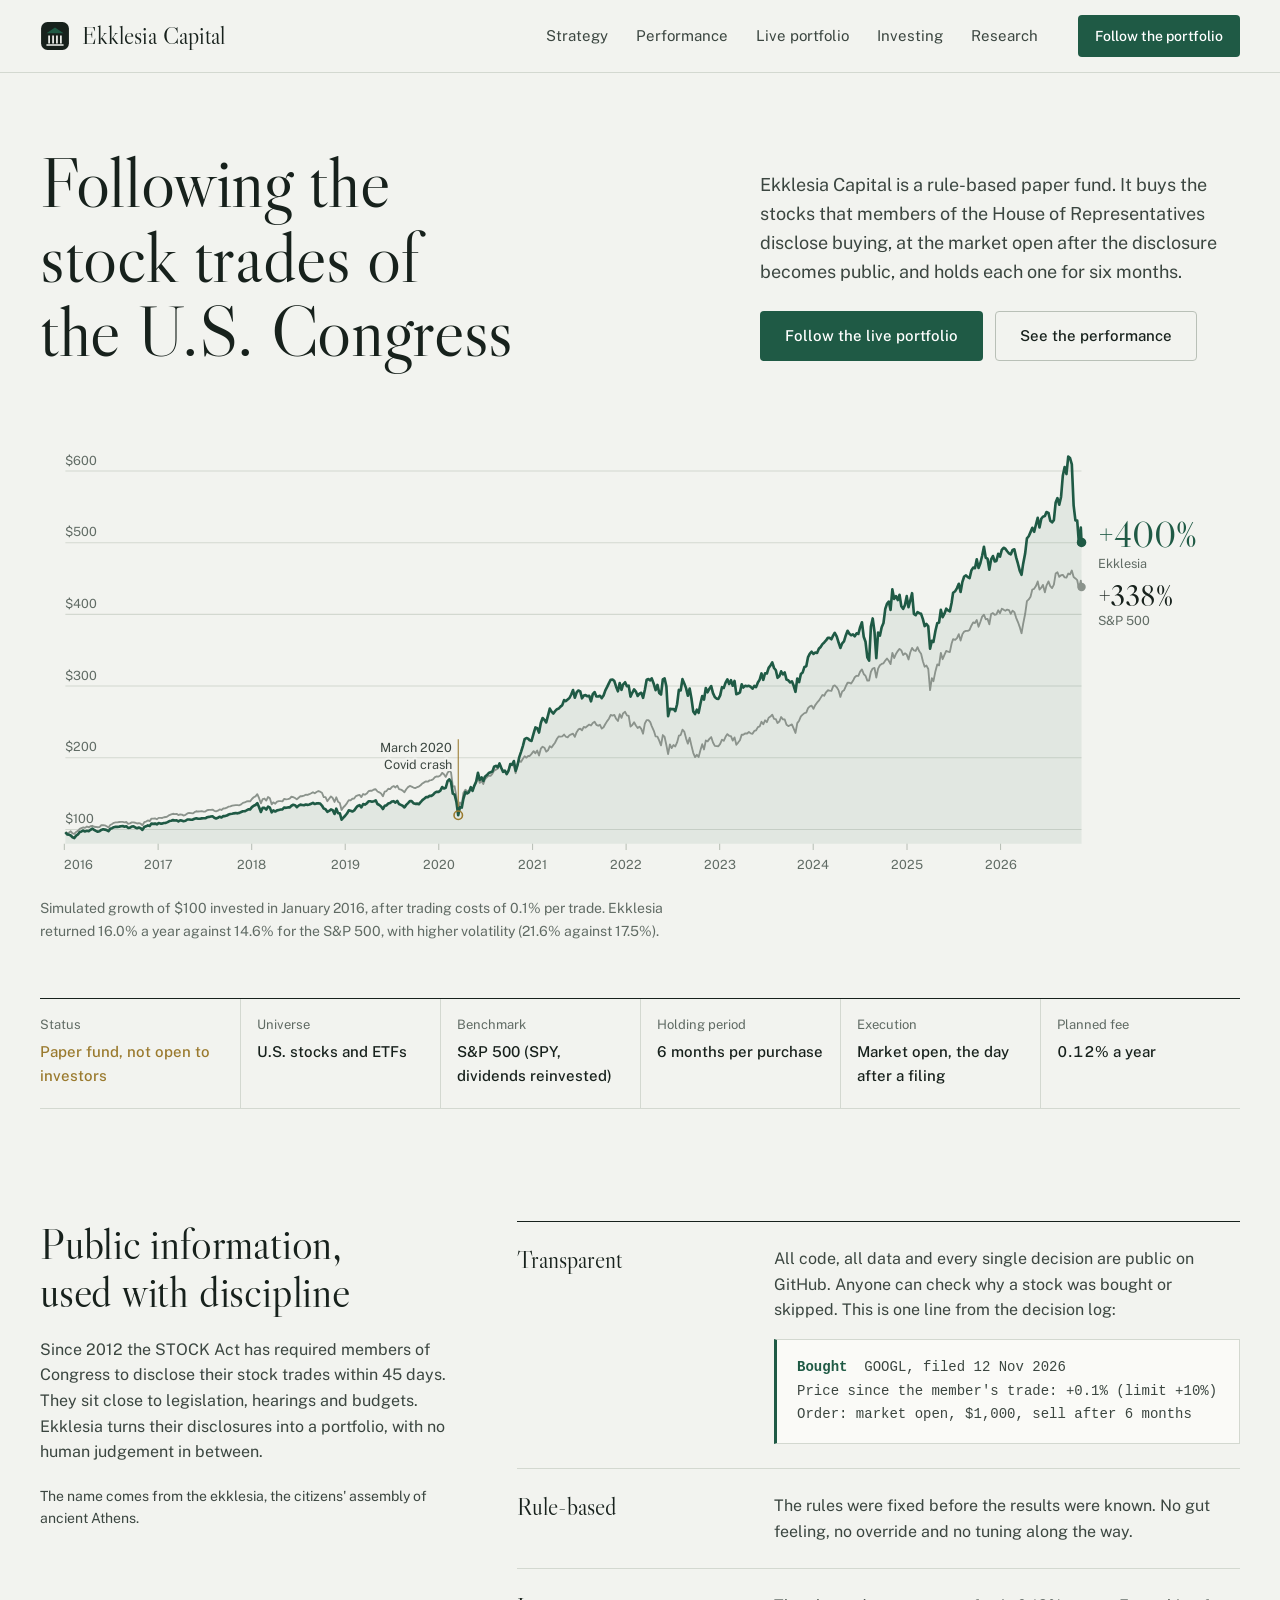
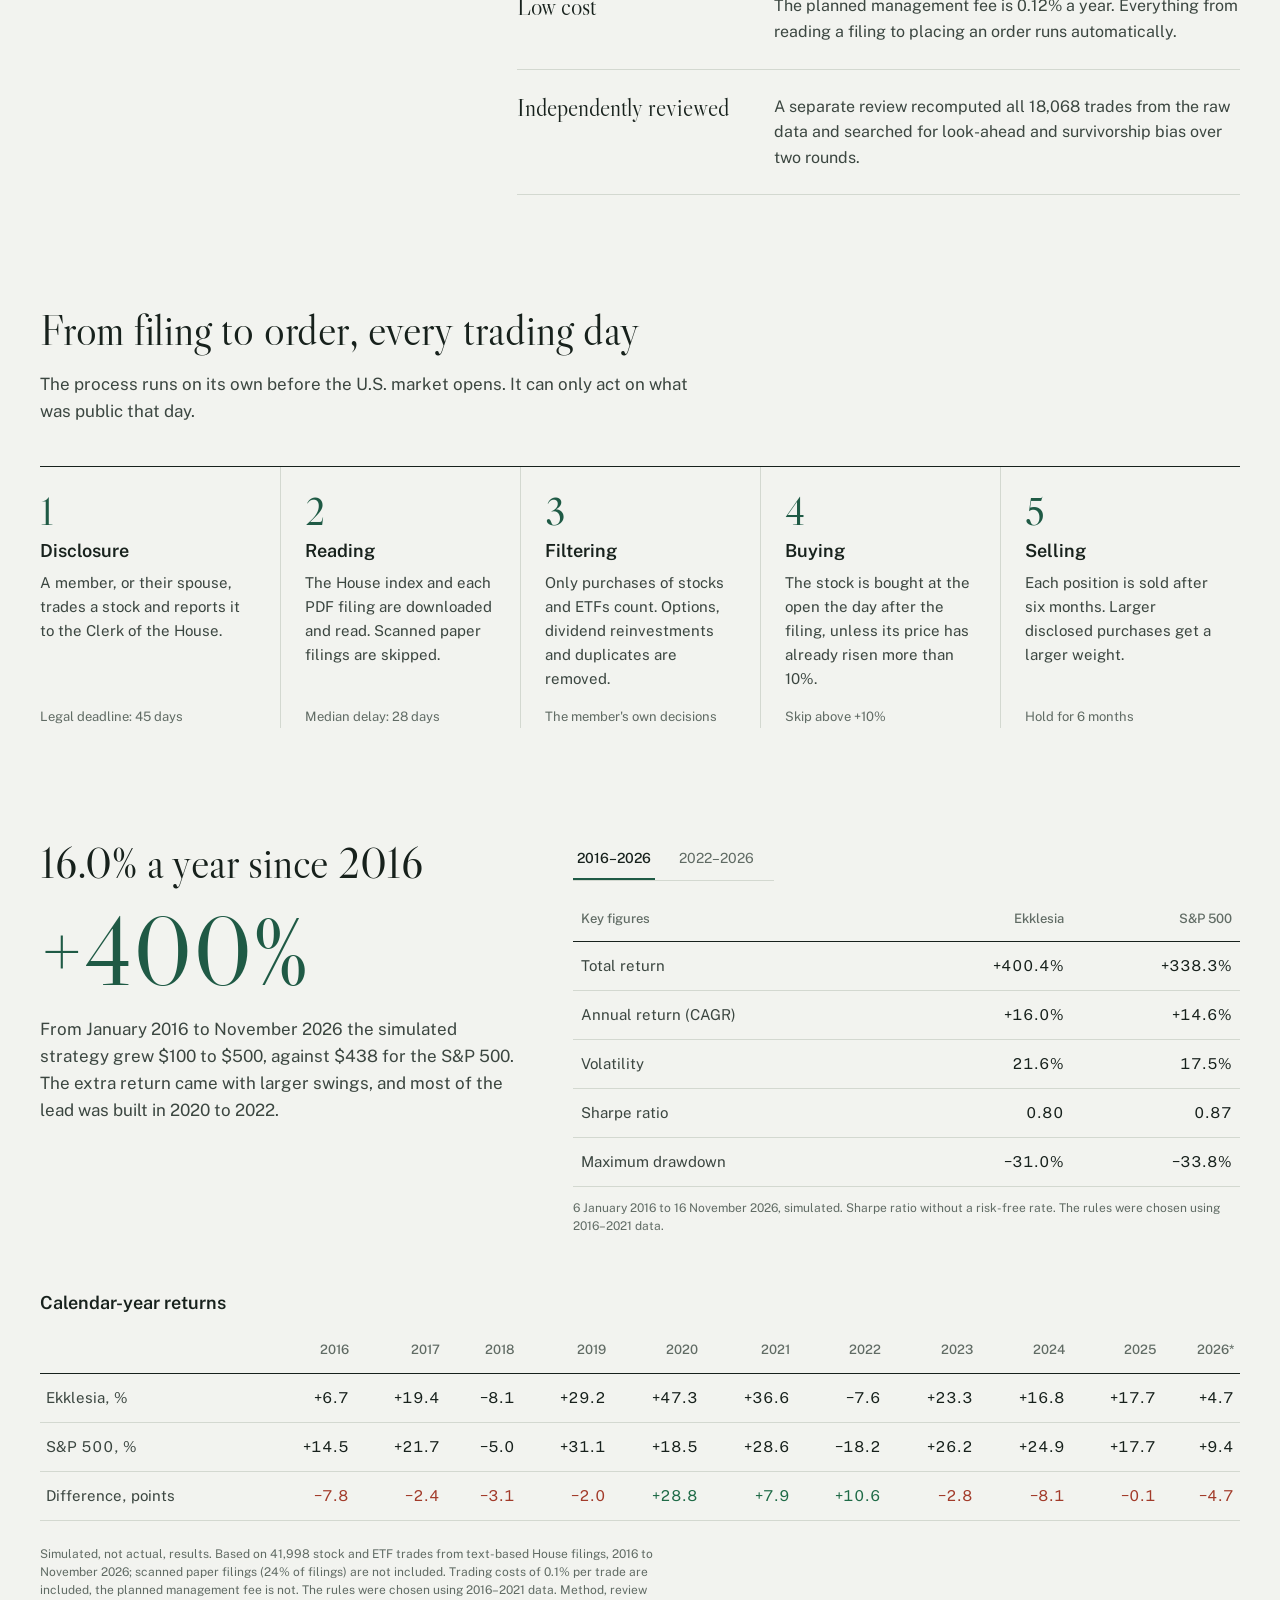
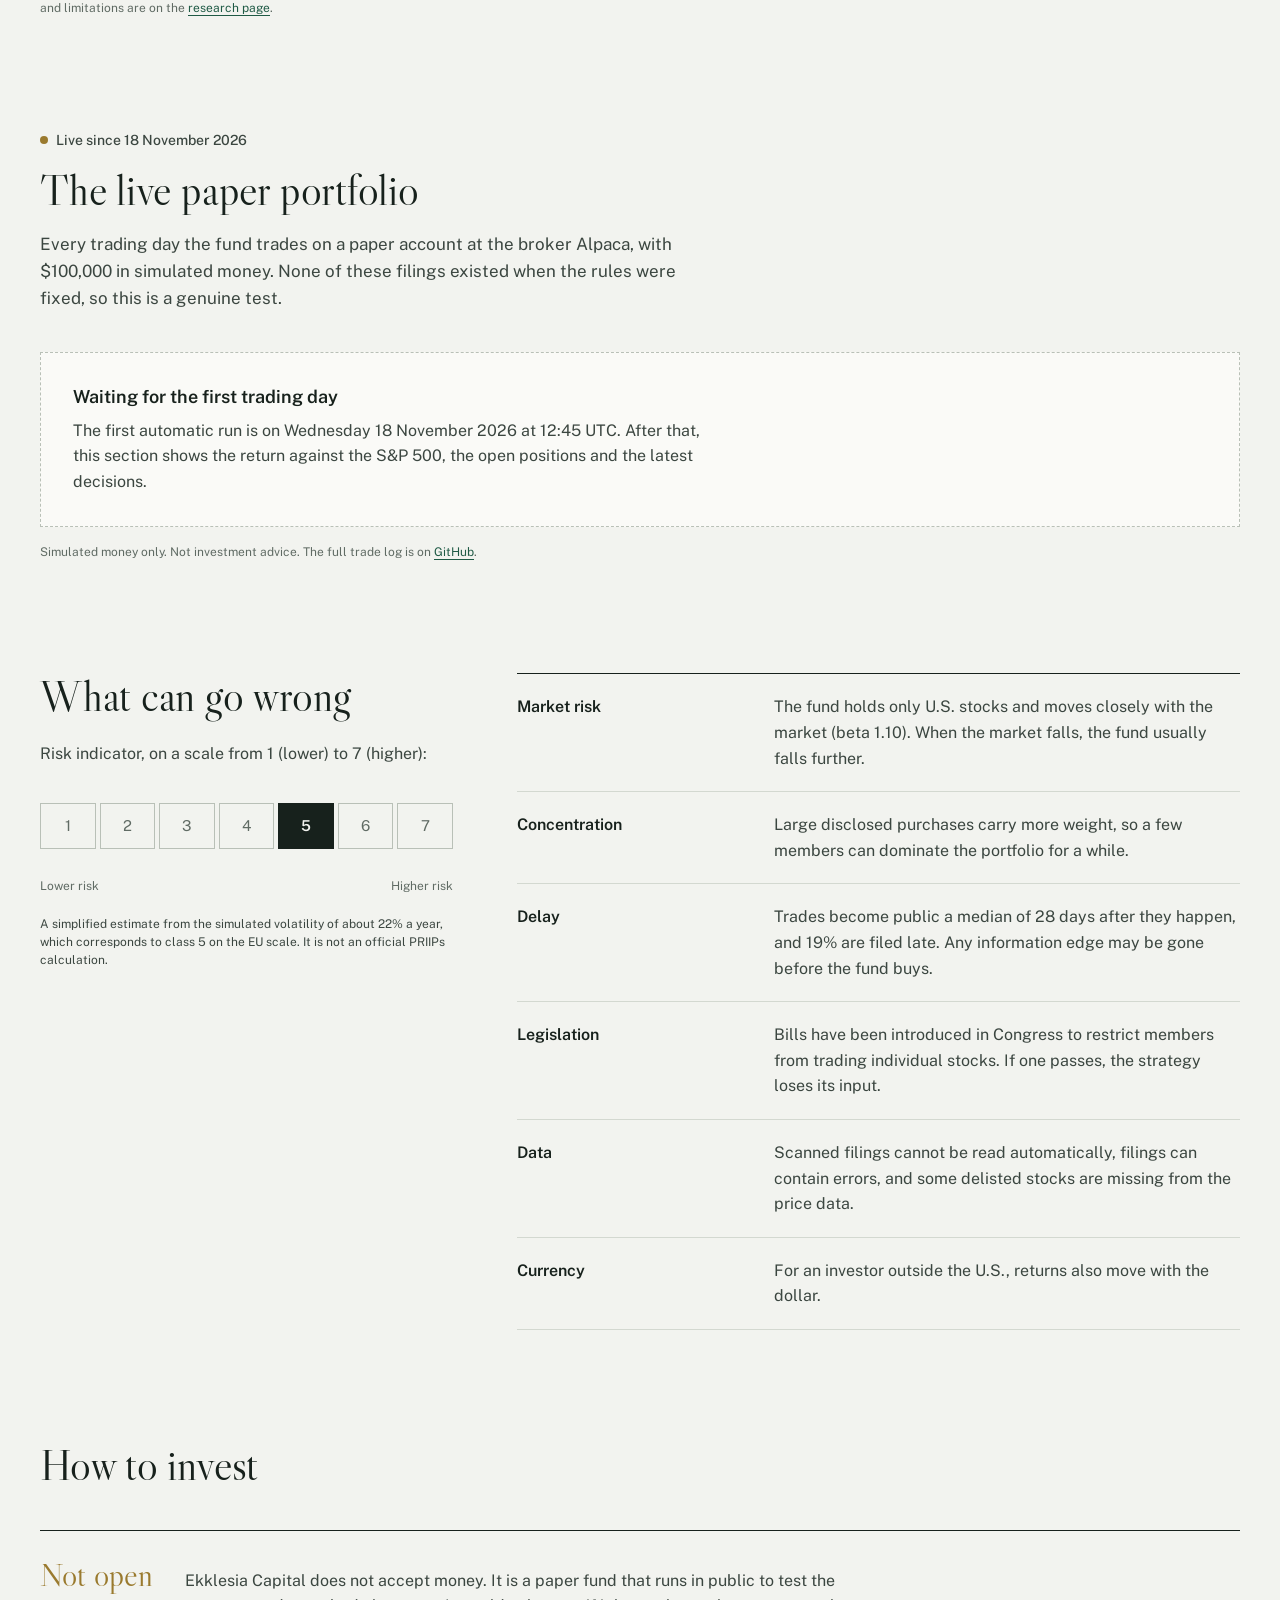
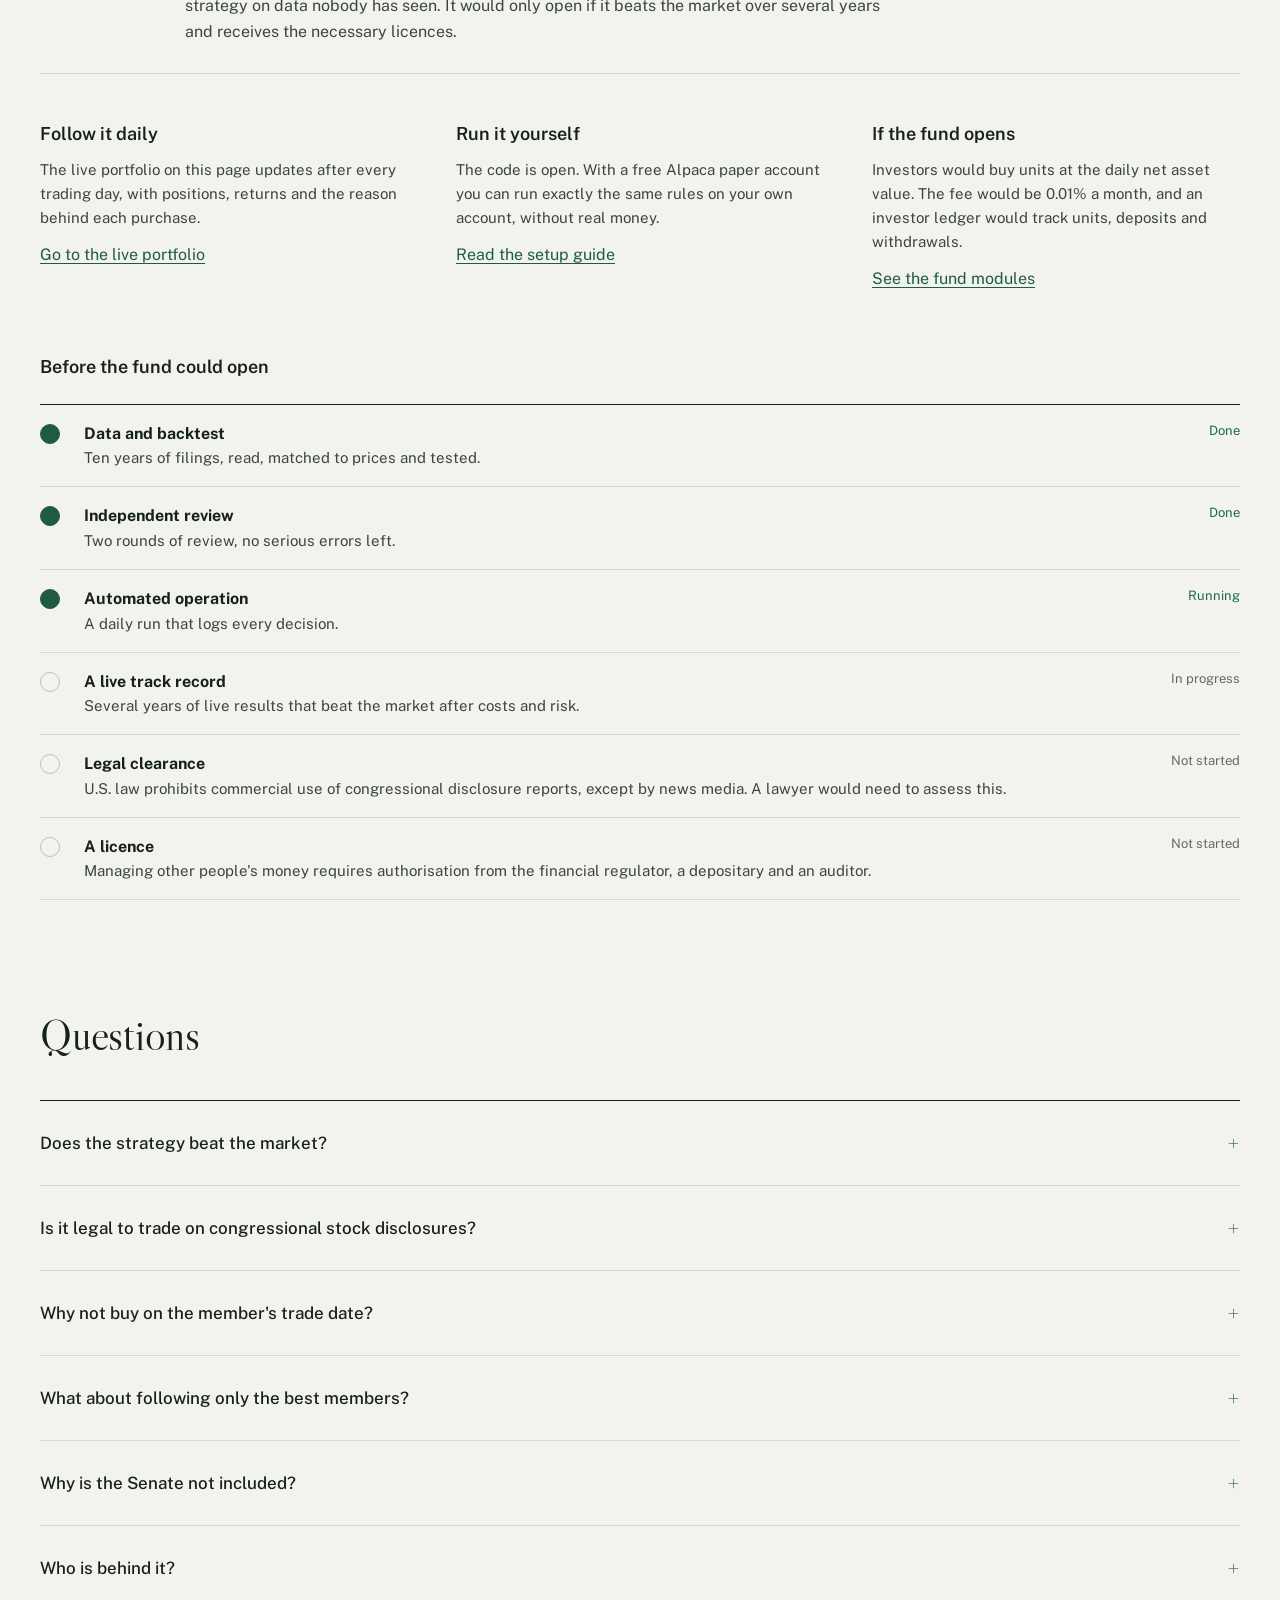
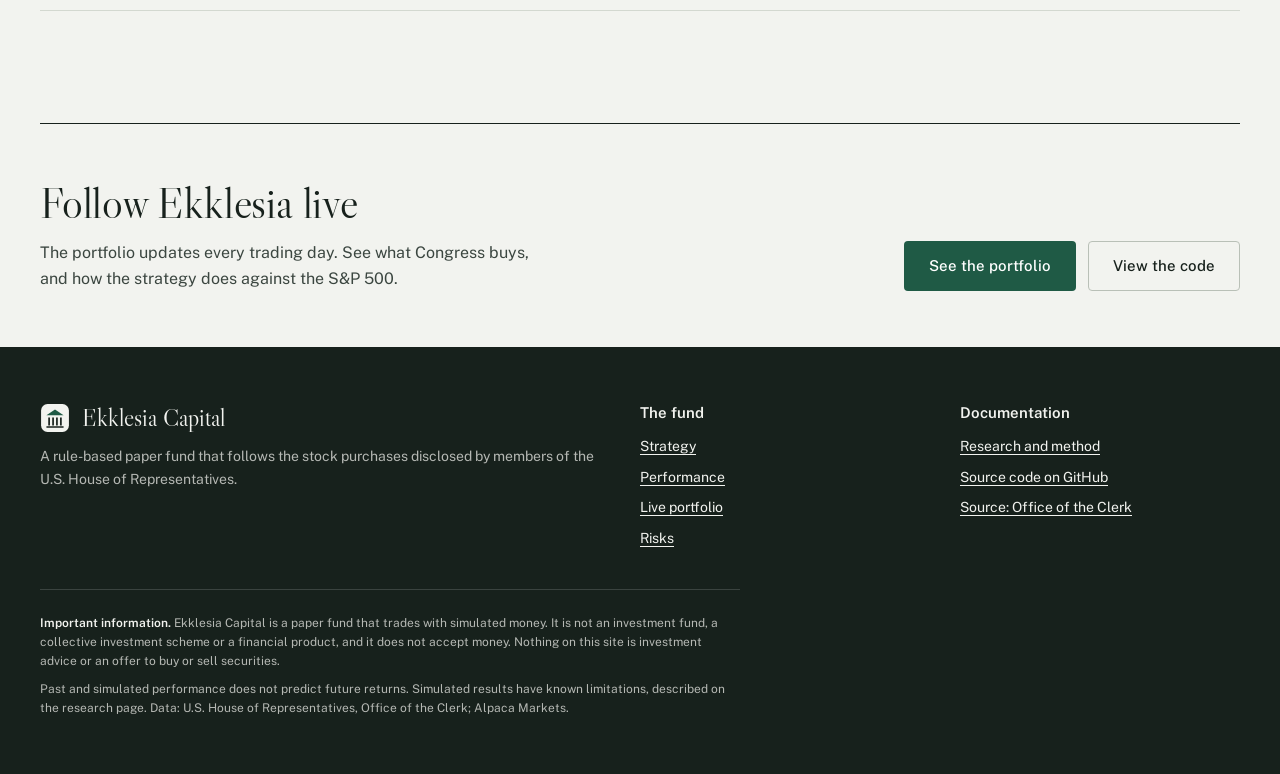
==== commit 822f9c8d: "Hjemmeside på engelsk med nyt design og fokus på 10-årsafkastet - Forside og research-side på engels" ====
--- a/docs/index.html
+++ b/docs/index.html
@@ -1,22 +1,22 @@
 <!doctype html>
-<html lang="da">
+<html lang="en">
 <head>
 <meta charset="utf-8">
 <meta name="viewport" content="width=device-width, initial-scale=1, viewport-fit=cover">
-<title>Ekklesia Capital</title>
-<meta name="description" content="Ekklesia Capital er en regelbaseret papirfond, der følger amerikanske kongresmedlemmers offentliggjorte aktiekøb. Ærlige resultater, åben kode og en live portefølje.">
+<title>Ekklesia Capital — a fund that follows Congress's stock trades</title>
+<meta name="description" content="Ekklesia Capital is a rule-based paper fund that follows the stock purchases disclosed by members of the U.S. Congress. Ten years of simulated results, open code and a live portfolio.">
 <meta property="og:type" content="website">
-<meta property="og:title" content="Ekklesia Capital">
-<meta property="og:description" content="Ekklesia Capital er en regelbaseret papirfond, der følger amerikanske kongresmedlemmers offentliggjorte aktiekøb. Ærlige resultater, åben kode og en live portefølje.">
+<meta property="og:title" content="Ekklesia Capital — a fund that follows Congress's stock trades">
+<meta property="og:description" content="Ekklesia Capital is a rule-based paper fund that follows the stock purchases disclosed by members of the U.S. Congress. Ten years of simulated results, open code and a live portfolio.">
 <meta property="og:url" content="https://ekklesia-capital.vercel.app/">
 <meta property="og:image" content="https://ekklesia-capital.vercel.app/assets/og.png">
 <meta name="twitter:card" content="summary_large_image">
 <link rel="canonical" href="https://ekklesia-capital.vercel.app/">
-<link rel="icon" href="data:image/svg+xml,%3Csvg xmlns='http://www.w3.org/2000/svg' viewBox='0 0 28 28'%3E%3Crect x='1' y='1' width='26' height='26' rx='6' fill='%230E1726'/%3E%3Cpath d='M6 11.5 14 6l8 5.5z' fill='%238EA6FF'/%3E%3Cpath d='M8.5 13.5v7.5M12.2 13.5v7.5M15.8 13.5v7.5M19.5 13.5v7.5M6 22.4h16' stroke='white' stroke-width='1.8'/%3E%3C/svg%3E">
-<meta name="theme-color" content="#F6F7F9">
+<link rel="icon" href="data:image/svg+xml,%3Csvg xmlns='http://www.w3.org/2000/svg' viewBox='0 0 28 28'%3E%3Crect x='1' y='1' width='26' height='26' rx='6' fill='%2317211C'/%3E%3Cpath d='M6 11.5 14 6l8 5.5z' fill='%237CC7A5'/%3E%3Cpath d='M8.5 13.5v7.5M12.2 13.5v7.5M15.8 13.5v7.5M19.5 13.5v7.5M6 22.4h16' stroke='white' stroke-width='1.8'/%3E%3C/svg%3E">
+<meta name="theme-color" content="#F2F3EF">
 <link rel="preconnect" href="https://fonts.googleapis.com">
 <link rel="preconnect" href="https://fonts.gstatic.com" crossorigin>
-<link rel="stylesheet" href="https://fonts.googleapis.com/css2?family=Instrument+Serif&family=Inter:wght@400;500;600&family=IBM+Plex+Mono:wght@400;500&display=swap">
+<link rel="stylesheet" href="https://fonts.googleapis.com/css2?family=Libre+Caslon+Display&family=Public+Sans:wght@400;500;600&display=swap">
 <script>
 /* Anonymous, cookieless page statistics (PostHog EU). Runs only on the public site, not on local copies. */
 if (/(vercel\.app|github\.io)$/.test(location.hostname)) {
@@ -26,619 +26,516 @@
 </script>
 <style>
 :root{color-scheme:light}body{margin:0}img{max-width:100%}[hidden]{display:none!important}
-/* Layout: marketing home route — nav, hero with chart card, sources, stats, bento, process, results, live, facts+risk, invest, FAQ, CTA, footer.
-   Type: Instrument Serif (display, 400) + Inter (400/500/600) + IBM Plex Mono (meta). Max 3 UI weights, nothing above 600.
-   Colour: 60 canvas / 30 white surfaces with hairlines / 10 Aegean-blue accent for actions, links, focus and the fund line. */
+/* Ekklesia Capital — design tokens
+   Colour: limestone paper, ink, banknote green (fund line, actions, links), stone grey (benchmark), one seal-gold for markers.
+   Type: Libre Caslon Display for headings and figures (the face of 18th-century American printing), Public Sans for text and UI
+   (the U.S. government's own typeface). Left-aligned editorial layout; rules instead of cards; one bold element: the hero chart. */
 :root{
-  --canvas:#F6F7F9; --surface:#FFFFFF; --surface-2:#EEF1F5;
-  --ink:#0E1726; --ink-2:#334155; --muted:#5E6B7E; --faint:#8A95A6;
-  --line:rgba(14,23,38,.09); --line-strong:rgba(14,23,38,.16);
-  --accent:#2445C9; --accent-ink:#FFFFFF; --accent-soft:#E7ECFB;
-  --spy:#98A2B3; --oos:#E9EDF5;
-  --good:#1F7A55; --warn:#A16207; --bad:#B42318;
-  --band:#0B1220; --band-ink:#E7ECF3; --band-muted:#9AA6B8; --band-line:rgba(231,236,243,.12);
-  --shadow:0 1px 2px rgba(14,23,38,.04),0 8px 24px rgba(14,23,38,.05);
-  --display:"Instrument Serif","Iowan Old Style","Palatino Linotype",Georgia,serif;
-  --body:"Inter",system-ui,-apple-system,"Segoe UI",Roboto,sans-serif;
-  --mono:"IBM Plex Mono",ui-monospace,"SFMono-Regular",Menlo,monospace;
-  --r:12px; --r-sm:8px;
+  --paper:#F2F3EF; --paper-2:#E8EAE4; --surface:#FAFAF7;
+  --ink:#17211C; --ink-2:#3B4640; --muted:#606B64;
+  --green:#1F5A45; --green-ink:#FFFFFF; --green-tint:rgba(31,90,69,.08);
+  --stone:#8B938C; --rule:#D3D8D0; --rule-strong:#B9C0B7;
+  --seal:#9A7A2E; --pos:#1F6B47; --neg:#A23B2A; --test:rgba(23,33,28,.045);
+  --foot-bg:#17211C; --foot-ink:#F2F3EF;
+  --display:"Libre Caslon Display","Libre Caslon Text",Baskerville,"Baskerville Old Face",Georgia,serif;
+  --text:"Public Sans",system-ui,-apple-system,"Segoe UI",Roboto,sans-serif;
 }
 @media (prefers-color-scheme: dark){:root:not([data-theme="light"]){
-  --canvas:#0A0F17; --surface:#111826; --surface-2:#172033;
-  --ink:#E8ECF2; --ink-2:#C3CBD7; --muted:#97A2B4; --faint:#6F7B8F;
-  --line:rgba(232,236,242,.09); --line-strong:rgba(232,236,242,.16);
-  --accent:#8EA6FF; --accent-ink:#0A0F17; --accent-soft:#1A2547;
-  --spy:#6B7689; --oos:#141D2E;
-  --good:#4CC38A; --warn:#E3A93B; --bad:#F07A6A;
-  --band:#060A11; --band-ink:#E8ECF2; --band-muted:#97A2B4; --band-line:rgba(232,236,242,.10);
-  --shadow:inset 0 1px 0 rgba(255,255,255,.04); color-scheme:dark}}
+  --paper:#101613; --paper-2:#18201C; --surface:#141B17;
+  --ink:#E6EAE4; --ink-2:#C2CAC3; --muted:#949E96;
+  --green:#7CC7A5; --green-ink:#0F1512; --green-tint:rgba(124,199,165,.10);
+  --stone:#6D7770; --rule:#27312C; --rule-strong:#36423B;
+  --seal:#D6B867; --pos:#6FCB98; --neg:#EC8A76; --test:rgba(230,234,228,.04); --foot-bg:#0A0F0C; --foot-ink:#E6EAE4; color-scheme:dark}}
 :root[data-theme="dark"]{
-  --canvas:#0A0F17; --surface:#111826; --surface-2:#172033;
-  --ink:#E8ECF2; --ink-2:#C3CBD7; --muted:#97A2B4; --faint:#6F7B8F;
-  --line:rgba(232,236,242,.09); --line-strong:rgba(232,236,242,.16);
-  --accent:#8EA6FF; --accent-ink:#0A0F17; --accent-soft:#1A2547;
-  --spy:#6B7689; --oos:#141D2E;
-  --good:#4CC38A; --warn:#E3A93B; --bad:#F07A6A;
-  --band:#060A11; --band-ink:#E8ECF2; --band-muted:#97A2B4; --band-line:rgba(232,236,242,.10);
-  --shadow:inset 0 1px 0 rgba(255,255,255,.04); color-scheme:dark}
-
-html{scroll-behavior:smooth;scroll-padding-top:80px;-webkit-text-size-adjust:100%}
+  --paper:#101613; --paper-2:#18201C; --surface:#141B17;
+  --ink:#E6EAE4; --ink-2:#C2CAC3; --muted:#949E96;
+  --green:#7CC7A5; --green-ink:#0F1512; --green-tint:rgba(124,199,165,.10);
+  --stone:#6D7770; --rule:#27312C; --rule-strong:#36423B;
+  --seal:#D6B867; --pos:#6FCB98; --neg:#EC8A76; --test:rgba(230,234,228,.04); --foot-bg:#0A0F0C; --foot-ink:#E6EAE4; color-scheme:dark}
+
+html{scroll-behavior:smooth;scroll-padding-top:88px;-webkit-text-size-adjust:100%}
 @media (prefers-reduced-motion:reduce){html{scroll-behavior:auto}*{transition:none!important}}
-body{background:var(--canvas);color:var(--ink);font-family:var(--body);font-size:1rem;line-height:1.6;margin:0;-webkit-font-smoothing:antialiased}
-.wrap{max-width:1160px;margin:0 auto;padding-left:max(24px,env(safe-area-inset-left,0px));padding-right:max(24px,env(safe-area-inset-right,0px))}
-@media (max-width:480px){.wrap{padding-left:max(16px,env(safe-area-inset-left,0px));padding-right:max(16px,env(safe-area-inset-right,0px))}}
-.prose{max-width:68ch}
-h1,h2{font-family:var(--display);font-weight:400;line-height:1.08;letter-spacing:-.01em;text-wrap:balance;margin:0;color:var(--ink)}
-h1{font-size:clamp(2.6rem,6vw,4.6rem)}
-h2{font-size:clamp(2rem,3.8vw,3rem)}
-h3,h4{font-family:var(--body);font-weight:600;font-size:1.125rem;line-height:1.3;letter-spacing:-.005em;margin:0}
+body{margin:0;background:var(--paper);color:var(--ink);font-family:var(--text);font-size:1rem;line-height:1.6;-webkit-font-smoothing:antialiased}
+.wrap{max-width:1200px;margin:0 auto;padding-left:max(32px,env(safe-area-inset-left,0px));padding-right:max(32px,env(safe-area-inset-right,0px))}
+@media (max-width:640px){.wrap{padding-left:max(16px,env(safe-area-inset-left,0px));padding-right:max(16px,env(safe-area-inset-right,0px))}}
+h1,h2,h3{margin:0;text-wrap:balance}
+h1,h2{font-family:var(--display);font-weight:400;letter-spacing:-.005em;color:var(--ink)}
+h1{font-size:clamp(2.5rem,5.6vw,4.5rem);line-height:1.04}
+h2{font-size:clamp(1.9rem,3.4vw,2.75rem);line-height:1.1}
+h3{font-size:1.125rem;line-height:1.35;font-weight:600}
 p{margin:0}
-a{color:var(--accent);text-decoration:none}
-a:hover{text-decoration:underline;text-underline-offset:3px}
-:focus-visible{outline:2px solid var(--accent);outline-offset:3px;border-radius:4px}
-.label{font-family:var(--mono);font-size:.75rem;font-weight:500;letter-spacing:.08em;text-transform:uppercase;color:var(--accent)}
-.meta{font-size:.75rem;line-height:1.4;color:var(--muted)}
-.muted{color:var(--muted)}
-.num{font-variant-numeric:tabular-nums}
-.skip{position:absolute;left:-9999px;top:8px;z-index:50;background:var(--surface);padding:8px 16px;border-radius:var(--r-sm)}
+a{color:var(--green);text-decoration:underline;text-decoration-thickness:1px;text-underline-offset:3px}
+a:hover{text-decoration-thickness:2px}
+:focus-visible{outline:2px solid var(--green);outline-offset:3px;border-radius:2px}
+.num{font-variant-numeric:tabular-nums lining-nums}
+.small{font-size:.875rem;color:var(--muted)}
+.fine{font-size:.75rem;line-height:1.5;color:var(--muted)}
+.measure{max-width:64ch}
+.skip{position:absolute;left:-9999px;top:8px;z-index:50;background:var(--surface);padding:8px 16px}
 .skip:focus{left:16px}
 
-/* Navigation (opaque, hairline; no blur) */
-body::before{content:"";position:fixed;inset:0 0 auto;height:env(safe-area-inset-top,0px);z-index:30;background:var(--canvas)}
-.nav{position:sticky;top:env(safe-area-inset-top,0px);z-index:20;background:var(--canvas);border-bottom:1px solid var(--line)}
-.nav-inner{display:flex;align-items:center;gap:32px;min-height:64px}
-.brand{display:inline-flex;align-items:center;gap:12px;color:var(--ink);font-family:var(--display);font-size:1.5rem;line-height:1;white-space:nowrap}
-.brand:hover{text-decoration:none}
-.brand svg{width:28px;height:28px;flex:none}
-.nav-links{margin-left:auto}
-.nav-links ul{list-style:none;margin:0;padding:0;display:flex;gap:24px}
-.nav-links a{color:var(--ink-2);font-size:.875rem;font-weight:500}
-.nav-links a:hover{color:var(--ink);text-decoration:none}
+/* Header */
+body::before{content:"";position:fixed;inset:0 0 auto;height:env(safe-area-inset-top,0px);z-index:30;background:var(--paper)}
+.site-head{position:sticky;top:env(safe-area-inset-top,0px);z-index:20;background:var(--paper);border-bottom:1px solid var(--rule)}
+.site-head .wrap{display:flex;align-items:center;gap:40px;min-height:72px}
+.brand{display:inline-flex;align-items:center;gap:12px;color:var(--ink);text-decoration:none;font-family:var(--display);font-size:1.5rem;line-height:1;white-space:nowrap}
+.brand svg{width:30px;height:30px;flex:none}
+.nav{margin-left:auto}
+.nav ul{list-style:none;margin:0;padding:0;display:flex;gap:28px}
+.nav a{color:var(--ink-2);text-decoration:none;font-size:.9375rem}
+.nav a:hover,.nav a[aria-current="page"]{color:var(--ink);text-decoration:underline;text-underline-offset:6px;text-decoration-thickness:1px}
 .menu{display:none;margin-left:auto;position:relative}
-.menu summary{list-style:none;cursor:pointer;width:44px;height:44px;display:grid;place-items:center;border:1px solid var(--line-strong);border-radius:var(--r-sm);color:var(--ink)}
+.menu summary{list-style:none;cursor:pointer;min-height:44px;padding:0 16px;display:flex;align-items:center;border:1px solid var(--rule-strong);border-radius:4px;font-size:.9375rem;font-weight:500}
 .menu summary::-webkit-details-marker{display:none}
-.menu ul{list-style:none;margin:0;padding:8px;position:absolute;right:0;top:52px;min-width:220px;background:var(--surface);border:1px solid var(--line-strong);border-radius:var(--r);box-shadow:var(--shadow);display:grid}
-.menu li a{display:block;padding:12px 16px;border-radius:var(--r-sm);color:var(--ink);font-weight:500}
-.menu li a:hover{background:var(--surface-2);text-decoration:none}
-@media (max-width:920px){.nav .nav-links,.nav .nav-cta{display:none}.nav .menu{display:block}}
+.menu ul{list-style:none;margin:0;padding:8px 0;position:absolute;right:0;top:52px;min-width:240px;background:var(--surface);border:1px solid var(--rule-strong);border-radius:4px;box-shadow:0 12px 32px rgba(23,33,28,.07)}
+.menu a{display:block;padding:12px 20px;color:var(--ink);text-decoration:none}
+.menu a:hover{background:var(--paper-2)}
+@media (max-width:960px){.site-head .nav,.site-head .head-cta{display:none}.site-head .menu{display:block}}
 
 /* Buttons */
-.btns{display:flex;flex-wrap:wrap;gap:12px}
-.btn{display:inline-flex;align-items:center;justify-content:center;gap:8px;min-height:44px;padding:0 20px;border-radius:var(--r-sm);font-size:.9375rem;font-weight:500;border:1px solid transparent;transition:background-color .15s ease,border-color .15s ease}
-.btn:hover{text-decoration:none}
-.btn.primary{background:var(--accent);color:var(--accent-ink)}
-.btn.primary:hover{background:color-mix(in srgb,var(--accent) 88%,var(--ink))}
-.btn.ghost{background:var(--surface);color:var(--ink);border-color:var(--line-strong)}
-.btn.ghost:hover{border-color:var(--ink-2)}
-.btn.sm{min-height:36px;padding:0 16px;font-size:.875rem}
+.actions{display:flex;flex-wrap:wrap;gap:12px}
+.button{display:inline-flex;align-items:center;justify-content:center;min-height:48px;padding:0 24px;border-radius:4px;font-size:.9375rem;font-weight:500;text-decoration:none;border:1px solid transparent;transition:background-color .15s ease,border-color .15s ease}
+.button.solid{background:var(--green);color:var(--green-ink)}
+.button.solid:hover{background:color-mix(in srgb,var(--green) 86%,var(--ink))}
+.button.line{color:var(--ink);border-color:var(--rule-strong)}
+.button.line:hover{border-color:var(--ink)}
+.button.compact{min-height:40px;padding:0 16px;font-size:.875rem}
 
 /* Hero */
-.hero{display:grid;grid-template-columns:minmax(0,1.15fr) minmax(0,1fr);gap:64px;align-items:center;padding-block:80px 64px}
-.hero-copy{display:grid;gap:24px;align-content:start}
-.eyebrow{display:inline-flex;align-items:center;gap:8px;justify-self:start;font-size:.875rem;font-weight:500;color:var(--ink-2);background:var(--surface);border:1px solid var(--line);padding:4px 12px 4px 8px;border-radius:999px}
-.dot{width:8px;height:8px;border-radius:50%;background:var(--good);box-shadow:0 0 0 4px color-mix(in srgb,var(--good) 18%,transparent)}
-.lede{font-size:1.125rem;line-height:1.6;color:var(--ink-2);max-width:56ch}
-.trust{list-style:none;margin:0;padding:0;display:flex;flex-wrap:wrap;gap:8px 24px;font-size:.875rem;color:var(--muted)}
-.trust li{display:inline-flex;align-items:center;gap:8px}
-.trust li::before{content:"";width:16px;height:16px;flex:none;background:var(--good);-webkit-mask:url("data:image/svg+xml,%3Csvg xmlns='http://www.w3.org/2000/svg' viewBox='0 0 16 16'%3E%3Cpath d='M3 8.5l3 3 7-7' fill='none' stroke='black' stroke-width='2'/%3E%3C/svg%3E") center/contain no-repeat;mask:url("data:image/svg+xml,%3Csvg xmlns='http://www.w3.org/2000/svg' viewBox='0 0 16 16'%3E%3Cpath d='M3 8.5l3 3 7-7' fill='none' stroke='black' stroke-width='2'/%3E%3C/svg%3E") center/contain no-repeat}
-.hero-card{margin:0;background:var(--surface);border:1px solid var(--line);border-radius:16px;box-shadow:var(--shadow);padding:24px;display:grid;gap:16px}
-.hero-stats{display:grid;grid-template-columns:1fr 1fr;gap:16px}
-.hero-stats div{display:grid;gap:4px}
-.hero-stats b{font-family:var(--display);font-weight:400;font-size:2.75rem;line-height:1;color:var(--accent)}
-.hero-stats b.muted-num{color:var(--ink-2)}
-@media (max-width:920px){.hero{grid-template-columns:minmax(0,1fr);gap:40px;padding-block:48px 40px}}
-
-/* Sources strip */
-.sources{display:flex;flex-wrap:wrap;align-items:center;gap:8px 32px;padding-block:24px;border-top:1px solid var(--line);border-bottom:1px solid var(--line)}
-.sources .src{font-size:.875rem;font-weight:500;color:var(--ink-2)}
-
-/* Stats */
-.stats{margin:48px 0 0;display:grid;grid-template-columns:repeat(4,minmax(0,1fr));gap:0;background:var(--surface);border:1px solid var(--line);border-radius:var(--r)}
-.stats div{padding:24px;display:grid;gap:4px;align-content:start;border-left:1px solid var(--line)}
-.stats div:first-child{border-left:0}
-.stats dt{font-size:.875rem;color:var(--muted);font-weight:500}
-.stats dd{margin:0;font-family:var(--display);font-size:2.5rem;line-height:1.1;color:var(--ink)}
-@media (max-width:860px){.stats{grid-template-columns:repeat(2,minmax(0,1fr))}.stats div:nth-child(3){border-left:0}.stats div:nth-child(n+3){border-top:1px solid var(--line)}}
-@media (max-width:420px){.stats dd{font-size:2rem}.stats div{padding:16px}}
+.hero{padding-block:72px 0}
+.hero-top{display:grid;grid-template-columns:minmax(0,7fr) minmax(0,5fr);gap:48px;align-items:end}
+.hero-top .intro{display:grid;gap:24px;padding-bottom:8px}
+.hero-top .intro p{font-size:1.125rem;color:var(--ink-2);max-width:46ch}
+@media (max-width:960px){.hero{padding-block:48px 0}.hero-top{grid-template-columns:minmax(0,1fr);gap:24px}}
+.hero-chart{margin:48px 0 0;position:relative}
+.hero-chart svg{display:block;width:100%;height:auto}
+.hero-chart figcaption{margin-top:16px;max-width:72ch}
+.chart-wide{overflow-x:auto}
+svg text{font-family:var(--text);font-size:12px;fill:var(--muted)}
+svg .figure{font-family:var(--display);fill:var(--ink)}
+svg .figure-green{font-family:var(--display);fill:var(--green)}
+svg .note{fill:var(--ink-2);font-size:12px;paint-order:stroke;stroke:var(--paper);stroke-width:4px;stroke-linejoin:round}
+
+/* Factsheet strip */
+.facts{margin:56px 0 0;display:grid;grid-template-columns:repeat(6,minmax(0,1fr));border-top:1px solid var(--ink);border-bottom:1px solid var(--rule)}
+.facts div{padding:16px 16px 20px 0;display:grid;gap:4px;align-content:start}
+.facts div + div{padding-left:16px;border-left:1px solid var(--rule)}
+.facts dt{font-size:.8125rem;color:var(--muted)}
+.facts dd{margin:0;font-size:.9375rem;font-weight:500}
+.facts .status{color:var(--seal)}
+@media (max-width:1000px){.facts{grid-template-columns:repeat(3,minmax(0,1fr))}.facts div:nth-child(4){padding-left:0;border-left:0}.facts div:nth-child(n+4){border-top:1px solid var(--rule)}}
+@media (max-width:560px){.facts{grid-template-columns:repeat(2,minmax(0,1fr))}.facts div:nth-child(odd){padding-left:0;border-left:0}.facts div:nth-child(4){padding-left:16px;border-left:1px solid var(--rule)}.facts div:nth-child(n+3){border-top:1px solid var(--rule)}}
 
 /* Sections */
-section{padding-block:96px 0}
-.sec-head{display:grid;gap:16px;margin-bottom:40px}
-.sec-head p{color:var(--ink-2);font-size:1.0625rem}
-@media (max-width:640px){section{padding-block:64px 0}}
-
-/* Bento */
-.bento{display:grid;grid-template-columns:repeat(3,minmax(0,1fr));gap:16px}
-.tile{background:var(--surface);border:1px solid var(--line);border-radius:var(--r);padding:24px;display:grid;gap:12px;align-content:start}
-.tile p{color:var(--ink-2);font-size:.9375rem}
-.tile-wide{grid-column:span 2}
-.log{margin:4px 0 0;padding:16px;background:var(--surface-2);border:1px solid var(--line);border-radius:var(--r-sm);font-family:var(--mono);font-size:.8125rem;line-height:1.7;color:var(--ink-2);overflow-x:auto;white-space:pre}
-.log .k{color:var(--good);font-weight:500}.log .v{color:var(--accent)}
-@media (max-width:860px){.bento{grid-template-columns:minmax(0,1fr)}.tile-wide{grid-column:auto}}
-
-/* Process */
-.process{list-style:none;margin:0;padding:0;display:grid;grid-template-columns:repeat(5,minmax(0,1fr));gap:16px;counter-reset:s}
-.process li{counter-increment:s;background:var(--surface);border:1px solid var(--line);border-radius:var(--r);padding:24px 20px;display:flex;flex-direction:column;gap:8px}
-.process li::before{content:counter(s,decimal-leading-zero);font-family:var(--mono);font-size:.75rem;color:var(--accent);font-weight:500;letter-spacing:.06em}
-.process h3{font-size:1rem}
-.process p{color:var(--ink-2);font-size:.875rem}
-.process .rule-tag{margin-top:auto;font-size:.75rem;color:var(--muted);border-top:1px solid var(--line);padding-top:12px}
-@media (max-width:1000px){.process{grid-template-columns:repeat(2,minmax(0,1fr))}}
-@media (max-width:560px){.process{grid-template-columns:minmax(0,1fr)}}
-
-/* Results */
-.verdict-line{background:var(--surface);border:1px solid var(--line);border-radius:var(--r);padding:20px 24px;margin-bottom:24px;color:var(--ink-2)}
-.verdict-line b{color:var(--ink);font-weight:600}
-.perf{display:grid;grid-template-columns:minmax(0,1.55fr) minmax(0,1fr);gap:16px;align-items:start}
-@media (max-width:960px){.perf{grid-template-columns:minmax(0,1fr)}}
-.card{background:var(--surface);border:1px solid var(--line);border-radius:var(--r);padding:24px}
-.card-head{display:flex;flex-wrap:wrap;justify-content:space-between;gap:8px 24px;align-items:baseline;margin-bottom:12px}
-.legend{display:flex;flex-wrap:wrap;gap:8px 16px;font-size:.75rem;color:var(--muted)}
-.legend i{display:inline-block;width:12px;height:3px;border-radius:2px;margin-right:8px;vertical-align:3px}
-.legend i.shade{height:12px;vertical-align:-1px;background:var(--oos);border:1px solid var(--line-strong)}
-.chart-scroll{overflow-x:auto}
-svg text{font-family:var(--mono);font-size:12px;fill:var(--muted)}
-svg .val{fill:var(--ink);font-size:12px}
-figcaption,.note{font-size:.75rem;line-height:1.4;color:var(--muted)}
-.table-scroll{overflow-x:auto}
+.section{padding-block:112px 0}
+@media (max-width:640px){.section{padding-block:72px 0}}
+.split{display:grid;grid-template-columns:minmax(0,4fr) minmax(0,7fr);gap:64px;align-items:start}
+.split > .lead{display:grid;gap:20px;position:sticky;top:112px}
+.split > .lead p{color:var(--ink-2)}
+@media (max-width:960px){.split{grid-template-columns:minmax(0,1fr);gap:32px}.split > .lead{position:static}}
+.head{display:grid;gap:16px;margin-bottom:40px;max-width:68ch}
+.head p{color:var(--ink-2);font-size:1.0625rem}
+
+/* Principles list */
+.principles{margin:0;border-top:1px solid var(--ink)}
+.principles > div{display:grid;grid-template-columns:minmax(0,1fr) minmax(0,2fr);gap:24px;padding:24px 0;border-bottom:1px solid var(--rule)}
+.principles dt{font-family:var(--display);font-size:1.5rem;line-height:1.2}
+.principles dd{margin:0;color:var(--ink-2);display:grid;gap:16px}
+@media (max-width:640px){.principles > div{grid-template-columns:minmax(0,1fr);gap:8px}}
+.logline{margin:0;padding:16px 20px;background:var(--surface);border:1px solid var(--rule);border-left:3px solid var(--green);font-size:.875rem;line-height:1.7;color:var(--ink-2);overflow-x:auto}
+.logline b{color:var(--green);font-weight:600}
+
+/* Steps (a real sequence) */
+.steps{list-style:none;margin:0;padding:0;display:grid;grid-template-columns:repeat(5,minmax(0,1fr));counter-reset:step;border-top:1px solid var(--ink)}
+.steps li{counter-increment:step;padding:24px 24px 0 0;display:flex;flex-direction:column;gap:8px}
+.steps li + li{padding-left:24px;border-left:1px solid var(--rule)}
+.steps li::before{content:counter(step);font-family:var(--display);font-size:2.5rem;line-height:1;color:var(--green)}
+.steps p{color:var(--ink-2);font-size:.9375rem}
+.steps .rule-tag{font-size:.8125rem;color:var(--muted);margin-top:auto;padding-top:8px}
+@media (max-width:1000px){.steps{grid-template-columns:minmax(0,1fr)}.steps li,.steps li + li{padding:20px 0;border-left:0;border-bottom:1px solid var(--rule);display:grid;grid-template-columns:56px minmax(0,1fr);column-gap:16px}.steps li::before{grid-row:span 3}}
+
+/* Performance */
+.perf{display:grid;grid-template-columns:minmax(0,5fr) minmax(0,7fr);gap:56px;align-items:start}
+@media (max-width:960px){.perf{grid-template-columns:minmax(0,1fr);gap:40px}}
+.period{display:inline-flex;gap:4px;margin-bottom:16px;border-bottom:1px solid var(--rule)}
+.period button{font:inherit;font-size:.875rem;min-height:40px;padding:0 4px;margin-right:16px;background:none;border:0;border-bottom:2px solid transparent;color:var(--muted);cursor:pointer}
+.period button[aria-pressed="true"]{color:var(--ink);border-bottom-color:var(--green);font-weight:500}
 table{border-collapse:collapse;width:100%;font-size:.9375rem}
-th,td{text-align:left;padding:12px;border-bottom:1px solid var(--line)}
-tbody tr:last-child td,tbody tr:last-child th{border-bottom:0}
-th{font-size:.75rem;font-weight:500;color:var(--muted);vertical-align:bottom;letter-spacing:.02em}
-tbody th{font-size:.875rem;color:var(--ink-2);font-weight:500}
+th,td{text-align:left;padding:12px 8px;border-bottom:1px solid var(--rule)}
+thead th{font-size:.8125rem;font-weight:500;color:var(--muted);border-bottom:1px solid var(--ink)}
+tbody th{font-weight:400;color:var(--ink-2)}
 td.r,th.r{text-align:right;white-space:nowrap}
-td.pos{color:var(--good)} td.neg{color:var(--bad)}
-.years td,.years th{padding:12px 8px}
-.tabs{display:inline-flex;gap:4px;padding:4px;margin-bottom:16px;background:var(--surface-2);border-radius:var(--r-sm);flex-wrap:wrap}
-.tabs button{font:inherit;font-size:.875rem;font-weight:500;min-height:36px;padding:0 12px;border-radius:6px;border:0;background:transparent;color:var(--muted);cursor:pointer}
-.tabs button[aria-pressed="true"]{background:var(--surface);color:var(--ink);box-shadow:0 1px 2px rgba(14,23,38,.06)}
-.disclaimer{margin-top:24px;font-size:.75rem;line-height:1.5;color:var(--muted);max-width:90ch}
-.stack-16{margin-top:16px}
-
-/* Live */
-.live{display:grid;gap:16px}
-.live-empty{background:var(--surface);border:1px dashed var(--line-strong);border-radius:var(--r);padding:32px;display:grid;gap:8px;justify-items:start}
-.live-empty p{color:var(--ink-2)}
-.live-kpis{display:grid;grid-template-columns:repeat(auto-fit,minmax(180px,1fr));gap:0;background:var(--surface);border:1px solid var(--line);border-radius:var(--r);overflow:hidden}
-.live-kpis div{padding:20px 24px;display:grid;gap:4px;border-left:1px solid var(--line)}
-.live-kpis div:first-child{border-left:0}
-.live-kpis b{font-family:var(--display);font-weight:400;font-size:2rem;line-height:1.1}
-.live-kpis span{font-size:.75rem;color:var(--muted)}
-.tag{font-size:.75rem;font-weight:500;white-space:nowrap}
-.tag.taken{color:var(--good)} .tag.skipped{color:var(--warn)} .tag.ignored{color:var(--muted)}
-
-/* Facts + risk */
-.risk{display:grid;grid-template-columns:minmax(0,1fr) minmax(0,1.35fr);gap:40px;align-items:start}
-.risk-side{display:grid;gap:32px}
-@media (max-width:960px){.risk{grid-template-columns:minmax(0,1fr)}}
-.facts{background:var(--surface);border:1px solid var(--line);border-radius:var(--r);overflow:hidden}
-.facts-head{display:flex;justify-content:space-between;gap:12px;align-items:baseline;padding:16px 20px;border-bottom:1px solid var(--line)}
-.facts dl{margin:0;display:grid}
-.facts dl div{display:grid;grid-template-columns:minmax(0,1fr) minmax(0,1.3fr);gap:16px;padding:12px 20px;border-bottom:1px solid var(--line)}
-.facts dl div:last-child{border-bottom:0}
-.facts dt{color:var(--muted);font-size:.875rem}
-.facts dd{margin:0;font-size:.875rem;font-weight:500;min-width:0}
-.facts .status{color:var(--warn)}
-.scale{display:grid;grid-template-columns:repeat(7,minmax(0,1fr));gap:4px;margin:16px 0 8px}
-.scale span{display:grid;place-items:center;height:44px;border:1px solid var(--line);border-radius:var(--r-sm);font-family:var(--mono);font-size:.875rem;color:var(--muted);background:var(--surface)}
-.scale span.on{background:var(--ink);border-color:var(--ink);color:var(--canvas);font-weight:500}
-.scale-ends{display:flex;justify-content:space-between;font-size:.75rem;color:var(--muted)}
-.risks{margin:0;background:var(--surface);border:1px solid var(--line);border-radius:var(--r);overflow:hidden}
-.risks div{display:grid;grid-template-columns:9rem minmax(0,1fr);gap:16px;padding:16px 20px;border-bottom:1px solid var(--line)}
-.risks div:last-child{border-bottom:0}
-.risks dt{font-weight:600;font-size:.9375rem}
-.risks dd{margin:0;color:var(--ink-2);font-size:.9375rem}
-@media (max-width:520px){.risks div{grid-template-columns:minmax(0,1fr);gap:4px}}
-
-/* Invest */
-.status-box{display:grid;grid-template-columns:auto minmax(0,1fr);gap:24px;align-items:center;background:var(--surface);border:1px solid var(--line);border-radius:var(--r);padding:24px;margin-bottom:16px}
-.status-box .big{font-family:var(--display);font-size:2rem;line-height:1;color:var(--warn);white-space:nowrap}
-.status-box p{color:var(--ink-2)}
-@media (max-width:620px){.status-box{grid-template-columns:minmax(0,1fr);gap:12px}}
-.ways{display:grid;grid-template-columns:repeat(3,minmax(0,1fr));gap:16px}
-@media (max-width:960px){.ways{grid-template-columns:minmax(0,1fr)}}
-.way{background:var(--surface);border:1px solid var(--line);border-radius:var(--r);padding:24px;display:grid;gap:12px;align-content:start}
-.way p{color:var(--ink-2);font-size:.9375rem}
-.way a.more{font-weight:500;font-size:.9375rem}
-.way a.more::after{content:" →"}
-.checklist{list-style:none;margin:16px 0 0;padding:0;background:var(--surface);border:1px solid var(--line);border-radius:var(--r);overflow:hidden}
-.checklist li{display:grid;grid-template-columns:24px minmax(0,1fr) auto;gap:16px;align-items:start;padding:16px 20px;border-bottom:1px solid var(--line)}
-.checklist li:last-child{border-bottom:0}
-.checklist .mark{width:20px;height:20px;border-radius:50%;border:2px solid var(--line-strong);margin-top:2px}
-.checklist .mark.done{background:var(--good);border-color:var(--good)}
-.checklist b{font-weight:600}
-.checklist .st{font-size:.75rem;font-weight:500;color:var(--muted);white-space:nowrap}
-.checklist .st.done{color:var(--good)}
-.checklist p{color:var(--ink-2);font-size:.875rem}
-@media (max-width:520px){.checklist li{grid-template-columns:24px minmax(0,1fr)}.checklist .st{grid-column:2}}
-.sub-h{margin-top:40px}
+td.pos{color:var(--pos)} td.neg{color:var(--neg)}
+.table-wrap{overflow-x:auto}
+.head .big-figure,.big-figure{font-family:var(--display);font-size:clamp(3.5rem,8vw,6rem);line-height:1;color:var(--green)}
+.years{margin-top:56px}
+.years h3{margin-bottom:12px}
+.years td,.years th{padding:12px 6px}
+.footnote{margin-top:24px;max-width:90ch}
+
+/* Live portfolio */
+.live{display:grid;gap:24px}
+.live-empty{border:1px dashed var(--rule-strong);padding:32px;display:grid;gap:8px;justify-items:start;background:var(--surface)}
+.live-empty p{color:var(--ink-2);max-width:64ch}
+.live-dot{display:inline-flex;align-items:center;gap:8px;font-size:.875rem;font-weight:500;color:var(--ink-2)}
+.live-dot::before{content:"";width:8px;height:8px;border-radius:50%;background:var(--seal)}
+.live-kpis{display:grid;grid-template-columns:repeat(4,minmax(0,1fr));border-top:1px solid var(--ink);border-bottom:1px solid var(--rule)}
+.live-kpis div{padding:16px 16px 20px 0;display:grid;gap:4px}
+.live-kpis div + div{padding-left:16px;border-left:1px solid var(--rule)}
+.live-kpis b{font-family:var(--display);font-weight:400;font-size:2.25rem;line-height:1.1}
+.live-kpis span{font-size:.8125rem;color:var(--muted)}
+@media (max-width:760px){.live-kpis{grid-template-columns:repeat(2,minmax(0,1fr))}.live-kpis div:nth-child(3){padding-left:0;border-left:0}.live-kpis div:nth-child(n+3){border-top:1px solid var(--rule)}}
+.decision{font-weight:500;white-space:nowrap}
+.decision.taken{color:var(--pos)} .decision.skipped{color:var(--seal)} .decision.ignored{color:var(--muted)}
+
+/* Risk */
+.risks{margin:0;border-top:1px solid var(--ink)}
+.risks > div{display:grid;grid-template-columns:minmax(0,1fr) minmax(0,2fr);gap:24px;padding:20px 0;border-bottom:1px solid var(--rule)}
+.risks dt{font-weight:600}
+.risks dd{margin:0;color:var(--ink-2)}
+@media (max-width:640px){.risks > div{grid-template-columns:minmax(0,1fr);gap:4px}}
+.scale{display:grid;grid-template-columns:repeat(7,minmax(0,1fr));gap:4px;margin:16px 0 8px;max-width:420px}
+.scale span{display:grid;place-items:center;height:44px;border:1px solid var(--rule-strong);font-size:.9375rem;color:var(--muted)}
+.scale span.on{background:var(--ink);border-color:var(--ink);color:var(--paper);font-weight:600}
+.scale-ends{display:flex;justify-content:space-between;max-width:420px}
+
+/* Investing */
+.not-open{display:grid;grid-template-columns:auto minmax(0,1fr);gap:32px;align-items:baseline;padding:28px 0;border-top:1px solid var(--ink);border-bottom:1px solid var(--rule)}
+.not-open .stamp{font-family:var(--display);font-size:2rem;line-height:1;color:var(--seal);white-space:nowrap}
+.not-open p{color:var(--ink-2);max-width:70ch}
+@media (max-width:640px){.not-open{grid-template-columns:minmax(0,1fr);gap:12px}}
+.ways{display:grid;grid-template-columns:repeat(3,minmax(0,1fr));gap:48px;margin-top:48px}
+.ways article{display:grid;gap:12px;align-content:start}
+.ways p{color:var(--ink-2);font-size:.9375rem}
+@media (max-width:900px){.ways{grid-template-columns:minmax(0,1fr);gap:32px}}
+.checklist{list-style:none;margin:24px 0 0;padding:0;border-top:1px solid var(--ink)}
+.checklist li{display:grid;grid-template-columns:28px minmax(0,1fr) auto;gap:16px;align-items:start;padding:16px 0;border-bottom:1px solid var(--rule)}
+.checklist .mark{width:18px;height:18px;border:1.5px solid var(--rule-strong);border-radius:50%;margin-top:3px}
+.checklist .mark.done{background:var(--green);border-color:var(--green)}
+.checklist p{color:var(--ink-2);font-size:.9375rem}
+.checklist .state{font-size:.8125rem;color:var(--muted);white-space:nowrap}
+.checklist .state.done{color:var(--pos)}
+@media (max-width:560px){.checklist li{grid-template-columns:28px minmax(0,1fr)}.checklist .state{grid-column:2}}
+.subhead{margin-top:64px}
 
 /* FAQ */
-.faq{background:var(--surface);border:1px solid var(--line);border-radius:var(--r);overflow:hidden}
-.faq details{border-bottom:1px solid var(--line)}
-.faq details:last-child{border-bottom:0}
-.faq summary{cursor:pointer;list-style:none;padding:20px 56px 20px 24px;position:relative;font-weight:500;font-size:1rem;min-height:44px;display:flex;align-items:center}
+.faq{border-top:1px solid var(--ink)}
+.faq details{border-bottom:1px solid var(--rule)}
+.faq summary{cursor:pointer;list-style:none;display:flex;justify-content:space-between;align-items:center;gap:24px;padding:20px 0;font-size:1.0625rem;font-weight:500;min-height:44px}
 .faq summary::-webkit-details-marker{display:none}
-.faq summary::after{content:"";position:absolute;right:24px;top:50%;width:10px;height:10px;margin-top:-7px;border-right:1.5px solid var(--muted);border-bottom:1.5px solid var(--muted);transform:rotate(45deg);transition:transform .2s ease}
-.faq details[open] summary::after{transform:rotate(-135deg);margin-top:-2px}
-.faq .ans{padding:0 24px 24px;color:var(--ink-2);max-width:74ch;display:grid;gap:12px}
-
-/* CTA band */
-.cta-band{margin:96px 0 0;background:var(--band);color:var(--band-ink);border-radius:16px;padding:48px;display:flex;flex-wrap:wrap;gap:24px 48px;align-items:center;justify-content:space-between}
-.cta-band h2{color:var(--band-ink)}
-.cta-band p{color:var(--band-muted);margin-top:8px;max-width:52ch}
-.cta-band .btn.ghost{background:transparent;color:var(--band-ink);border-color:var(--band-line)}
-.cta-band .btn.primary{background:var(--band-ink);color:var(--band)}
-@media (max-width:640px){.cta-band{padding:32px 24px;margin-top:64px}}
+.faq summary::after{content:"+";font-family:var(--display);font-size:1.75rem;line-height:1;color:var(--green);flex:none}
+.faq details[open] summary::after{content:"−"}
+.faq .answer{padding:0 0 24px;color:var(--ink-2);max-width:72ch;display:grid;gap:12px}
+
+/* Closing call to action */
+.closing{margin-top:112px;padding:56px 0;border-top:1px solid var(--ink);display:grid;grid-template-columns:minmax(0,7fr) minmax(0,5fr);gap:32px;align-items:end}
+.closing p{color:var(--ink-2);margin-top:12px;max-width:52ch}
+.closing .actions{justify-content:flex-end}
+@media (max-width:900px){.closing{grid-template-columns:minmax(0,1fr)}.closing .actions{justify-content:flex-start}}
 
 /* Footer */
-footer{margin-top:96px;background:var(--band);color:var(--band-muted);font-size:.875rem}
-.meander{height:12px;background-color:var(--band);background-image:url("data:image/svg+xml,%3Csvg xmlns='http://www.w3.org/2000/svg' width='16' height='12' viewBox='0 0 16 12'%3E%3Cpath d='M0 11.5H16M3 11.5V1.5H13V8.5H6V4.5H10V6.5' fill='none' stroke='%239AA6B8' stroke-opacity='.45' stroke-width='1'/%3E%3C/svg%3E");background-repeat:repeat-x;background-position:center}
-footer .wrap{padding-block:48px;display:grid;gap:32px}
-.foot-grid{display:grid;grid-template-columns:minmax(0,1.4fr) repeat(2,minmax(0,1fr));gap:32px}
+.site-foot{background:var(--foot-bg);color:color-mix(in srgb,var(--foot-ink) 72%,transparent);font-size:.875rem}
+.site-foot .wrap{padding-block:56px;display:grid;gap:40px}
+.foot-grid{display:grid;grid-template-columns:minmax(0,2fr) minmax(0,1fr) minmax(0,1fr);gap:40px}
 @media (max-width:760px){.foot-grid{grid-template-columns:minmax(0,1fr)}}
-footer h4{color:var(--band-ink);font-size:.875rem;margin-bottom:12px}
-footer ul{list-style:none;margin:0;padding:0;display:grid;gap:8px}
-footer a{color:var(--band-ink)}
-footer .brand{color:var(--band-ink)}
-.legal{border-top:1px solid var(--band-line);padding-top:24px;display:grid;gap:8px;max-width:100ch;font-size:.75rem;line-height:1.5}
-.legal b{color:var(--band-ink);font-weight:600}
-
-.mk-bg{fill:var(--ink)}.mk-roof{fill:var(--accent)}.mk-col{stroke:var(--canvas);stroke-width:1.6;fill:none}footer .mk-bg{fill:var(--band-ink)}footer .mk-col{stroke:var(--band)}
+.site-foot h3{color:var(--foot-ink);font-size:.9375rem;margin-bottom:12px}
+.site-foot ul{list-style:none;margin:0;padding:0;display:grid;gap:8px}
+.site-foot a{color:var(--foot-ink)}
+.site-foot .brand{color:var(--foot-ink)}
+.legal{border-top:1px solid color-mix(in srgb,var(--foot-ink) 16%,transparent);padding-top:24px;display:grid;gap:8px;max-width:100ch;font-size:.75rem;line-height:1.6}
+.legal b{color:var(--foot-ink);font-weight:600}
+
+/* Logo mark */
+.mk-bg{fill:var(--ink)}.mk-roof{fill:var(--green)}.mk-col{stroke:var(--paper);stroke-width:1.6;fill:none}
+.site-foot .mk-bg{fill:var(--foot-ink)}.site-foot .mk-roof{fill:var(--green)}.site-foot .mk-col{stroke:var(--foot-bg)}
+
+/* Research: the disclosure record */
+.record{margin:56px 0 0;background:var(--surface);border:1px solid var(--rule)}
+.record-line{overflow-x:auto;white-space:nowrap;padding:20px 24px;font-family:ui-monospace,"SFMono-Regular",Menlo,Consolas,monospace;font-size:.875rem;color:var(--ink-2);border-bottom:1px solid var(--rule)}
+.record-line .hl{background:var(--green-tint);color:var(--ink);padding:2px 4px}
+.record-fields{margin:0;display:grid;grid-template-columns:repeat(6,minmax(0,1fr))}
+.record-fields div{padding:16px 24px;display:grid;gap:4px;border-right:1px solid var(--rule);min-width:0}
+.record-fields div:last-child{border-right:0}
+.record-fields dt{font-size:.8125rem;color:var(--muted)}
+.record-fields dd{margin:0;font-weight:500;overflow-wrap:anywhere}
+.record figcaption{padding:16px 24px;border-top:1px solid var(--rule)}
+@media (max-width:900px){.record-fields{grid-template-columns:repeat(3,minmax(0,1fr))}.record-fields div:nth-child(3){border-right:0}.record-fields div:nth-child(n+4){border-top:1px solid var(--rule)}}
+@media (max-width:520px){.record-fields{grid-template-columns:repeat(2,minmax(0,1fr))}.record-fields div{border-right:0}.record-fields div:nth-child(n+3){border-top:1px solid var(--rule)}}
+.steps.steps-4{grid-template-columns:minmax(0,1fr)}
+.steps.steps-4 li,.steps.steps-4 li + li{padding:20px 0;border-left:0;border-bottom:1px solid var(--rule);display:grid;grid-template-columns:56px minmax(0,1fr);column-gap:16px}
+.steps.steps-4 li::before{grid-row:span 3}
+
 </style>
 </head>
 <body>
-<a class="skip" href="#indhold">Spring til indhold</a>
-<header class="nav">
-  <div class="wrap nav-inner">
-    <a class="brand" href="index.html" aria-label="Ekklesia Capital, forside"><svg viewBox="0 0 28 28" aria-hidden="true"><rect class="mk-bg" x="1" y="1" width="26" height="26" rx="6"/><path class="mk-roof" d="M6 11.5 14 6l8 5.5z"/><path class="mk-col" d="M8.5 13.5v7.5M12.2 13.5v7.5M15.8 13.5v7.5M19.5 13.5v7.5M6 22.4h16"/></svg><span>Ekklesia Capital</span></a>
-    <nav class="nav-links" aria-label="Hovedmenu"><ul>
-      <li><a href="index.html#strategi">Strategien</a></li>
-      <li><a href="index.html#resultater">Resultater</a></li>
-      <li><a href="index.html#live">Live portefølje</a></li>
-      <li><a href="index.html#investering">Investering</a></li>
+<a class="skip" href="#content">Skip to content</a>
+<header class="site-head">
+  <div class="wrap">
+    <a class="brand" href="index.html" aria-label="Ekklesia Capital, home"><svg viewBox="0 0 28 28" aria-hidden="true"><rect class="mk-bg" x="1" y="1" width="26" height="26" rx="6"/><path class="mk-roof" d="M6 11.5 14 6l8 5.5z"/><path class="mk-col" d="M8.5 13.5v7.5M12.2 13.5v7.5M15.8 13.5v7.5M19.5 13.5v7.5M6 22.4h16"/></svg>Ekklesia Capital</a>
+    <nav class="nav" aria-label="Main"><ul>
+      <li><a href="index.html#strategy">Strategy</a></li>
+      <li><a href="index.html#performance">Performance</a></li>
+      <li><a href="index.html#portfolio">Live portfolio</a></li>
+      <li><a href="index.html#investing">Investing</a></li>
       <li><a href="research.html">Research</a></li>
     </ul></nav>
-    <a class="btn primary sm nav-cta" href="index.html#live">Følg porteføljen</a>
+    <a class="button solid compact head-cta" href="index.html#portfolio">Follow the portfolio</a>
     <details class="menu">
-      <summary aria-label="Åbn menu"><svg viewBox="0 0 24 24" width="20" height="20" fill="none" stroke="currentColor" stroke-width="1.8" aria-hidden="true"><path d="M4 7h16M4 12h16M4 17h16"/></svg></summary>
+      <summary>Menu</summary>
       <ul>
-        <li><a href="index.html#strategi">Strategien</a></li>
-        <li><a href="index.html#resultater">Resultater</a></li>
-        <li><a href="index.html#live">Live portefølje</a></li>
-        <li><a href="index.html#risiko">Risiko</a></li>
-        <li><a href="index.html#investering">Investering</a></li>
+        <li><a href="index.html#strategy">Strategy</a></li>
+        <li><a href="index.html#performance">Performance</a></li>
+        <li><a href="index.html#portfolio">Live portfolio</a></li>
+        <li><a href="index.html#risks">Risks</a></li>
+        <li><a href="index.html#investing">Investing</a></li>
         <li><a href="research.html">Research</a></li>
       </ul>
     </details>
   </div>
 </header>
 
-<main id="indhold">
+<main id="content">
 <div class="wrap">
-  <div class="hero">
-    <div class="hero-copy">
-      <span class="eyebrow"><i class="dot" aria-hidden="true"></i>Live papirfond siden 18. november 2026</span>
-      <h1>Kongressens aktiehandler, omsat til en disciplineret portefølje</h1>
-      <p class="lede">Ekklesia Capital køber de aktier, som medlemmer af det amerikanske Repræsentanternes Hus selv har købt, så snart handlen bliver offentlig. Faste regler, fuld åbenhed og hver beslutning logget.</p>
-      <div class="btns">
-        <a class="btn primary" href="#live">Følg porteføljen live</a>
-        <a class="btn ghost" href="#resultater">Se resultaterne</a>
+  <section class="hero" aria-labelledby="h-hero">
+    <div class="hero-top">
+      <h1 id="h-hero">Following the stock trades of the U.S. Congress</h1>
+      <div class="intro">
+        <p>Ekklesia Capital is a rule-based paper fund. It buys the stocks that members of the House of Representatives disclose buying, at the market open after the disclosure becomes public, and holds each one for six months.</p>
+        <div class="actions">
+          <a class="button solid" href="#portfolio">Follow the live portfolio</a>
+          <a class="button line" href="#performance">See the performance</a>
+        </div>
       </div>
-      <ul class="trust">
-        <li>Åben kode</li><li>Uafhængigt kontrolleret</li><li>0,12 % i årligt gebyr</li>
-      </ul>
-    </div>
-    <figure class="hero-card" aria-label="Simuleret udvikling 2016 til 2026">
-      <div class="hero-card-head"><span class="meta">Simuleret udvikling · jan. 2016 – nov. 2026</span></div>
-      <div class="hero-stats">
-        <div><span class="meta">Ekklesia</span><b class="num">+400 %</b></div>
-        <div><span class="meta">S&amp;P 500</span><b class="num muted-num">+338 %</b></div>
-      </div>
-      <svg id="spark" viewBox="0 0 480 170" role="img" aria-label="Linjediagram: Ekklesia og S&amp;P 500 fra 2016 til 2026" style="width:100%;height:auto"></svg>
-      <figcaption class="meta">Efter handelsomkostninger. Højere udsving end indekset. <a href="#resultater">Se alle nøgletal</a></figcaption>
+    </div>
+    <figure class="hero-chart">
+      <div class="chart-wide"><svg id="hero-chart" viewBox="0 0 1136 440" role="img" aria-label="Simulated growth of 100 dollars from January 2016 to November 2026: Ekklesia Capital ends at 500, the S&amp;P 500 at 438"></svg></div>
+      <figcaption class="small">Simulated growth of $100 invested in January 2016, after trading costs of 0.1% per trade. Ekklesia returned 16.0% a year against 14.6% for the S&amp;P 500, with higher volatility (21.6% against 17.5%).</figcaption>
     </figure>
-  </div>
-</div>
-
-<div class="wrap">
-  <div class="sources" aria-label="Datakilder">
-    <span class="meta">Bygget på</span>
-    <span class="src">U.S. House of Representatives · Office of the Clerk</span>
-    <span class="src">Alpaca Markets</span>
-    <span class="src">GitHub Actions</span>
-  </div>
-</div>
-
-<div class="wrap">
-  <dl class="stats" aria-label="Fonden i tal">
-    <div><dt>Handler analyseret</dt><dd class="num">41.998</dd><span class="meta">aktie- og ETF-køb og -salg, 2016–2026</span></div>
-    <div><dt>Median forsinkelse</dt><dd class="num">28 dage</dd><span class="meta">fra medlemmets handel til offentliggørelse</span></div>
-    <div><dt>Planlagt gebyr</dt><dd class="num">0,12 %</dd><span class="meta">om året, 0,01 % pr. måned</span></div>
-    <div><dt>Årligt afkast</dt><dd class="num">16,0 %</dd><span class="meta">simuleret 2016–2026, mod 14,6 % for S&amp;P 500</span></div>
-  </dl>
-</div>
-
-<div class="wrap">
-<section id="ide" aria-labelledby="h-ide">
-  <div class="sec-head prose">
-    <span class="label">Investeringsidéen</span>
-    <h2 id="h-ide">Offentlig information, brugt med disciplin</h2>
-    <p>Siden 2012 har STOCK Act pålagt medlemmer af Kongressen at offentliggøre deres aktiehandler inden for 45 dage. Medlemmerne sidder tæt på lovgivning, høringer og budgetter. Ekklesia Capital omsætter deres indberetninger til en regelbaseret portefølje uden menneskelige skøn.</p>
-  </div>
-  <div class="bento">
-    <article class="tile tile-wide">
-      <span class="label">Fuld gennemsigtighed</span>
-      <h3>Hver beslutning kan efterprøves</h3>
-      <p>Al kode, alle data og hver eneste beslutning ligger offentligt på GitHub. Sådan ser en linje i beslutningsloggen ud:</p>
-      <pre class="log" aria-label="Eksempel på en linje fra beslutningsloggen"><code><span class="k">KØBT</span>  GOOGL  indberettet 12.11.2026
-      kurs siden medlemmets handel  <span class="v">+0,1 %</span>  (grænse +10 %)
-      ordre  ved åbning · 1.000 USD · sælges efter 6 mdr.</code></pre>
-      <span class="meta">Fra prøvekørslen 17. november 2026.</span>
-    </article>
-    <article class="tile">
-      <span class="label">Faste regler</span>
-      <h3>Låst før resultaterne</h3>
-      <p>Ingen mavefornemmelse, ingen efterrationalisering og ingen justering undervejs.</p>
-    </article>
-    <article class="tile">
-      <span class="label">Lave omkostninger</span>
-      <h3>0,12 % om året</h3>
-      <p>Hele kæden fra indberetning til ordre er automatisk. Der er ingen analytikere at betale.</p>
-    </article>
-    <article class="tile tile-wide">
-      <span class="label">Uafhængigt kontrolleret</span>
-      <h3>18.068 handler regnet om fra rådata</h3>
-      <p>En separat gennemgang jagtede skævheder som look-ahead og survivorship bias i to runder. Den første runde fandt to alvorlige fejl, som blev rettet. Den anden fandt ingen.</p>
-    </article>
-  </div>
-</section>
-
-<section id="strategi" aria-labelledby="h-strategi">
-  <div class="sec-head prose">
-    <span class="label">Investeringsprocessen</span>
-    <h2 id="h-strategi">Fra indberetning til ordre, hver hverdag</h2>
-    <p>Processen kører automatisk på GitHub før den amerikanske børs åbner. Den kan kun handle på det, der faktisk var offentligt den dag.</p>
-  </div>
-  <ol class="process">
-    <li><h3>Indberetning</h3><p>Et medlem eller dets ægtefælle handler en aktie og indberetter det til Husets Clerk.</p><span class="rule-tag">Frist: 45 dage</span></li>
-    <li><h3>Indlæsning</h3><p>Husets indeks og PDF-indberetninger hentes og læses automatisk. Scannede papirer springes over.</p><span class="rule-tag">3 skabeloner, 46 tests</span></li>
-    <li><h3>Filtrering</h3><p>Kun køb af aktier og ETF'er tæller. Optioner, udbytte-geninvestering og dubletter sorteres fra.</p><span class="rule-tag">Medlemmets eget valg</span></li>
-    <li><h3>Køb</h3><p>Aktien købes ved åbning dagen efter offentliggørelsen, medmindre kursen allerede er steget mere end 10 %.</p><span class="rule-tag">Spring over ved +10 %</span></li>
-    <li><h3>Salg</h3><p>Positionen sælges efter 6 måneder. Beløbet afhænger af, hvor stort medlemmets køb var.</p><span class="rule-tag">Ejertid 6 måneder</span></li>
-  </ol>
-</section>
-
-<section id="resultater" aria-labelledby="h-res">
-  <div class="sec-head prose">
-    <span class="label">Historiske resultater · simuleret</span>
-    <h2 id="h-res">+400 % på 10 år, mod +338 % for S&amp;P 500</h2>
-    <p>Strategien blev backtestet på indberetninger fra 2016 til 2026. Over hele perioden gav den et årligt afkast på 16,0 % mod indeksets 14,6 %. Afkastet kom med større udsving, og reglerne blev valgt på årene 2016–2021. Derfor vises testperioden 2022–2026 også for sig.</p>
-  </div>
-  <div class="verdict-line"><p><b>Højere afkast end indekset, men også højere risiko.</b> Over 10 år var Sharpe-ratioen 0,80 mod indeksets 0,87, så justeret for udsving klarede indekset sig lidt bedre. Forspringet blev skabt i 2020–2022. I testperioden 2022–2026, efter at reglerne var låst, gav strategien +63,9 % mod +66,0 %.</p></div>
-
-  <div class="perf">
-    <figure class="card" style="margin:0">
-      <div class="card-head"><h3>Værdi af 100 kr. investeret i januar 2016</h3>
-        <div class="legend"><span><i style="background:var(--accent)"></i>Ekklesia</span><span><i style="background:var(--spy)"></i>S&amp;P 500</span><span><i class="shade"></i>Testperiode</span></div></div>
-      <div class="chart-scroll"><svg id="eq" viewBox="0 0 680 300" role="img" aria-label="Simuleret værdi af Ekklesia Capital og S&amp;P 500 fra 2016 til 2026" style="width:100%;min-width:520px;height:auto"></svg></div>
-      <figcaption>Simuleret, efter handelsomkostninger på 0,1 % pr. handel. Uden forvaltningsgebyr.</figcaption>
-    </figure>
-    <div class="card">
-      <div class="tabs" role="group" aria-label="Vælg periode">
-        <button type="button" id="tab-all" aria-pressed="true">Hele perioden 2016–2026</button>
-        <button type="button" id="tab-oos" aria-pressed="false">Testperiode 2022–2026</button>
-      </div>
-      <div class="table-scroll"><table id="metrics">
-        <thead><tr><th>Nøgletal</th><th class="r">Fonden</th><th class="r">S&amp;P 500</th></tr></thead>
-        <tbody class="num"></tbody>
-      </table></div>
-      <p class="note" id="metrics-note" style="margin-top:10px"></p>
-    </div>
-  </div>
-
-  <div class="card stack-16">
-    <div class="card-head"><h3>Afkast pr. kalenderår</h3><span class="label">Simuleret</span></div>
-    <div class="table-scroll"><table class="years">
-      <thead><tr><th></th><th class="r">2016</th><th class="r">2017</th><th class="r">2018</th><th class="r">2019</th><th class="r">2020</th><th class="r">2021</th><th class="r">2022</th><th class="r">2023</th><th class="r">2024</th><th class="r">2025</th><th class="r">2026*</th></tr></thead>
-      <tbody class="num"><tr><th>Ekklesia, %</th><td class="r">+6,7</td><td class="r">+19,4</td><td class="r">−8,1</td><td class="r">+29,2</td><td class="r">+47,3</td><td class="r">+36,6</td><td class="r">−7,6</td><td class="r">+23,3</td><td class="r">+16,8</td><td class="r">+17,7</td><td class="r">+4,7</td></tr><tr><th>S&amp;P 500, %</th><td class="r">+14,5</td><td class="r">+21,7</td><td class="r">−5,0</td><td class="r">+31,1</td><td class="r">+18,5</td><td class="r">+28,6</td><td class="r">−18,2</td><td class="r">+26,2</td><td class="r">+24,9</td><td class="r">+17,7</td><td class="r">+9,4</td></tr><tr><th>Forskel, procentpoint</th><td class="r neg">−7,8</td><td class="r neg">−2,4</td><td class="r neg">−3,1</td><td class="r neg">−2,0</td><td class="r pos">+28,8</td><td class="r pos">+7,9</td><td class="r pos">+10,6</td><td class="r neg">−2,8</td><td class="r neg">−8,1</td><td class="r neg">−0,1</td><td class="r neg">−4,7</td></tr></tbody>
-    </table></div>
-    <p class="note" style="margin-top:12px">2016–2021 er kalibreringsperioden, hvor reglerne blev valgt. 2022–2026 er testperioden. 2026 dækker til og med 16. november.</p>
-  </div>
-  <p class="disclaimer">Historiske og simulerede afkast er ingen garanti for fremtidige afkast. Tallene er beregnet på 41.998 handler fra tekstbaserede indberetninger. 24 % af indberetningerne er scannede papirer og indgår ikke. Fuld metode, kontrol og begrænsninger står i <a href="research.html">research-afsnittet</a>.</p>
-</section>
-
-<section id="live" aria-labelledby="h-live">
-  <div class="sec-head prose">
-    <span class="label">Live portefølje · opdateres hver hverdag</span>
-    <h2 id="h-live">Fonden kører nu med fiktive penge</h2>
-    <p>Fra 18. november 2026 handler fonden hver dag på en papirkonto hos mægleren Alpaca. Det er en ægte test, fordi ingen af disse indberetninger fandtes, da reglerne blev låst.</p>
-  </div>
-  <div id="live-root" class="live">
-    <div class="live-empty"><span class="label">Afventer første handelsdag</span><p class="muted">Første automatiske kørsel er onsdag 18. november 2026 kl. 13:45 dansk tid. Derefter vises afkast mod S&amp;P 500, åbne positioner og de seneste beslutninger her.</p></div>
-  </div>
-  <p class="note" style="margin-top:14px">Papirfond med fiktive penge (startkapital 100.000 USD). Ikke investeringsrådgivning. Hele handelsloggen ligger på <a href="https://github.com/Oleo007pat/congress-fund/tree/main/data/live">GitHub</a>.</p>
-</section>
-
-<section id="risiko" aria-labelledby="h-risk">
-  <div class="sec-head prose">
-    <span class="label">Fakta og risiko</span>
-    <h2 id="h-risk">Hvad fonden er, og hvad der kan gå galt</h2>
-  </div>
-  <div class="risk">
-    <div class="risk-side">
-      <div class="facts">
-        <div class="facts-head"><h3>Fakta om fonden</h3><span class="meta">Pr. 18.11.2026</span></div>
-        <dl>
-          <div><dt>Status</dt><dd class="status">Papirfond, ikke åben</dd></div>
-          <div><dt>Strategi</dt><dd>Kopierer offentliggjorte aktiekøb</dd></div>
-          <div><dt>Univers</dt><dd>Amerikanske aktier og ETF'er</dd></div>
-          <div><dt>Benchmark</dt><dd>S&amp;P 500 (SPY, inkl. udbytte)</dd></div>
-          <div><dt>Ejertid</dt><dd>6 måneder pr. køb</dd></div>
-          <div><dt>Handel</dt><dd>Ved åbning dagen efter indberetning</dd></div>
-          <div><dt>Planlagt gebyr</dt><dd class="num">0,01 % pr. måned (0,12 % årligt)</dd></div>
-          <div><dt>Mægler</dt><dd>Alpaca (papirkonto)</dd></div>
-        </dl>
+    <dl class="facts">
+      <div><dt>Status</dt><dd class="status">Paper fund, not open to investors</dd></div>
+      <div><dt>Universe</dt><dd>U.S. stocks and ETFs</dd></div>
+      <div><dt>Benchmark</dt><dd>S&amp;P 500 (SPY, dividends reinvested)</dd></div>
+      <div><dt>Holding period</dt><dd>6 months per purchase</dd></div>
+      <div><dt>Execution</dt><dd>Market open, the day after a filing</dd></div>
+      <div><dt>Planned fee</dt><dd class="num">0.12% a year</dd></div>
+    </dl>
+  </section>
+
+  <section class="section split" id="strategy" aria-labelledby="h-idea">
+    <div class="lead">
+      <h2 id="h-idea">Public information, used with discipline</h2>
+      <p>Since 2012 the STOCK Act has required members of Congress to disclose their stock trades within 45 days. They sit close to legislation, hearings and budgets. Ekklesia turns their disclosures into a portfolio, with no human judgement in between.</p>
+      <p class="small">The name comes from the ekklesia, the citizens' assembly of ancient Athens.</p>
+    </div>
+    <dl class="principles">
+      <div><dt>Transparent</dt><dd><p>All code, all data and every single decision are public on GitHub. Anyone can check why a stock was bought or skipped. This is one line from the decision log:</p>
+        <pre class="logline"><b>Bought</b>  GOOGL, filed 12 Nov 2026
+Price since the member's trade: +0.1% (limit +10%)
+Order: market open, $1,000, sell after 6 months</pre></dd></div>
+      <div><dt>Rule-based</dt><dd><p>The rules were fixed before the results were known. No gut feeling, no override and no tuning along the way.</p></dd></div>
+      <div><dt>Low cost</dt><dd><p>The planned management fee is 0.12% a year. Everything from reading a filing to placing an order runs automatically.</p></dd></div>
+      <div><dt>Independently reviewed</dt><dd><p>A separate review recomputed all 18,068 trades from the raw data and searched for look-ahead and survivorship bias over two rounds.</p></dd></div>
+    </dl>
+  </section>
+
+  <section class="section" aria-labelledby="h-process">
+    <div class="head">
+      <h2 id="h-process">From filing to order, every trading day</h2>
+      <p>The process runs on its own before the U.S. market opens. It can only act on what was public that day.</p>
+    </div>
+    <ol class="steps">
+      <li><h3>Disclosure</h3><p>A member, or their spouse, trades a stock and reports it to the Clerk of the House.</p><span class="rule-tag">Legal deadline: 45 days</span></li>
+      <li><h3>Reading</h3><p>The House index and each PDF filing are downloaded and read. Scanned paper filings are skipped.</p><span class="rule-tag">Median delay: 28 days</span></li>
+      <li><h3>Filtering</h3><p>Only purchases of stocks and ETFs count. Options, dividend reinvestments and duplicates are removed.</p><span class="rule-tag">The member's own decisions</span></li>
+      <li><h3>Buying</h3><p>The stock is bought at the open the day after the filing, unless its price has already risen more than 10%.</p><span class="rule-tag">Skip above +10%</span></li>
+      <li><h3>Selling</h3><p>Each position is sold after six months. Larger disclosed purchases get a larger weight.</p><span class="rule-tag">Hold for 6 months</span></li>
+    </ol>
+  </section>
+
+  <section class="section" id="performance" aria-labelledby="h-perf">
+    <div class="perf">
+      <div class="head" style="margin-bottom:0">
+        <h2 id="h-perf">16.0% a year since 2016</h2>
+        <p class="big-figure num">+400%</p>
+        <p>From January 2016 to November 2026 the simulated strategy grew $100 to $500, against $438 for the S&amp;P 500. The extra return came with larger swings, and most of the lead was built in 2020 to 2022.</p>
       </div>
       <div>
-      <h3>Risikoindikator</h3>
-      <div class="scale" role="img" aria-label="Risikoindikator 5 på en skala fra 1 til 7"><span>1</span><span>2</span><span>3</span><span>4</span><span class="on">5</span><span>6</span><span>7</span></div>
-      <div class="scale-ends"><span>Lav risiko</span><span>Høj risiko</span></div>
-      <p class="note" style="margin-top:14px">Forenklet ud fra den simulerede volatilitet på 21,6–22,9 % om året, svarende til klasse 5 på EU's skala. Det er ikke en officiel PRIIPs-beregning. Til sammenligning: S&amp;P 500 havde 17,4 % i testperioden.</p>
+        <div class="period" role="group" aria-label="Choose period">
+          <button type="button" id="p-all" aria-pressed="true">2016–2026</button>
+          <button type="button" id="p-oos" aria-pressed="false">2022–2026</button>
+        </div>
+        <div class="table-wrap"><table id="metrics">
+          <thead><tr><th>Key figures</th><th class="r">Ekklesia</th><th class="r">S&amp;P 500</th></tr></thead>
+          <tbody class="num"></tbody>
+        </table></div>
+        <p class="fine" id="metrics-note" style="margin-top:12px"></p>
       </div>
     </div>
+    <div class="years">
+      <h3>Calendar-year returns</h3>
+      <div class="table-wrap"><table>
+        <thead><tr><th></th><th class="r">2016</th><th class="r">2017</th><th class="r">2018</th><th class="r">2019</th><th class="r">2020</th><th class="r">2021</th><th class="r">2022</th><th class="r">2023</th><th class="r">2024</th><th class="r">2025</th><th class="r">2026*</th></tr></thead>
+        <tbody class="num"><tr><th>Ekklesia, %</th><td class="r">+6.7</td><td class="r">+19.4</td><td class="r">−8.1</td><td class="r">+29.2</td><td class="r">+47.3</td><td class="r">+36.6</td><td class="r">−7.6</td><td class="r">+23.3</td><td class="r">+16.8</td><td class="r">+17.7</td><td class="r">+4.7</td></tr><tr><th>S&amp;P 500, %</th><td class="r">+14.5</td><td class="r">+21.7</td><td class="r">−5.0</td><td class="r">+31.1</td><td class="r">+18.5</td><td class="r">+28.6</td><td class="r">−18.2</td><td class="r">+26.2</td><td class="r">+24.9</td><td class="r">+17.7</td><td class="r">+9.4</td></tr><tr><th>Difference, points</th><td class="r neg">−7.8</td><td class="r neg">−2.4</td><td class="r neg">−3.1</td><td class="r neg">−2.0</td><td class="r pos">+28.8</td><td class="r pos">+7.9</td><td class="r pos">+10.6</td><td class="r neg">−2.8</td><td class="r neg">−8.1</td><td class="r neg">−0.1</td><td class="r neg">−4.7</td></tr></tbody>
+      </table></div>
+    </div>
+    <p class="fine footnote">Simulated, not actual, results. Based on 41,998 stock and ETF trades from text-based House filings, 2016 to November 2026; scanned paper filings (24% of filings) are not included. Trading costs of 0.1% per trade are included, the planned management fee is not. The rules were chosen using 2016–2021 data. Method, review and limitations are on the <a href="research.html">research page</a>.</p>
+  </section>
+
+  <section class="section" id="portfolio" aria-labelledby="h-live">
+    <div class="head">
+      <span class="live-dot">Live since 18 November 2026</span>
+      <h2 id="h-live">The live paper portfolio</h2>
+      <p>Every trading day the fund trades on a paper account at the broker Alpaca, with $100,000 in simulated money. None of these filings existed when the rules were fixed, so this is a genuine test.</p>
+    </div>
+    <div id="live-root" class="live">
+      <div class="live-empty"><h3>Waiting for the first trading day</h3><p>The first automatic run is on Wednesday 18 November 2026 at 12:45 UTC. After that, this section shows the return against the S&amp;P 500, the open positions and the latest decisions.</p></div>
+    </div>
+    <p class="fine" style="margin-top:16px">Simulated money only. Not investment advice. The full trade log is on <a href="https://github.com/Oleo007pat/congress-fund/tree/main/data/live">GitHub</a>.</p>
+  </section>
+
+  <section class="section split" id="risks" aria-labelledby="h-risk">
+    <div class="lead">
+      <h2 id="h-risk">What can go wrong</h2>
+      <p>Risk indicator, on a scale from 1 (lower) to 7 (higher):</p>
+      <div class="scale" role="img" aria-label="Risk indicator 5 on a scale from 1 to 7"><span>1</span><span>2</span><span>3</span><span>4</span><span class="on">5</span><span>6</span><span>7</span></div>
+      <div class="scale-ends fine"><span>Lower risk</span><span>Higher risk</span></div>
+      <p class="fine">A simplified estimate from the simulated volatility of about 22% a year, which corresponds to class 5 on the EU scale. It is not an official PRIIPs calculation.</p>
+    </div>
     <dl class="risks">
-      <div><dt>Markedsrisiko</dt><dd>Fonden ejer kun amerikanske aktier og følger markedet tæt (beta 1,10). Falder aktiemarkedet, falder fonden typisk mere.</dd></div>
-      <div><dt>Koncentration</dt><dd>Fordi store indberettede køb vægter mere, kan nogle få medlemmer dominere porteføljen i perioder.</dd></div>
-      <div><dt>Forsinkelse</dt><dd>Handler bliver først offentlige efter i median 28 dage, og 19 % kommer for sent. En eventuel informationsfordel kan være væk, inden fonden køber.</dd></div>
-      <div><dt>Lovgivning</dt><dd>Der er fremsat lovforslag i Kongressen om at begrænse medlemmernes handel med enkeltaktier. Bliver det vedtaget, forsvinder strategiens råmateriale.</dd></div>
-      <div><dt>Data</dt><dd>Scannede indberetninger kan ikke læses automatisk, og indberetningerne kan indeholde fejl. Afnoterede aktier mangler delvist i kursdata.</dd></div>
-      <div><dt>Valuta</dt><dd>For en dansk investor svinger afkastet også med kursen på dollar.</dd></div>
+      <div><dt>Market risk</dt><dd>The fund holds only U.S. stocks and moves closely with the market (beta 1.10). When the market falls, the fund usually falls further.</dd></div>
+      <div><dt>Concentration</dt><dd>Large disclosed purchases carry more weight, so a few members can dominate the portfolio for a while.</dd></div>
+      <div><dt>Delay</dt><dd>Trades become public a median of 28 days after they happen, and 19% are filed late. Any information edge may be gone before the fund buys.</dd></div>
+      <div><dt>Legislation</dt><dd>Bills have been introduced in Congress to restrict members from trading individual stocks. If one passes, the strategy loses its input.</dd></div>
+      <div><dt>Data</dt><dd>Scanned filings cannot be read automatically, filings can contain errors, and some delisted stocks are missing from the price data.</dd></div>
+      <div><dt>Currency</dt><dd>For an investor outside the U.S., returns also move with the dollar.</dd></div>
     </dl>
-  </div>
-</section>
-
-<section id="investering" aria-labelledby="h-inv">
-  <div class="sec-head prose">
-    <span class="label">Sådan investerer man</span>
-    <h2 id="h-inv">Fonden er ikke åben, men strategien kan følges</h2>
-  </div>
-  <div class="status-box">
-    <span class="big">Ikke åben</span>
-    <p>Ekklesia Capital tager ikke imod penge. Det er en papirfond, der kører offentligt for at teste strategien på data, som ingen har set. Den åbner kun, hvis den både slår markedet over tid og får de nødvendige tilladelser.</p>
-  </div>
-  <div class="ways">
-    <article class="way">
-      <span class="label">Følg med</span>
-      <h3>Se porteføljen hver dag</h3>
-      <p>Den live portefølje på denne side opdateres efter hver handelsdag med positioner, afkast og begrundelser for hvert køb.</p>
-      <a class="more" href="#live">Gå til live porteføljen</a>
-    </article>
-    <article class="way">
-      <span class="label">Gør det selv</span>
-      <h3>Kør strategien på din egen konto</h3>
-      <p>Koden er åben. Med en gratis papirkonto hos Alpaca kan du køre præcis samme regler på din egen konto, uden rigtige penge.</p>
-      <a class="more" href="https://github.com/Oleo007pat/congress-fund/blob/main/live/README.md">Læs vejledningen på GitHub</a>
-    </article>
-    <article class="way">
-      <span class="label">Hvis fonden åbner</span>
-      <h3>Sådan ville den fungere</h3>
-      <p>Investorer køber andele til dagens indre værdi. Gebyret er 0,01 % pr. måned og trækkes løbende. En investorbog holder styr på andele, indskud og hævninger.</p>
-      <a class="more" href="https://github.com/Oleo007pat/congress-fund/tree/main/fund">Se fondsmodulerne på GitHub</a>
-    </article>
-  </div>
-  <h3 class="sub-h">Det skal være på plads, før fonden kan åbne</h3>
-  <ol class="checklist">
-    <li><span class="mark done" aria-hidden="true"></span><div><b>Data og backtest</b><p>10 års indberetninger, læst, koblet til kurser og testet.</p></div><span class="st done">Færdig</span></li>
-    <li><span class="mark done" aria-hidden="true"></span><div><b>Uafhængig kontrol</b><p>To runder fejljagt. Ingen alvorlige fejl tilbage.</p></div><span class="st done">Færdig</span></li>
-    <li><span class="mark done" aria-hidden="true"></span><div><b>Automatisk drift</b><p>Daglig kørsel med logning af hver beslutning.</p></div><span class="st done">Kører</span></li>
-    <li><span class="mark" aria-hidden="true"></span><div><b>Dokumenteret merafkast</b><p>Strategien har ikke slået markedet i testperioden. Den skal gøre det live over flere år, før den kan anbefales.</p></div><span class="st">Ikke opfyldt</span></li>
-    <li><span class="mark" aria-hidden="true"></span><div><b>Juridisk afklaring</b><p>Amerikansk lov forbyder kommerciel brug af Kongressens indberetninger, bortset fra nyhedsmedier. Det skal afklares af en advokat.</p></div><span class="st">Ikke startet</span></li>
-    <li><span class="mark" aria-hidden="true"></span><div><b>Tilladelse fra Finanstilsynet</b><p>En fond, der forvalter andres penge, kræver registrering eller tilladelse som forvalter, samt depotselskab og revisor.</p></div><span class="st">Ikke startet</span></li>
-  </ol>
-</section>
-
-<section id="faq" aria-labelledby="h-faq">
-  <div class="sec-head prose">
-    <span class="label">Spørgsmål og svar</span>
-    <h2 id="h-faq">Det, folk typisk spørger om</h2>
-  </div>
-  <div class="faq">
-    <details><summary>Slår strategien markedet?</summary><div class="ans"><p>Over hele perioden 2016–2026 gav den +400 % mod indeksets +338 %, men med større udsving og en lavere Sharpe-ratio. I testperioden 2022–2026, efter at reglerne var låst, gav den +63,9 % mod +66,0 %. Forskellen er statistisk ikke til at skelne fra nul.</p><p>Første version af testen viste +106 % mod +66 % i testperioden. Den uafhængige kontrol fandt, at tallet skyldtes en målefejl: testporteføljen startede tom. Fonden viser de rettede tal, fordi en fond, der skjuler den slags, ikke fortjener tillid. Den live papirfond afgør spørgsmålet over de kommende år.</p></div></details>
-    <details><summary>Er det lovligt at handle på kongresmedlemmers aktiehandler?</summary><div class="ans"><p>Indberetningerne er offentlige, og enhver kan læse dem og handle på dem for egen regning. Amerikansk lov forbyder dog at bruge selve indberetningerne til kommercielle formål, bortset fra nyhedsmedier. Derfor er Ekklesia Capital en papirfond og ikke et kommercielt produkt. Dette er ikke juridisk rådgivning.</p></div></details>
-    <details><summary>Hvorfor køber fonden ikke på medlemmets handelsdag?</summary><div class="ans"><p>Fordi handlen først er kendt, når indberetningen bliver offentlig, i median 28 dage senere. At bruge handelsdatoen i en backtest ville give et kunstigt godt resultat, som ingen kunne have opnået.</p></div></details>
-    <details><summary>Hvad med at følge kun de dygtigste medlemmer?</summary><div class="ans"><p>Det er testet. Hvis man kun kopierer de 20 % af medlemmerne med de bedste tidligere resultater, får man +89,6 % i testperioden. Men 75 % af porteføljen kom fra to medlemmer, og uden det største af dem faldt afkastet til +19,2 %. Justeret for de 128 varianter, der blev prøvet, forsvinder fordelen. Tidligere vindere fortsatte ikke med at vinde.</p></div></details>
-    <details><summary>Hvorfor er Senatet ikke med?</summary><div class="ans"><p>Senatets database blokerer automatiske hentninger. Senatet kommer med i en senere version, hvis der findes en lovlig datakilde.</p></div></details>
-    <details><summary>Hvorfor hedder fonden Ekklesia?</summary><div class="ans"><p>Ekklesia var folkeforsamlingen i det antikke Athen, hvor borgerne mødtes og traf beslutninger i fællesskab. Fonden følger det moderne modstykke, Kongressen, og bygger på samme idé: at de folkevalgtes handlinger skal være synlige for alle.</p></div></details>
-    <details><summary>Hvem står bag?</summary><div class="ans"><p>Ekklesia Capital er et uafhængigt forskningsprojekt. Det er bygget i Python med offentlige data fra Repræsentanternes Hus og kurser fra Alpaca. Det har ingen tilknytning til Kongressen eller til nogen kapitalforvalter.</p></div></details>
-  </div>
-</section>
-</div>
-<div class="wrap">
-  <div class="cta-band">
+  </section>
+
+  <section class="section" id="investing" aria-labelledby="h-inv">
+    <div class="head">
+      <h2 id="h-inv">How to invest</h2>
+    </div>
+    <div class="not-open">
+      <span class="stamp">Not open</span>
+      <p>Ekklesia Capital does not accept money. It is a paper fund that runs in public to test the strategy on data nobody has seen. It would only open if it beats the market over several years and receives the necessary licences.</p>
+    </div>
+    <div class="ways">
+      <article><h3>Follow it daily</h3><p>The live portfolio on this page updates after every trading day, with positions, returns and the reason behind each purchase.</p><a href="#portfolio">Go to the live portfolio</a></article>
+      <article><h3>Run it yourself</h3><p>The code is open. With a free Alpaca paper account you can run exactly the same rules on your own account, without real money.</p><a href="https://github.com/Oleo007pat/congress-fund/blob/main/live/README.md">Read the setup guide</a></article>
+      <article><h3>If the fund opens</h3><p>Investors would buy units at the daily net asset value. The fee would be 0.01% a month, and an investor ledger would track units, deposits and withdrawals.</p><a href="https://github.com/Oleo007pat/congress-fund/tree/main/fund">See the fund modules</a></article>
+    </div>
+    <h3 class="subhead">Before the fund could open</h3>
+    <ol class="checklist">
+      <li><span class="mark done" aria-hidden="true"></span><div><b>Data and backtest</b><p>Ten years of filings, read, matched to prices and tested.</p></div><span class="state done">Done</span></li>
+      <li><span class="mark done" aria-hidden="true"></span><div><b>Independent review</b><p>Two rounds of review, no serious errors left.</p></div><span class="state done">Done</span></li>
+      <li><span class="mark done" aria-hidden="true"></span><div><b>Automated operation</b><p>A daily run that logs every decision.</p></div><span class="state done">Running</span></li>
+      <li><span class="mark" aria-hidden="true"></span><div><b>A live track record</b><p>Several years of live results that beat the market after costs and risk.</p></div><span class="state">In progress</span></li>
+      <li><span class="mark" aria-hidden="true"></span><div><b>Legal clearance</b><p>U.S. law prohibits commercial use of congressional disclosure reports, except by news media. A lawyer would need to assess this.</p></div><span class="state">Not started</span></li>
+      <li><span class="mark" aria-hidden="true"></span><div><b>A licence</b><p>Managing other people's money requires authorisation from the financial regulator, a depositary and an auditor.</p></div><span class="state">Not started</span></li>
+    </ol>
+  </section>
+
+  <section class="section" id="faq" aria-labelledby="h-faq">
+    <div class="head"><h2 id="h-faq">Questions</h2></div>
+    <div class="faq">
+      <details><summary>Does the strategy beat the market?</summary><div class="answer"><p>Over 2016 to 2026 it returned +400% against +338% for the S&amp;P 500, or 16.0% a year against 14.6%. It was also more volatile, so adjusted for risk the index did slightly better (a Sharpe ratio of 0.80 against 0.87). The live paper fund is the real test.</p></div></details>
+      <details><summary>Is it legal to trade on congressional stock disclosures?</summary><div class="answer"><p>The disclosures are public, and anyone can read them and trade on them for their own account. U.S. law does, however, prohibit using the reports for commercial purposes other than by news media. That is one reason Ekklesia is a paper fund and not a commercial product. This is not legal advice.</p></div></details>
+      <details><summary>Why not buy on the member's trade date?</summary><div class="answer"><p>Because the trade only becomes known when the filing is published, a median of 28 days later. Using the trade date in a backtest would produce returns nobody could actually have earned.</p></div></details>
+      <details><summary>What about following only the best members?</summary><div class="answer"><p>That was tested. Copying only the members with the best past results looked strong on paper, but most of it came from two members, and members who had done well did not keep doing well. Details are on the <a href="research.html">research page</a>.</p></div></details>
+      <details><summary>Why is the Senate not included?</summary><div class="answer"><p>The Senate's disclosure database blocks automated downloads. The Senate will be added in a later version if a suitable data source is found.</p></div></details>
+      <details><summary>Who is behind it?</summary><div class="answer"><p>Ekklesia Capital is an independent research project, built in Python on public data from the House of Representatives and prices from Alpaca. It has no connection to Congress or to any asset manager.</p></div></details>
+    </div>
+  </section>
+
+  <div class="closing">
     <div>
-      <h2>Følg Ekklesia live</h2>
-      <p>Porteføljen opdateres hver hverdag. Se, hvad Kongressen køber, og hvordan strategien klarer sig mod S&amp;P 500.</p>
-    </div>
-    <div class="btns">
-      <a class="btn primary" href="#live">Se porteføljen</a>
-      <a class="btn ghost" href="https://github.com/Oleo007pat/congress-fund">Se koden på GitHub</a>
+      <h2>Follow Ekklesia live</h2>
+      <p>The portfolio updates every trading day. See what Congress buys, and how the strategy does against the S&amp;P 500.</p>
+    </div>
+    <div class="actions">
+      <a class="button solid" href="#portfolio">See the portfolio</a>
+      <a class="button line" href="https://github.com/Oleo007pat/congress-fund">View the code</a>
     </div>
   </div>
 </div>
 </main>
-
-<footer>
-  <div class="meander" aria-hidden="true"></div>
+<footer class="site-foot">
   <div class="wrap">
     <div class="foot-grid">
-      <div style="display:grid;gap:10px;align-content:start">
+      <div style="display:grid;gap:12px;align-content:start">
         <a class="brand" href="index.html"><svg viewBox="0 0 28 28" aria-hidden="true"><rect class="mk-bg" x="1" y="1" width="26" height="26" rx="6"/><path class="mk-roof" d="M6 11.5 14 6l8 5.5z"/><path class="mk-col" d="M8.5 13.5v7.5M12.2 13.5v7.5M15.8 13.5v7.5M19.5 13.5v7.5M6 22.4h16"/></svg>Ekklesia Capital</a>
-        <p>En regelbaseret papirfond, der følger amerikanske kongresmedlemmers offentliggjorte aktiekøb.</p>
+        <p>A rule-based paper fund that follows the stock purchases disclosed by members of the U.S. House of Representatives.</p>
       </div>
-      <div><h4>Fonden</h4><ul><li><a href="#strategi">Strategien</a></li><li><a href="#resultater">Resultater</a></li><li><a href="#live">Live portefølje</a></li><li><a href="#risiko">Risiko</a></li></ul></div>
-      <div><h4>Dokumentation</h4><ul><li><a href="research.html">Research og metode</a></li><li><a href="https://github.com/Oleo007pat/congress-fund/blob/main/reports/backtest_v1.md">Backtest-rapport</a></li><li><a href="https://github.com/Oleo007pat/congress-fund">Kode på GitHub</a></li><li><a href="https://disclosures-clerk.house.gov/FinancialDisclosure">Kilde: House Clerk</a></li></ul></div>
+      <div><h3>The fund</h3><ul>
+        <li><a href="index.html#strategy">Strategy</a></li>
+        <li><a href="index.html#performance">Performance</a></li>
+        <li><a href="index.html#portfolio">Live portfolio</a></li>
+        <li><a href="index.html#risks">Risks</a></li>
+      </ul></div>
+      <div><h3>Documentation</h3><ul>
+        <li><a href="research.html">Research and method</a></li>
+        <li><a href="https://github.com/Oleo007pat/congress-fund">Source code on GitHub</a></li>
+        <li><a href="https://disclosures-clerk.house.gov/FinancialDisclosure">Source: Office of the Clerk</a></li>
+      </ul></div>
     </div>
     <div class="legal">
-      <p><b>Vigtig information.</b> Ekklesia Capital er en papirfond, der handler med fiktive penge. Den er ikke en investeringsforening, en alternativ investeringsfond eller et finansielt produkt, og den tager ikke imod penge. Intet på denne side er investeringsrådgivning eller en opfordring til at købe eller sælge værdipapirer.</p>
-      <p>Historiske og simulerede afkast er ingen garanti for fremtidige afkast. Simulerede resultater har kendte begrænsninger, som er beskrevet i research-afsnittet. Kilder: U.S. House of Representatives, Office of the Clerk; Alpaca Market Data.</p>
+      <p><b>Important information.</b> Ekklesia Capital is a paper fund that trades with simulated money. It is not an investment fund, a collective investment scheme or a financial product, and it does not accept money. Nothing on this site is investment advice or an offer to buy or sell securities.</p>
+      <p>Past and simulated performance does not predict future returns. Simulated results have known limitations, described on the research page. Data: U.S. House of Representatives, Office of the Clerk; Alpaca Markets.</p>
     </div>
   </div>
 </footer>
 
-<script id="fund-data" type="application/json">{"dates":["2016-01-08","2016-01-15","2016-01-22","2016-01-29","2016-02-05","2016-02-12","2016-02-19","2016-02-26","2016-03-04","2016-03-11","2016-03-18","2016-03-24","2016-04-01","2016-04-08","2016-04-15","2016-04-22","2016-04-29","2016-05-06","2016-05-13","2016-05-20","2016-05-27","2016-06-03","2016-06-10","2016-06-17","2016-06-24","2016-07-01","2016-07-08","2016-07-15","2016-07-22","2016-07-29","2016-08-05","2016-08-12","2016-08-19","2016-08-26","2016-09-02","2016-09-09","2016-09-16","2016-09-23","2016-09-30","2016-10-07","2016-10-14","2016-10-21","2016-10-28","2016-11-04","2016-11-11","2016-11-18","2016-11-25","2016-12-02","2016-12-09","2016-12-16","2016-12-23","2016-12-30","2017-01-06","2017-01-13","2017-01-20","2017-01-27","2017-02-03","2017-02-10","2017-02-17","2017-02-24","2017-03-03","2017-03-10","2017-03-17","2017-03-24","2017-03-31","2017-04-07","2017-04-13","2017-04-21","2017-04-28","2017-05-05","2017-05-12","2017-05-19","2017-05-26","2017-06-02","2017-06-09","2017-06-16","2017-06-23","2017-06-30","2017-07-07","2017-07-14","2017-07-21","2017-07-28","2017-08-04","2017-08-11","2017-08-18","2017-08-25","2017-09-01","2017-09-08","2017-09-15","2017-09-22","2017-09-29","2017-10-06","2017-10-13","2017-10-20","2017-10-27","2017-11-03","2017-11-10","2017-11-17","2017-11-24","2017-12-01","2017-12-08","2017-12-15","2017-12-22","2017-12-29","2018-01-05","2018-01-12","2018-01-19","2018-01-26","2018-02-02","2018-02-09","2018-02-16","2018-02-23","2018-03-02","2018-03-09","2018-03-16","2018-03-23","2018-03-29","2018-04-06","2018-04-13","2018-04-20","2018-04-27","2018-05-04","2018-05-11","2018-05-18","2018-05-25","2018-06-01","2018-06-08","2018-06-15","2018-06-22","2018-06-29","2018-07-06","2018-07-13","2018-07-20","2018-07-27","2018-08-03","2018-08-10","2018-08-17","2018-08-24","2018-08-31","2018-09-07","2018-09-14","2018-09-21","2018-09-28","2018-10-05","2018-10-12","2018-10-19","2018-10-26","2018-11-02","2018-11-09","2018-11-16","2018-11-23","2018-11-30","2018-12-07","2018-12-14","2018-12-21","2018-12-28","2019-01-04","2019-01-11","2019-01-18","2019-01-25","2019-02-01","2019-02-08","2019-02-15","2019-02-22","2019-03-01","2019-03-08","2019-03-15","2019-03-22","2019-03-29","2019-04-05","2019-04-12","2019-04-18","2019-04-26","2019-05-03","2019-05-10","2019-05-17","2019-05-24","2019-05-31","2019-06-07","2019-06-14","2019-06-21","2019-06-28","2019-07-05","2019-07-12","2019-07-19","2019-07-26","2019-08-02","2019-08-09","2019-08-16","2019-08-23","2019-08-30","2019-09-06","2019-09-13","2019-09-20","2019-09-27","2019-10-04","2019-10-11","2019-10-18","2019-10-25","2019-11-01","2019-11-08","2019-11-15","2019-11-22","2019-11-29","2019-12-06","2019-12-13","2019-12-20","2019-12-27","2020-01-03","2020-01-10","2020-01-17","2020-01-24","2020-01-31","2020-02-07","2020-02-14","2020-02-21","2020-02-28","2020-03-06","2020-03-13","2020-03-20","2020-03-27","2020-04-03","2020-04-09","2020-04-17","2020-04-24","2020-05-01","2020-05-08","2020-05-15","2020-05-22","2020-05-29","2020-06-05","2020-06-12","2020-06-19","2020-06-26","2020-07-02","2020-07-10","2020-07-17","2020-07-24","2020-07-31","2020-08-07","2020-08-14","2020-08-21","2020-08-28","2020-09-04","2020-09-11","2020-09-18","2020-09-25","2020-10-02","2020-10-09","2020-10-16","2020-10-23","2020-10-30","2020-11-06","2020-11-13","2020-11-20","2020-11-27","2020-12-04","2020-12-11","2020-12-18","2020-12-24","2020-12-31","2021-01-08","2021-01-15","2021-01-22","2021-01-29","2021-02-05","2021-02-12","2021-02-19","2021-02-26","2021-03-05","2021-03-12","2021-03-19","2021-03-26","2021-04-01","2021-04-09","2021-04-16","2021-04-23","2021-04-30","2021-05-07","2021-05-14","2021-05-21","2021-05-28","2021-06-04","2021-06-11","2021-06-18","2021-06-25","2021-07-02","2021-07-09","2021-07-16","2021-07-23","2021-07-30","2021-08-06","2021-08-13","2021-08-20","2021-08-27","2021-09-03","2021-09-10","2021-09-17","2021-09-24","2021-10-01","2021-10-08","2021-10-15","2021-10-22","2021-10-29","2021-11-05","2021-11-12","2021-11-19","2021-11-26","2021-12-03","2021-12-10","2021-12-17","2021-12-23","2021-12-31","2022-01-07","2022-01-14","2022-01-21","2022-01-28","2022-02-04","2022-02-11","2022-02-18","2022-02-25","2022-03-04","2022-03-11","2022-03-18","2022-03-25","2022-04-01","2022-04-08","2022-04-14","2022-04-22","2022-04-29","2022-05-06","2022-05-13","2022-05-20","2022-05-27","2022-06-03","2022-06-10","2022-06-17","2022-06-24","2022-07-01","2022-07-08","2022-07-15","2022-07-22","2022-07-29","2022-08-05","2022-08-12","2022-08-19","2022-08-26","2022-09-02","2022-09-09","2022-09-16","2022-09-23","2022-09-30","2022-10-07","2022-10-14","2022-10-21","2022-10-28","2022-11-04","2022-11-11","2022-11-18","2022-11-25","2022-12-02","2022-12-09","2022-12-16","2022-12-23","2022-12-30","2023-01-06","2023-01-13","2023-01-20","2023-01-27","2023-02-03","2023-02-10","2023-02-17","2023-02-24","2023-03-03","2023-03-10","2023-03-17","2023-03-24","2023-03-31","2023-04-06","2023-04-14","2023-04-21","2023-04-28","2023-05-05","2023-05-12","2023-05-19","2023-05-26","2023-06-02","2023-06-09","2023-06-16","2023-06-23","2023-06-30","2023-07-07","2023-07-14","2023-07-21","2023-07-28","2023-08-04","2023-08-11","2023-08-18","2023-08-25","2023-09-01","2023-09-08","2023-09-15","2023-09-22","2023-09-29","2023-10-06","2023-10-13","2023-10-20","2023-10-27","2023-11-03","2023-11-10","2023-11-17","2023-11-24","2023-12-01","2023-12-08","2023-12-15","2023-12-22","2023-12-29","2024-01-05","2024-01-12","2024-01-19","2024-01-26","2024-02-02","2024-02-09","2024-02-16","2024-02-23","2024-03-01","2024-03-08","2024-03-15","2024-03-22","2024-03-28","2024-04-05","2024-04-12","2024-04-19","2024-04-26","2024-05-03","2024-05-10","2024-05-17","2024-05-24","2024-05-31","2024-06-07","2024-06-14","2024-06-21","2024-06-28","2024-07-05","2024-07-12","2024-07-19","2024-07-26","2024-08-02","2024-08-09","2024-08-16","2024-08-23","2024-08-30","2024-09-06","2024-09-13","2024-09-20","2024-09-27","2024-10-04","2024-10-11","2024-10-18","2024-10-25","2024-11-01","2024-11-08","2024-11-15","2024-11-22","2024-11-29","2024-12-06","2024-12-13","2024-12-20","2024-12-27","2025-01-03","2025-01-10","2025-01-17","2025-01-24","2025-01-31","2025-02-07","2025-02-14","2025-02-21","2025-02-28","2025-03-07","2025-03-14","2025-03-21","2025-03-28","2025-04-04","2025-04-11","2025-04-17","2025-04-25","2025-05-02","2025-05-09","2025-05-16","2025-05-23","2025-05-30","2025-06-06","2025-06-13","2025-06-20","2025-06-27","2025-07-03","2025-07-11","2025-07-18","2025-07-25","2025-08-01","2025-08-08","2025-08-15","2025-08-22","2025-08-29","2025-09-05","2025-09-12","2025-09-19","2025-09-26","2025-10-03","2025-10-10","2025-10-17","2025-10-24","2025-10-31","2025-11-07","2025-11-14","2025-11-21","2025-11-28","2025-12-05","2025-12-12","2025-12-19","2025-12-26","2026-01-02","2026-01-09","2026-01-16","2026-01-23","2026-01-30","2026-02-06","2026-02-13","2026-02-20","2026-02-27","2026-03-06","2026-03-13","2026-03-20","2026-03-27","2026-04-02","2026-04-10","2026-04-17","2026-04-24","2026-05-01","2026-05-08","2026-05-15","2026-05-22","2026-05-29","2026-06-05","2026-06-12","2026-06-18","2026-06-26","2026-07-02","2026-07-10","2026-07-17","2026-07-24","2026-07-31","2026-08-07","2026-08-14","2026-08-21","2026-08-28","2026-09-04","2026-09-11","2026-09-18","2026-09-25","2026-10-02","2026-10-09","2026-10-16","2026-10-23","2026-10-30","2026-11-06","2026-11-13","2026-11-16"],"s":[0.9604,0.9311,0.9267,0.9143,0.8915,0.8799,0.9133,0.9304,0.9637,0.9726,0.9844,0.9707,0.9818,0.9759,0.994,1.0112,0.9949,0.9799,0.9683,0.9735,0.9932,1.0012,0.9969,0.9899,0.9751,1.0071,1.0165,1.0311,1.038,1.0356,1.0383,1.0444,1.0471,1.0369,1.0452,1.0204,1.0234,1.0397,1.0411,1.0263,1.0166,1.0262,1.0167,0.9936,1.0325,1.0437,1.0568,1.0479,1.0812,1.0775,1.0815,1.0713,1.089,1.081,1.0822,1.0886,1.0917,1.1017,1.1175,1.1217,1.1303,1.124,1.1276,1.1123,1.1276,1.1227,1.1138,1.1212,1.1384,1.1392,1.1344,1.1378,1.1472,1.1548,1.1493,1.1488,1.1532,1.1558,1.1552,1.1702,1.1743,1.1796,1.1831,1.162,1.1529,1.1618,1.1773,1.1669,1.1866,1.1855,1.1941,1.2076,1.2159,1.2185,1.2249,1.2292,1.2243,1.2305,1.2427,1.2543,1.2536,1.2652,1.2783,1.2787,1.3116,1.3306,1.3409,1.368,1.3098,1.2435,1.3027,1.3014,1.2753,1.318,1.3042,1.2371,1.2642,1.25,1.2658,1.271,1.2772,1.2808,1.3053,1.3007,1.307,1.3076,1.3306,1.3436,1.3386,1.3095,1.3314,1.3446,1.3407,1.3363,1.3464,1.3425,1.3467,1.3588,1.3702,1.3548,1.3632,1.3666,1.3621,1.3328,1.2913,1.2818,1.2454,1.259,1.2792,1.2666,1.2159,1.2893,1.2263,1.2261,1.1356,1.1645,1.1912,1.2218,1.265,1.2598,1.2498,1.2643,1.2999,1.3271,1.3376,1.3087,1.3544,1.3468,1.3632,1.3919,1.393,1.387,1.3936,1.404,1.3543,1.3405,1.3209,1.2855,1.3297,1.3348,1.3614,1.3686,1.3894,1.3944,1.374,1.3987,1.3548,1.3421,1.3308,1.3063,1.3423,1.3671,1.394,1.3936,1.3658,1.3575,1.3603,1.351,1.3798,1.4081,1.4282,1.4504,1.451,1.4685,1.4672,1.4853,1.5139,1.5257,1.5235,1.5413,1.5917,1.5704,1.5808,1.6734,1.6995,1.6624,1.499,1.4859,1.3842,1.1977,1.3126,1.3038,1.4282,1.5205,1.5009,1.5201,1.5902,1.538,1.6142,1.6676,1.7887,1.6909,1.7262,1.6762,1.7349,1.7577,1.7871,1.7971,1.8059,1.8736,1.8878,1.8653,1.9204,1.8569,1.8014,1.8192,1.7718,1.8181,1.9115,1.9039,1.9537,1.8167,1.8941,2.0083,2.0818,2.1625,2.2591,2.2745,2.2655,2.2434,2.236,2.3384,2.4225,2.412,2.3498,2.4841,2.5537,2.5291,2.4938,2.587,2.6846,2.6435,2.6165,2.6466,2.677,2.686,2.7131,2.7329,2.8035,2.7889,2.8137,2.8331,2.8829,2.9441,2.836,2.9099,2.9386,2.926,2.8299,2.8669,2.8733,2.8578,2.8642,2.7865,2.8872,2.9161,2.8562,2.8537,2.8642,2.8322,2.8681,2.9404,2.9881,3.0419,3.0888,3.0913,3.0693,2.9912,2.9272,3.0419,2.9466,3.0192,3.0533,2.9971,3.0055,2.8529,2.9058,2.9537,2.9229,2.8617,2.8944,2.9064,2.8354,2.9491,3.0882,3.0978,3.0793,3.1077,3.0277,2.9429,3.0168,2.9037,2.8828,3.0911,3.1056,2.9924,2.5794,2.6822,2.6784,2.6797,2.6508,2.7468,2.946,2.9382,3.0958,3.0376,2.9705,2.8662,2.966,2.8257,2.6462,2.6094,2.6696,2.6276,2.7531,2.8623,2.8111,2.9725,2.9133,2.9636,2.9997,2.9014,2.8466,2.8254,2.8216,2.8707,2.9837,2.9737,3.0494,3.0944,3.0301,3.0807,3.0039,3.073,2.8854,2.8957,2.9113,3.0248,2.98,3.0052,2.9967,3.0031,2.9902,2.9641,3.003,2.9852,3.0501,3.09,3.1761,3.0872,3.1783,3.1752,3.2544,3.288,3.3295,3.2527,3.2201,3.1156,3.1351,3.2047,3.1642,3.1894,3.0904,3.0804,3.0499,3.0665,3.0038,2.9185,3.1051,3.0553,3.168,3.1898,3.2663,3.2758,3.4044,3.4525,3.4798,3.4481,3.4692,3.4612,3.5197,3.5453,3.5851,3.6091,3.6363,3.6724,3.6729,3.6527,3.7078,3.7423,3.6897,3.6081,3.5327,3.5953,3.624,3.7067,3.7716,3.7303,3.7084,3.721,3.6942,3.7355,3.727,3.8208,3.8901,3.6886,3.6179,3.4004,3.3556,3.8295,3.9441,3.7572,3.3911,3.747,3.7034,3.8214,3.88,4.0758,4.1473,4.1798,4.0634,4.3488,4.2162,4.2543,4.2002,4.2736,4.1128,4.0778,4.1293,4.2541,4.1,4.1953,4.296,4.0068,3.9885,4.0319,4.0173,4.0075,3.9327,3.8375,3.8674,3.833,3.5223,3.6318,3.6159,3.773,3.876,3.8876,4.0644,3.9607,4.0101,4.0783,4.0556,4.0417,4.1608,4.301,4.3236,4.3668,4.4265,4.3131,4.4526,4.5277,4.5451,4.5194,4.5065,4.6127,4.6529,4.6447,4.7684,4.6477,4.7147,4.8182,4.942,4.7898,4.7779,4.6221,4.7678,4.8136,4.739,4.7468,4.8455,4.8053,4.9001,4.9286,4.9161,4.8801,4.8512,4.8361,4.8976,4.9075,4.7956,4.707,4.6101,4.5523,4.7031,4.8477,5.0602,5.0894,5.1478,5.2083,5.1523,5.2503,5.3474,5.2126,5.335,5.3632,5.3717,5.427,5.415,5.3063,5.2849,5.3156,5.5621,5.6217,5.5298,5.6377,5.9386,6.055,5.9585,6.2013,6.1825,6.0916,5.5218,5.3103,5.3077,4.9784,5.2101,5.0044],"m":[0.9653,0.9446,0.9582,0.9743,0.9453,0.9387,0.9657,0.9812,1.0081,1.0198,1.028,1.0216,1.0408,1.0286,1.0451,1.0511,1.0378,1.0347,1.0299,1.0335,1.0575,1.0576,1.0566,1.0441,1.0275,1.0613,1.0751,1.0912,1.0983,1.0977,1.1031,1.1045,1.1049,1.0986,1.104,1.0783,1.0842,1.0977,1.0993,1.0926,1.0826,1.0868,1.0798,1.0598,1.0999,1.1102,1.1256,1.1159,1.1511,1.1503,1.1536,1.1425,1.1615,1.1605,1.1589,1.1704,1.1723,1.1832,1.2014,1.2102,1.2187,1.2147,1.2172,1.2006,1.2099,1.2073,1.1939,1.2043,1.2224,1.2304,1.2272,1.2232,1.2409,1.2533,1.2501,1.2517,1.2544,1.2473,1.2489,1.2665,1.2733,1.2736,1.2762,1.2593,1.2521,1.2614,1.2784,1.2718,1.292,1.2932,1.3021,1.319,1.3214,1.3327,1.3359,1.3398,1.338,1.3368,1.3498,1.371,1.3763,1.3888,1.3938,1.3909,1.4246,1.4483,1.4611,1.4932,1.4356,1.3638,1.4234,1.4311,1.4021,1.4525,1.4346,1.3498,1.3781,1.3586,1.3869,1.3951,1.3946,1.3911,1.4263,1.4195,1.4241,1.4314,1.4555,1.4493,1.4374,1.4195,1.4406,1.4625,1.4634,1.4725,1.4838,1.4814,1.4911,1.5042,1.5186,1.5042,1.5219,1.5347,1.527,1.5125,1.4505,1.4514,1.3938,1.4284,1.46,1.4385,1.3838,1.4488,1.3856,1.3694,1.2718,1.3095,1.3341,1.368,1.4083,1.4049,1.4276,1.4301,1.4662,1.4756,1.4822,1.4509,1.4937,1.4831,1.4996,1.5318,1.5404,1.5396,1.5578,1.5608,1.5292,1.5181,1.5022,1.462,1.5268,1.5356,1.5685,1.5637,1.5913,1.604,1.5859,1.611,1.5612,1.5557,1.5408,1.5198,1.5602,1.5901,1.6058,1.5976,1.5833,1.5773,1.5878,1.5977,1.6164,1.641,1.6558,1.6712,1.667,1.6847,1.6874,1.7006,1.7282,1.7389,1.7366,1.7539,1.7882,1.7707,1.733,1.7895,1.8183,1.796,1.5956,1.602,1.4553,1.2428,1.3761,1.3433,1.5073,1.5524,1.5326,1.5323,1.5847,1.551,1.6008,1.6496,1.7304,1.649,1.6789,1.633,1.6988,1.7285,1.7505,1.7462,1.7761,1.8206,1.8329,1.8471,1.9076,1.8629,1.818,1.8071,1.7959,1.8241,1.8943,1.8975,1.8882,1.7848,1.9132,1.9564,1.9414,1.987,2.0202,2.0004,2.0254,2.0247,2.0534,2.092,2.0611,2.1003,2.0308,2.1268,2.1547,2.14,2.0849,2.1044,2.1617,2.1444,2.1793,2.2052,2.2651,2.2968,2.2939,2.2971,2.3236,2.2931,2.2843,2.313,2.3253,2.3356,2.2914,2.356,2.3952,2.4052,2.3821,2.4296,2.4217,2.4437,2.4626,2.4485,2.4865,2.5022,2.46,2.4455,2.4594,2.4058,2.4259,2.4702,2.5104,2.5443,2.5958,2.5888,2.5978,2.5428,2.5121,2.608,2.5568,2.6164,2.6407,2.5914,2.5837,2.435,2.4571,2.4946,2.4488,2.4142,2.4338,2.4028,2.3355,2.4791,2.5247,2.526,2.4961,2.4416,2.376,2.2977,2.2941,2.2404,2.173,2.3159,2.2896,2.1739,2.0492,2.1849,2.1354,2.177,2.1572,2.213,2.3076,2.3159,2.3922,2.3644,2.2702,2.197,2.2774,2.1684,2.0694,2.0088,2.0404,2.0114,2.105,2.1879,2.1166,2.2413,2.2273,2.2628,2.2885,2.2118,2.1655,2.1634,2.1607,2.1926,2.2515,2.2367,2.2921,2.3298,2.3054,2.301,2.2396,2.2836,2.1804,2.2118,2.2445,2.3218,2.3207,2.3393,2.3378,2.359,2.3403,2.3343,2.3742,2.3821,2.427,2.4382,2.5017,2.4661,2.5234,2.4965,2.5575,2.5741,2.6011,2.5435,2.5369,2.4848,2.5046,2.5684,2.5362,2.5328,2.4589,2.442,2.4538,2.465,2.4061,2.3461,2.4833,2.5171,2.5752,2.601,2.6227,2.629,2.692,2.7168,2.7263,2.6839,2.7341,2.7671,2.7957,2.8355,2.8748,2.8651,2.913,2.9417,2.9351,2.9334,2.9989,3.0096,2.9829,2.9393,2.849,2.9244,2.9418,2.9967,3.0463,3.0462,3.0343,3.0725,3.123,3.1431,3.1413,3.2015,3.2324,3.1689,3.1426,3.076,3.0765,3.1996,3.2448,3.2537,3.1191,3.2441,3.2901,3.3087,3.3175,3.3557,3.3848,3.3526,3.3063,3.4635,3.3914,3.448,3.4887,3.5192,3.4983,3.4342,3.4567,3.4389,3.3723,3.4716,3.532,3.4962,3.4901,3.542,3.4853,3.4518,3.3458,3.2696,3.2862,3.2378,2.9442,3.1112,3.0674,3.2085,3.3025,3.2884,3.4624,3.3744,3.4343,3.4911,3.4786,3.473,3.5936,3.6546,3.6445,3.6677,3.7233,3.6334,3.7238,3.7603,3.7713,3.7697,3.7825,3.842,3.8895,3.8785,3.9218,3.8269,3.8935,3.9689,3.9971,3.9321,3.9377,3.8622,4.0049,4.0184,3.9953,4.0002,4.0574,4.0154,4.0795,4.0653,4.0511,4.0672,4.0592,4.007,4.0522,4.032,3.952,3.8927,3.8226,3.7373,3.8654,4.0047,4.1855,4.2079,4.2475,4.3475,4.3566,4.3948,4.4587,4.3471,4.3718,4.4126,4.3077,4.401,4.4611,4.3922,4.3664,4.4143,4.5693,4.5875,4.5247,4.5462,4.5512,4.5163,4.5121,4.5693,4.5592,4.6121,4.5214,4.5019,4.4767,4.3557,4.4688,4.3833],"oos":"2022-01-03","metrics":{"oos":{"fund":{"total":0.6390348168487134,"cagr":0.10677036633268222,"vol":0.2294624123763801,"sharpe":0.5587196863166036,"mdd":-0.223554578854677},"spy":{"total":0.6599367386768966,"cagr":0.10965360324550821,"vol":0.1736512816171211,"sharpe":0.6880473765793591,"mdd":-0.24496487119437893},"extra":"\u22120,3 % (t = \u22120,06)","note":"3. januar 2022 til 16. november 2026. Reglerne var l\u00e5st inden perioden. Sharpe-ratio uden risikofri rente."},"all":{"fund":{"total":4.004443375866527,"cagr":0.15982149060735407,"vol":0.21551145448380016,"sharpe":0.7977987220571335,"mdd":-0.3095554315328013},"spy":{"total":3.383330371423483,"cagr":0.14575630962283004,"vol":0.17476751835905383,"sharpe":0.8680748084099633,"mdd":-0.3379388816644995},"note":"6. januar 2016 til 16. november 2026. Perioden indeholder 2016\u20132021, hvor reglerne blev valgt, og tallene er derfor for optimistiske."}}}</script>
+
+<script id="fund-data" type="application/json">{"dates":["2016-01-08","2016-01-15","2016-01-22","2016-01-29","2016-02-05","2016-02-12","2016-02-19","2016-02-26","2016-03-04","2016-03-11","2016-03-18","2016-03-24","2016-04-01","2016-04-08","2016-04-15","2016-04-22","2016-04-29","2016-05-06","2016-05-13","2016-05-20","2016-05-27","2016-06-03","2016-06-10","2016-06-17","2016-06-24","2016-07-01","2016-07-08","2016-07-15","2016-07-22","2016-07-29","2016-08-05","2016-08-12","2016-08-19","2016-08-26","2016-09-02","2016-09-09","2016-09-16","2016-09-23","2016-09-30","2016-10-07","2016-10-14","2016-10-21","2016-10-28","2016-11-04","2016-11-11","2016-11-18","2016-11-25","2016-12-02","2016-12-09","2016-12-16","2016-12-23","2016-12-30","2017-01-06","2017-01-13","2017-01-20","2017-01-27","2017-02-03","2017-02-10","2017-02-17","2017-02-24","2017-03-03","2017-03-10","2017-03-17","2017-03-24","2017-03-31","2017-04-07","2017-04-13","2017-04-21","2017-04-28","2017-05-05","2017-05-12","2017-05-19","2017-05-26","2017-06-02","2017-06-09","2017-06-16","2017-06-23","2017-06-30","2017-07-07","2017-07-14","2017-07-21","2017-07-28","2017-08-04","2017-08-11","2017-08-18","2017-08-25","2017-09-01","2017-09-08","2017-09-15","2017-09-22","2017-09-29","2017-10-06","2017-10-13","2017-10-20","2017-10-27","2017-11-03","2017-11-10","2017-11-17","2017-11-24","2017-12-01","2017-12-08","2017-12-15","2017-12-22","2017-12-29","2018-01-05","2018-01-12","2018-01-19","2018-01-26","2018-02-02","2018-02-09","2018-02-16","2018-02-23","2018-03-02","2018-03-09","2018-03-16","2018-03-23","2018-03-29","2018-04-06","2018-04-13","2018-04-20","2018-04-27","2018-05-04","2018-05-11","2018-05-18","2018-05-25","2018-06-01","2018-06-08","2018-06-15","2018-06-22","2018-06-29","2018-07-06","2018-07-13","2018-07-20","2018-07-27","2018-08-03","2018-08-10","2018-08-17","2018-08-24","2018-08-31","2018-09-07","2018-09-14","2018-09-21","2018-09-28","2018-10-05","2018-10-12","2018-10-19","2018-10-26","2018-11-02","2018-11-09","2018-11-16","2018-11-23","2018-11-30","2018-12-07","2018-12-14","2018-12-21","2018-12-28","2019-01-04","2019-01-11","2019-01-18","2019-01-25","2019-02-01","2019-02-08","2019-02-15","2019-02-22","2019-03-01","2019-03-08","2019-03-15","2019-03-22","2019-03-29","2019-04-05","2019-04-12","2019-04-18","2019-04-26","2019-05-03","2019-05-10","2019-05-17","2019-05-24","2019-05-31","2019-06-07","2019-06-14","2019-06-21","2019-06-28","2019-07-05","2019-07-12","2019-07-19","2019-07-26","2019-08-02","2019-08-09","2019-08-16","2019-08-23","2019-08-30","2019-09-06","2019-09-13","2019-09-20","2019-09-27","2019-10-04","2019-10-11","2019-10-18","2019-10-25","2019-11-01","2019-11-08","2019-11-15","2019-11-22","2019-11-29","2019-12-06","2019-12-13","2019-12-20","2019-12-27","2020-01-03","2020-01-10","2020-01-17","2020-01-24","2020-01-31","2020-02-07","2020-02-14","2020-02-21","2020-02-28","2020-03-06","2020-03-13","2020-03-20","2020-03-27","2020-04-03","2020-04-09","2020-04-17","2020-04-24","2020-05-01","2020-05-08","2020-05-15","2020-05-22","2020-05-29","2020-06-05","2020-06-12","2020-06-19","2020-06-26","2020-07-02","2020-07-10","2020-07-17","2020-07-24","2020-07-31","2020-08-07","2020-08-14","2020-08-21","2020-08-28","2020-09-04","2020-09-11","2020-09-18","2020-09-25","2020-10-02","2020-10-09","2020-10-16","2020-10-23","2020-10-30","2020-11-06","2020-11-13","2020-11-20","2020-11-27","2020-12-04","2020-12-11","2020-12-18","2020-12-24","2020-12-31","2021-01-08","2021-01-15","2021-01-22","2021-01-29","2021-02-05","2021-02-12","2021-02-19","2021-02-26","2021-03-05","2021-03-12","2021-03-19","2021-03-26","2021-04-01","2021-04-09","2021-04-16","2021-04-23","2021-04-30","2021-05-07","2021-05-14","2021-05-21","2021-05-28","2021-06-04","2021-06-11","2021-06-18","2021-06-25","2021-07-02","2021-07-09","2021-07-16","2021-07-23","2021-07-30","2021-08-06","2021-08-13","2021-08-20","2021-08-27","2021-09-03","2021-09-10","2021-09-17","2021-09-24","2021-10-01","2021-10-08","2021-10-15","2021-10-22","2021-10-29","2021-11-05","2021-11-12","2021-11-19","2021-11-26","2021-12-03","2021-12-10","2021-12-17","2021-12-23","2021-12-31","2022-01-07","2022-01-14","2022-01-21","2022-01-28","2022-02-04","2022-02-11","2022-02-18","2022-02-25","2022-03-04","2022-03-11","2022-03-18","2022-03-25","2022-04-01","2022-04-08","2022-04-14","2022-04-22","2022-04-29","2022-05-06","2022-05-13","2022-05-20","2022-05-27","2022-06-03","2022-06-10","2022-06-17","2022-06-24","2022-07-01","2022-07-08","2022-07-15","2022-07-22","2022-07-29","2022-08-05","2022-08-12","2022-08-19","2022-08-26","2022-09-02","2022-09-09","2022-09-16","2022-09-23","2022-09-30","2022-10-07","2022-10-14","2022-10-21","2022-10-28","2022-11-04","2022-11-11","2022-11-18","2022-11-25","2022-12-02","2022-12-09","2022-12-16","2022-12-23","2022-12-30","2023-01-06","2023-01-13","2023-01-20","2023-01-27","2023-02-03","2023-02-10","2023-02-17","2023-02-24","2023-03-03","2023-03-10","2023-03-17","2023-03-24","2023-03-31","2023-04-06","2023-04-14","2023-04-21","2023-04-28","2023-05-05","2023-05-12","2023-05-19","2023-05-26","2023-06-02","2023-06-09","2023-06-16","2023-06-23","2023-06-30","2023-07-07","2023-07-14","2023-07-21","2023-07-28","2023-08-04","2023-08-11","2023-08-18","2023-08-25","2023-09-01","2023-09-08","2023-09-15","2023-09-22","2023-09-29","2023-10-06","2023-10-13","2023-10-20","2023-10-27","2023-11-03","2023-11-10","2023-11-17","2023-11-24","2023-12-01","2023-12-08","2023-12-15","2023-12-22","2023-12-29","2024-01-05","2024-01-12","2024-01-19","2024-01-26","2024-02-02","2024-02-09","2024-02-16","2024-02-23","2024-03-01","2024-03-08","2024-03-15","2024-03-22","2024-03-28","2024-04-05","2024-04-12","2024-04-19","2024-04-26","2024-05-03","2024-05-10","2024-05-17","2024-05-24","2024-05-31","2024-06-07","2024-06-14","2024-06-21","2024-06-28","2024-07-05","2024-07-12","2024-07-19","2024-07-26","2024-08-02","2024-08-09","2024-08-16","2024-08-23","2024-08-30","2024-09-06","2024-09-13","2024-09-20","2024-09-27","2024-10-04","2024-10-11","2024-10-18","2024-10-25","2024-11-01","2024-11-08","2024-11-15","2024-11-22","2024-11-29","2024-12-06","2024-12-13","2024-12-20","2024-12-27","2025-01-03","2025-01-10","2025-01-17","2025-01-24","2025-01-31","2025-02-07","2025-02-14","2025-02-21","2025-02-28","2025-03-07","2025-03-14","2025-03-21","2025-03-28","2025-04-04","2025-04-11","2025-04-17","2025-04-25","2025-05-02","2025-05-09","2025-05-16","2025-05-23","2025-05-30","2025-06-06","2025-06-13","2025-06-20","2025-06-27","2025-07-03","2025-07-11","2025-07-18","2025-07-25","2025-08-01","2025-08-08","2025-08-15","2025-08-22","2025-08-29","2025-09-05","2025-09-12","2025-09-19","2025-09-26","2025-10-03","2025-10-10","2025-10-17","2025-10-24","2025-10-31","2025-11-07","2025-11-14","2025-11-21","2025-11-28","2025-12-05","2025-12-12","2025-12-19","2025-12-26","2026-01-02","2026-01-09","2026-01-16","2026-01-23","2026-01-30","2026-02-06","2026-02-13","2026-02-20","2026-02-27","2026-03-06","2026-03-13","2026-03-20","2026-03-27","2026-04-02","2026-04-10","2026-04-17","2026-04-24","2026-05-01","2026-05-08","2026-05-15","2026-05-22","2026-05-29","2026-06-05","2026-06-12","2026-06-18","2026-06-26","2026-07-02","2026-07-10","2026-07-17","2026-07-24","2026-07-31","2026-08-07","2026-08-14","2026-08-21","2026-08-28","2026-09-04","2026-09-11","2026-09-18","2026-09-25","2026-10-02","2026-10-09","2026-10-16","2026-10-23","2026-10-30","2026-11-06","2026-11-13","2026-11-16"],"s":[0.9604,0.9311,0.9267,0.9143,0.8915,0.8799,0.9133,0.9304,0.9637,0.9726,0.9844,0.9707,0.9818,0.9759,0.994,1.0112,0.9949,0.9799,0.9683,0.9735,0.9932,1.0012,0.9969,0.9899,0.9751,1.0071,1.0165,1.0311,1.038,1.0356,1.0383,1.0444,1.0471,1.0369,1.0452,1.0204,1.0234,1.0397,1.0411,1.0263,1.0166,1.0262,1.0167,0.9936,1.0325,1.0437,1.0568,1.0479,1.0812,1.0775,1.0815,1.0713,1.089,1.081,1.0822,1.0886,1.0917,1.1017,1.1175,1.1217,1.1303,1.124,1.1276,1.1123,1.1276,1.1227,1.1138,1.1212,1.1384,1.1392,1.1344,1.1378,1.1472,1.1548,1.1493,1.1488,1.1532,1.1558,1.1552,1.1702,1.1743,1.1796,1.1831,1.162,1.1529,1.1618,1.1773,1.1669,1.1866,1.1855,1.1941,1.2076,1.2159,1.2185,1.2249,1.2292,1.2243,1.2305,1.2427,1.2543,1.2536,1.2652,1.2783,1.2787,1.3116,1.3306,1.3409,1.368,1.3098,1.2435,1.3027,1.3014,1.2753,1.318,1.3042,1.2371,1.2642,1.25,1.2658,1.271,1.2772,1.2808,1.3053,1.3007,1.307,1.3076,1.3306,1.3436,1.3386,1.3095,1.3314,1.3446,1.3407,1.3363,1.3464,1.3425,1.3467,1.3588,1.3702,1.3548,1.3632,1.3666,1.3621,1.3328,1.2913,1.2818,1.2454,1.259,1.2792,1.2666,1.2159,1.2893,1.2263,1.2261,1.1356,1.1645,1.1912,1.2218,1.265,1.2598,1.2498,1.2643,1.2999,1.3271,1.3376,1.3087,1.3544,1.3468,1.3632,1.3919,1.393,1.387,1.3936,1.404,1.3543,1.3405,1.3209,1.2855,1.3297,1.3348,1.3614,1.3686,1.3894,1.3944,1.374,1.3987,1.3548,1.3421,1.3308,1.3063,1.3423,1.3671,1.394,1.3936,1.3658,1.3575,1.3603,1.351,1.3798,1.4081,1.4282,1.4504,1.451,1.4685,1.4672,1.4853,1.5139,1.5257,1.5235,1.5413,1.5917,1.5704,1.5808,1.6734,1.6995,1.6624,1.499,1.4859,1.3842,1.1977,1.3126,1.3038,1.4282,1.5205,1.5009,1.5201,1.5902,1.538,1.6142,1.6676,1.7887,1.6909,1.7262,1.6762,1.7349,1.7577,1.7871,1.7971,1.8059,1.8736,1.8878,1.8653,1.9204,1.8569,1.8014,1.8192,1.7718,1.8181,1.9115,1.9039,1.9537,1.8167,1.8941,2.0083,2.0818,2.1625,2.2591,2.2745,2.2655,2.2434,2.236,2.3384,2.4225,2.412,2.3498,2.4841,2.5537,2.5291,2.4938,2.587,2.6846,2.6435,2.6165,2.6466,2.677,2.686,2.7131,2.7329,2.8035,2.7889,2.8137,2.8331,2.8829,2.9441,2.836,2.9099,2.9386,2.926,2.8299,2.8669,2.8733,2.8578,2.8642,2.7865,2.8872,2.9161,2.8562,2.8537,2.8642,2.8322,2.8681,2.9404,2.9881,3.0419,3.0888,3.0913,3.0693,2.9912,2.9272,3.0419,2.9466,3.0192,3.0533,2.9971,3.0055,2.8529,2.9058,2.9537,2.9229,2.8617,2.8944,2.9064,2.8354,2.9491,3.0882,3.0978,3.0793,3.1077,3.0277,2.9429,3.0168,2.9037,2.8828,3.0911,3.1056,2.9924,2.5794,2.6822,2.6784,2.6797,2.6508,2.7468,2.946,2.9382,3.0958,3.0376,2.9705,2.8662,2.966,2.8257,2.6462,2.6094,2.6696,2.6276,2.7531,2.8623,2.8111,2.9725,2.9133,2.9636,2.9997,2.9014,2.8466,2.8254,2.8216,2.8707,2.9837,2.9737,3.0494,3.0944,3.0301,3.0807,3.0039,3.073,2.8854,2.8957,2.9113,3.0248,2.98,3.0052,2.9967,3.0031,2.9902,2.9641,3.003,2.9852,3.0501,3.09,3.1761,3.0872,3.1783,3.1752,3.2544,3.288,3.3295,3.2527,3.2201,3.1156,3.1351,3.2047,3.1642,3.1894,3.0904,3.0804,3.0499,3.0665,3.0038,2.9185,3.1051,3.0553,3.168,3.1898,3.2663,3.2758,3.4044,3.4525,3.4798,3.4481,3.4692,3.4612,3.5197,3.5453,3.5851,3.6091,3.6363,3.6724,3.6729,3.6527,3.7078,3.7423,3.6897,3.6081,3.5327,3.5953,3.624,3.7067,3.7716,3.7303,3.7084,3.721,3.6942,3.7355,3.727,3.8208,3.8901,3.6886,3.6179,3.4004,3.3556,3.8295,3.9441,3.7572,3.3911,3.747,3.7034,3.8214,3.88,4.0758,4.1473,4.1798,4.0634,4.3488,4.2162,4.2543,4.2002,4.2736,4.1128,4.0778,4.1293,4.2541,4.1,4.1953,4.296,4.0068,3.9885,4.0319,4.0173,4.0075,3.9327,3.8375,3.8674,3.833,3.5223,3.6318,3.6159,3.773,3.876,3.8876,4.0644,3.9607,4.0101,4.0783,4.0556,4.0417,4.1608,4.301,4.3236,4.3668,4.4265,4.3131,4.4526,4.5277,4.5451,4.5194,4.5065,4.6127,4.6529,4.6447,4.7684,4.6477,4.7147,4.8182,4.942,4.7898,4.7779,4.6221,4.7678,4.8136,4.739,4.7468,4.8455,4.8053,4.9001,4.9286,4.9161,4.8801,4.8512,4.8361,4.8976,4.9075,4.7956,4.707,4.6101,4.5523,4.7031,4.8477,5.0602,5.0894,5.1478,5.2083,5.1523,5.2503,5.3474,5.2126,5.335,5.3632,5.3717,5.427,5.415,5.3063,5.2849,5.3156,5.5621,5.6217,5.5298,5.6377,5.9386,6.055,5.9585,6.2013,6.1825,6.0916,5.5218,5.3103,5.3077,4.9784,5.2101,5.0044],"m":[0.9653,0.9446,0.9582,0.9743,0.9453,0.9387,0.9657,0.9812,1.0081,1.0198,1.028,1.0216,1.0408,1.0286,1.0451,1.0511,1.0378,1.0347,1.0299,1.0335,1.0575,1.0576,1.0566,1.0441,1.0275,1.0613,1.0751,1.0912,1.0983,1.0977,1.1031,1.1045,1.1049,1.0986,1.104,1.0783,1.0842,1.0977,1.0993,1.0926,1.0826,1.0868,1.0798,1.0598,1.0999,1.1102,1.1256,1.1159,1.1511,1.1503,1.1536,1.1425,1.1615,1.1605,1.1589,1.1704,1.1723,1.1832,1.2014,1.2102,1.2187,1.2147,1.2172,1.2006,1.2099,1.2073,1.1939,1.2043,1.2224,1.2304,1.2272,1.2232,1.2409,1.2533,1.2501,1.2517,1.2544,1.2473,1.2489,1.2665,1.2733,1.2736,1.2762,1.2593,1.2521,1.2614,1.2784,1.2718,1.292,1.2932,1.3021,1.319,1.3214,1.3327,1.3359,1.3398,1.338,1.3368,1.3498,1.371,1.3763,1.3888,1.3938,1.3909,1.4246,1.4483,1.4611,1.4932,1.4356,1.3638,1.4234,1.4311,1.4021,1.4525,1.4346,1.3498,1.3781,1.3586,1.3869,1.3951,1.3946,1.3911,1.4263,1.4195,1.4241,1.4314,1.4555,1.4493,1.4374,1.4195,1.4406,1.4625,1.4634,1.4725,1.4838,1.4814,1.4911,1.5042,1.5186,1.5042,1.5219,1.5347,1.527,1.5125,1.4505,1.4514,1.3938,1.4284,1.46,1.4385,1.3838,1.4488,1.3856,1.3694,1.2718,1.3095,1.3341,1.368,1.4083,1.4049,1.4276,1.4301,1.4662,1.4756,1.4822,1.4509,1.4937,1.4831,1.4996,1.5318,1.5404,1.5396,1.5578,1.5608,1.5292,1.5181,1.5022,1.462,1.5268,1.5356,1.5685,1.5637,1.5913,1.604,1.5859,1.611,1.5612,1.5557,1.5408,1.5198,1.5602,1.5901,1.6058,1.5976,1.5833,1.5773,1.5878,1.5977,1.6164,1.641,1.6558,1.6712,1.667,1.6847,1.6874,1.7006,1.7282,1.7389,1.7366,1.7539,1.7882,1.7707,1.733,1.7895,1.8183,1.796,1.5956,1.602,1.4553,1.2428,1.3761,1.3433,1.5073,1.5524,1.5326,1.5323,1.5847,1.551,1.6008,1.6496,1.7304,1.649,1.6789,1.633,1.6988,1.7285,1.7505,1.7462,1.7761,1.8206,1.8329,1.8471,1.9076,1.8629,1.818,1.8071,1.7959,1.8241,1.8943,1.8975,1.8882,1.7848,1.9132,1.9564,1.9414,1.987,2.0202,2.0004,2.0254,2.0247,2.0534,2.092,2.0611,2.1003,2.0308,2.1268,2.1547,2.14,2.0849,2.1044,2.1617,2.1444,2.1793,2.2052,2.2651,2.2968,2.2939,2.2971,2.3236,2.2931,2.2843,2.313,2.3253,2.3356,2.2914,2.356,2.3952,2.4052,2.3821,2.4296,2.4217,2.4437,2.4626,2.4485,2.4865,2.5022,2.46,2.4455,2.4594,2.4058,2.4259,2.4702,2.5104,2.5443,2.5958,2.5888,2.5978,2.5428,2.5121,2.608,2.5568,2.6164,2.6407,2.5914,2.5837,2.435,2.4571,2.4946,2.4488,2.4142,2.4338,2.4028,2.3355,2.4791,2.5247,2.526,2.4961,2.4416,2.376,2.2977,2.2941,2.2404,2.173,2.3159,2.2896,2.1739,2.0492,2.1849,2.1354,2.177,2.1572,2.213,2.3076,2.3159,2.3922,2.3644,2.2702,2.197,2.2774,2.1684,2.0694,2.0088,2.0404,2.0114,2.105,2.1879,2.1166,2.2413,2.2273,2.2628,2.2885,2.2118,2.1655,2.1634,2.1607,2.1926,2.2515,2.2367,2.2921,2.3298,2.3054,2.301,2.2396,2.2836,2.1804,2.2118,2.2445,2.3218,2.3207,2.3393,2.3378,2.359,2.3403,2.3343,2.3742,2.3821,2.427,2.4382,2.5017,2.4661,2.5234,2.4965,2.5575,2.5741,2.6011,2.5435,2.5369,2.4848,2.5046,2.5684,2.5362,2.5328,2.4589,2.442,2.4538,2.465,2.4061,2.3461,2.4833,2.5171,2.5752,2.601,2.6227,2.629,2.692,2.7168,2.7263,2.6839,2.7341,2.7671,2.7957,2.8355,2.8748,2.8651,2.913,2.9417,2.9351,2.9334,2.9989,3.0096,2.9829,2.9393,2.849,2.9244,2.9418,2.9967,3.0463,3.0462,3.0343,3.0725,3.123,3.1431,3.1413,3.2015,3.2324,3.1689,3.1426,3.076,3.0765,3.1996,3.2448,3.2537,3.1191,3.2441,3.2901,3.3087,3.3175,3.3557,3.3848,3.3526,3.3063,3.4635,3.3914,3.448,3.4887,3.5192,3.4983,3.4342,3.4567,3.4389,3.3723,3.4716,3.532,3.4962,3.4901,3.542,3.4853,3.4518,3.3458,3.2696,3.2862,3.2378,2.9442,3.1112,3.0674,3.2085,3.3025,3.2884,3.4624,3.3744,3.4343,3.4911,3.4786,3.473,3.5936,3.6546,3.6445,3.6677,3.7233,3.6334,3.7238,3.7603,3.7713,3.7697,3.7825,3.842,3.8895,3.8785,3.9218,3.8269,3.8935,3.9689,3.9971,3.9321,3.9377,3.8622,4.0049,4.0184,3.9953,4.0002,4.0574,4.0154,4.0795,4.0653,4.0511,4.0672,4.0592,4.007,4.0522,4.032,3.952,3.8927,3.8226,3.7373,3.8654,4.0047,4.1855,4.2079,4.2475,4.3475,4.3566,4.3948,4.4587,4.3471,4.3718,4.4126,4.3077,4.401,4.4611,4.3922,4.3664,4.4143,4.5693,4.5875,4.5247,4.5462,4.5512,4.5163,4.5121,4.5693,4.5592,4.6121,4.5214,4.5019,4.4767,4.3557,4.4688,4.3833],"oos":"2022-01-03","metrics":{"oos":{"fund":{"total":0.6390348168487134,"cagr":0.10677036633268222,"vol":0.2294624123763801,"sharpe":0.5587196863166036,"mdd":-0.223554578854677},"spy":{"total":0.6599367386768966,"cagr":0.10965360324550821,"vol":0.1736512816171211,"sharpe":0.6880473765793591,"mdd":-0.24496487119437893},"extra":"\u22120,3 % (t = \u22120,06)","note":"3 January 2022 to 16 November 2026, after the rules were fixed. Sharpe ratio without a risk-free rate."},"all":{"fund":{"total":4.004443375866527,"cagr":0.15982149060735407,"vol":0.21551145448380016,"sharpe":0.7977987220571335,"mdd":-0.3095554315328013},"spy":{"total":3.383330371423483,"cagr":0.14575630962283004,"vol":0.17476751835905383,"sharpe":0.8680748084099633,"mdd":-0.3379388816644995},"note":"6 January 2016 to 16 November 2026, simulated. Sharpe ratio without a risk-free rate. The rules were chosen using 2016\u20132021 data."}}}</script>
 <script>
 (function(){
   var D=JSON.parse(document.getElementById('fund-data').textContent),NS='http://www.w3.org/2000/svg';
-  function fmt(v,d){return Number(v).toLocaleString('da-DK',{minimumFractionDigits:d,maximumFractionDigits:d});}
+  function fmt(v,d){return Number(v).toLocaleString('en-US',{minimumFractionDigits:d,maximumFractionDigits:d});}
   function sgn(v,d){return (v>0?'+':v<0?'−':'')+fmt(Math.abs(v),d);}
-  // Equity chart
-  var sv=document.getElementById('eq');
+  function mk(svg,n,a,t){var e=document.createElementNS(NS,n);for(var k in a)e.setAttribute(k,a[k]);if(t!=null)e.textContent=t;svg.appendChild(e);return e;}
+
+  // Hero chart: the one bold element. Direct labels at the line ends, two annotations.
+  var sv=document.getElementById('hero-chart');
   if(sv){
-    var mk=function(n,a,t){var e=document.createElementNS(NS,n);for(var k in a)e.setAttribute(k,a[k]);if(t!=null)e.textContent=t;sv.appendChild(e);return e;};
-    var L=46,R=664,T=14,B=268,n=D.dates.length,min=50,max=650;
+    var W=Math.round(Math.min(1136,Math.max(340,sv.parentNode.clientWidth||1136))),H=W<700?Math.round(W*0.9):440,L=24,R=W-(W<700?96:150),T=24,B=H-36,n=D.dates.length,min=80,max=640,narrow=W<700;
+    sv.setAttribute('viewBox','0 0 '+W+' '+H);
     var t0=Date.parse(D.dates[0]),t1=Date.parse(D.dates[n-1]);
     var X=function(d){return L+(Date.parse(d)-t0)/(t1-t0)*(R-L)},Y=function(v){return B-(v-min)/(max-min)*(B-T)};
-    var xo=X(D.oos);mk('rect',{x:xo,y:T,width:R-xo,height:B-T,fill:'var(--oos)'});
-    [100,200,300,400,500,600].forEach(function(v){mk('line',{x1:L,x2:R,y1:Y(v),y2:Y(v),stroke:'var(--line)'});mk('text',{x:L-8,y:Y(v)+4,'text-anchor':'end'},v);});
-    for(var yr=2016;yr<=2026;yr+=2){mk('text',{x:X(yr+'-01-04'),y:B+18,'text-anchor':'middle'},yr);}
+    [100,200,300,400,500,600].forEach(function(v){mk(sv,'line',{x1:L,x2:R,y1:Y(v),y2:Y(v),stroke:'var(--rule)','stroke-width':1});
+      mk(sv,'text',{x:L,y:Y(v)-6},'$'+v);});
+    for(var yr=2016;yr<=2026;yr+=(narrow?3:1)){var x=X(yr+'-01-04');mk(sv,'line',{x1:x,x2:x,y1:B,y2:B+6,stroke:'var(--rule-strong)'});mk(sv,'text',{x:x,y:B+24,'text-anchor':yr===2016?'start':'middle'},yr);}
     var path=function(a){return a.map(function(v,i){return (i?'L':'M')+X(D.dates[i]).toFixed(1)+' '+Y(v*100).toFixed(1)}).join('')};
-    mk('path',{d:path(D.m),fill:'none',stroke:'var(--spy)','stroke-width':1.5});
-    mk('path',{d:path(D.s),fill:'none',stroke:'var(--accent)','stroke-width':2});
-    mk('text',{x:xo+6,y:T+14},'Testperiode');
-    var ls=D.s[n-1]*100,lm=D.m[n-1]*100;
-    mk('circle',{cx:R,cy:Y(ls),r:3.5,fill:'var(--accent)'});mk('circle',{cx:R,cy:Y(lm),r:3.5,fill:'var(--spy)'});
-    mk('text',{x:R-6,y:Y(ls)-8,'text-anchor':'end','class':'val'},fmt(ls,0));
-    mk('text',{x:R-6,y:Y(lm)+16,'text-anchor':'end','class':'val'},fmt(lm,0));
+    mk(sv,'path',{d:path(D.s)+'L'+X(D.dates[n-1]).toFixed(1)+' '+B+'L'+X(D.dates[0]).toFixed(1)+' '+B+'Z',fill:'var(--green-tint)'});
+    mk(sv,'path',{d:path(D.m),fill:'none',stroke:'var(--stone)','stroke-width':1.75,'stroke-linejoin':'round'});
+    mk(sv,'path',{d:path(D.s),fill:'none',stroke:'var(--green)','stroke-width':2.5,'stroke-linejoin':'round'});
+    var ls=D.s[n-1]*100,lm=D.m[n-1]*100,xe=X(D.dates[n-1]);
+    mk(sv,'circle',{cx:xe,cy:Y(ls),r:4.5,fill:'var(--green)'});mk(sv,'circle',{cx:xe,cy:Y(lm),r:4,fill:'var(--stone)'});
+    mk(sv,'text',{x:xe+(narrow?10:16),y:Y(ls)+4,'class':'figure-green',style:'font-size:'+(narrow?24:34)+'px'},'+'+fmt(ls-100,0)+'%');
+    mk(sv,'text',{x:xe+(narrow?10:16),y:Y(ls)+24},'Ekklesia');
+    mk(sv,'text',{x:xe+(narrow?10:16),y:Y(lm)+18,'class':'figure',style:'font-size:'+(narrow?20:28)+'px'},'+'+fmt(lm-100,0)+'%');
+    mk(sv,'text',{x:xe+(narrow?10:16),y:Y(lm)+36},'S&P 500');
+    // annotation: the 2020 crash (lowest point in 2020)
+    var lo=1e9,li=0;D.dates.forEach(function(d,i){if(d>='2020-02-01'&&d<='2020-04-30'&&D.s[i]<lo){lo=D.s[i];li=i;}});
+    var ax=X(D.dates[li]),ay=Y(lo*100);
+    mk(sv,'circle',{cx:ax,cy:ay,r:4,fill:'none',stroke:'var(--seal)','stroke-width':1.5});
+    mk(sv,'line',{x1:ax,x2:ax,y1:ay-8,y2:ay-72,stroke:'var(--seal)','stroke-width':1});
+    mk(sv,'text',{x:narrow?ax+6:ax-6,y:ay-60,'class':'note','text-anchor':narrow?'start':'end'},'March 2020');
+    mk(sv,'text',{x:narrow?ax+6:ax-6,y:ay-44,'class':'note','text-anchor':narrow?'start':'end'},'Covid crash');
   }
-  // Hero sparkline (same data, compact)
-  var sp=document.getElementById('spark');
-  if(sp){
-    var ms=function(n,a){var e=document.createElementNS(NS,n);for(var k in a)e.setAttribute(k,a[k]);sp.appendChild(e);return e;};
-    var n2=D.dates.length,W=480,H=170,P=6,lo=0.8,hi=6.4;
-    var x=function(i){return P+i*(W-2*P)/(n2-1)},y=function(v){return H-P-(v-lo)/(hi-lo)*(H-2*P)};
-    var line=function(a){return a.map(function(v,i){return (i?'L':'M')+x(i).toFixed(1)+' '+y(v).toFixed(1)}).join('')};
-    var oi=D.dates.findIndex(function(d){return d>=D.oos});
-    ms('rect',{x:x(oi),y:0,width:W-x(oi),height:H,fill:'var(--oos)',rx:6});
-    ms('path',{d:line(D.s)+'L'+x(n2-1)+' '+H+'L'+x(0)+' '+H+'Z',fill:'var(--accent)',opacity:.08});
-    ms('path',{d:line(D.m),fill:'none',stroke:'var(--spy)','stroke-width':1.5});
-    ms('path',{d:line(D.s),fill:'none',stroke:'var(--accent)','stroke-width':2});
-    ms('circle',{cx:x(n2-1),cy:y(D.s[n2-1]),r:3.5,fill:'var(--accent)'});
-  }
-  // Metrics table with period toggle
-  var M=D.metrics, tb=document.querySelector('#metrics tbody'), note=document.getElementById('metrics-note');
-  var rows=[['Samlet afkast','total','pct'],['Årligt afkast (CAGR)','cagr','pct'],['Volatilitet','vol','pct0'],['Sharpe-ratio','sharpe','dec'],['Største fald','mdd','pct0']];
+
+  // Key figures with a period switch
+  var M=D.metrics,tb=document.querySelector('#metrics tbody'),note=document.getElementById('metrics-note');
+  var rows=[['Total return','total','pct'],['Annual return (CAGR)','cagr','pct'],['Volatility','vol','abs'],['Sharpe ratio','sharpe','dec'],['Maximum drawdown','mdd','abs']];
   function show(k){
     var p=M[k];tb.innerHTML='';
-    rows.forEach(function(r){var a=p.fund[r[1]],b=p.spy[r[1]];
-      var f=r[2]==='dec'?function(v){return fmt(v,2)}:r[2]==='pct'?function(v){return sgn(v*100,1)+' %'}:function(v){return (v<0?'−':'')+fmt(Math.abs(v*100),1)+' %'};
-      var tr=document.createElement('tr');tr.innerHTML='<td>'+r[0]+'</td><td class="r">'+f(a)+'</td><td class="r">'+f(b)+'</td>';tb.appendChild(tr);});
-    if(p.extra){var tr=document.createElement('tr');tr.innerHTML='<td>Merafkast pr. år (t-værdi)</td><td class="r">'+p.extra+'</td><td class="r">–</td>';tb.appendChild(tr);}
+    rows.forEach(function(r){
+      var f=r[2]==='dec'?function(v){return fmt(v,2)}:r[2]==='pct'?function(v){return sgn(v*100,1)+'%'}:function(v){return (v<0?'−':'')+fmt(Math.abs(v*100),1)+'%'};
+      var tr=document.createElement('tr');tr.innerHTML='<th>'+r[0]+'</th><td class="r">'+f(p.fund[r[1]])+'</td><td class="r">'+f(p.spy[r[1]])+'</td>';tb.appendChild(tr);});
     note.textContent=p.note;
-    document.getElementById('tab-oos').setAttribute('aria-pressed',k==='oos');document.getElementById('tab-all').setAttribute('aria-pressed',k==='all');
+    document.getElementById('p-all').setAttribute('aria-pressed',k==='all');document.getElementById('p-oos').setAttribute('aria-pressed',k==='oos');
   }
-  document.getElementById('tab-oos').addEventListener('click',function(){show('oos')});
-  document.getElementById('tab-all').addEventListener('click',function(){show('all')});
+  document.getElementById('p-all').addEventListener('click',function(){show('all')});
+  document.getElementById('p-oos').addEventListener('click',function(){show('oos')});
   show('all');
 })();
 </script>
@@ -647,41 +544,58 @@
   var root=document.getElementById('live-root'); if(!root||!window.fetch) return;
   fetch('data/live.json',{cache:'no-store'}).then(function(r){if(!r.ok)throw 0;return r.json();}).then(render).catch(function(){});
   function esc(t){return String(t==null?'':t).replace(/[&<>"]/g,function(c){return {'&':'&amp;','<':'&lt;','>':'&gt;','"':'&quot;'}[c];});}
-  function pct(v){if(v==null||isNaN(v))return '–';return (v>0?'+':v<0?'−':'')+Math.abs(Number(v)).toLocaleString('da-DK',{minimumFractionDigits:1,maximumFractionDigits:1})+' %';}
+  function pct(v){if(v==null||isNaN(v))return '–';return (v>0?'+':v<0?'−':'')+Math.abs(Number(v)).toLocaleString('en-US',{minimumFractionDigits:1,maximumFractionDigits:1})+'%';}
+  var STATUS={ok:'completed',dry_run:'test run',house_unreachable:'House website unreachable'};
+  // The fund's log is written in Danish; translate the common reasons for this English page.
+  function reason(r){
+    r=String(r||'');var m;
+    if((m=r.match(/^køb[^,]*,[^,]*?kurs steget ([+\-−]?[\d.,]+) %/)))return 'Bought: price moved '+m[1].replace(',','.')+'% since the member\'s trade (limit +10%)';
+    if((m=r.match(/^sprunget over: kursen er steget ([\d.,]+) %/)))return 'Skipped: price already up '+m[1].replace(',','.')+'% (limit 10%)';
+    if((m=r.match(/^for sent: indgang ville ligge (\d+) dage/)))return 'Too late: entry would be '+m[1]+' days after the filing (maximum 7)';
+    if(/^ingen ticker/.test(r))return 'No ticker (fund, bond or private company)';
+    if(/^salg registreret/.test(r))return 'Sale recorded, used for exits only';
+    if((m=r.match(/^ikke medlemmets eget valg \((.*)\)/)))return 'Not the member\'s own decision ('+m[1]+')';
+    if(/^ikke læsbar/.test(r))return 'Scanned paper filing, cannot be read';
+    if(/^ændringsindberetning/.test(r))return 'Amended filing without a known original';
+    return r;
+  }
+  function day(s){if(!s)return '';var d=new Date(String(s).slice(0,10)+'T12:00:00Z');return isNaN(d)?String(s):d.toLocaleDateString('en-GB',{day:'numeric',month:'short',year:'numeric'});}
   function render(D){
+    var lr=D&&D.last_run||{};
     if(!D||!D.curve||!D.curve.dates||!D.curve.dates.length){
-      if(D&&D.last_run){root.querySelector('.live-empty p').textContent='Seneste kørsel: '+String(D.last_run.time_utc||'').slice(0,16).replace('T',' ')+' UTC · status: '+(D.last_run.status||'')+'. '+(D.last_run.message||'');}
+      if(D&&D.last_run){root.querySelector('.live-empty p').textContent='Last run: '+String(lr.time_utc||'').slice(0,16).replace('T',' ')+' UTC, '+(STATUS[lr.status]||lr.status||'')+'. The first positions appear after the next market open.';}
       return;}
-    var tr=D.total_return||{},lr=D.last_run||{},h='';
+    var tr=D.total_return||{},h='';
     h+='<div class="live-kpis">'+
-      '<div><b class="num">'+pct(tr.fund_pct)+'</b><span>Ekklesia siden '+esc(D.start_date)+'</span></div>'+
-      '<div><b class="num">'+pct(tr.spy_pct)+'</b><span>S&amp;P 500 i samme periode</span></div>'+
-      '<div><b class="num">'+(D.positions?D.positions.length:0)+'</b><span>åbne positioner</span></div>'+
-      '<div><b class="num" style="font-size:1.05rem;font-family:var(--mono);font-stretch:100%">'+esc(String(lr.time_utc||'').slice(0,16).replace('T',' '))+'</b><span>seneste kørsel (UTC) · '+esc(lr.status)+'</span></div></div>';
-    h+='<figure class="card" style="margin:0"><div class="card-head"><h3>Værdi, indeks 100 ved start</h3><div class="legend"><span><i style="background:var(--accent)"></i>Ekklesia</span><span><i style="background:var(--spy)"></i>S&amp;P 500</span></div></div><div class="chart-scroll"><svg id="livechart" viewBox="0 0 680 240" role="img" aria-label="Papirfondens værdi mod S&amp;P 500" style="width:100%;min-width:480px;height:auto"></svg></div></figure>';
+      '<div><b class="num">'+pct(tr.fund_pct)+'</b><span>Ekklesia since '+esc(day(D.start_date))+'</span></div>'+
+      '<div><b class="num">'+pct(tr.spy_pct)+'</b><span>S&amp;P 500 over the same period</span></div>'+
+      '<div><b class="num">'+(D.positions?D.positions.length:0)+'</b><span>open positions</span></div>'+
+      '<div><b class="num" style="font-size:1.25rem;font-family:var(--text);font-weight:500">'+esc(day(lr.time_utc))+'</b><span>last run, '+esc(STATUS[lr.status]||lr.status||'')+'</span></div></div>';
+    h+='<figure style="margin:0"><div class="chart-wide"><svg id="livechart" viewBox="0 0 1136 300" role="img" aria-label="Value of the paper fund against the S&amp;P 500, indexed to 100 at the start" style="width:100%;min-width:560px;height:auto"></svg></div><figcaption class="small" style="margin-top:8px">Value indexed to 100 at the start. Green: Ekklesia. Grey: S&amp;P 500.</figcaption></figure>';
     if(D.positions&&D.positions.length){
-      h+='<div><h3 style="margin-bottom:8px">Åbne positioner</h3><div class="table-scroll"><table><thead><tr><th>Aktie</th><th>Medlem</th><th>Indberettet</th><th>Købt</th><th class="r">Afkast</th><th>Planlagt salg</th></tr></thead><tbody class="num">';
-      D.positions.forEach(function(p){h+='<tr><td><b>'+esc(p.ticker)+'</b></td><td>'+esc(p.member)+'</td><td>'+esc(p.filed)+'</td><td>'+esc(p.entered)+'</td><td class="r">'+pct(p.return_pct)+'</td><td>'+esc(p.planned_exit)+'</td></tr>';});
+      h+='<div><h3 style="margin-bottom:8px">Open positions</h3><div class="table-wrap"><table><thead><tr><th>Stock</th><th>Member</th><th>Filed</th><th>Bought</th><th class="r">Return</th><th>Planned sale</th></tr></thead><tbody class="num">';
+      D.positions.forEach(function(p){h+='<tr><td><b>'+esc(p.ticker)+'</b></td><td>'+esc(p.member)+'</td><td>'+esc(day(p.filed))+'</td><td>'+esc(day(p.entered))+'</td><td class="r">'+pct(p.return_pct)+'</td><td>'+esc(/^\d{4}-/.test(p.planned_exit||'')?day(p.planned_exit):'when the member sells')+'</td></tr>';});
       h+='</tbody></table></div></div>';}
     if(D.decisions&&D.decisions.length){
-      var lbl={taken:'købt',skipped:'sprunget over',ignored:'ikke med'};
-      h+='<div><h3 style="margin-bottom:8px">Seneste beslutninger</h3><div class="table-scroll"><table><thead><tr><th>Medlem</th><th>Aktie</th><th>Indberettet</th><th>Beslutning</th><th>Begrundelse</th></tr></thead><tbody>';
-      D.decisions.slice(0,12).forEach(function(d){h+='<tr><td>'+esc(d.member)+'</td><td><b>'+esc(d.ticker)+'</b></td><td class="num">'+esc(d.filed)+'</td><td><span class="tag '+esc(d.decision)+'">'+esc(lbl[d.decision]||d.decision)+'</span></td><td class="muted">'+esc(d.reason)+'</td></tr>';});
+      var lbl={taken:'Bought',skipped:'Skipped',ignored:'Not included'};
+      h+='<div><h3 style="margin-bottom:8px">Latest decisions</h3><div class="table-wrap"><table><thead><tr><th>Member</th><th>Stock</th><th>Filed</th><th>Decision</th><th>Reason</th></tr></thead><tbody>';
+      D.decisions.slice(0,12).forEach(function(d){h+='<tr><td>'+esc(d.member)+'</td><td><b>'+esc(d.ticker||'–')+'</b></td><td class="num">'+esc(day(d.filed))+'</td><td><span class="decision '+esc(d.decision)+'">'+esc(lbl[d.decision]||d.decision)+'</span></td><td class="small">'+esc(reason(d.reason))+'</td></tr>';});
       h+='</tbody></table></div></div>';}
     root.innerHTML=h;
     var sv=document.getElementById('livechart'),NS='http://www.w3.org/2000/svg',c=D.curve;
     function mk(n,a,t){var e=document.createElementNS(NS,n);for(var k in a)e.setAttribute(k,a[k]);if(t!=null)e.textContent=t;sv.appendChild(e);return e;}
     var all=c.fund.concat(c.spy).filter(function(v){return v!=null}),lo=Math.min.apply(null,all),hi=Math.max.apply(null,all),pad=Math.max(1,(hi-lo)*0.15);lo-=pad;hi+=pad;
-    var L=48,R=664,T=12,B=212,n=c.dates.length,X=function(i){return n<2?(L+R)/2:L+i*(R-L)/(n-1)},Y=function(v){return B-(v-lo)/(hi-lo)*(B-T)};
-    [lo+pad,100,hi-pad].forEach(function(v){mk('line',{x1:L,x2:R,y1:Y(v),y2:Y(v),stroke:v===100?'var(--line-strong)':'var(--line)'});mk('text',{x:L-6,y:Y(v)+4,'text-anchor':'end'},(hi-lo<12?v.toFixed(1):String(Math.round(v))).replace('.',','));});
-    mk('text',{x:L,y:B+18},c.dates[0]);if(n>1)mk('text',{x:R,y:B+18,'text-anchor':'end'},c.dates[n-1]);
+    var L=56,R=1128,T=16,B=264,n=c.dates.length,X=function(i){return n<2?(L+R)/2:L+i*(R-L)/(n-1)},Y=function(v){return B-(v-lo)/(hi-lo)*(B-T)};
+    [lo+pad,100,hi-pad].forEach(function(v){mk('line',{x1:L,x2:R,y1:Y(v),y2:Y(v),stroke:v===100?'var(--rule-strong)':'var(--rule)'});mk('text',{x:L-8,y:Y(v)+4,'text-anchor':'end'},hi-lo<12?v.toFixed(1):String(Math.round(v)));});
+    mk('text',{x:L,y:B+24},day(c.dates[0]));if(n>1)mk('text',{x:R,y:B+24,'text-anchor':'end'},day(c.dates[n-1]));
     function path(a){var d='';a.forEach(function(v,i){if(v==null)return;d+=(d?'L':'M')+X(i).toFixed(1)+' '+Y(v).toFixed(1);});return d;}
-    mk('path',{d:path(c.spy),fill:'none',stroke:'var(--spy)','stroke-width':1.5});
-    mk('path',{d:path(c.fund),fill:'none',stroke:'var(--accent)','stroke-width':2});
-    if(n===1){mk('circle',{cx:X(0),cy:Y(c.fund[0]),r:4,fill:'var(--accent)'});}
+    mk('path',{d:path(c.spy),fill:'none',stroke:'var(--stone)','stroke-width':1.75});
+    mk('path',{d:path(c.fund),fill:'none',stroke:'var(--green)','stroke-width':2.5});
+    if(n===1){mk('circle',{cx:X(0),cy:Y(c.fund[0]),r:5,fill:'var(--green)'});}
   }
 })();
 </script>
 
+
 </body>
 </html>
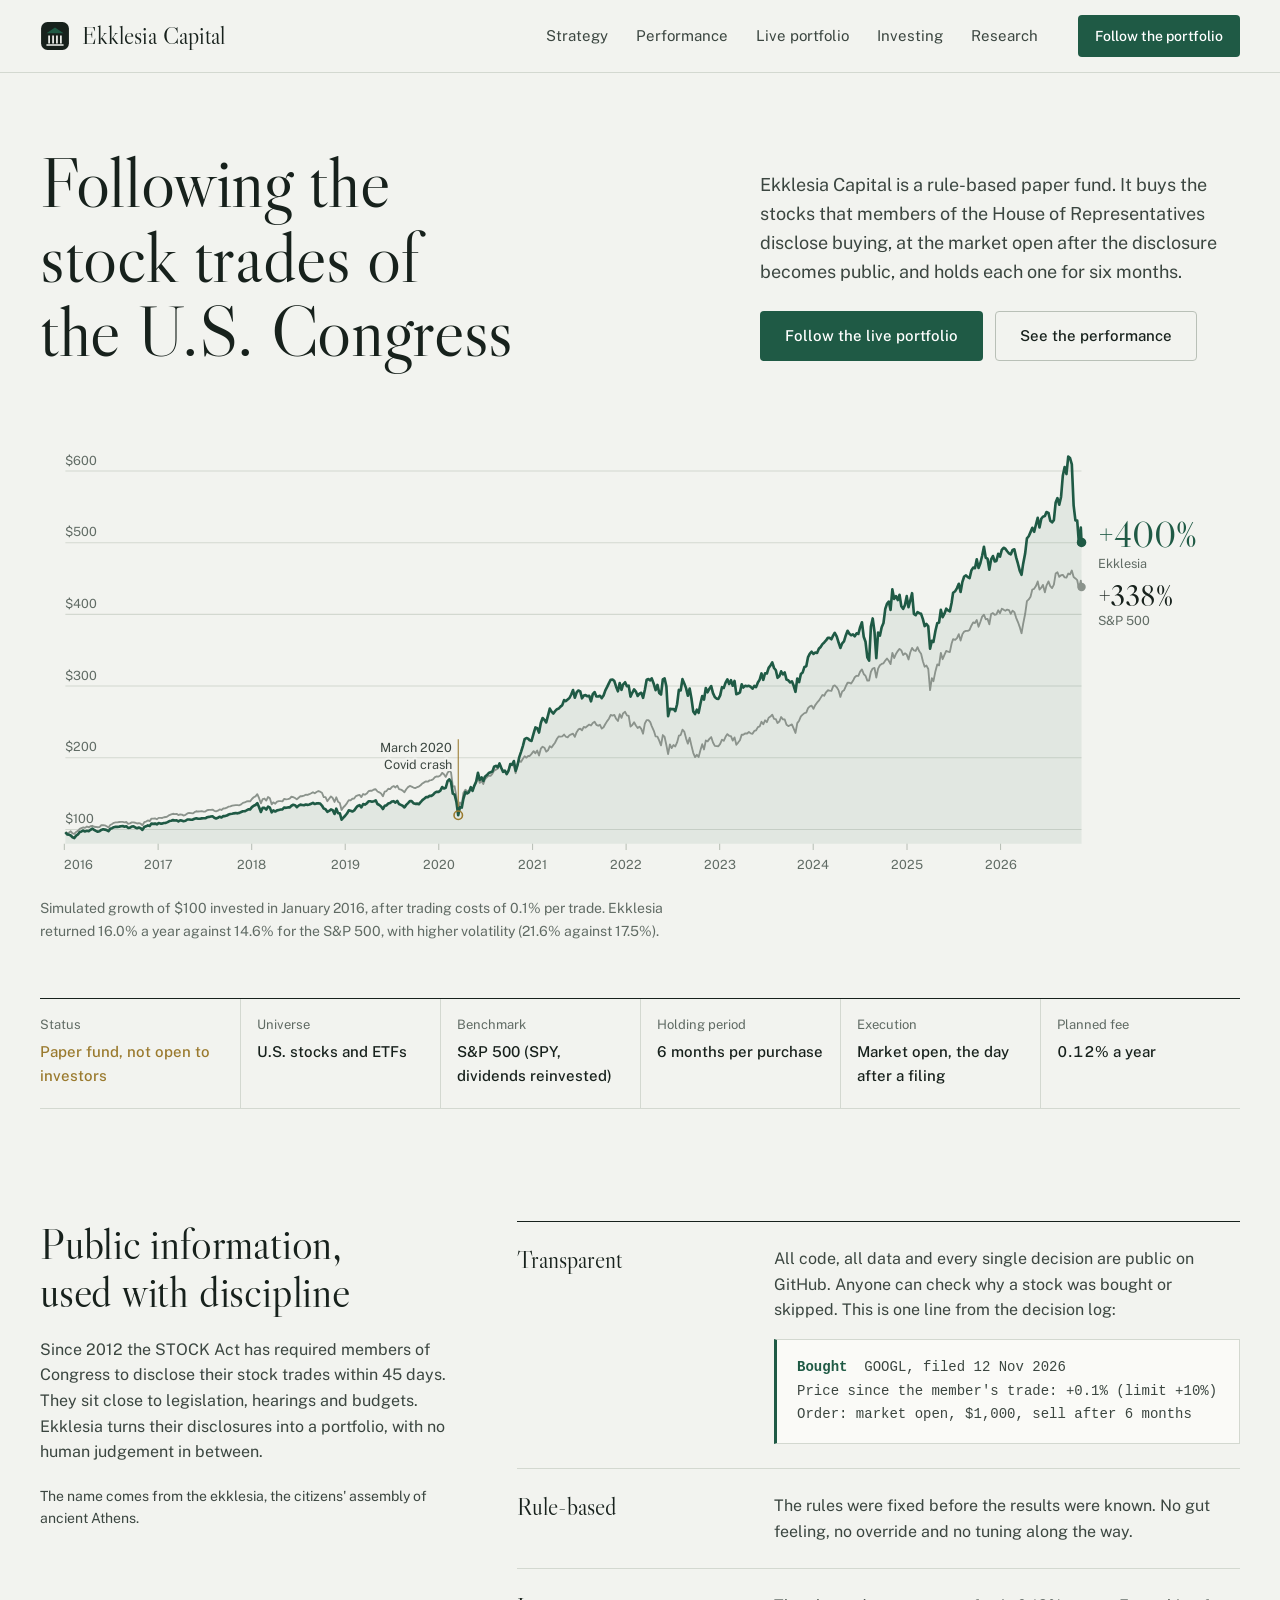
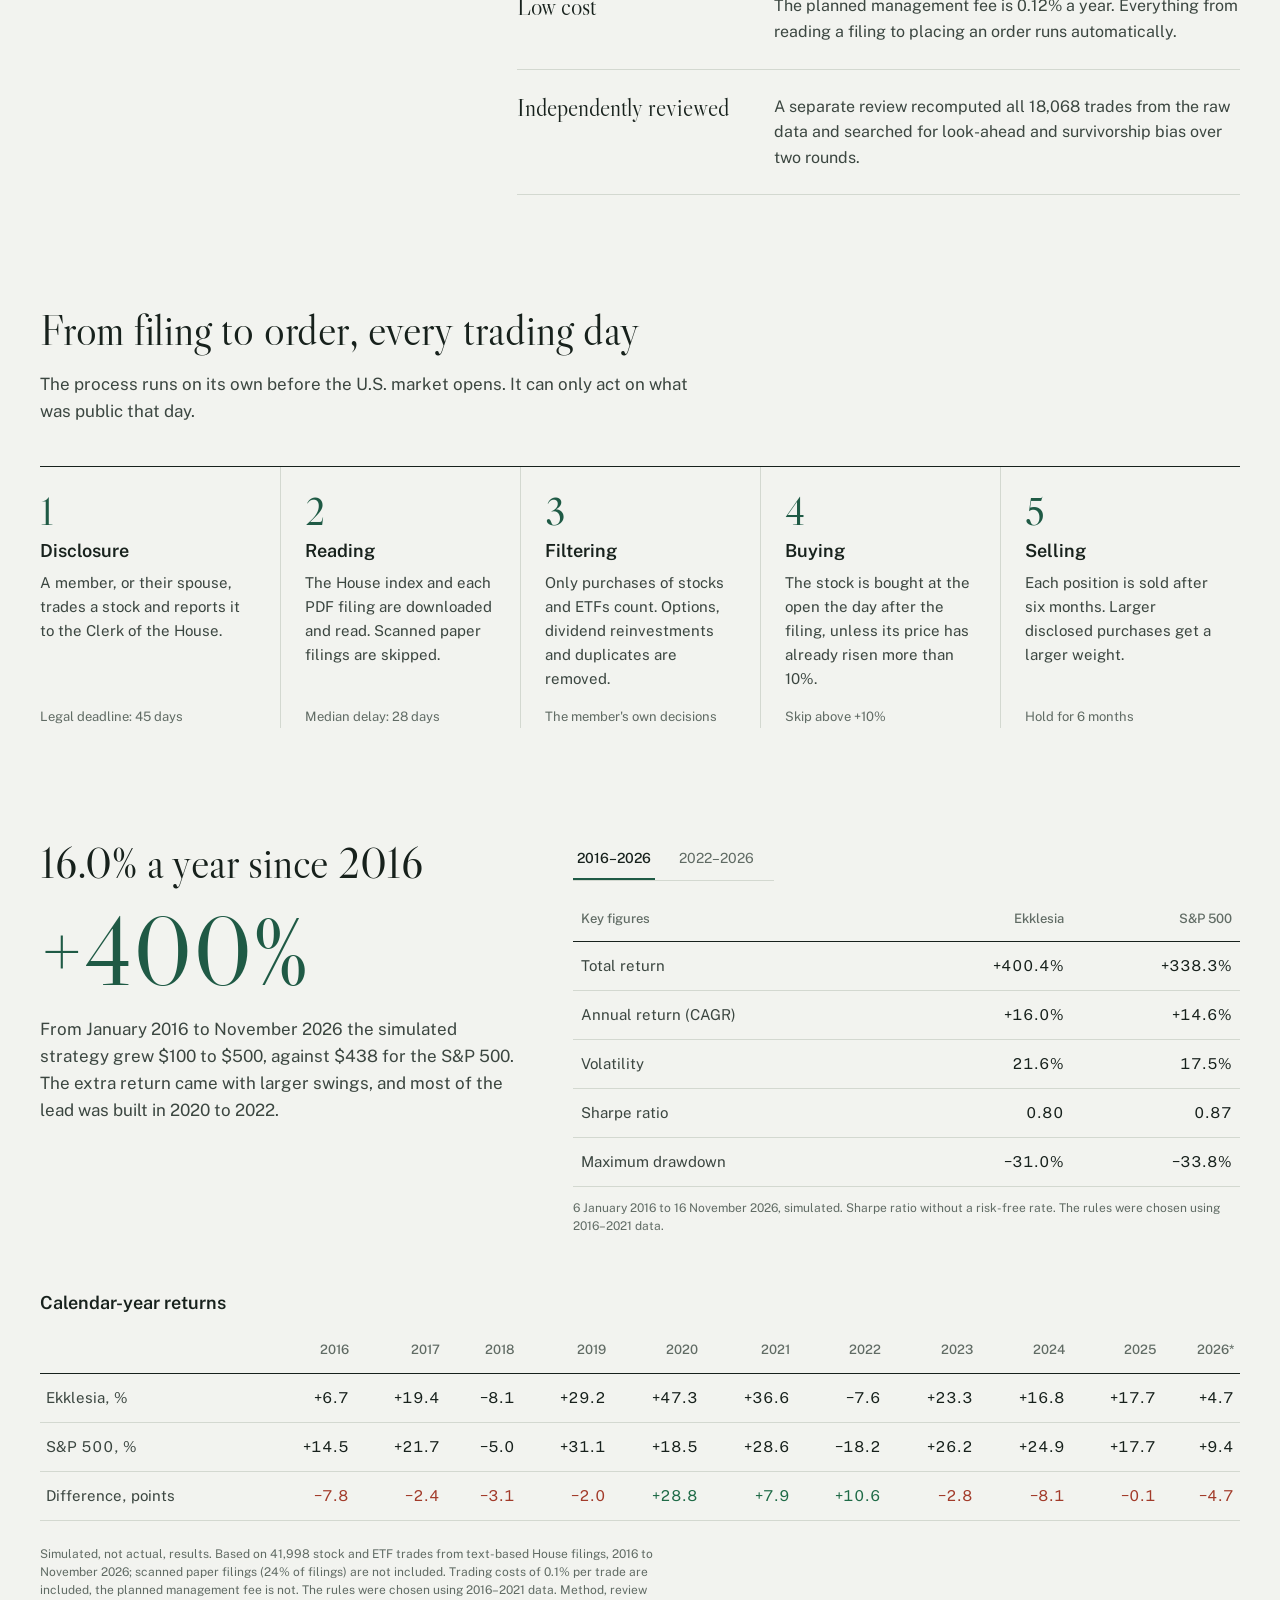
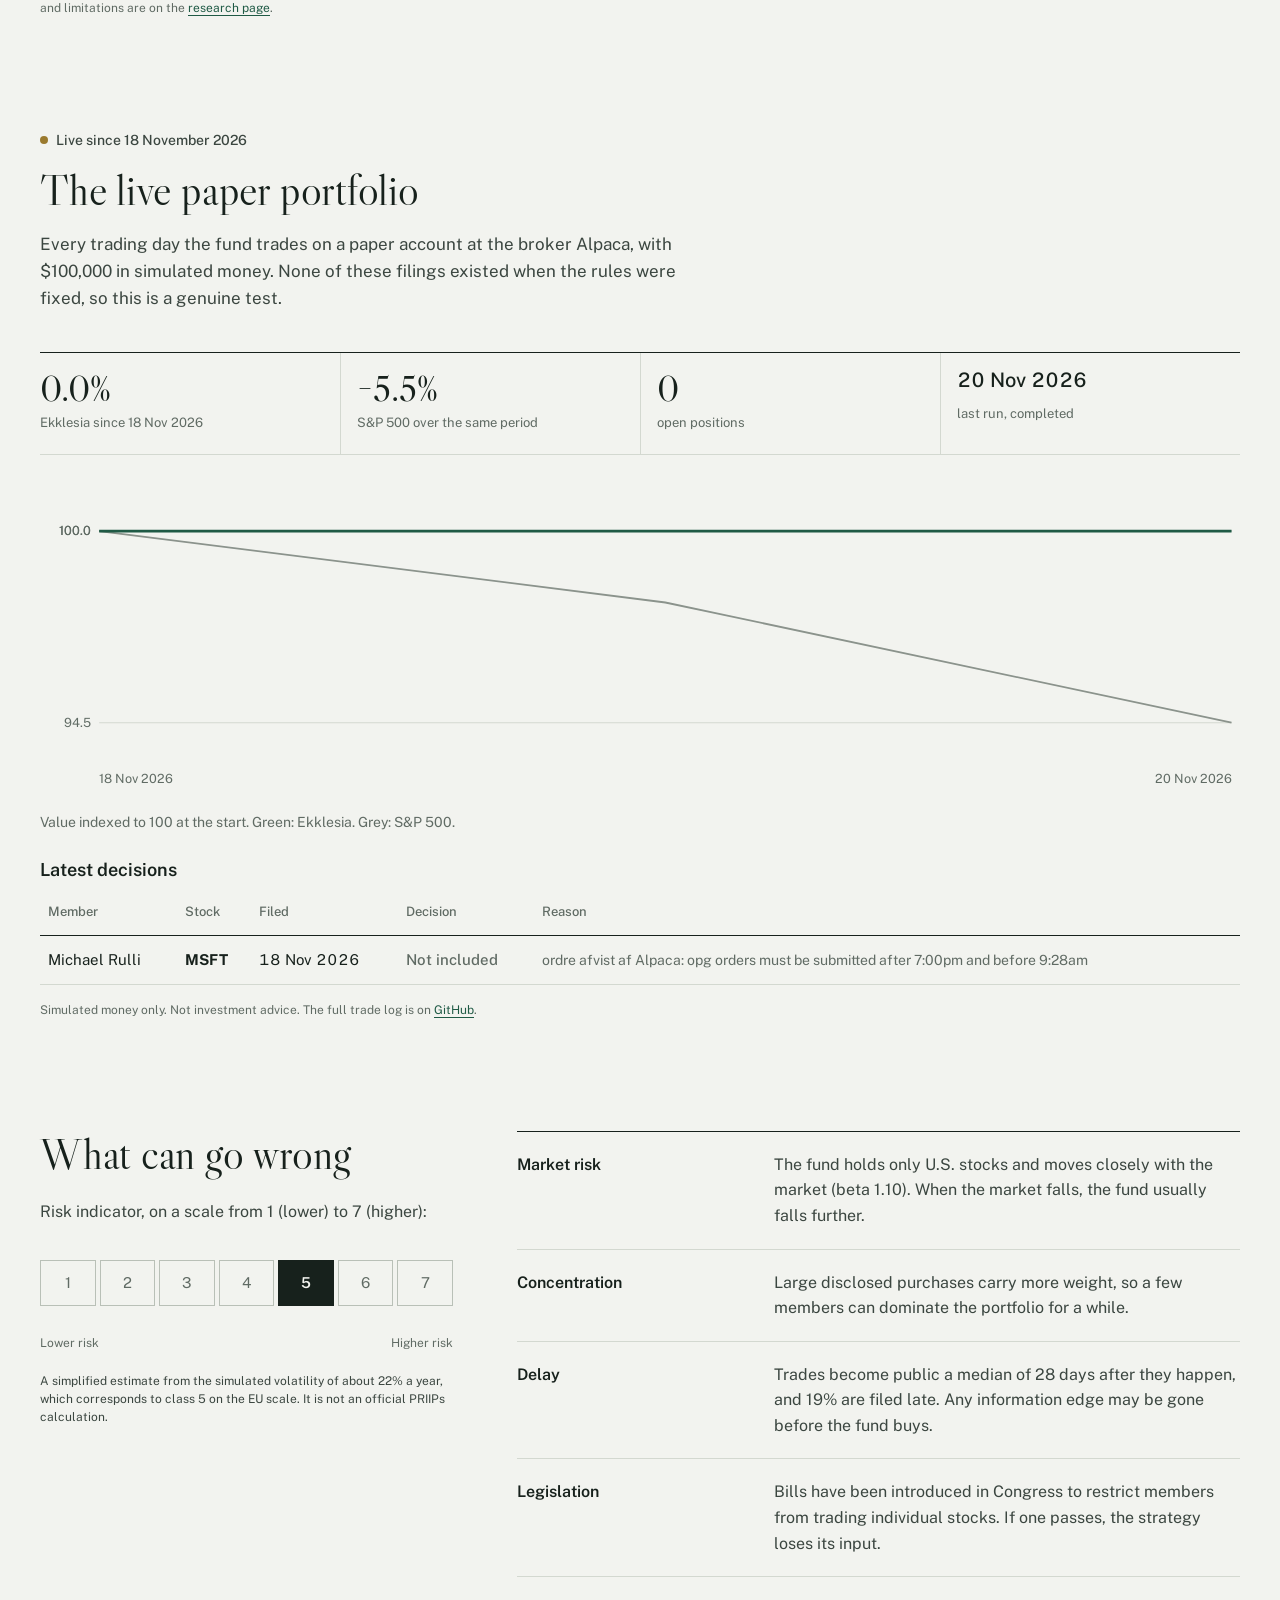
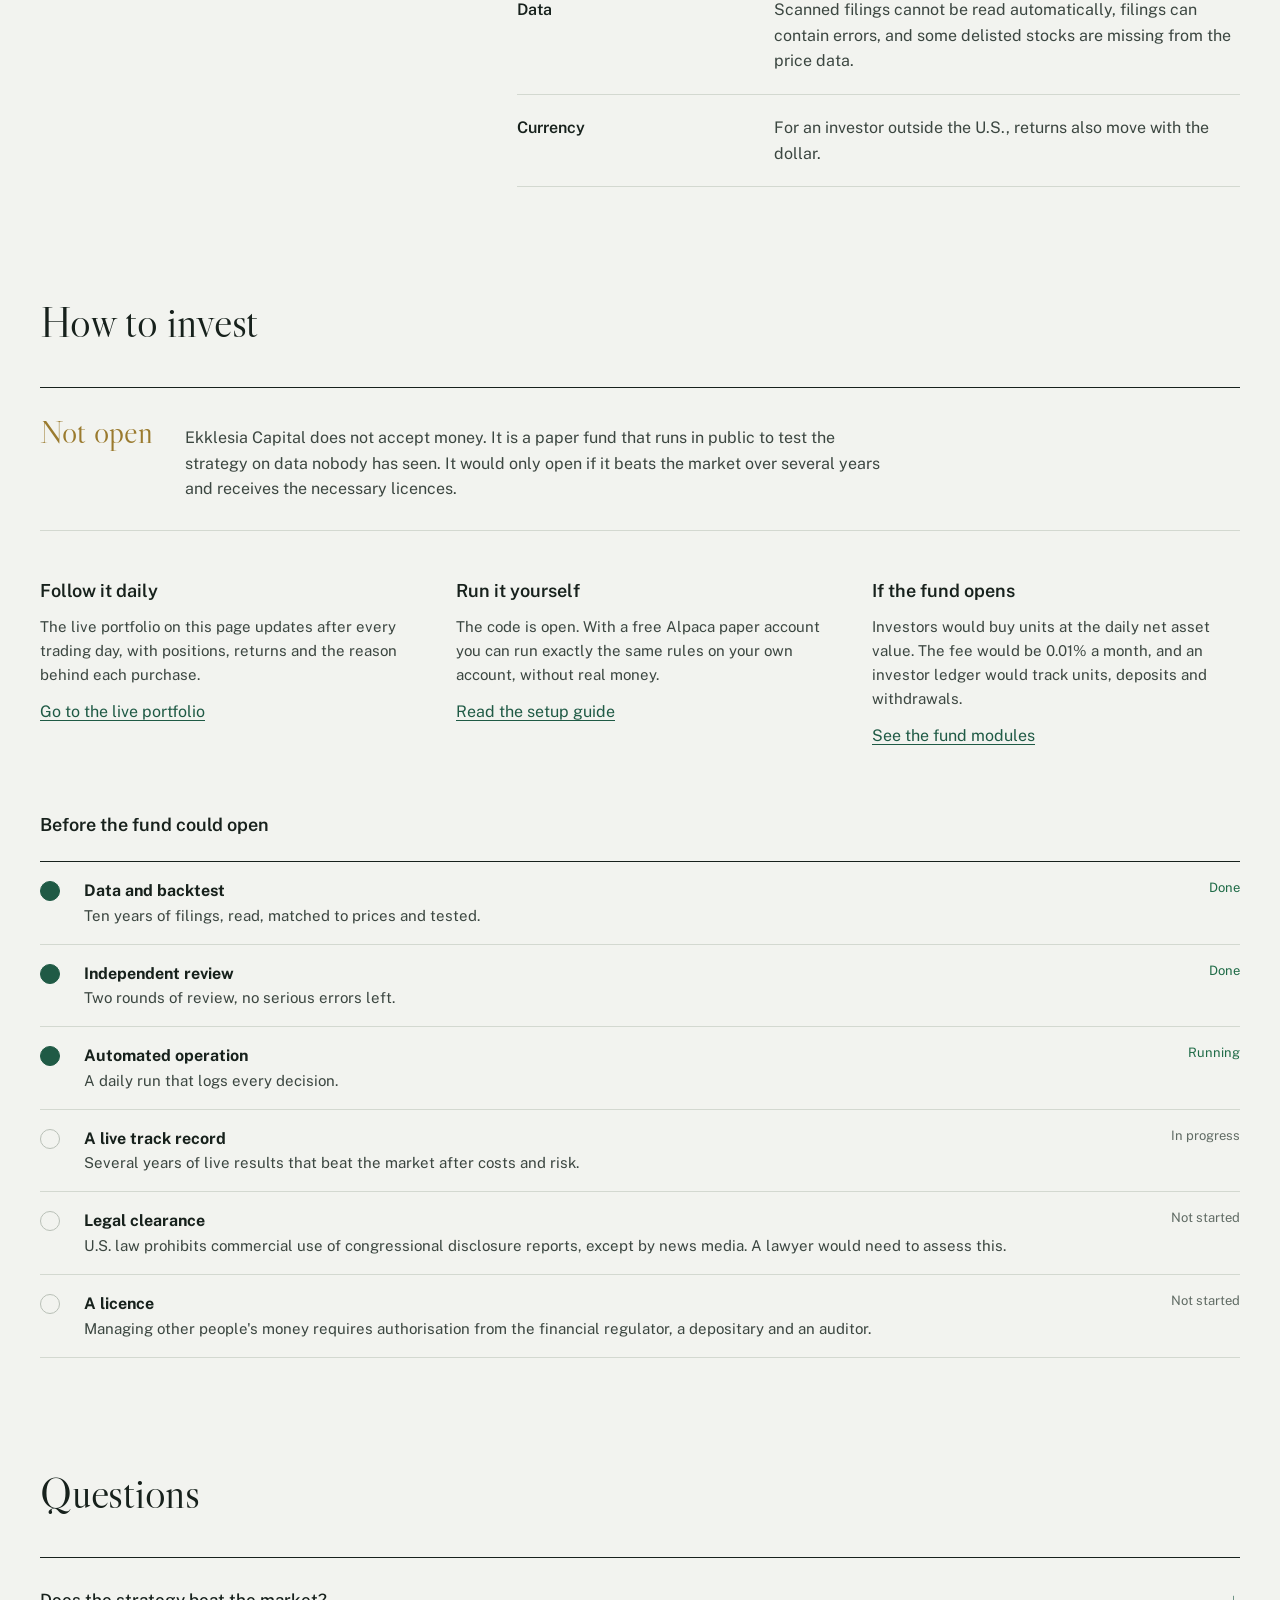
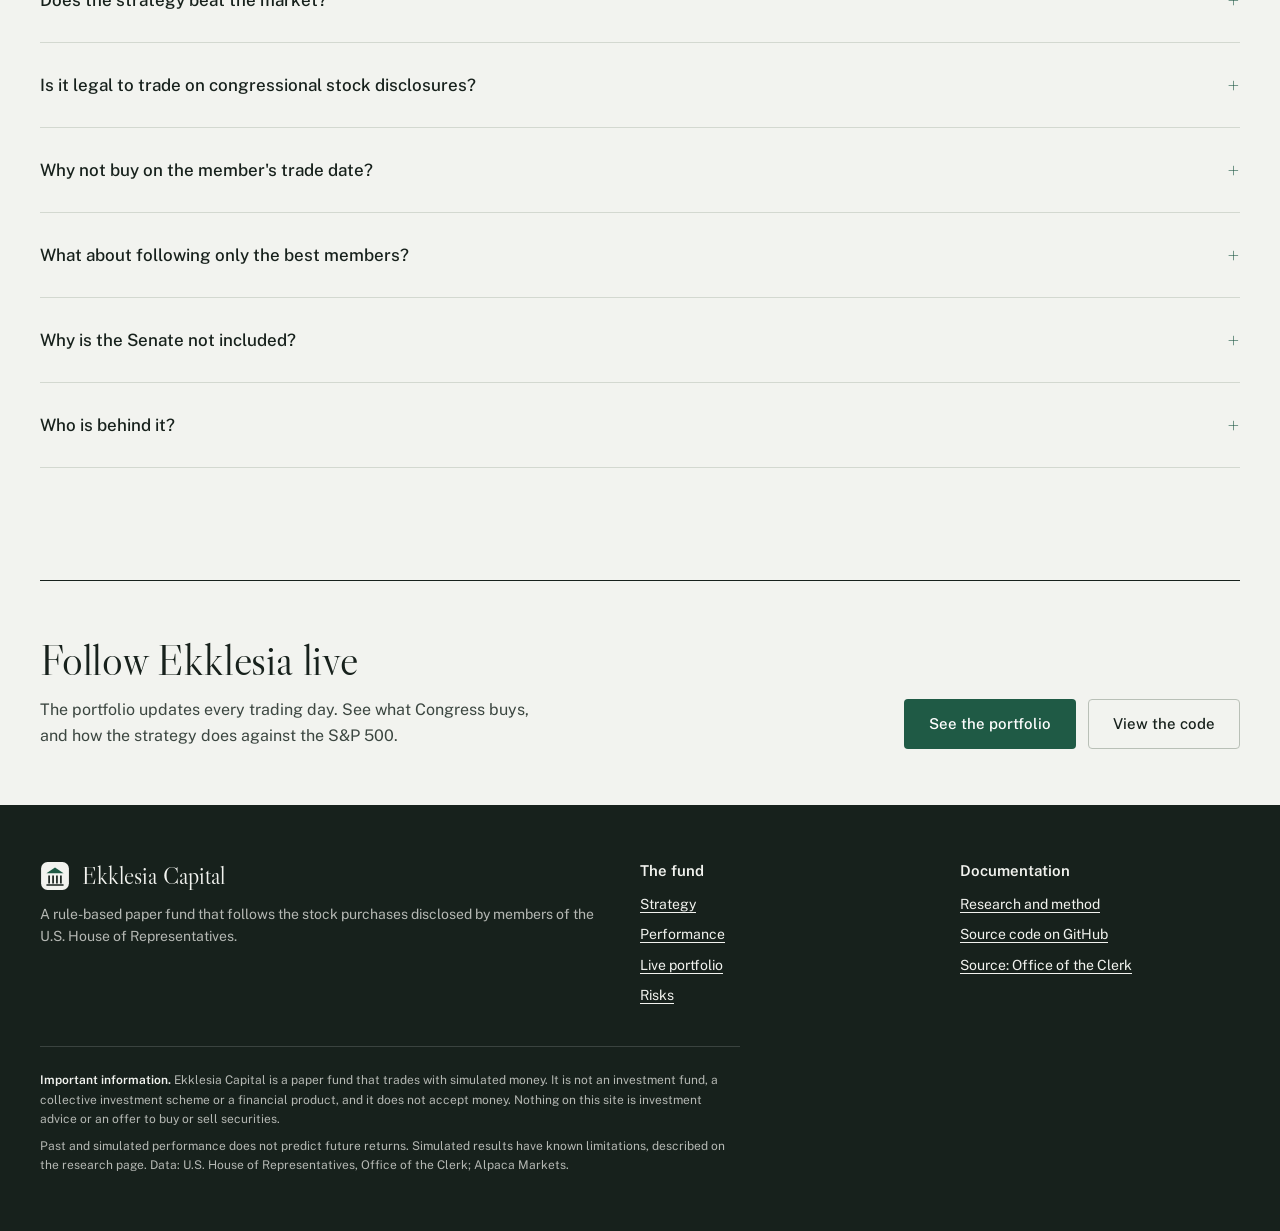
==== commit ccb4cbbc: "Live fund: fix opg timing window, simulated fills for timing-rejected buys, MSFT backfill - trading_" ====
--- a/docs/index.html
+++ b/docs/index.html
@@ -549,6 +549,7 @@
   // The fund's log is written in Danish; translate the common reasons for this English page.
   function reason(r){
     r=String(r||'');var m;
+    if((m=r.match(/^køb \(simuleret fyld\)[^,]*,[^,]*?kurs steget ([+\-−]?[\d.,]+) %.*?(\d{4}-\d{2}-\d{2})/)))return 'Bought on paper: price moved '+m[1].replace(',','.')+'% since the member\'s trade (limit +10%). Our scheduled run reached the broker after its order window closed, so the buy is booked at the official opening price on '+day(m[2]);
     if((m=r.match(/^køb[^,]*,[^,]*?kurs steget ([+\-−]?[\d.,]+) %/)))return 'Bought: price moved '+m[1].replace(',','.')+'% since the member\'s trade (limit +10%)';
     if((m=r.match(/^sprunget over: kursen er steget ([\d.,]+) %/)))return 'Skipped: price already up '+m[1].replace(',','.')+'% (limit 10%)';
     if((m=r.match(/^for sent: indgang ville ligge (\d+) dage/)))return 'Too late: entry would be '+m[1]+' days after the filing (maximum 7)';
@@ -574,8 +575,10 @@
     h+='<figure style="margin:0"><div class="chart-wide"><svg id="livechart" viewBox="0 0 1136 300" role="img" aria-label="Value of the paper fund against the S&amp;P 500, indexed to 100 at the start" style="width:100%;min-width:560px;height:auto"></svg></div><figcaption class="small" style="margin-top:8px">Value indexed to 100 at the start. Green: Ekklesia. Grey: S&amp;P 500.</figcaption></figure>';
     if(D.positions&&D.positions.length){
       h+='<div><h3 style="margin-bottom:8px">Open positions</h3><div class="table-wrap"><table><thead><tr><th>Stock</th><th>Member</th><th>Filed</th><th>Bought</th><th class="r">Return</th><th>Planned sale</th></tr></thead><tbody class="num">';
-      D.positions.forEach(function(p){h+='<tr><td><b>'+esc(p.ticker)+'</b></td><td>'+esc(p.member)+'</td><td>'+esc(day(p.filed))+'</td><td>'+esc(day(p.entered))+'</td><td class="r">'+pct(p.return_pct)+'</td><td>'+esc(/^\d{4}-/.test(p.planned_exit||'')?day(p.planned_exit):'when the member sells')+'</td></tr>';});
-      h+='</tbody></table></div></div>';}
+      D.positions.forEach(function(p){h+='<tr><td><b>'+esc(p.ticker)+'</b>'+(p.simulated?'<sup title="Simulated fill">*</sup>':'')+'</td><td>'+esc(p.member)+'</td><td>'+esc(day(p.filed))+'</td><td>'+esc(day(p.entered))+'</td><td class="r">'+pct(p.return_pct)+'</td><td>'+esc(/^\d{4}-/.test(p.planned_exit||'')?day(p.planned_exit):'when the member sells')+'</td></tr>';});
+      h+='</tbody></table></div>';
+      if(D.positions.some(function(p){return p.simulated;}))h+='<p class="small" style="margin-top:8px">* Simulated fill. The broker rejected the order because our scheduled run arrived after its order window closed. The position is booked at that day\'s official opening price and valued at the latest close, as the strategy prescribes. The scheduling error is fixed.</p>';
+      h+='</div>';}
     if(D.decisions&&D.decisions.length){
       var lbl={taken:'Bought',skipped:'Skipped',ignored:'Not included'};
       h+='<div><h3 style="margin-bottom:8px">Latest decisions</h3><div class="table-wrap"><table><thead><tr><th>Member</th><th>Stock</th><th>Filed</th><th>Decision</th><th>Reason</th></tr></thead><tbody>';
